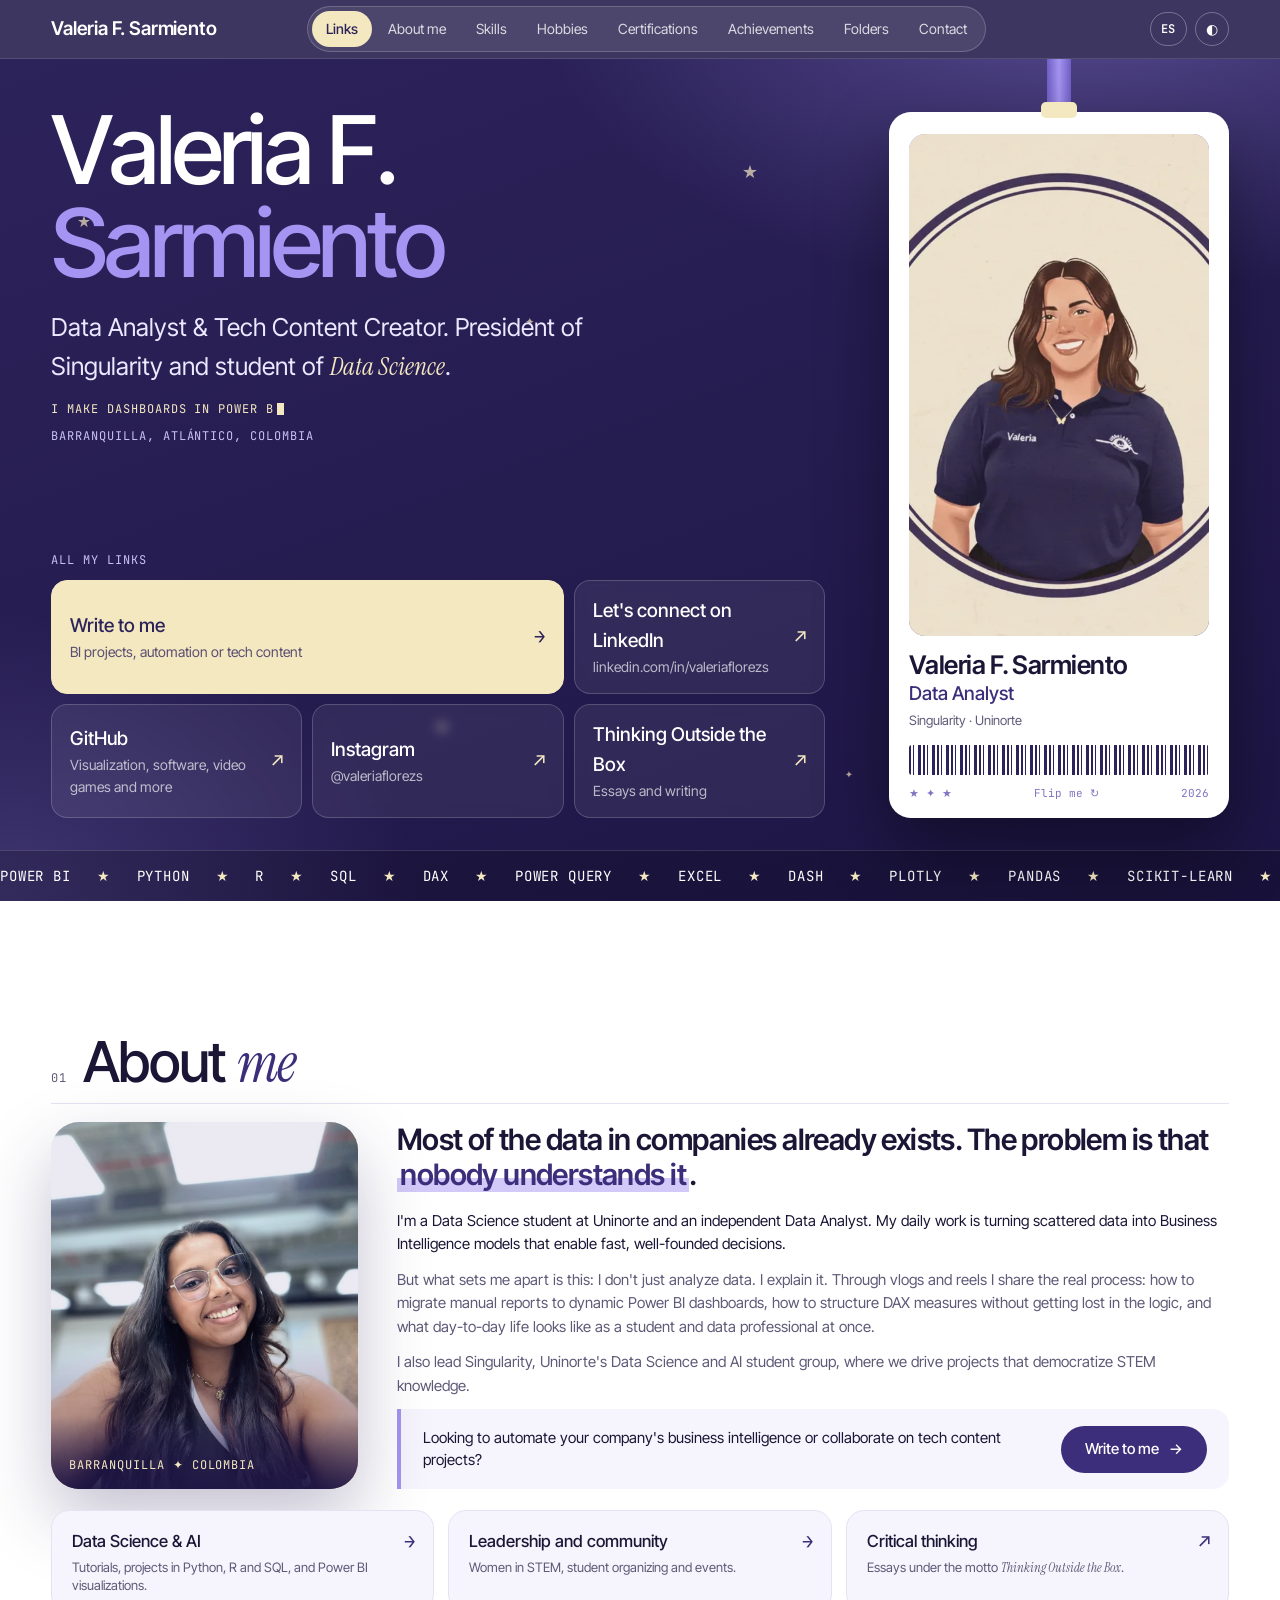
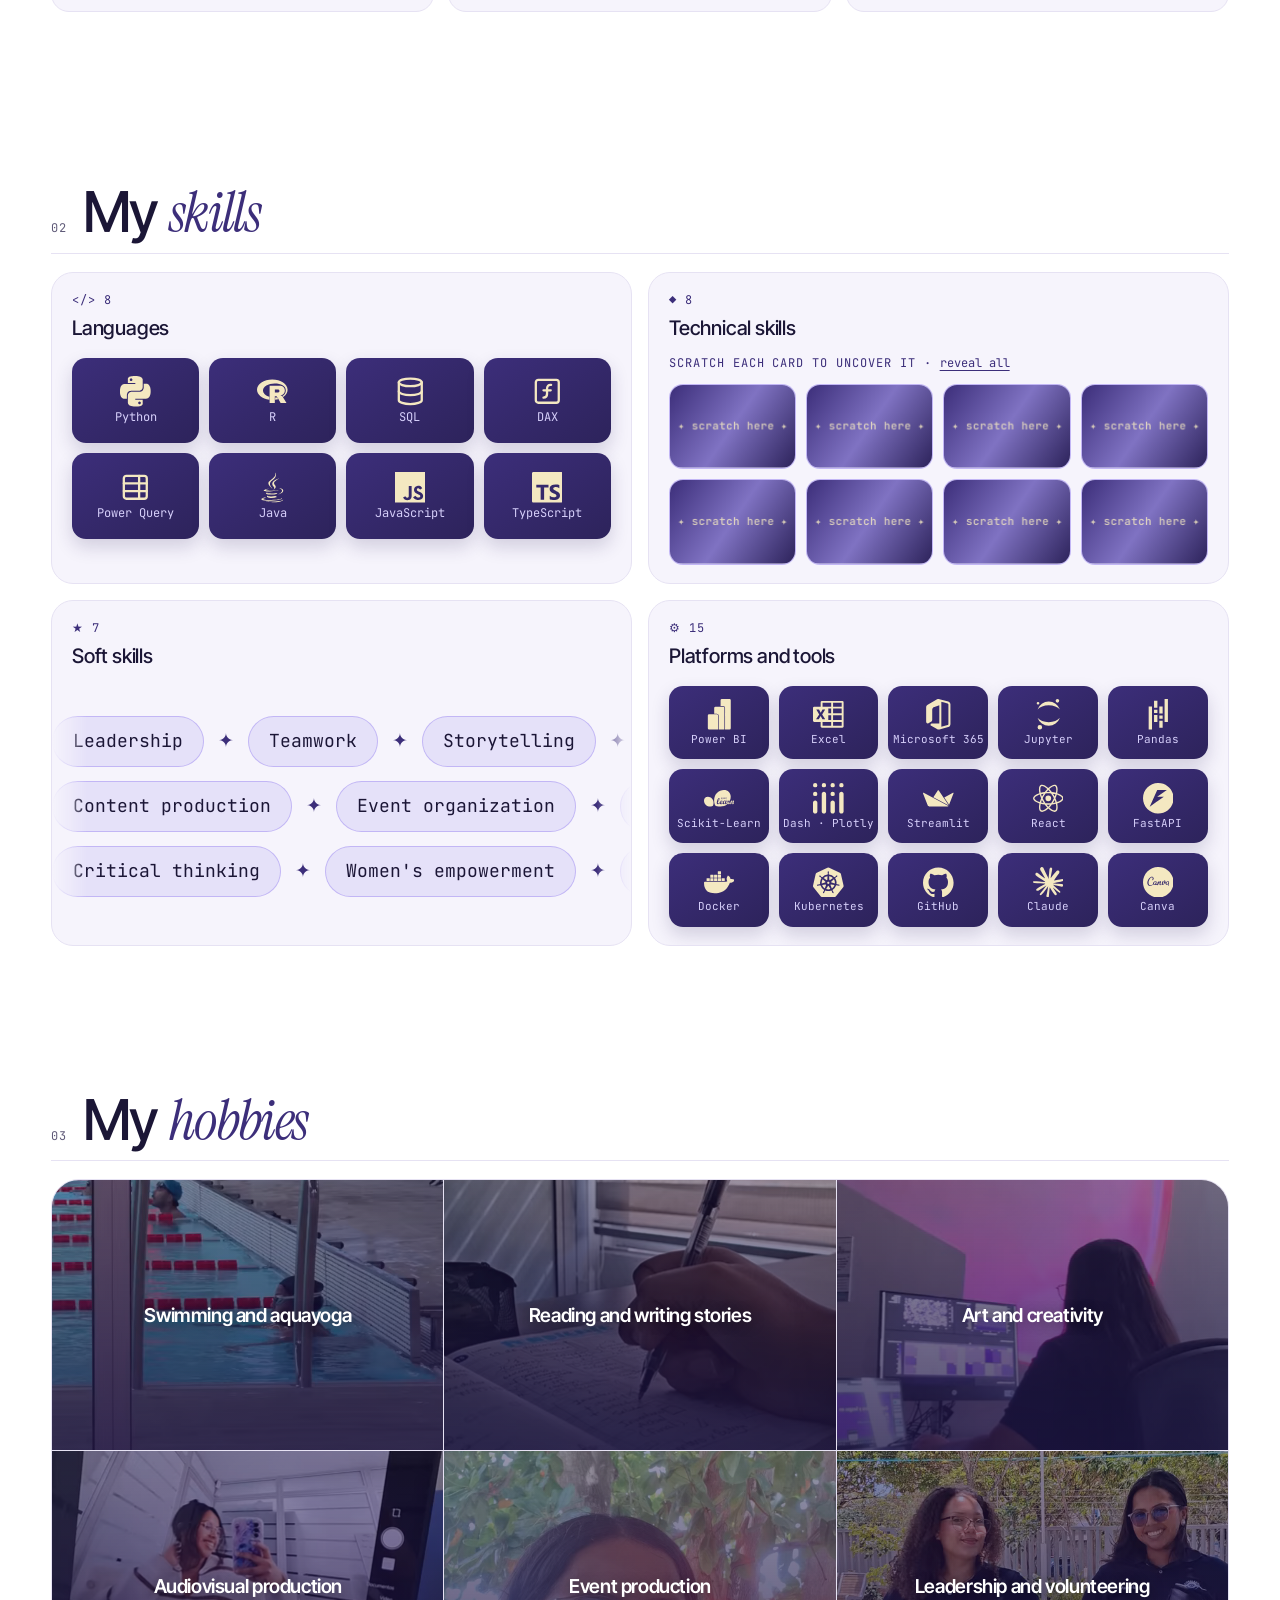
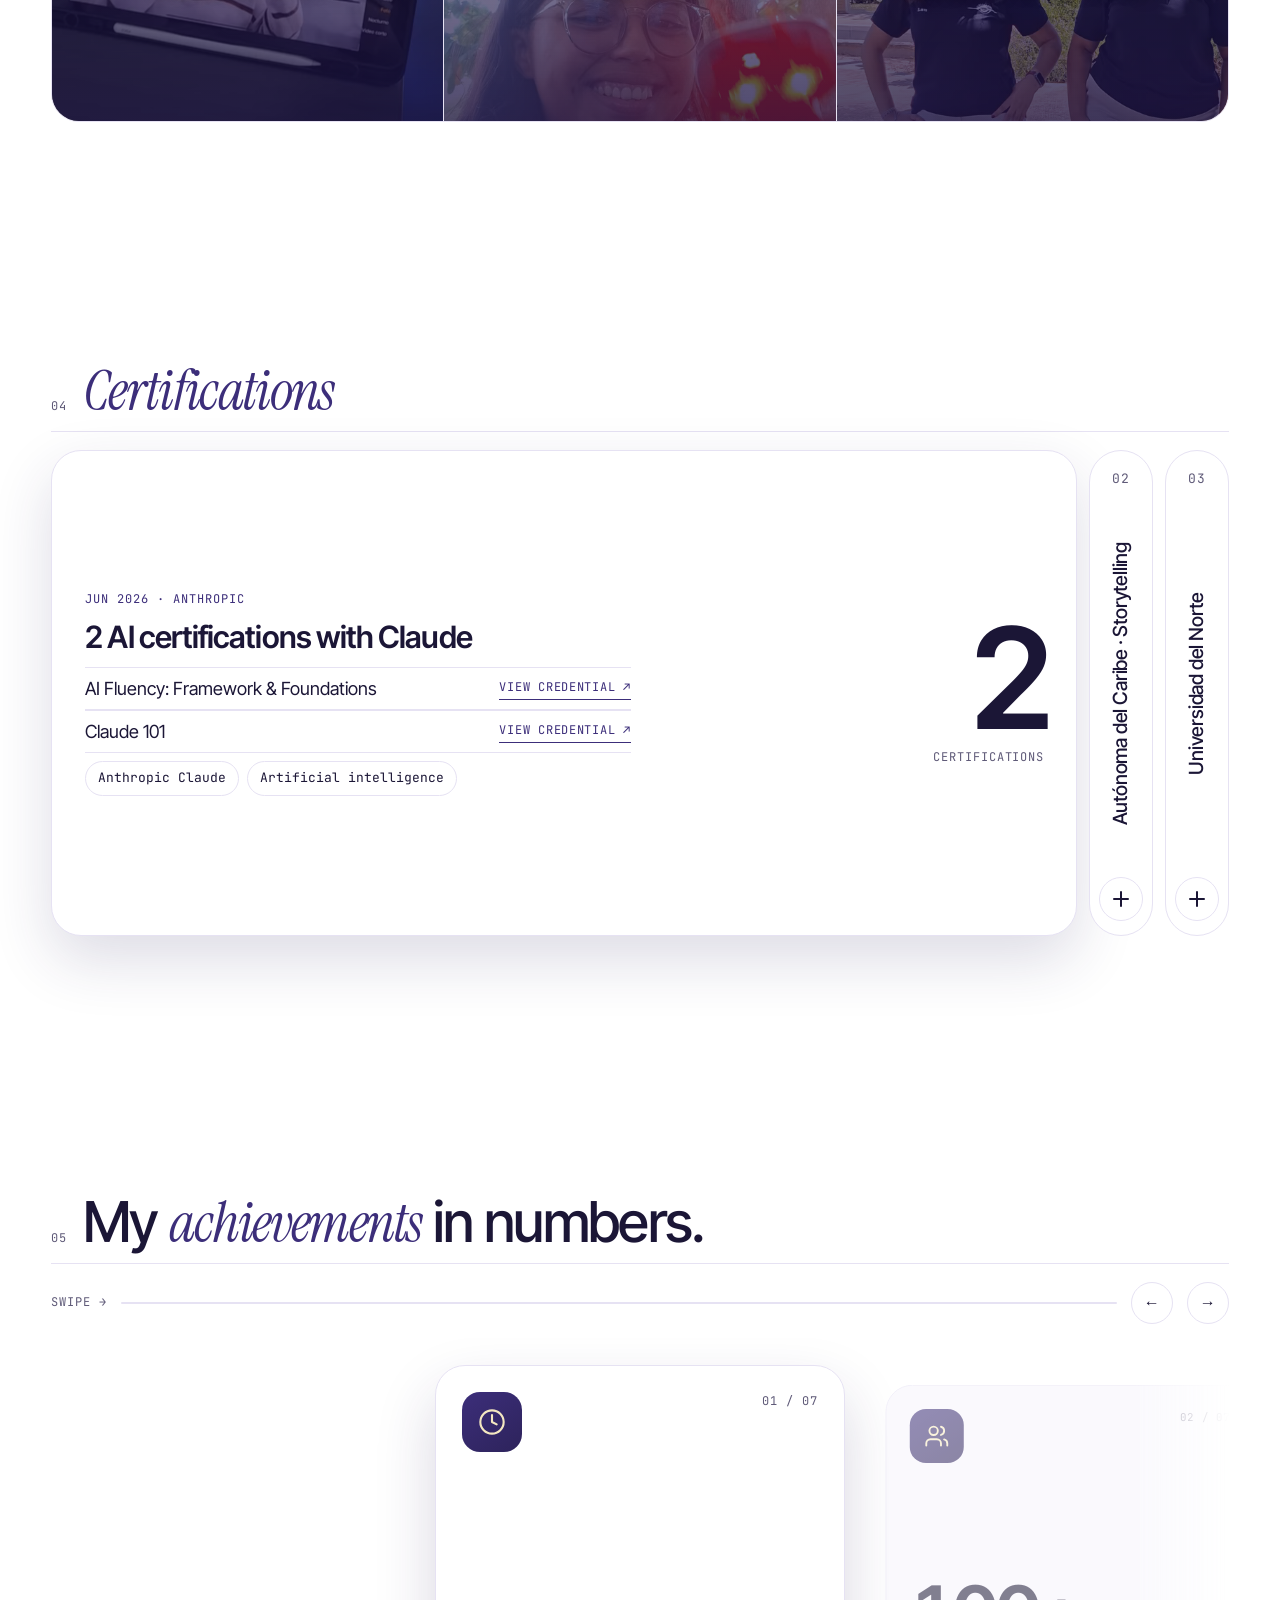
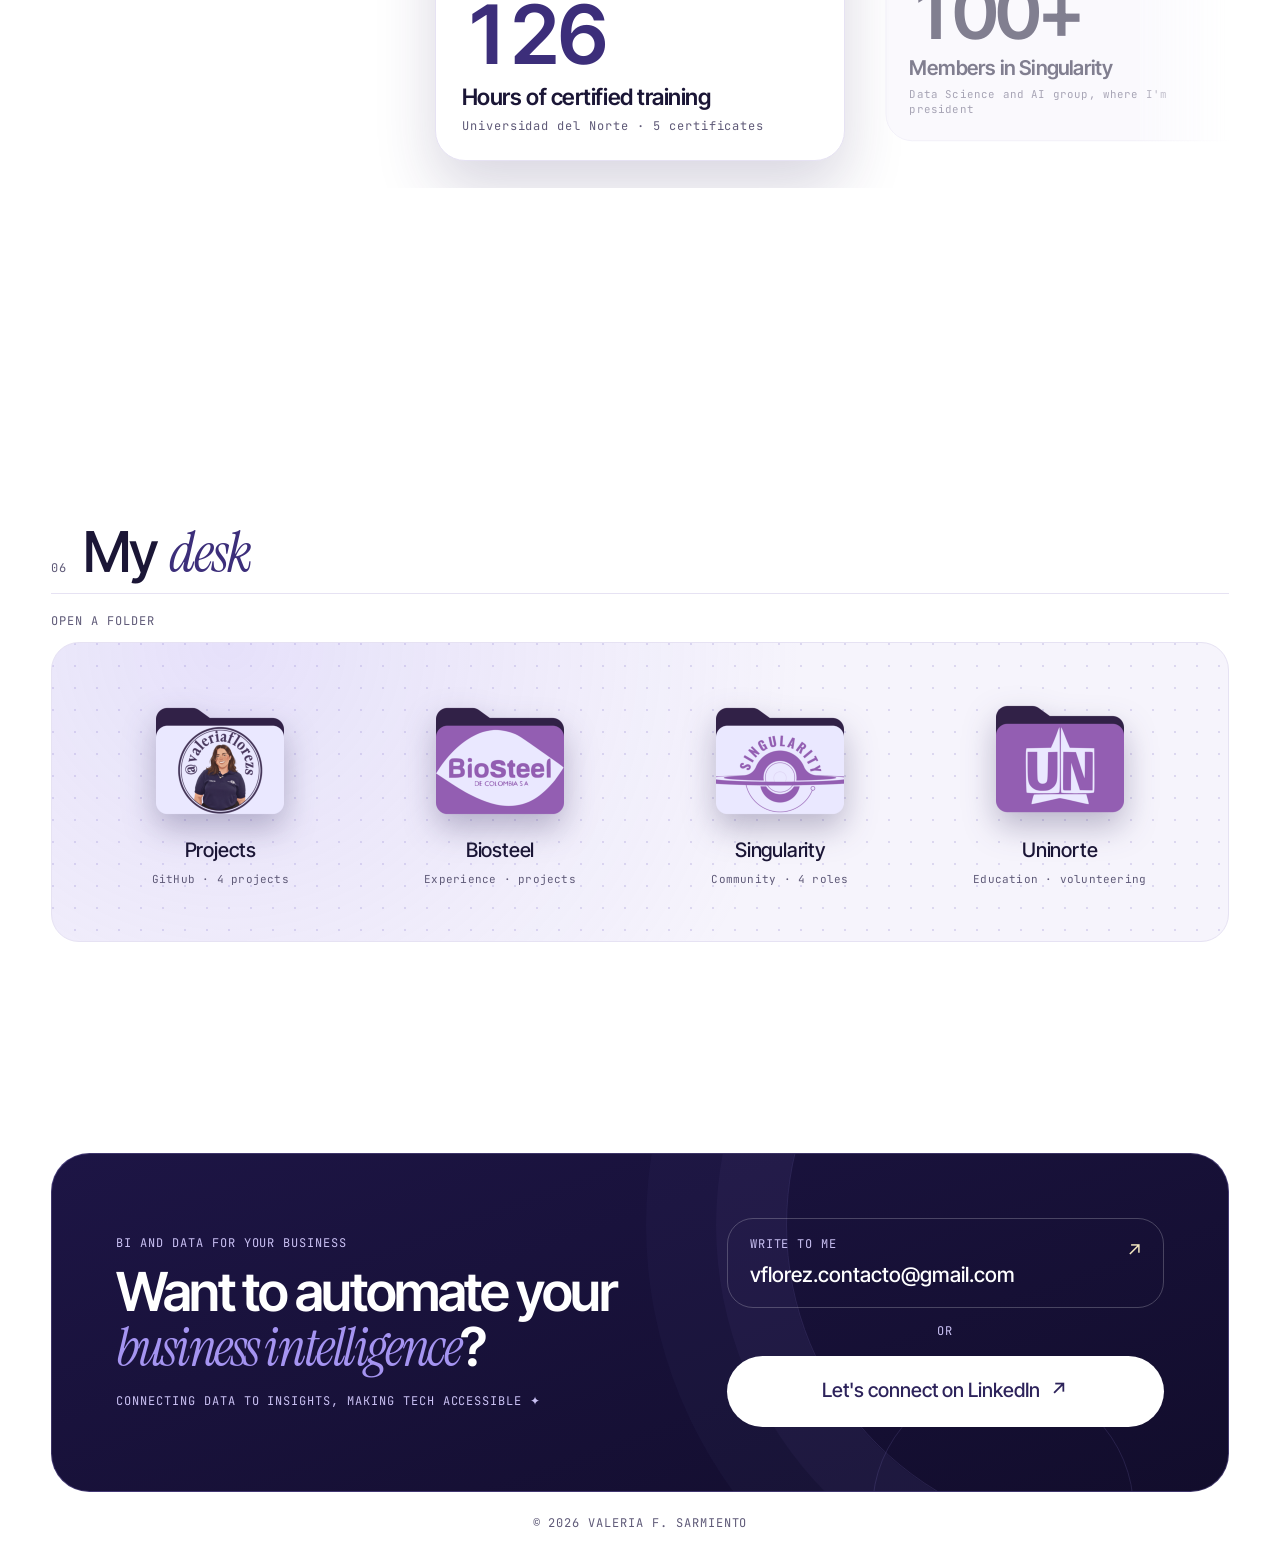
==== index.html @ a7414f8f "Logros en números: nuevas cifras (126 h, 100+ miembros, 27 meses, 4 áreas, 28 repos, 112 configuraci" ====
<!doctype html>
<html lang="es">
<head>
<meta charset="utf-8">
<meta name="viewport" content="width=device-width, initial-scale=1, viewport-fit=cover">
<title>Valeria F. Sarmiento — Data Analyst</title>
<meta name="description" content="Data Analyst y creadora de contenido tech. Power BI, Python, R, SQL. Presidenta de Singularity, estudiante de Ciencia de Datos en Uninorte.">
<meta name="theme-color" content="#2D235B">
<link rel="icon" type="image/png" href="assets/favicon.png">
<meta property="og:title" content="Valeria F. Sarmiento — Data Analyst">
<meta property="og:description" content="Convierto datos dispersos en modelos de Business Intelligence y los explico. Todos mis enlaces en un solo lugar.">
<meta property="og:type" content="website">
<link rel="preconnect" href="https://fonts.googleapis.com">
<link rel="preconnect" href="https://fonts.gstatic.com" crossorigin>
<link href="https://fonts.googleapis.com/css2?family=Inter+Tight:wght@400;500;600&family=Instrument+Serif:ital@0;1&family=JetBrains+Mono:wght@400&display=swap" rel="stylesheet">
<link rel="stylesheet" href="styles.css?v=26">
</head>
<body>

<header class="nav">
  <div class="wrap">
    <a class="brand" href="#top">Valeria F. Sarmiento</a>
    <ul>
      <li><a href="#top">Enlaces</a></li>
      <li><a href="#sobre-mi">Sobre mí</a></li>
      <li><a href="#skills">Skills</a></li>
      <li><a href="#hobbies">Hobbies</a></li>
      <li><a href="#trayectoria">Certificaciones</a></li>
      <li><a href="#logros">Logros</a></li>
      <li><a href="#escritorio">Carpetas</a></li>
      <li><a href="#contacto">Contacto</a></li>
    </ul>
    <button id="lang" class="theme-btn lang-btn" type="button" aria-label="Switch to English">EN</button>
    <button id="theme" class="theme-btn" aria-label="Cambiar tema">◐</button>
  </div>
</header>

<main id="top">

  <div class="banner">
    <div class="stars" aria-hidden="true">
      <span style="left:6%;top:18%;--s:14px;--t:3.2s">★</span>
      <span style="left:22%;top:8%;--s:10px;--t:4s;animation-delay:.6s">✦</span>
      <span style="left:41%;top:30%;--s:12px;--t:3.6s;animation-delay:1.2s">✦</span>
      <span style="left:58%;top:12%;--s:16px;--t:4.4s;animation-delay:.3s">★</span>
      <span style="left:72%;top:46%;--s:10px;--t:3s;animation-delay:1.8s">✦</span>
      <span style="left:88%;top:20%;--s:12px;--t:3.8s;animation-delay:.9s">★</span>
      <span style="left:12%;top:62%;--s:11px;--t:4.2s;animation-delay:1.5s">✦</span>
      <span style="left:34%;top:78%;--s:14px;--t:3.4s;animation-delay:2.1s">★</span>
      <span style="left:66%;top:84%;--s:10px;--t:4.6s;animation-delay:.4s">✦</span>
      <span style="left:93%;top:70%;--s:13px;--t:3.7s;animation-delay:1.1s">✦</span>
    </div>

    <div class="wrap">
      <div class="top">

        <div class="hero">
          <h1>Valeria F.<br><span class="ghost">Sarmiento</span></h1>
          <p class="role">Data Analyst &amp; Tech Content Creator. Presidenta de Singularity y estudiante de <em>Ciencia de Datos</em>.</p>
          <p class="typer mono" aria-label="Hago dashboards en Power BI, modelos en DAX y análisis en Python y R">Hago <span id="typer" aria-hidden="true"></span><span class="caret" aria-hidden="true"></span></p>
          <p class="where mono">Barranquilla, Atlántico, Colombia</p>
        </div>

        <!-- Reemplazo de Linktree: agrega o quita enlaces aquí -->
        <div class="hub" id="enlaces">
          <p class="mono">Todos mis enlaces</p>
          <div class="hub-list">
            <a class="hub-link primary" href="mailto:vflorez.contacto@gmail.com">
              <div><strong>Escríbeme</strong><span class="sub">Proyectos de BI, automatización o contenido tech</span></div><span class="arrow">→</span>
            </a>
            <a class="hub-link" href="https://www.linkedin.com/in/valeriaflorezs" target="_blank" rel="noopener">
              <div><strong>Conéctemos en LinkedIn</strong><span class="sub">linkedin.com/in/valeriaflorezs</span></div><span class="arrow">↗</span>
            </a>
            <a class="hub-link" href="https://github.com/valeriaflorezs" target="_blank" rel="noopener">
              <div><strong>GitHub</strong><span class="sub">Visualización, software, videojuegos y más</span></div><span class="arrow">↗</span>
            </a>
            <a class="hub-link" href="https://www.instagram.com/valeriaflorezs" target="_blank" rel="noopener">
              <div><strong>Instagram</strong><span class="sub">@valeriaflorezs</span></div><span class="arrow">↗</span>
            </a>
            <a class="hub-link" href="https://outsidethebox25.wordpress.com" target="_blank" rel="noopener">
              <div><strong>Thinking Outside the Box</strong><span class="sub">Ensayos y escritos</span></div><span class="arrow">↗</span>
            </a>
          </div>
        </div>

        <!-- Tarjeta colgante: al pasar el cursor (o tocarla) se voltea y muestra tu frase. Avatar en assets/avatar.webp. -->
        <div class="lanyard">
          <div class="strap"></div>
          <div class="clip"></div>
          <div class="idcard" tabindex="0">
            <div class="flip-in">
              <div class="face front" aria-hidden="true">
                <div class="photo"><span>VS</span><img src="assets/avatar.webp" alt="" onerror="this.remove()"></div>
                <p class="id-name">Valeria F. Sarmiento</p>
                <p class="id-role">Data Analyst</p>
                <p class="id-org">Singularity · Uninorte</p>
                <div class="barcode"></div>
                <p class="id-foot"><span>★ ✦ ★</span><span class="flip-hint">Voltéame ↻</span><span>2026</span></p>
              </div>
              <div class="face back">
                <span class="q-mark" aria-hidden="true">✦</span>
                <blockquote>
                  <p class="q-main" data-q="main">Estar ocupada no es una obligación, es una <em>elección</em>:</p>
                  <p class="q-sub" data-q="sub">el mundo se mueve tan rápido que quedarse quieta se siente como <em>retroceder</em>.</p>
                </blockquote>
                <p class="q-by mono">— Valeria F. Sarmiento</p>
              </div>
            </div>
          </div>
        </div>

      </div>
    </div>

    <div class="marquee" aria-hidden="true">
      <div class="track">
        <span><i>Power BI</i>★<i>Python</i>★<i>R</i>★<i>SQL</i>★<i>DAX</i>★<i>Power Query</i>★<i>Excel</i>★<i>Dash</i>★<i>Plotly</i>★<i>Pandas</i>★<i>Scikit-Learn</i>★<i>FastAPI</i>★<i>Docker</i>★<i>Kubernetes</i>★</span>
        <span><i>Power BI</i>★<i>Python</i>★<i>R</i>★<i>SQL</i>★<i>DAX</i>★<i>Power Query</i>★<i>Excel</i>★<i>Dash</i>★<i>Plotly</i>★<i>Pandas</i>★<i>Scikit-Learn</i>★<i>FastAPI</i>★<i>Docker</i>★<i>Kubernetes</i>★</span>
      </div>
    </div>
  </div>

  <div class="wrap">

    <section id="sobre-mi" class="about">
      <div class="sec-head"><span class="mono">01</span><h2>Sobre <em>mí</em></h2></div>
      <div class="about-wrap">
        <figure class="about-photo">
          <img src="assets/valeria.webp" alt="Valeria F. Sarmiento sonriendo" width="900" height="1200" loading="lazy">
          <figcaption class="mono">Barranquilla ✦ Colombia</figcaption>
        </figure>
        <div class="about-text">
          <p class="lead">La mayoría de los datos en las empresas existen. El problema es que <mark class="hl">nadie los entiende</mark>.</p>
          <div class="about-body">
            <p>Soy estudiante de Ciencia de Datos en Uninorte y Data Analyst independiente. Mi trabajo diario es convertir datos dispersos en modelos de Business Intelligence que permiten tomar decisiones rápidas y fundamentadas.</p>
            <p>Pero lo que me diferencia es esto: no solo analizo datos. Los explico. A través de vlogs y reels comparto el proceso real: cómo migrar reportes manuales a dashboards dinámicos en Power BI, cómo estructurar medidas en DAX sin perderte en la lógica y cómo se ve el día a día siendo estudiante y profesional de datos a la vez.</p>
            <p>También lidero Singularity, el grupo estudiantil de Ciencia de Datos e IA de Uninorte, donde impulsamos proyectos que democratizan el conocimiento en STEM.</p>
          </div>
          <p class="about-cta"><span>¿Buscas automatizar la inteligencia de negocios de tu empresa o colaborar en proyectos de contenido tech?</span> <a class="btn-pill" href="mailto:vflorez.contacto@gmail.com">Escríbeme <span aria-hidden="true">→</span></a></p>
        </div>
        <div class="pillars">
          <a class="pillar" href="#skills"><span class="arrow" aria-hidden="true">→</span><h3>Data Science &amp; IA</h3><p>Tutoriales, proyectos en Python, R y SQL, y visualizaciones en Power BI.</p></a>
          <a class="pillar" href="#singularity"><span class="arrow" aria-hidden="true">→</span><h3>Liderazgo y comunidad</h3><p>Women in STEM, organización estudiantil y eventos.</p></a>
          <a class="pillar" href="https://outsidethebox25.wordpress.com" target="_blank" rel="noopener"><span class="arrow" aria-hidden="true">↗</span><h3>Pensamiento crítico</h3><p>Ensayos bajo el lema <em>Thinking Outside the Box</em>.</p></a>
        </div>
      </div>
    </section>

    <section id="skills">
      <div class="sec-head"><span class="mono">02</span><h2>Mis <em>skills</em></h2></div>
      <div class="skills-board">
        <div class="skill-card tilt">
          <p class="mono">&lt;/&gt; 8</p>
          <h3>Lenguajes</h3>
          <div class="tiles big"><span class="tile"><svg class="fill" viewBox="0 0 24 24" aria-hidden="true" focusable="false"><path d="M14.25.18l.9.2.73.26.59.3.45.32.34.34.25.34.16.33.1.3.04.26.02.2-.01.13V8.5l-.05.63-.13.55-.21.46-.26.38-.3.31-.33.25-.35.19-.35.14-.33.1-.3.07-.26.04-.21.02H8.77l-.69.05-.59.14-.5.22-.41.27-.33.32-.27.35-.2.36-.15.37-.1.35-.07.32-.04.27-.02.21v3.06H3.17l-.21-.03-.28-.07-.32-.12-.35-.18-.36-.26-.36-.36-.35-.46-.32-.59-.28-.73-.21-.88-.14-1.05-.05-1.23.06-1.22.16-1.04.24-.87.32-.71.36-.57.4-.44.42-.33.42-.24.4-.16.36-.1.32-.05.24-.01h.16l.06.01h8.16v-.83H6.18l-.01-2.75-.02-.37.05-.34.11-.31.17-.28.25-.26.31-.23.38-.2.44-.18.51-.15.58-.12.64-.1.71-.06.77-.04.84-.02 1.27.05zm-6.3 1.98l-.23.33-.08.41.08.41.23.34.33.22.41.09.41-.09.33-.22.23-.34.08-.41-.08-.41-.23-.33-.33-.22-.41-.09-.41.09zm13.09 3.95l.28.06.32.12.35.18.36.27.36.35.35.47.32.59.28.73.21.88.14 1.04.05 1.23-.06 1.23-.16 1.04-.24.86-.32.71-.36.57-.4.45-.42.33-.42.24-.4.16-.36.09-.32.05-.24.02-.16-.01h-8.22v.82h5.84l.01 2.76.02.36-.05.34-.11.31-.17.29-.25.25-.31.24-.38.2-.44.17-.51.15-.58.13-.64.09-.71.07-.77.04-.84.01-1.27-.04-1.07-.14-.9-.2-.73-.25-.59-.3-.45-.33-.34-.34-.25-.34-.16-.33-.1-.3-.04-.25-.02-.2.01-.13v-5.34l.05-.64.13-.54.21-.46.26-.38.3-.32.33-.24.35-.2.35-.14.33-.1.3-.06.26-.04.21-.02.13-.01h5.84l.69-.05.59-.14.5-.21.41-.28.33-.32.27-.35.2-.36.15-.36.1-.35.07-.32.04-.28.02-.21V6.07h2.09l.14.01zm-6.47 14.25l-.23.33-.08.41.08.41.23.33.33.23.41.08.41-.08.33-.23.23-.33.08-.41-.08-.41-.23-.33-.33-.23-.41-.08-.41.08z"/></svg><small>Python</small></span><span class="tile"><svg class="fill" viewBox="0 0 24 24" aria-hidden="true" focusable="false"><path d="M12 2.746c-6.627 0-12 3.599-12 8.037 0 3.897 4.144 7.144 9.64 7.88V16.26c-2.924-.915-4.925-2.755-4.925-4.877 0-3.035 4.084-5.494 9.12-5.494 5.038 0 8.757 1.683 8.757 5.494 0 1.976-.999 3.379-2.662 4.272.09.066.174.128.258.216.169.149.25.363.372.544 2.128-1.45 3.44-3.437 3.44-5.631 0-4.44-5.373-8.038-12-8.038zm-2.111 4.99v13.516l4.093-.002-.002-5.291h1.1c.225 0 .321.066.549.25.272.22.715.982.715.982l2.164 4.063 4.627-.002-2.864-4.826s-.086-.193-.265-.383a2.22 2.22 0 00-.582-.416c-.422-.214-1.149-.434-1.149-.434s3.578-.264 3.578-3.826c0-3.562-3.744-3.63-3.744-3.63zm4.127 2.93l2.478.002s1.149-.062 1.149 1.127c0 1.165-1.149 1.17-1.149 1.17h-2.478zm1.754 6.119c-.494.049-1.012.079-1.54.088v1.807a16.622 16.622 0 002.37-.473l-.471-.891s-.108-.183-.248-.394c-.039-.054-.08-.098-.111-.137z"/></svg><small>R</small></span><span class="tile"><svg class="line" viewBox="0 0 24 24" aria-hidden="true" focusable="false"><ellipse cx="12" cy="5" rx="9" ry="3" /> <path d="M3 5V19A9 3 0 0 0 21 19V5" /> <path d="M3 12A9 3 0 0 0 21 12" /></svg><small>SQL</small></span><span class="tile"><svg class="line" viewBox="0 0 24 24" aria-hidden="true" focusable="false"><rect width="18" height="18" x="3" y="3" rx="2" ry="2" /> <path d="M9 17c2 0 2.8-1 2.8-2.8V10c0-2 1-3.3 3.2-3" /> <path d="M9 11.2h5.7" /></svg><small>DAX</small></span><span class="tile"><svg class="line" viewBox="0 0 24 24" aria-hidden="true" focusable="false"><path d="M15 3v18" /> <rect width="18" height="18" x="3" y="3" rx="2" /> <path d="M21 9H3" /> <path d="M21 15H3" /></svg><small>Power Query</small></span><span class="tile"><svg class="fill" viewBox="0 0 128 128" aria-hidden="true" focusable="false"><path d="M47.617 98.12c-19.192 5.362 11.677 16.439 36.115 5.969-4.003-1.556-6.874-3.351-6.874-3.351-10.897 2.06-15.952 2.222-25.844 1.092-8.164-.935-3.397-3.71-3.397-3.71zm33.189-10.46c-14.444 2.779-22.787 2.69-33.354 1.6-8.171-.845-2.822-4.805-2.822-4.805-21.137 7.016 11.767 14.977 41.309 6.336-3.14-1.106-5.133-3.131-5.133-3.131zm11.319-60.575c.001 0-42.731 10.669-22.323 34.187 6.024 6.935-1.58 13.17-1.58 13.17s15.289-7.891 8.269-17.777c-6.559-9.215-11.587-13.793 15.634-29.58zm9.998 81.144s3.529 2.91-3.888 5.159c-14.102 4.272-58.706 5.56-71.095.171-4.45-1.938 3.899-4.625 6.526-5.192 2.739-.593 4.303-.485 4.303-.485-4.952-3.487-32.013 6.85-13.742 9.815 49.821 8.076 90.817-3.637 77.896-9.468zM85 77.896c2.395-1.634 5.703-3.053 5.703-3.053s-9.424 1.685-18.813 2.474c-11.494.964-23.823 1.154-30.012.326-14.652-1.959 8.033-7.348 8.033-7.348s-8.812-.596-19.644 4.644C17.455 81.134 61.958 83.958 85 77.896zm5.609 15.145c-.108.29-.468.616-.468.616 31.273-8.221 19.775-28.979 4.822-23.725-1.312.464-2 1.543-2 1.543s.829-.334 2.678-.72c7.559-1.575 18.389 10.119-5.032 22.286zM64.181 70.069c-4.614-10.429-20.26-19.553.007-35.559C89.459 14.563 76.492 1.587 76.492 1.587c5.23 20.608-18.451 26.833-26.999 39.667-5.821 8.745 2.857 18.142 14.688 28.815zm27.274 51.748c-19.187 3.612-42.854 3.191-56.887.874 0 0 2.874 2.38 17.646 3.331 22.476 1.437 57-.8 57.816-11.436.001 0-1.57 4.032-18.575 7.231z"/></svg><small>Java</small></span><span class="tile"><svg class="fill" viewBox="0 0 24 24" aria-hidden="true" focusable="false"><path d="M0 0h24v24H0V0zm22.034 18.276c-.175-1.095-.888-2.015-3.003-2.873-.736-.345-1.554-.585-1.797-1.14-.091-.33-.105-.51-.046-.705.15-.646.915-.84 1.515-.66.39.12.75.42.976.9 1.034-.676 1.034-.676 1.755-1.125-.27-.42-.404-.601-.586-.78-.63-.705-1.469-1.065-2.834-1.034l-.705.089c-.676.165-1.32.525-1.71 1.005-1.14 1.291-.811 3.541.569 4.471 1.365 1.02 3.361 1.244 3.616 2.205.24 1.17-.87 1.545-1.966 1.41-.811-.18-1.26-.586-1.755-1.336l-1.83 1.051c.21.48.45.689.81 1.109 1.74 1.756 6.09 1.666 6.871-1.004.029-.09.24-.705.074-1.65l.046.067zm-8.983-7.245h-2.248c0 1.938-.009 3.864-.009 5.805 0 1.232.063 2.363-.138 2.711-.33.689-1.18.601-1.566.48-.396-.196-.597-.466-.83-.855-.063-.105-.11-.196-.127-.196l-1.825 1.125c.305.63.75 1.172 1.324 1.517.855.51 2.004.675 3.207.405.783-.226 1.458-.691 1.811-1.411.51-.93.402-2.07.397-3.346.012-2.054 0-4.109 0-6.179l.004-.056z"/></svg><small>JavaScript</small></span><span class="tile"><svg class="fill" viewBox="0 0 24 24" aria-hidden="true" focusable="false"><path d="M1.125 0C.502 0 0 .502 0 1.125v21.75C0 23.498.502 24 1.125 24h21.75c.623 0 1.125-.502 1.125-1.125V1.125C24 .502 23.498 0 22.875 0zm17.363 9.75c.612 0 1.154.037 1.627.111a6.38 6.38 0 0 1 1.306.34v2.458a3.95 3.95 0 0 0-.643-.361 5.093 5.093 0 0 0-.717-.26 5.453 5.453 0 0 0-1.426-.2c-.3 0-.573.028-.819.086a2.1 2.1 0 0 0-.623.242c-.17.104-.3.229-.393.374a.888.888 0 0 0-.14.49c0 .196.053.373.156.529.104.156.252.304.443.444s.423.276.696.41c.273.135.582.274.926.416.47.197.892.407 1.266.628.374.222.695.473.963.753.268.279.472.598.614.957.142.359.214.776.214 1.253 0 .657-.125 1.21-.373 1.656a3.033 3.033 0 0 1-1.012 1.085 4.38 4.38 0 0 1-1.487.596c-.566.12-1.163.18-1.79.18a9.916 9.916 0 0 1-1.84-.164 5.544 5.544 0 0 1-1.512-.493v-2.63a5.033 5.033 0 0 0 3.237 1.2c.333 0 .624-.03.872-.09.249-.06.456-.144.623-.25.166-.108.29-.234.373-.38a1.023 1.023 0 0 0-.074-1.089 2.12 2.12 0 0 0-.537-.5 5.597 5.597 0 0 0-.807-.444 27.72 27.72 0 0 0-1.007-.436c-.918-.383-1.602-.852-2.053-1.405-.45-.553-.676-1.222-.676-2.005 0-.614.123-1.141.369-1.582.246-.441.58-.804 1.004-1.089a4.494 4.494 0 0 1 1.47-.629 7.536 7.536 0 0 1 1.77-.201zm-15.113.188h9.563v2.166H9.506v9.646H6.789v-9.646H3.375z"/></svg><small>TypeScript</small></span></div>
        </div>
        <div class="skill-card tilt">
          <p class="mono">◆ 8</p>
          <h3>Skills técnicas</h3>
          <p class="scratch-hint mono">Raspa cada tarjeta para descubrirla · <button type="button" class="scratch-all">revelar todas</button></p>
          <div class="scratch-grid"><button type="button" class="scratch" title="Raspa para descubrir"><span>Análisis de datos</span></button><button type="button" class="scratch" title="Raspa para descubrir"><span>Business Intelligence</span></button><button type="button" class="scratch" title="Raspa para descubrir"><span>Visualización de datos</span></button><button type="button" class="scratch" title="Raspa para descubrir"><span>Modelado</span></button><button type="button" class="scratch" title="Raspa para descubrir"><span>ETL</span></button><button type="button" class="scratch" title="Raspa para descubrir"><span>Machine Learning</span></button><button type="button" class="scratch" title="Raspa para descubrir"><span>Inteligencia artificial</span></button><button type="button" class="scratch" title="Raspa para descubrir"><span>Estadística</span></button></div>
        </div>
        <div class="skill-card tilt">
          <p class="mono">★ 7</p>
          <h3>Habilidades blandas</h3>
          <div class="drifts"><div class="drift "><div class="drift-track"><div class="drift-set"><span class="chip soft">Liderazgo</span><i>✦</i><span class="chip soft">Trabajo en equipo</span><i>✦</i><span class="chip soft">Storytelling</span><i>✦</i><span class="chip soft">Producción de contenido</span><i>✦</i><span class="chip soft">Organización de eventos</span><i>✦</i><span class="chip soft">Pensamiento crítico</span><i>✦</i><span class="chip soft">Empoderamiento de la mujer</span><i>✦</i></div><div class="drift-set" aria-hidden="true"><span class="chip soft">Liderazgo</span><i>✦</i><span class="chip soft">Trabajo en equipo</span><i>✦</i><span class="chip soft">Storytelling</span><i>✦</i><span class="chip soft">Producción de contenido</span><i>✦</i><span class="chip soft">Organización de eventos</span><i>✦</i><span class="chip soft">Pensamiento crítico</span><i>✦</i><span class="chip soft">Empoderamiento de la mujer</span><i>✦</i></div></div></div><div class="drift rev"><div class="drift-track"><div class="drift-set"><span class="chip soft">Producción de contenido</span><i>✦</i><span class="chip soft">Organización de eventos</span><i>✦</i><span class="chip soft">Pensamiento crítico</span><i>✦</i><span class="chip soft">Empoderamiento de la mujer</span><i>✦</i><span class="chip soft">Liderazgo</span><i>✦</i><span class="chip soft">Trabajo en equipo</span><i>✦</i><span class="chip soft">Storytelling</span><i>✦</i></div><div class="drift-set" aria-hidden="true"><span class="chip soft">Producción de contenido</span><i>✦</i><span class="chip soft">Organización de eventos</span><i>✦</i><span class="chip soft">Pensamiento crítico</span><i>✦</i><span class="chip soft">Empoderamiento de la mujer</span><i>✦</i><span class="chip soft">Liderazgo</span><i>✦</i><span class="chip soft">Trabajo en equipo</span><i>✦</i><span class="chip soft">Storytelling</span><i>✦</i></div></div></div><div class="drift "><div class="drift-track"><div class="drift-set"><span class="chip soft">Pensamiento crítico</span><i>✦</i><span class="chip soft">Empoderamiento de la mujer</span><i>✦</i><span class="chip soft">Liderazgo</span><i>✦</i><span class="chip soft">Trabajo en equipo</span><i>✦</i><span class="chip soft">Storytelling</span><i>✦</i><span class="chip soft">Producción de contenido</span><i>✦</i><span class="chip soft">Organización de eventos</span><i>✦</i></div><div class="drift-set" aria-hidden="true"><span class="chip soft">Pensamiento crítico</span><i>✦</i><span class="chip soft">Empoderamiento de la mujer</span><i>✦</i><span class="chip soft">Liderazgo</span><i>✦</i><span class="chip soft">Trabajo en equipo</span><i>✦</i><span class="chip soft">Storytelling</span><i>✦</i><span class="chip soft">Producción de contenido</span><i>✦</i><span class="chip soft">Organización de eventos</span><i>✦</i></div></div></div></div>
        </div>
        <div class="skill-card tilt">
          <p class="mono">⚙ 15</p>
          <h3>Plataformas y herramientas</h3>
          <div class="tiles big five"><span class="tile"><svg class="fill" viewBox="0 0 24 24" aria-hidden="true" focusable="false"><path d="M10 12a1 1 0 0 1 1 1v11H4a1 1 0 0 1-1-1V13a1 1 0 0 1 1-1h6Zm-2-.5V7a1 1 0 0 1 1-1h6a1 1 0 0 1 1 1v17h-4.5V13a1.5 1.5 0 0 0-1.5-1.5H8Zm5-6V1a1 1 0 0 1 1-1h6a1 1 0 0 1 1 1v22a1 1 0 0 1-1 1h-3.5V7A1.5 1.5 0 0 0 15 5.5h-2Z"/></svg><small>Power BI</small></span><span class="tile"><svg class="fill" viewBox="0 0 24 24" aria-hidden="true" focusable="false"><path d="M23 1.5q.41 0 .7.3.3.29.3.7v19q0 .41-.3.7-.29.3-.7.3H7q-.41 0-.7-.3-.3-.29-.3-.7V18H1q-.41 0-.7-.3-.3-.29-.3-.7V7q0-.41.3-.7Q.58 6 1 6h5V2.5q0-.41.3-.7.29-.3.7-.3zM6 13.28l1.42 2.66h2.14l-2.38-3.87 2.34-3.8H7.46l-1.3 2.4-.05.08-.04.09-.64-1.28-.66-1.29H2.59l2.27 3.82-2.48 3.85h2.16zM14.25 21v-3H7.5v3zm0-4.5v-3.75H12v3.75zm0-5.25V7.5H12v3.75zm0-5.25V3H7.5v3zm8.25 15v-3h-6.75v3zm0-4.5v-3.75h-6.75v3.75zm0-5.25V7.5h-6.75v3.75zm0-5.25V3h-6.75v3Z"/></svg><small>Excel</small></span><span class="tile"><svg class="fill" viewBox="0 0 24 24" aria-hidden="true" focusable="false"><path d="M21.53 4.306v15.363q0 .807-.472 1.433-.472.627-1.253.85l-6.888 1.974q-.136.037-.29.055-.156.019-.293.019-.396 0-.72-.105-.321-.106-.656-.292l-4.505-2.544q-.248-.137-.391-.366-.143-.23-.143-.515 0-.434.304-.738.304-.305.739-.305h5.831V4.964l-4.38 1.563q-.533.187-.856.658-.322.472-.322 1.03v8.078q0 .496-.248.912-.25.416-.683.651l-2.072 1.13q-.286.148-.571.148-.497 0-.844-.347-.348-.347-.348-.844V6.563q0-.62.33-1.19.328-.571.874-.881L11.07.285q.248-.136.534-.21.285-.075.57-.075.211 0 .38.031.166.031.364.093l6.888 1.899q.384.11.7.329.317.217.547.52.23.305.353.67.125.367.125.764zm-1.588 15.363V4.306q0-.273-.16-.478-.163-.204-.423-.28l-3.388-.93q-.397-.111-.794-.23-.397-.117-.794-.216v19.68l4.976-1.427q.26-.074.422-.28.161-.204.161-.477z"/></svg><small>Microsoft 365</small></span><span class="tile"><svg class="fill" viewBox="0 0 24 24" aria-hidden="true" focusable="false"><path d="M7.157 22.201A1.784 1.799 0 0 1 5.374 24a1.784 1.799 0 0 1-1.784-1.799 1.784 1.799 0 0 1 1.784-1.799 1.784 1.799 0 0 1 1.783 1.799zM20.582 1.427a1.415 1.427 0 0 1-1.415 1.428 1.415 1.427 0 0 1-1.416-1.428A1.415 1.427 0 0 1 19.167 0a1.415 1.427 0 0 1 1.415 1.427zM4.992 3.336A1.047 1.056 0 0 1 3.946 4.39a1.047 1.056 0 0 1-1.047-1.055A1.047 1.056 0 0 1 3.946 2.28a1.047 1.056 0 0 1 1.046 1.056zm7.336 1.517c3.769 0 7.06 1.38 8.768 3.424a9.363 9.363 0 0 0-3.393-4.547 9.238 9.238 0 0 0-5.377-1.728A9.238 9.238 0 0 0 6.95 3.73a9.363 9.363 0 0 0-3.394 4.547c1.713-2.04 5.004-3.424 8.772-3.424zm.001 13.295c-3.768 0-7.06-1.381-8.768-3.425a9.363 9.363 0 0 0 3.394 4.547A9.238 9.238 0 0 0 12.33 21a9.238 9.238 0 0 0 5.377-1.729 9.363 9.363 0 0 0 3.393-4.547c-1.712 2.044-5.003 3.425-8.772 3.425Z"/></svg><small>Jupyter</small></span><span class="tile"><svg class="fill" viewBox="0 0 24 24" aria-hidden="true" focusable="false"><path d="M16.922 0h2.623v18.104h-2.623zm-4.126 12.94h2.623v2.57h-2.623zm0-7.037h2.623v5.446h-2.623zm0 11.197h2.623v5.446h-2.623zM4.456 5.896h2.622V24H4.455zm4.213 2.559h2.623v2.57H8.67zm0 4.151h2.623v5.447H8.67zm0-11.187h2.623v5.446H8.67Z"/></svg><small>Pandas</small></span><span class="tile"><svg class="fill" viewBox="0 0 24 24" aria-hidden="true" focusable="false"><path d="M15.601 5.53c-1.91.035-3.981.91-5.63 2.56-2.93 2.93-2.083 8.53-1.088 9.525.805.804 6.595 1.843 9.526-1.088a9.74 9.74 0 0 0 .584-.643c.043-.292.205-.66.489-1.106a1.848 1.848 0 0 1-.537.176c-.144.265-.37.55-.676.855-.354.335-.607.554-.76.656a.795.795 0 0 1-.437.152c-.35 0-.514-.308-.494-.924-.22.316-.425.549-.612.7a.914.914 0 0 1-.578.224c-.194 0-.36-.09-.496-.273a1.03 1.03 0 0 1-.193-.507 4.016 4.016 0 0 1-.726.583c-.224.132-.47.197-.74.197-.3 0-.543-.096-.727-.288a.978.978 0 0 1-.257-.524v.004c-.3.276-.564.48-.79.611a1.295 1.295 0 0 1-.649.197.693.693 0 0 1-.571-.275c-.145-.183-.218-.43-.218-.739 0-.464.101-1.02.302-1.67.201-.65.445-1.25.733-1.797l.842-.312a.21.21 0 0 1 .06-.013c.063 0 .116.047.157.14.04.095.061.221.061.38 0 .451-.104.888-.312 1.31-.207.422-.532.873-.974 1.352-.018.23-.027.388-.027.474 0 .193.036.345.106.458.071.113.165.169.282.169a.71.71 0 0 0 .382-.13c.132-.084.333-.26.602-.523.028-.418.187-.798.482-1.142.324-.38.685-.569 1.08-.569.206 0 .37.054.494.16a.524.524 0 0 1 .186.417c0 .458-.486.829-1.459 1.114.088.43.32.646.693.646a.807.807 0 0 0 .417-.117c.129-.076.321-.243.575-.497.032-.252.118-.495.259-.728.182-.3.416-.544.701-.73.285-.185.537-.278.756-.278.276 0 .47.127.58.381l.677-.374h.186l-.292.971c-.15.488-.226.823-.226 1.004 0 .19.067.285.202.285.086 0 .181-.045.285-.137.104-.092.25-.232.437-.42v.001c.143-.155.274-.32.392-.494-.19-.084-.285-.21-.285-.375 0-.17.058-.352.174-.545.116-.194.275-.29.479-.29.172 0 .258.088.258.265 0 .139-.05.338-.149.596.367-.04.687-.32.961-.842l.228-.01c1.059-2.438.828-5.075-.83-6.732-1.019-1.02-2.408-1.5-3.895-1.471zm4.725 8.203a8.938 8.938 0 0 1-1.333 2.151 1.09 1.09 0 0 0-.012.147c0 .168.047.309.14.423.092.113.206.17.34.17.296 0 .714-.264 1.254-.787-.001.04-.003.08-.003.121 0 .146.012.368.036.666l.733-.172c0-.2.003-.357.01-.474.01-.157.033-.33.066-.517.02-.11.07-.216.152-.315l.186-.216a5.276 5.276 0 0 1 .378-.397c.062-.055.116-.099.162-.13a.26.26 0 0 1 .123-.046c.055 0 .083.035.083.106 0 .07-.052.236-.156.497-.194.486-.292.848-.292 1.084 0 .175.046.314.136.418a.45.45 0 0 0 .358.155c.365 0 .803-.269 1.313-.808v-.381c-.361.426-.623.64-.784.64-.109 0-.163-.067-.163-.2 0-.1.065-.316.195-.65.19-.486.285-.836.285-1.048a.464.464 0 0 0-.112-.319.36.36 0 0 0-.282-.127c-.165 0-.354.077-.567.233-.213.156-.5.436-.863.84.053-.262.165-.622.335-1.08l-.809.156a6.54 6.54 0 0 0-.399 1.074c-.04.156-.07.316-.092.48a7.447 7.447 0 0 1-.49.45.38.38 0 0 1-.229.08.208.208 0 0 1-.174-.082.352.352 0 0 1-.064-.222c0-.1.019-.214.056-.343.038-.13.12-.373.249-.731l.308-.849zm-17.21-2.927c-.863-.016-1.67.263-2.261.854-1.352 1.352-1.07 3.827.631 5.527 1.7 1.701 4.95 1.21 5.527.632.467-.466 1.07-3.827-.631-5.527-.957-.957-2.158-1.465-3.267-1.486zm12.285.358h.166v.21H15.4zm.427 0h.166v.865l.46-.455h.195l-.364.362.428.684h-.198l-.357-.575-.164.166v.41h-.166zm1.016 0h.166v.21h-.166zm.481.122h.166v.288h.172v.135h-.172v.717c0 .037.006.062.02.075.012.013.037.02.074.02a.23.23 0 0 0 .078-.01v.141a.802.802 0 0 1-.136.014.23.23 0 0 1-.15-.043.15.15 0 0 1-.052-.123v-.79h-.141v-.136h.141zm-3.562.258c.081 0 .15.012.207.038.057.024.1.061.13.11s.045.106.045.173h-.176c-.006-.111-.075-.167-.208-.167a.285.285 0 0 0-.164.041.134.134 0 0 0-.06.117c0 .035.015.065.045.088.03.024.08.044.15.06l.16.039a.47.47 0 0 1 .224.105c.047.046.07.108.07.186a.3.3 0 0 1-.052.175.327.327 0 0 1-.152.116.585.585 0 0 1-.226.041c-.136 0-.24-.03-.309-.088-.069-.059-.105-.149-.109-.269h.176c.004.037.01.065.017.084a.166.166 0 0 0 .034.054c.044.043.112.065.204.065a.31.31 0 0 0 .177-.045.139.139 0 0 0 .067-.119.116.116 0 0 0-.038-.09.287.287 0 0 0-.124-.055l-.156-.038a1.248 1.248 0 0 1-.159-.05.359.359 0 0 1-.098-.061.22.22 0 0 1-.058-.083.32.32 0 0 1-.016-.108c0-.096.036-.174.109-.232a.45.45 0 0 1 .29-.087zm1.035 0a.46.46 0 0 1 .202.043.351.351 0 0 1 .187.212.577.577 0 0 1 .023.126h-.168a.256.256 0 0 0-.078-.168.242.242 0 0 0-.17-.06.248.248 0 0 0-.155.05.306.306 0 0 0-.1.144.662.662 0 0 0-.034.224.58.58 0 0 0 .035.214.299.299 0 0 0 .101.135.261.261 0 0 0 .157.048c.142 0 .227-.084.256-.252h.167a.519.519 0 0 1-.065.22.35.35 0 0 1-.146.138.464.464 0 0 1-.216.048.448.448 0 0 1-.246-.066.441.441 0 0 1-.161-.192.703.703 0 0 1-.057-.293c0-.085.01-.163.032-.233a.522.522 0 0 1 .095-.182.403.403 0 0 1 .15-.117.453.453 0 0 1 .191-.04zm.603.03h.166v1.046H15.4zm1.443 0h.166v1.046h-.166zm-5.05.618c-.08 0-.2.204-.356.611-.155.407-.308.977-.459 1.71.281-.312.509-.662.683-1.05.175-.387.262-.72.262-.999a.455.455 0 0 0-.036-.197c-.025-.05-.056-.075-.093-.075zm4.662 1.797c-.221 0-.431.188-.629.563-.197.376-.296.722-.296 1.038 0 .12.029.216.088.29a.273.273 0 0 0 .223.111c.221 0 .43-.188.625-.565.196-.377.294-.725.294-1.043a.457.457 0 0 0-.083-.29.269.269 0 0 0-.222-.104zm-2.848.007c-.146 0-.285.11-.417.333-.133.222-.2.51-.2.866.566-.159.849-.452.849-.881 0-.212-.077-.318-.232-.318Z"/></svg><small>Scikit-Learn</small></span><span class="tile"><svg class="fill" viewBox="0 0 24 24" aria-hidden="true" focusable="false"><path d="M1.713.002A1.713 1.713 0 0 0 0 1.715a1.713 1.713 0 0 0 1.713 1.713 1.713 1.713 0 0 0 1.714-1.713A1.713 1.713 0 0 0 1.713.002Zm6.861 0a1.713 1.713 0 0 0-1.713 1.713 1.713 1.713 0 0 0 1.713 1.713 1.713 1.713 0 0 0 1.713-1.713A1.713 1.713 0 0 0 8.574.002Zm6.857 0a1.713 1.713 0 0 0-1.714 1.713 1.713 1.713 0 0 0 1.714 1.713 1.713 1.713 0 0 0 1.713-1.713A1.713 1.713 0 0 0 15.431.002zm6.856 0a1.713 1.713 0 0 0-1.713 1.713 1.713 1.713 0 0 0 1.713 1.713A1.713 1.713 0 0 0 24 1.715 1.713 1.713 0 0 0 22.287.002ZM1.713 6.859A1.713 1.713 0 0 0 0 8.572a1.713 1.713 0 0 0 1.713 1.713 1.713 1.713 0 0 0 1.714-1.713A1.713 1.713 0 0 0 1.713 6.86Zm6.861 0c-.948 0-1.713.765-1.713 1.713v13.713c0 .947.765 1.713 1.713 1.713.948 0 1.713-.766 1.713-1.713V8.572c0-.948-.765-1.713-1.713-1.713zm6.857 0a1.713 1.713 0 0 0-1.714 1.713 1.713 1.713 0 0 0 1.714 1.713 1.713 1.713 0 0 0 1.713-1.713 1.713 1.713 0 0 0-1.713-1.713zm6.856 0c-.947 0-1.713.765-1.713 1.713v13.713c0 .947.766 1.713 1.713 1.713.948 0 1.713-.766 1.713-1.713V8.572c0-.948-.765-1.713-1.713-1.713zM1.713 13.715C.766 13.715 0 14.48 0 15.428v6.857c0 .947.766 1.713 1.713 1.713.948 0 1.714-.766 1.714-1.713v-6.857c0-.948-.766-1.713-1.714-1.713zm13.718 0c-.948 0-1.714.765-1.714 1.713v6.857c0 .947.766 1.713 1.714 1.713.947 0 1.713-.766 1.713-1.713v-6.857c0-.948-.766-1.713-1.713-1.713z"/></svg><small>Dash · Plotly</small></span><span class="tile"><svg class="fill" viewBox="0 0 24 24" aria-hidden="true" focusable="false"><path d="M16.673 11.32l6.862-3.618c.233-.136.554.12.442.387L20.463 17.1zm-8.556-.229l3.473-5.187c.203-.328.578-.316.793-.028l7.886 11.75zm-3.375 7.25c-.28 0-.835-.284-.993-.716l-3.72-9.46c-.118-.331.139-.614.48-.464l19.474 10.306c-.149.147-.453.337-.72.334z"/></svg><small>Streamlit</small></span><span class="tile"><svg class="fill" viewBox="0 0 24 24" aria-hidden="true" focusable="false"><path d="M14.23 12.004a2.236 2.236 0 0 1-2.235 2.236 2.236 2.236 0 0 1-2.236-2.236 2.236 2.236 0 0 1 2.235-2.236 2.236 2.236 0 0 1 2.236 2.236zm2.648-10.69c-1.346 0-3.107.96-4.888 2.622-1.78-1.653-3.542-2.602-4.887-2.602-.41 0-.783.093-1.106.278-1.375.793-1.683 3.264-.973 6.365C1.98 8.917 0 10.42 0 12.004c0 1.59 1.99 3.097 5.043 4.03-.704 3.113-.39 5.588.988 6.38.32.187.69.275 1.102.275 1.345 0 3.107-.96 4.888-2.624 1.78 1.654 3.542 2.603 4.887 2.603.41 0 .783-.09 1.106-.275 1.374-.792 1.683-3.263.973-6.365C22.02 15.096 24 13.59 24 12.004c0-1.59-1.99-3.097-5.043-4.032.704-3.11.39-5.587-.988-6.38-.318-.184-.688-.277-1.092-.278zm-.005 1.09v.006c.225 0 .406.044.558.127.666.382.955 1.835.73 3.704-.054.46-.142.945-.25 1.44-.96-.236-2.006-.417-3.107-.534-.66-.905-1.345-1.727-2.035-2.447 1.592-1.48 3.087-2.292 4.105-2.295zm-9.77.02c1.012 0 2.514.808 4.11 2.28-.686.72-1.37 1.537-2.02 2.442-1.107.117-2.154.298-3.113.538-.112-.49-.195-.964-.254-1.42-.23-1.868.054-3.32.714-3.707.19-.09.4-.127.563-.132zm4.882 3.05c.455.468.91.992 1.36 1.564-.44-.02-.89-.034-1.345-.034-.46 0-.915.01-1.36.034.44-.572.895-1.096 1.345-1.565zM12 8.1c.74 0 1.477.034 2.202.093.406.582.802 1.203 1.183 1.86.372.64.71 1.29 1.018 1.946-.308.655-.646 1.31-1.013 1.95-.38.66-.773 1.288-1.18 1.87-.728.063-1.466.098-2.21.098-.74 0-1.477-.035-2.202-.093-.406-.582-.802-1.204-1.183-1.86-.372-.64-.71-1.29-1.018-1.946.303-.657.646-1.313 1.013-1.954.38-.66.773-1.286 1.18-1.868.728-.064 1.466-.098 2.21-.098zm-3.635.254c-.24.377-.48.763-.704 1.16-.225.39-.435.782-.635 1.174-.265-.656-.49-1.31-.676-1.947.64-.15 1.315-.283 2.015-.386zm7.26 0c.695.103 1.365.23 2.006.387-.18.632-.405 1.282-.66 1.933-.2-.39-.41-.783-.64-1.174-.225-.392-.465-.774-.705-1.146zm3.063.675c.484.15.944.317 1.375.498 1.732.74 2.852 1.708 2.852 2.476-.005.768-1.125 1.74-2.857 2.475-.42.18-.88.342-1.355.493-.28-.958-.646-1.956-1.1-2.98.45-1.017.81-2.01 1.085-2.964zm-13.395.004c.278.96.645 1.957 1.1 2.98-.45 1.017-.812 2.01-1.086 2.964-.484-.15-.944-.318-1.37-.5-1.732-.737-2.852-1.706-2.852-2.474 0-.768 1.12-1.742 2.852-2.476.42-.18.88-.342 1.356-.494zm11.678 4.28c.265.657.49 1.312.676 1.948-.64.157-1.316.29-2.016.39.24-.375.48-.762.705-1.158.225-.39.435-.788.636-1.18zm-9.945.02c.2.392.41.783.64 1.175.23.39.465.772.705 1.143-.695-.102-1.365-.23-2.006-.386.18-.63.406-1.282.66-1.933zM17.92 16.32c.112.493.2.968.254 1.423.23 1.868-.054 3.32-.714 3.708-.147.09-.338.128-.563.128-1.012 0-2.514-.807-4.11-2.28.686-.72 1.37-1.536 2.02-2.44 1.107-.118 2.154-.3 3.113-.54zm-11.83.01c.96.234 2.006.415 3.107.532.66.905 1.345 1.727 2.035 2.446-1.595 1.483-3.092 2.295-4.11 2.295-.22-.005-.406-.05-.553-.132-.666-.38-.955-1.834-.73-3.703.054-.46.142-.944.25-1.438zm4.56.64c.44.02.89.034 1.345.034.46 0 .915-.01 1.36-.034-.44.572-.895 1.095-1.345 1.565-.455-.47-.91-.993-1.36-1.565z"/></svg><small>React</small></span><span class="tile"><svg class="fill" viewBox="0 0 24 24" aria-hidden="true" focusable="false"><path d="M12 .0387C5.3729.0384.0003 5.3931 0 11.9988c-.001 6.6066 5.372 11.9628 12 11.9625 6.628.0003 12.001-5.3559 12-11.9625-.0003-6.6057-5.3729-11.9604-12-11.96m-.829 5.4153h7.55l-7.5805 5.3284h5.1828L5.279 18.5436q2.9466-6.5444 5.892-13.0896"/></svg><small>FastAPI</small></span><span class="tile"><svg class="fill" viewBox="0 0 24 24" aria-hidden="true" focusable="false"><path d="M13.983 11.078h2.119a.186.186 0 00.186-.185V9.006a.186.186 0 00-.186-.186h-2.119a.185.185 0 00-.185.185v1.888c0 .102.083.185.185.185m-2.954-5.43h2.118a.186.186 0 00.186-.186V3.574a.186.186 0 00-.186-.185h-2.118a.185.185 0 00-.185.185v1.888c0 .102.082.185.185.185m0 2.716h2.118a.187.187 0 00.186-.186V6.29a.186.186 0 00-.186-.185h-2.118a.185.185 0 00-.185.185v1.887c0 .102.082.185.185.186m-2.93 0h2.12a.186.186 0 00.184-.186V6.29a.185.185 0 00-.185-.185H8.1a.185.185 0 00-.185.185v1.887c0 .102.083.185.185.186m-2.964 0h2.119a.186.186 0 00.185-.186V6.29a.185.185 0 00-.185-.185H5.136a.186.186 0 00-.186.185v1.887c0 .102.084.185.186.186m5.893 2.715h2.118a.186.186 0 00.186-.185V9.006a.186.186 0 00-.186-.186h-2.118a.185.185 0 00-.185.185v1.888c0 .102.082.185.185.185m-2.93 0h2.12a.185.185 0 00.184-.185V9.006a.185.185 0 00-.184-.186h-2.12a.185.185 0 00-.184.185v1.888c0 .102.083.185.185.185m-2.964 0h2.119a.185.185 0 00.185-.185V9.006a.185.185 0 00-.184-.186h-2.12a.186.186 0 00-.186.186v1.887c0 .102.084.185.186.185m-2.92 0h2.12a.185.185 0 00.184-.185V9.006a.185.185 0 00-.184-.186h-2.12a.185.185 0 00-.184.185v1.888c0 .102.082.185.185.185M23.763 9.89c-.065-.051-.672-.51-1.954-.51-.338.001-.676.03-1.01.087-.248-1.7-1.653-2.53-1.716-2.566l-.344-.199-.226.327c-.284.438-.49.922-.612 1.43-.23.97-.09 1.882.403 2.661-.595.332-1.55.413-1.744.42H.751a.751.751 0 00-.75.748 11.376 11.376 0 00.692 4.062c.545 1.428 1.355 2.48 2.41 3.124 1.18.723 3.1 1.137 5.275 1.137.983.003 1.963-.086 2.93-.266a12.248 12.248 0 003.823-1.389c.98-.567 1.86-1.288 2.61-2.136 1.252-1.418 1.998-2.997 2.553-4.4h.221c1.372 0 2.215-.549 2.68-1.009.309-.293.55-.65.707-1.046l.098-.288Z"/></svg><small>Docker</small></span><span class="tile"><svg class="fill" viewBox="0 0 24 24" aria-hidden="true" focusable="false"><path d="M10.204 14.35l.007.01-.999 2.413a5.171 5.171 0 0 1-2.075-2.597l2.578-.437.004.005a.44.44 0 0 1 .484.606zm-.833-2.129a.44.44 0 0 0 .173-.756l.002-.011L7.585 9.7a5.143 5.143 0 0 0-.73 3.255l2.514-.725.002-.009zm1.145-1.98a.44.44 0 0 0 .699-.337l.01-.005.15-2.62a5.144 5.144 0 0 0-3.01 1.442l2.147 1.523.004-.002zm.76 2.75l.723.349.722-.347.18-.78-.5-.623h-.804l-.5.623.179.779zm1.5-3.095a.44.44 0 0 0 .7.336l.008.003 2.134-1.513a5.188 5.188 0 0 0-2.992-1.442l.148 2.615.002.001zm10.876 5.97l-5.773 7.181a1.6 1.6 0 0 1-1.248.594l-9.261.003a1.6 1.6 0 0 1-1.247-.596l-5.776-7.18a1.583 1.583 0 0 1-.307-1.34L2.1 5.573c.108-.47.425-.864.863-1.073L11.305.513a1.606 1.606 0 0 1 1.385 0l8.345 3.985c.438.209.755.604.863 1.073l2.062 8.955c.108.47-.005.963-.308 1.34zm-3.289-2.057c-.042-.01-.103-.026-.145-.034-.174-.033-.315-.025-.479-.038-.35-.037-.638-.067-.895-.148-.105-.04-.18-.165-.216-.216l-.201-.059a6.45 6.45 0 0 0-.105-2.332 6.465 6.465 0 0 0-.936-2.163c.052-.047.15-.133.177-.159.008-.09.001-.183.094-.282.197-.185.444-.338.743-.522.142-.084.273-.137.415-.242.032-.024.076-.062.11-.089.24-.191.295-.52.123-.736-.172-.216-.506-.236-.745-.045-.034.027-.08.062-.111.088-.134.116-.217.23-.33.35-.246.25-.45.458-.673.609-.097.056-.239.037-.303.033l-.19.135a6.545 6.545 0 0 0-4.146-2.003l-.012-.223c-.065-.062-.143-.115-.163-.25-.022-.268.015-.557.057-.905.023-.163.061-.298.068-.475.001-.04-.001-.099-.001-.142 0-.306-.224-.555-.5-.555-.275 0-.499.249-.499.555l.001.014c0 .041-.002.092 0 .128.006.177.044.312.067.475.042.348.078.637.056.906a.545.545 0 0 1-.162.258l-.012.211a6.424 6.424 0 0 0-4.166 2.003 8.373 8.373 0 0 1-.18-.128c-.09.012-.18.04-.297-.029-.223-.15-.427-.358-.673-.608-.113-.12-.195-.234-.329-.349-.03-.026-.077-.062-.111-.088a.594.594 0 0 0-.348-.132.481.481 0 0 0-.398.176c-.172.216-.117.546.123.737l.007.005.104.083c.142.105.272.159.414.242.299.185.546.338.743.522.076.082.09.226.1.288l.16.143a6.462 6.462 0 0 0-1.02 4.506l-.208.06c-.055.072-.133.184-.215.217-.257.081-.546.11-.895.147-.164.014-.305.006-.48.039-.037.007-.09.02-.133.03l-.004.002-.007.002c-.295.071-.484.342-.423.608.061.267.349.429.645.365l.007-.001.01-.003.129-.029c.17-.046.294-.113.448-.172.33-.118.604-.217.87-.256.112-.009.23.069.288.101l.217-.037a6.5 6.5 0 0 0 2.88 3.596l-.09.218c.033.084.069.199.044.282-.097.252-.263.517-.452.813-.091.136-.185.242-.268.399-.02.037-.045.095-.064.134-.128.275-.034.591.213.71.248.12.556-.007.69-.282v-.002c.02-.039.046-.09.062-.127.07-.162.094-.301.144-.458.132-.332.205-.68.387-.897.05-.06.13-.082.215-.105l.113-.205a6.453 6.453 0 0 0 4.609.012l.106.192c.086.028.18.042.256.155.136.232.229.507.342.84.05.156.074.295.145.457.016.037.043.09.062.129.133.276.442.402.69.282.247-.118.341-.435.213-.71-.02-.039-.045-.096-.065-.134-.083-.156-.177-.261-.268-.398-.19-.296-.346-.541-.443-.793-.04-.13.007-.21.038-.294-.018-.022-.059-.144-.083-.202a6.499 6.499 0 0 0 2.88-3.622c.064.01.176.03.213.038.075-.05.144-.114.28-.104.266.039.54.138.87.256.154.06.277.128.448.173.036.01.088.019.13.028l.009.003.007.001c.297.064.584-.098.645-.365.06-.266-.128-.537-.423-.608zM16.4 9.701l-1.95 1.746v.005a.44.44 0 0 0 .173.757l.003.01 2.526.728a5.199 5.199 0 0 0-.108-1.674A5.208 5.208 0 0 0 16.4 9.7zm-4.013 5.325a.437.437 0 0 0-.404-.232.44.44 0 0 0-.372.233h-.002l-1.268 2.292a5.164 5.164 0 0 0 3.326.003l-1.27-2.296h-.01zm1.888-1.293a.44.44 0 0 0-.27.036.44.44 0 0 0-.214.572l-.003.004 1.01 2.438a5.15 5.15 0 0 0 2.081-2.615l-2.6-.44-.004.005z"/></svg><small>Kubernetes</small></span><span class="tile"><svg class="fill" viewBox="0 0 24 24" aria-hidden="true" focusable="false"><path d="M12 .297c-6.63 0-12 5.373-12 12 0 5.303 3.438 9.8 8.205 11.385.6.113.82-.258.82-.577 0-.285-.01-1.04-.015-2.04-3.338.724-4.042-1.61-4.042-1.61C4.422 18.07 3.633 17.7 3.633 17.7c-1.087-.744.084-.729.084-.729 1.205.084 1.838 1.236 1.838 1.236 1.07 1.835 2.809 1.305 3.495.998.108-.776.417-1.305.76-1.605-2.665-.3-5.466-1.332-5.466-5.93 0-1.31.465-2.38 1.235-3.22-.135-.303-.54-1.523.105-3.176 0 0 1.005-.322 3.3 1.23.96-.267 1.98-.399 3-.405 1.02.006 2.04.138 3 .405 2.28-1.552 3.285-1.23 3.285-1.23.645 1.653.24 2.873.12 3.176.765.84 1.23 1.91 1.23 3.22 0 4.61-2.805 5.625-5.475 5.92.42.36.81 1.096.81 2.22 0 1.606-.015 2.896-.015 3.286 0 .315.21.69.825.57C20.565 22.092 24 17.592 24 12.297c0-6.627-5.373-12-12-12"/></svg><small>GitHub</small></span><span class="tile"><svg class="fill" viewBox="0 0 24 24" aria-hidden="true" focusable="false"><path d="m4.7144 15.9555 4.7174-2.6471.079-.2307-.079-.1275h-.2307l-.7893-.0486-2.6956-.0729-2.3375-.0971-2.2646-.1214-.5707-.1215-.5343-.7042.0546-.3522.4797-.3218.686.0608 1.5179.1032 2.2767.1578 1.6514.0972 2.4468.255h.3886l.0546-.1579-.1336-.0971-.1032-.0972L6.973 9.8356l-2.55-1.6879-1.3356-.9714-.7225-.4918-.3643-.4614-.1578-1.0078.6557-.7225.8803.0607.2246.0607.8925.686 1.9064 1.4754 2.4893 1.8336.3643.3035.1457-.1032.0182-.0728-.164-.2733-1.3539-2.4467-1.445-2.4893-.6435-1.032-.17-.6194c-.0607-.255-.1032-.4674-.1032-.7285L6.287.1335 6.6997 0l.9957.1336.419.3642.6192 1.4147 1.0018 2.2282 1.5543 3.0296.4553.8985.2429.8318.091.255h.1579v-.1457l.1275-1.706.2368-2.0947.2307-2.6957.0789-.7589.3764-.9107.7468-.4918.5828.2793.4797.686-.0668.4433-.2853 1.8517-.5586 2.9021-.3643 1.9429h.2125l.2429-.2429.9835-1.3053 1.6514-2.0643.7286-.8196.85-.9046.5464-.4311h1.0321l.759 1.1293-.34 1.1657-1.0625 1.3478-.8804 1.1414-1.2628 1.7-.7893 1.36.0729.1093.1882-.0183 2.8535-.607 1.5421-.2794 1.8396-.3157.8318.3886.091.3946-.3278.8075-1.967.4857-2.3072.4614-3.4364.8136-.0425.0304.0486.0607 1.5482.1457.6618.0364h1.621l3.0175.2247.7892.522.4736.6376-.079.4857-1.2142.6193-1.6393-.3886-3.825-.9107-1.3113-.3279h-.1822v.1093l1.0929 1.0686 2.0035 1.8092 2.5075 2.3314.1275.5768-.3218.4554-.34-.0486-2.2039-1.6575-.85-.7468-1.9246-1.621h-.1275v.17l.4432.6496 2.3436 3.5214.1214 1.0807-.17.3521-.6071.2125-.6679-.1214-1.3721-1.9246L14.38 17.959l-1.1414-1.9428-.1397.079-.674 7.2552-.3156.3703-.7286.2793-.6071-.4614-.3218-.7468.3218-1.4753.3886-1.9246.3157-1.53.2853-1.9004.17-.6314-.0121-.0425-.1397.0182-1.4328 1.9672-2.1796 2.9446-1.7243 1.8456-.4128.164-.7164-.3704.0667-.6618.4008-.5889 2.386-3.0357 1.4389-1.882.929-1.0868-.0062-.1579h-.0546l-6.3385 4.1164-1.1293.1457-.4857-.4554.0608-.7467.2307-.2429 1.9064-1.3114Z"/></svg><small>Claude</small></span><span class="tile"><svg class="fill" viewBox="0 0 24 24" aria-hidden="true" focusable="false"><path d="M12 0C5.373 0 0 5.373 0 12s5.373 12 12 12 12-5.373 12-12S18.627 0 12 0zM6.962 7.68c.754 0 1.337.549 1.405 1.2.069.583-.171 1.097-.822 1.406-.343.171-.48.172-.549.069-.034-.069 0-.137.069-.206.617-.514.617-.926.548-1.508-.034-.378-.308-.618-.583-.618-1.2 0-2.914 2.674-2.674 4.629.103.754.549 1.646 1.509 1.646.308 0 .65-.103.96-.24.5-.264.799-.47 1.097-.8-.073-.885.704-2.046 1.851-2.046.515 0 .926.205.96.583.068.514-.377.582-.514.582s-.378-.034-.378-.17c-.034-.138.309-.07.275-.378-.035-.206-.24-.274-.446-.274-.72 0-1.131.994-1.029 1.611.035.275.172.549.447.549.205 0 .514-.31.617-.755.068-.308.343-.514.583-.514.102 0 .17.034.205.171v.138c-.034.137-.137.548-.102.651 0 .069.034.171.17.171.092 0 .436-.18.777-.459.117-.59.253-1.298.253-1.357.034-.24.137-.48.617-.48.103 0 .171.034.205.171v.138l-.136.617c.445-.583 1.097-.994 1.508-.994.172 0 .309.102.309.274 0 .103 0 .274-.069.446-.137.377-.309.96-.412 1.474 0 .137.035.274.207.274.171 0 .685-.206 1.096-.754l.007-.004c-.002-.068-.007-.134-.007-.202 0-.411.035-.754.104-.994.068-.274.411-.514.617-.514.103 0 .205.069.205.171 0 .035 0 .103-.034.137-.137.446-.24.857-.24 1.269 0 .24.034.582.102.788 0 .034.035.069.07.069.068 0 .548-.445.89-1.028-.308-.206-.48-.549-.48-.96 0-.72.446-1.097.858-1.097.343 0 .617.24.617.72 0 .308-.103.65-.274.96h.102a.77.77 0 0 0 .584-.24.293.293 0 0 1 .134-.117c.335-.425.83-.74 1.41-.74.48 0 .924.205.959.582.068.515-.378.618-.515.618l-.002-.002c-.138 0-.377-.035-.377-.172 0-.137.309-.068.274-.376-.034-.206-.24-.275-.446-.275-.686 0-1.13.891-1.028 1.611.034.275.171.583.445.583.206 0 .515-.308.652-.754.068-.274.343-.514.583-.514.103 0 .17.034.205.171 0 .069 0 .206-.137.652-.17.308-.171.48-.137.617.034.274.171.48.309.583.034.034.068.102.068.102 0 .069-.034.138-.137.138-.034 0-.068 0-.103-.035-.514-.205-.72-.548-.789-.891-.205.24-.445.377-.72.377-.445 0-.89-.411-.96-.926a1.609 1.609 0 0 1 .075-.649c-.203.13-.422.203-.623.203h-.17c-.447.652-.927 1.098-1.27 1.303a.896.896 0 0 1-.377.104c-.068 0-.171-.035-.205-.104-.095-.152-.156-.392-.193-.667-.481.527-1.145.805-1.453.805-.343 0-.548-.206-.582-.55v-.376c.102-.754.377-1.2.377-1.337a.074.074 0 0 0-.069-.07c-.24 0-1.028.824-1.166 1.373l-.103.445c-.068.309-.377.515-.582.515-.103 0-.172-.035-.206-.172v-.137l.046-.233c-.435.31-.87.508-1.075.508-.308 0-.48-.172-.514-.412-.206.274-.445.412-.754.412-.352 0-.696-.24-.862-.593-.244.275-.523.553-.852.764-.48.309-1.028.549-1.68.549-.582 0-1.097-.309-1.371-.583-.412-.377-.651-.96-.686-1.509-.205-1.68.823-3.84 2.4-4.8.378-.205.755-.343 1.132-.343zm9.77 3.291c-.104 0-.172.172-.172.343 0 .274.137.583.309.755a1.74 1.74 0 0 0 .102-.583c0-.343-.137-.515-.24-.515z"/></svg><small>Canva</small></span></div>
        </div>
      </div>
    </section>

    <section id="hobbies">
      <div class="sec-head"><span class="mono">03</span><h2>Mis <em>hobbies</em></h2></div>
      <div class="hobbies">
        <div class="hobby has-media" style="--n:0"><video class="hobby-media" muted playsinline preload="none" poster="assets/hobbies/natacion.jpg" style="--pos:50% 40%" data-clips="natacion,natacion-2" aria-hidden="true"><source src="assets/hobbies/natacion.webm" type="video/webm"><source src="assets/hobbies/natacion.mp4" type="video/mp4"></video><h3>Natación y aquayoga</h3></div>
        <div class="hobby has-media" style="--n:1"><video class="hobby-media" muted loop playsinline preload="none" poster="assets/hobbies/lectura.jpg" style="--pos:50% 60%" aria-hidden="true"><source src="assets/hobbies/lectura.webm" type="video/webm"><source src="assets/hobbies/lectura.mp4" type="video/mp4"></video><h3>Lectura y escritura de narraciones</h3></div>
        <div class="hobby has-media" style="--n:2"><video class="hobby-media" muted loop playsinline preload="none" poster="assets/hobbies/arte.jpg" style="--pos:50% 62%" aria-hidden="true"><source src="assets/hobbies/arte.webm" type="video/webm"><source src="assets/hobbies/arte.mp4" type="video/mp4"></video><h3>Arte y creatividad</h3></div>
        <div class="hobby has-media" style="--n:3"><video class="hobby-media" muted loop playsinline preload="none" poster="assets/hobbies/audiovisual.jpg" style="--pos:50% 60%" aria-hidden="true"><source src="assets/hobbies/audiovisual.webm" type="video/webm"><source src="assets/hobbies/audiovisual.mp4" type="video/mp4"></video><h3>Producción audiovisual</h3></div>
        <div class="hobby has-media" style="--n:4"><video class="hobby-media" muted playsinline preload="none" poster="assets/hobbies/eventos.jpg" style="--pos:50% 50%" data-clips="eventos,eventos-2" aria-hidden="true"><source src="assets/hobbies/eventos.webm" type="video/webm"><source src="assets/hobbies/eventos.mp4" type="video/mp4"></video><h3>Producción de eventos</h3></div>
        <div class="hobby has-media" style="--n:5"><video class="hobby-media" muted loop playsinline preload="none" poster="assets/hobbies/liderazgo.jpg" style="--pos:50% 50%" aria-hidden="true"><source src="assets/hobbies/liderazgo.webm" type="video/webm"><source src="assets/hobbies/liderazgo.mp4" type="video/mp4"></video><h3>Liderazgo y voluntariado</h3></div>
      </div>
    </section>

    <section id="trayectoria">
      <div class="sec-head"><span class="mono">04</span><h2><em>Certificaciones</em></h2></div>
      <div class="acc cert-acc">
        <article class="acc-item">
          <button class="acc-head" type="button" aria-expanded="false"><span class="acc-num mono">01</span><span class="acc-title">Anthropic · IA con Claude</span><span class="acc-plus" aria-hidden="true"></span></button>
          <div class="acc-body"><div class="acc-in"><div class="acc-pad cert">
            <div class="cert-text">
              <div class="mono">Jun 2026 · Anthropic</div>
              <h3>2 certificaciones en IA con Claude</h3>
              <ul class="plain cert-list"><li><span>AI Fluency: Framework &amp; Foundations</span><a class="cert-link" href="https://verify.skilljar.com/c/eovg57mksejt" target="_blank" rel="noopener">Ver credencial ↗</a></li><li><span>Claude 101</span><a class="cert-link" href="https://verify.skilljar.com/c/smaz6kkeqwzx" target="_blank" rel="noopener">Ver credencial ↗</a></li></ul>
              <div class="chips"><span class="chip">Anthropic Claude</span><span class="chip">Inteligencia artificial</span></div>
            </div>
            <div class="cert-num"><strong>2</strong><span class="mono">certificaciones</span></div>
          </div></div></div>
        </article>
        <article class="acc-item">
          <button class="acc-head" type="button" aria-expanded="false"><span class="acc-num mono">02</span><span class="acc-title">Autónoma del Caribe · Narrativa</span><span class="acc-plus" aria-hidden="true"></span></button>
          <div class="acc-body"><div class="acc-in"><div class="acc-pad cert">
            <div class="cert-text">
              <div class="mono">Nov 2022 · Universidad Autónoma del Caribe</div>
              <h3>Taller en Producción y Narrativas Audiovisuales</h3>
              <div class="chips"><span class="chip">Producción audiovisual</span><span class="chip">Narrativa</span></div>
            </div>
            <div class="cert-num"><strong>1</strong><span class="mono">taller</span></div>
          </div></div></div>
        </article>
        <article class="acc-item cert-uni">
          <button class="acc-head" type="button" aria-expanded="false"><span class="acc-num mono">03</span><span class="acc-title">Universidad del Norte</span><span class="acc-plus" aria-hidden="true"></span></button>
          <div class="acc-body"><div class="acc-in"><div class="acc-pad cert">
            <div class="cert-text">
              <div class="mono">Universidad del Norte</div>
              <h3>5 certificaciones y 2 voluntariados</h3>
              <p>Análisis de datos con Power BI, Inmersión en Liderazgo, ProducTeam, Cátedra Barranquilla 2026, Mujeres con un Norte y los programas Univoluntarios.</p>
              <button class="folder-link" type="button" data-open="win-uninorte"><img src="assets/icons/uninorte.png" alt="" width="44" height="44">Abrir carpeta Uninorte →</button>
            </div>
            <figure class="cert-photo"><img src="assets/certs/foto-catedra.webp" alt="Valeria con su certificado de la Cátedra Barranquilla 2026" width="900" height="1200" loading="lazy"><div class="cert-num"><strong>5+2</strong><span class="mono">certificaciones y voluntariados</span></div></figure>
          </div></div></div>
        </article>
      </div>
    </section>

    <section id="logros">
      <div class="sec-head"><span class="mono">05</span><h2>Mis <em>logros</em> en números.</h2></div>
      <div class="nums-bar"><span class="mono">Desliza →</span><span class="nums-track" aria-hidden="true"><i class="nums-fill"></i></span><button class="nums-btn prev" type="button" aria-label="Anterior">←</button><button class="nums-btn next" type="button" aria-label="Siguiente">→</button></div>
      <div class="nums" tabindex="0" role="region" aria-label="Logros en números">
      <article class="num-card">
        <div class="nc-top"><span class="nc-ico"><svg class="line" viewBox="0 0 24 24" aria-hidden="true" focusable="false"><circle cx="12" cy="12" r="10"/><polyline points="12 6 12 12 16 14"/></svg></span><span class="nc-idx mono">01 / 07</span></div>
        <div class="nc-bot"><p class="nc-num" data-count="126">126</p><h3>Horas de formación certificada</h3><p class="mono nc-sub">Universidad del Norte · 5 certificados</p></div>
      </article>
      <article class="num-card">
        <div class="nc-top"><span class="nc-ico"><svg class="line" viewBox="0 0 24 24" aria-hidden="true" focusable="false"><path d="M16 21v-2a4 4 0 0 0-4-4H6a4 4 0 0 0-4 4v2"/><circle cx="9" cy="7" r="4"/><path d="M22 21v-2a4 4 0 0 0-3-3.87"/><path d="M16 3.13a4 4 0 0 1 0 7.75"/></svg></span><span class="nc-idx mono">02 / 07</span></div>
        <div class="nc-bot"><p class="nc-num" data-count="100" data-suffix="+">100+</p><h3>Miembros en Singularity</h3><p class="mono nc-sub">Grupo de Ciencia de Datos e IA, donde soy presidenta</p></div>
      </article>
      <article class="num-card">
        <div class="nc-top"><span class="nc-ico"><svg class="line" viewBox="0 0 24 24" aria-hidden="true" focusable="false"><path d="M8 2v4"/><path d="M16 2v4"/><rect width="18" height="18" x="3" y="4" rx="2"/><path d="M3 10h18"/></svg></span><span class="nc-idx mono">03 / 07</span></div>
        <div class="nc-bot"><p class="nc-num" data-since="2024-07">27</p><h3>Meses en Singularity</h3><p class="mono nc-sub">4 roles desde julio de 2024</p></div>
      </article>
      <article class="num-card">
        <div class="nc-top"><span class="nc-ico"><svg class="line" viewBox="0 0 24 24" aria-hidden="true" focusable="false"><rect width="7" height="7" x="3" y="3" rx="1"/><rect width="7" height="7" x="14" y="3" rx="1"/><rect width="7" height="7" x="14" y="14" rx="1"/><rect width="7" height="7" x="3" y="14" rx="1"/></svg></span><span class="nc-idx mono">04 / 07</span></div>
        <div class="nc-bot"><p class="nc-num" data-count="4">4</p><h3>Áreas centralizadas en Power BI</h3><p class="mono nc-sub">Biosteel · Facturación, Contabilidad, Almacén y Compras</p></div>
      </article>
      <article class="num-card">
        <div class="nc-top"><span class="nc-ico"><svg class="line" viewBox="0 0 24 24" aria-hidden="true" focusable="false"><line x1="6" x2="6" y1="3" y2="15"/><circle cx="18" cy="6" r="3"/><circle cx="6" cy="18" r="3"/><path d="M18 9a9 9 0 0 1-9 9"/></svg></span><span class="nc-idx mono">05 / 07</span></div>
        <div class="nc-bot"><p class="nc-num" data-count="28">28</p><h3>Repositorios públicos</h3><p class="mono nc-sub">GitHub · @valeriaflorezs</p></div>
      </article>
      <article class="num-card">
        <div class="nc-top"><span class="nc-ico"><svg class="line" viewBox="0 0 24 24" aria-hidden="true" focusable="false"><path d="M12.83 2.18a2 2 0 0 0-1.66 0L2.6 6.08a1 1 0 0 0 0 1.83l8.58 3.91a2 2 0 0 0 1.66 0l8.58-3.9a1 1 0 0 0 0-1.83Z"/><path d="m22 17.65-9.17 4.16a2 2 0 0 1-1.66 0L2 17.65"/><path d="m22 12.65-9.17 4.16a2 2 0 0 1-1.66 0L2 12.65"/></svg></span><span class="nc-idx mono">06 / 07</span></div>
        <div class="nc-bot"><p class="nc-num" data-count="112">112</p><h3>Configuraciones de modelos evaluadas</h3><p class="mono nc-sub">Predicción de impago · 7 modelos × 4 balanceo × 4 optimización</p></div>
      </article>
      <article class="num-card">
        <div class="nc-top"><span class="nc-ico"><svg class="line" viewBox="0 0 24 24" aria-hidden="true" focusable="false"><path d="M14.7 6.3a1 1 0 0 0 0 1.4l1.6 1.6a1 1 0 0 0 1.4 0l3.77-3.77a6 6 0 0 1-7.94 7.94l-6.91 6.91a2.12 2.12 0 0 1-3-3l6.91-6.91a6 6 0 0 1 7.94-7.94l-3.76 3.76z"/></svg></span><span class="nc-idx mono">07 / 07</span></div>
        <div class="nc-bot"><p class="nc-num" data-count="23">23</p><h3>Herramientas y lenguajes</h3><p class="mono nc-sub">8 lenguajes y 15 plataformas</p></div>
      </article>
      </div>
    </section>

    <section id="escritorio">
      <div class="sec-head"><span class="mono">06</span><h2>Mi <em>escritorio</em></h2></div>
      <p class="hint mono">Abre una carpeta</p>
      <div class="desk">
        <div class="folders">
        <button class="folder" type="button" data-open="win-proyectos" style="--n:0"><img src="assets/icons/valeriaflorezs.png" alt="" width="148" height="148"><strong>Proyectos</strong><small class="mono">GitHub · 4 proyectos</small></button>
        <button class="folder" type="button" data-open="win-biosteel" style="--n:1"><img src="assets/icons/biosteel.png" alt="" width="148" height="148"><strong>Biosteel</strong><small class="mono">Experiencia · proyectos</small></button>
        <button class="folder" type="button" data-open="win-singularity" style="--n:2"><img src="assets/icons/singularity.png" alt="" width="148" height="148"><strong>Singularity</strong><small class="mono">Comunidad · 4 roles</small></button>
        <button class="folder" type="button" data-open="win-uninorte" style="--n:3"><img src="assets/icons/uninorte.png" alt="" width="148" height="148"><strong>Uninorte</strong><small class="mono">Educación · voluntariado</small></button>
        </div>
      </div>
    </section>

  </div>
</main>

<dialog class="win" id="win-proyectos" aria-labelledby="t-proyectos">
  <div class="win-bar">
    <span class="win-dots" aria-hidden="true"><i></i><i></i><i></i></span>
    <span class="win-title"><span class="pre">valeriaflorezs / </span>proyectos</span>
    <button class="win-close" type="button" aria-label="Cerrar">✕</button>
  </div>
  <div class="win-body">
    <div class="win-head"><img src="assets/icons/valeriaflorezs.png" alt="" width="72" height="72"><div><h2 id="t-proyectos">Proyectos <em>destacados</em></h2><p class="mono">GitHub · 28 repositorios públicos</p></div></div>
    <div class="acc proj-acc">
        <article class="acc-item proj">
          <button class="acc-head" type="button" aria-expanded="false"><span class="acc-num mono">01</span><span class="acc-title">Default of Credit Card Clients</span><span class="acc-plus" aria-hidden="true"></span></button>
          <div class="acc-body"><div class="acc-in"><div class="acc-pad">
          <div class="viz" aria-hidden="true">
            <svg viewBox="0 0 320 200" role="img">
              <path d="M30 165H300M30 165V25" stroke="#8073C3" stroke-width="1.5" fill="none"/>
              <g fill="#A594F1">
                <circle class="dot" style="--k:1" cx="58" cy="140" r="5"/><circle class="dot" style="--k:2" cx="82" cy="126" r="5"/>
                <circle class="dot" style="--k:3" cx="104" cy="136" r="5"/><circle class="dot" style="--k:4" cx="128" cy="104" r="5"/>
                <circle class="dot" style="--k:5" cx="150" cy="112" r="5"/><circle class="dot" style="--k:6" cx="176" cy="88" r="5"/>
                <circle class="dot" style="--k:7" cx="198" cy="96" r="5"/><circle class="dot" style="--k:8" cx="222" cy="66" r="5"/>
                <circle class="dot" style="--k:9" cx="246" cy="76" r="5"/><circle class="dot" style="--k:10" cx="272" cy="48" r="5" fill="#F4E8C1"/>
              </g>
              <path class="draw" pathLength="1" d="M48 146L282 46" stroke="#F4E8C1" stroke-width="2.5" fill="none" stroke-linecap="round"/>
            </svg>
          </div>
          <div class="proj-body">
            <span class="mono">Machine Learning · UCI</span>
            <h3>Default of Credit Card Clients</h3>
            <p>Pipeline completo para predecir el incumplimiento de pago: ETL, EDA, 112 configuraciones (7 modelos × 4 técnicas de balanceo × 4 métodos de optimización) con validación cruzada anidada e interpretabilidad con SHAP y LIME.</p>
            <div class="chips"><span class="chip">30 000 clientes</span><span class="chip">F1 minoritaria 0.38 → 0.52–0.55</span></div>
            <div class="proj-links"><a href="https://github.com/valeriaflorezs/Credit_Card_Project" target="_blank" rel="noopener">Python ↗</a><a href="https://github.com/valeriaflorezs/Credit_Card_R" target="_blank" rel="noopener">Versión en R ↗</a></div>
          </div>
          </div></div></div>
        </article>
        <article class="acc-item proj">
          <button class="acc-head" type="button" aria-expanded="false"><span class="acc-num mono">02</span><span class="acc-title">Heart Disease MLOps</span><span class="acc-plus" aria-hidden="true"></span></button>
          <div class="acc-body"><div class="acc-in"><div class="acc-pad">
          <div class="viz" aria-hidden="true">
            <svg viewBox="0 0 320 200" role="img">
              <g stroke="#F4E8C1" stroke-width="2" fill="none">
                <path class="flow" d="M56 70H72"/><path class="flow" d="M120 70H136"/><path class="flow" d="M184 70H200"/><path class="flow" d="M248 70H264"/>
              </g>
              <g>
                <rect class="dot" style="--k:1" x="8" y="53" width="48" height="34" rx="6" fill="#3C2E7A" stroke="#A594F1"/>
                <rect class="dot" style="--k:2" x="72" y="53" width="48" height="34" rx="6" fill="#3C2E7A" stroke="#A594F1"/>
                <rect class="dot" style="--k:3" x="136" y="53" width="48" height="34" rx="6" fill="#3C2E7A" stroke="#A594F1"/>
                <rect class="dot" style="--k:4" x="200" y="53" width="48" height="34" rx="6" fill="#3C2E7A" stroke="#A594F1"/>
                <rect class="dot" style="--k:5" x="264" y="53" width="48" height="34" rx="6" fill="#F4E8C1"/>
              </g>
              <g font-family="JetBrains Mono, monospace" font-size="9" text-anchor="middle" fill="#F4E8C1">
                <text x="32" y="74">MODELO</text><text x="96" y="74">API</text><text x="160" y="74">DOCKER</text><text x="224" y="74">K8S</text>
                <text x="288" y="74" fill="#2D235B" font-weight="600">DRIFT</text>
              </g>
              <path class="draw" pathLength="1" d="M20 150H110L124 122L142 176L158 134L170 150H300" stroke="#A594F1" stroke-width="2.5" fill="none" stroke-linecap="round" stroke-linejoin="round"/>
            </svg>
          </div>
          <div class="proj-body">
            <span class="mono">MLOps · Kaggle</span>
            <h3>Heart Disease MLOps</h3>
            <p>Del notebook a producción: predicción de insuficiencia cardíaca con validación segura, API en FastAPI, contenedores Docker, manifiestos de Kubernetes, CI con GitHub Actions y monitoreo de drift con Evidently.</p>
            <div class="chips"><span class="chip">FastAPI</span><span class="chip">Docker</span><span class="chip">Kubernetes</span><span class="chip">Evidently</span></div>
            <div class="proj-links"><a href="https://github.com/valeriaflorezs/heart-disease-mlops" target="_blank" rel="noopener">Repositorio ↗</a></div>
          </div>
          </div></div></div>
        </article>
        <article class="acc-item proj">
          <button class="acc-head" type="button" aria-expanded="false"><span class="acc-num mono">03</span><span class="acc-title">Swipe &amp; Watch</span><span class="acc-plus" aria-hidden="true"></span></button>
          <div class="acc-body"><div class="acc-in"><div class="acc-pad">
          <div class="viz" aria-hidden="true">
            <svg viewBox="0 0 320 200" role="img">
              <g stroke="#A594F1" fill="none" stroke-linecap="round">
                <path class="draw" pathLength="1" d="M82 100L240 38" stroke-width="2"/>
                <path class="draw" pathLength="1" d="M82 100L240 82" stroke-width="5" stroke="#F4E8C1"/>
                <path class="draw" pathLength="1" d="M82 100L240 126" stroke-width="3"/>
                <path class="draw" pathLength="1" d="M82 100L240 168" stroke-width="1.5"/>
              </g>
              <circle class="dot" style="--k:0" cx="60" cy="100" r="24" fill="#F4E8C1"/>
              <g fill="#3C2E7A" stroke="#A594F1">
                <circle class="dot" style="--k:2" cx="240" cy="38" r="12"/><circle class="dot" style="--k:3" cx="240" cy="82" r="12" fill="#F4E8C1"/>
                <circle class="dot" style="--k:4" cx="240" cy="126" r="12"/><circle class="dot" style="--k:5" cx="240" cy="168" r="12"/>
              </g>
              <g font-family="JetBrains Mono, monospace" font-size="10" fill="#F4E8C1">
                <text x="60" y="104" text-anchor="middle" fill="#2D235B" font-weight="600">USER</text>
                <text x="258" y="42">Acción</text><text x="258" y="86">Drama</text><text x="258" y="130">Sci-fi</text><text x="258" y="172">Comedia</text>
              </g>
            </svg>
          </div>
          <div class="proj-body">
            <span class="mono">Grafos + k-NN · Matemáticas Discretas</span>
            <h3>Swipe &amp; Watch</h3>
            <p>Recomendador de películas híbrido y explicable: un grafo bipartito usuario–género aprende tus gustos con cada swipe y k-NN (K = 5) propone títulos nuevos desde la API de TMDB.</p>
            <div class="chips"><span class="chip">Streamlit</span><span class="chip">NetworkX</span><span class="chip">k-NN</span></div>
            <div class="proj-links"><a href="https://swipe-and-watch.streamlit.app/" target="_blank" rel="noopener">Demo en vivo ↗</a><a href="https://github.com/valeriaflorezs/Swipe-Watch" target="_blank" rel="noopener">Repositorio ↗</a></div>
          </div>
          </div></div></div>
        </article>
        <article class="acc-item proj">
          <button class="acc-head" type="button" aria-expanded="false"><span class="acc-num mono">04</span><span class="acc-title">R, estadística y algoritmos</span><span class="acc-plus" aria-hidden="true"></span></button>
          <div class="acc-body"><div class="acc-in"><div class="acc-pad">
          <div class="viz" aria-hidden="true">
            <svg viewBox="0 0 320 200" role="img">
              <rect class="dot" style="--k:0" x="40" y="26" width="240" height="148" rx="12" fill="#3C2E7A" stroke="#A594F1" stroke-width="1.5"/>
              <circle cx="58" cy="44" r="4" fill="#F4E8C1"/><circle cx="72" cy="44" r="4" fill="#A594F1"/><circle cx="86" cy="44" r="4" fill="#8073C3"/>
              <g fill="#A594F1">
                <rect class="dot" style="--k:1" x="58" y="66" width="120" height="8" rx="4"/>
                <rect class="dot" style="--k:2" x="74" y="86" width="150" height="8" rx="4" fill="#F4E8C1"/>
                <rect class="dot" style="--k:3" x="74" y="106" width="96" height="8" rx="4"/>
                <rect class="dot" style="--k:4" x="58" y="126" width="136" height="8" rx="4"/>
                <rect class="dot" style="--k:5" x="58" y="146" width="70" height="8" rx="4" fill="#F4E8C1"/>
              </g>
            </svg>
          </div>
          <div class="proj-body">
            <span class="mono">Más proyectos</span>
            <h3>R, estadística y algoritmos</h3>
            <p>Modelado estadístico con R Markdown, riesgo crediticio (Give Me Some Credit), visualización de datos, teoría de grafos y estructuras de datos en Python y Java.</p>
            <div class="chips"><span class="chip">R</span><span class="chip">Python</span><span class="chip">Java</span></div>
            <div class="proj-links"><a href="https://github.com/valeriaflorezs?tab=repositories" target="_blank" rel="noopener">Ver los 28 repositorios ↗</a></div>
          </div>
          </div></div></div>
        </article>
    </div>
  </div>
</dialog>

<dialog class="win" id="win-biosteel" aria-labelledby="t-biosteel">
  <div class="win-bar">
    <span class="win-dots" aria-hidden="true"><i></i><i></i><i></i></span>
    <span class="win-title"><span class="pre">valeriaflorezs / </span>biosteel</span>
    <button class="win-close" type="button" aria-label="Cerrar">✕</button>
  </div>
  <div class="win-body">
    <div class="win-head"><img src="assets/icons/biosteel.png" alt="" width="72" height="72"><div><h2 id="t-biosteel">Biosteel <em>de Colombia</em></h2><p class="mono">Experiencia y proyectos · Barranquilla</p></div><video class="head-clip" muted loop playsinline preload="none" poster="assets/hobbies/biosteel.jpg" aria-hidden="true"><source src="assets/hobbies/biosteel.webm" type="video/webm"><source src="assets/hobbies/biosteel.mp4" type="video/mp4"></video></div>
    <ol class="tl">
        <li class="tilt">
          <div class="mono">Feb 2026 — Presente</div>
          <h3>Analista de datos</h3>
          <div class="org">Biosteel de Colombia SA · Barranquilla</div>
          <ul>
            <li>Lideré la migración de los reportes operativos y comerciales desde procesos manuales en Excel hacia modelos dinámicos de BI en Power BI.</li>
            <li>Diseñé modelos de datos con DAX y M (Power Query) para consolidar fuentes dispersas en reportes únicos y automáticos.</li>
            <li>Implementé transformaciones limpias que redujeron el tiempo de preparación de informes del equipo comercial.</li>
            <li>Trabajé con Python y R para análisis exploratorio y validación de fuentes antes de cargarlas al modelo.</li>
          </ul>
          <div class="chips tech"><span class="chip">Power BI</span><span class="chip">DAX</span><span class="chip">Power Query</span><span class="chip">Python</span><span class="chip">R</span><span class="chip">Excel</span></div>
        </li>
        <li class="tilt">
          <div class="mono">Dic 2025 — Ene 2026</div>
          <h3>Auxiliar administrativo</h3>
          <div class="org">Biosteel de Colombia SA · Barranquilla</div>
          <p>Rol temporal enfocado en la transición digital y la infraestructura de datos. Apoyé la centralización de información de Facturación, Contabilidad, Almacén y Compras, migré reportes históricos de Excel a modelos dinámicos en Power BI y traduje las métricas manuales de cada líder en dashboards automatizados.</p>
        </li>
    </ol>
    <div class="acc proj-acc">
        <article class="acc-item proj">
          <button class="acc-head" type="button" aria-expanded="false"><span class="acc-num mono">01</span><span class="acc-title">Biosteel Learning Hub</span><span class="acc-plus" aria-hidden="true"></span></button>
          <div class="acc-body"><div class="acc-in"><div class="acc-pad">
          <div class="viz" aria-hidden="true">
            <svg viewBox="0 0 320 200" role="img">
              <g>
                <rect class="dot" style="--k:1" x="22" y="48" width="84" height="96" rx="10" fill="#3C2E7A" stroke="#A594F1"/>
                <rect class="dot" style="--k:2" x="118" y="48" width="84" height="96" rx="10" fill="#3C2E7A" stroke="#A594F1"/>
                <rect class="dot" style="--k:3" x="214" y="48" width="84" height="96" rx="10" fill="#F4E8C1"/>
              </g>
              <g>
                <path class="dot" style="--k:4" d="M56 80l22 14-22 14z" fill="#F4E8C1"/>
                <path class="dot" style="--k:5" d="M152 80l22 14-22 14z" fill="#F4E8C1"/>
                <path class="dot" style="--k:6" d="M248 80l22 14-22 14z" fill="#2D235B"/>
              </g>
              <g stroke-linecap="round" stroke-width="4" fill="none">
                <path class="draw" pathLength="1" d="M34 128H94" stroke="#A594F1"/>
                <path class="draw" pathLength="1" d="M130 128H190" stroke="#A594F1"/>
                <path class="draw" pathLength="1" d="M226 128H286" stroke="#8073C3"/>
              </g>
            </svg>
          </div>
          <div class="proj-body">
            <span class="mono">Portal · React</span>
            <h3>Biosteel Learning Hub</h3>
            <p>Portal de aprendizaje interactivo para Biosteel: centraliza recursos educativos, videos y guías de capacitación en una interfaz moderna y rápida.</p>
            <div class="chips"><span class="chip">React</span><span class="chip">Vite</span><span class="chip">Tailwind CSS</span></div>
            <div class="proj-links"><a href="https://valeriaflorezs.github.io/BiosteelLearning_BI/" target="_blank" rel="noopener">Sitio ↗</a><a href="https://github.com/valeriaflorezs/BiosteelLearning_BI" target="_blank" rel="noopener">Repositorio ↗</a></div>
          </div>
          </div></div></div>
        </article>
        <article class="acc-item proj">
          <button class="acc-head" type="button" aria-expanded="false"><span class="acc-num mono">02</span><span class="acc-title">Dominando Claude</span><span class="acc-plus" aria-hidden="true"></span></button>
          <div class="acc-body"><div class="acc-in"><div class="acc-pad">
          <div class="viz" aria-hidden="true">
            <svg viewBox="0 0 320 200" role="img">
              <g>
                <rect class="dot" style="--k:1" x="24" y="30" width="170" height="40" rx="14" fill="#3C2E7A" stroke="#A594F1"/>
                <rect class="dot" style="--k:3" x="126" y="84" width="170" height="40" rx="14" fill="#F4E8C1"/>
                <rect class="dot" style="--k:5" x="24" y="138" width="130" height="34" rx="14" fill="#3C2E7A" stroke="#A594F1"/>
              </g>
              <g fill="#A594F1" opacity=".9">
                <circle class="dot" style="--k:2" cx="46" cy="50" r="4"/><circle class="dot" style="--k:2" cx="62" cy="50" r="4"/><circle class="dot" style="--k:2" cx="78" cy="50" r="4"/>
              </g>
              <g fill="#2D235B">
                <rect class="dot" style="--k:4" x="146" y="100" width="110" height="7" rx="3.5"/>
                <rect class="dot" style="--k:4" x="146" y="112" width="70" height="7" rx="3.5"/>
              </g>
              <path class="dot" style="--k:6" d="M286 40l4 10 10 4-10 4-4 10-4-10-10-4 10-4z" fill="#F4E8C1"/>
            </svg>
          </div>
          <div class="proj-body">
            <span class="mono">Guía · IA en el trabajo</span>
            <h3>Dominando Claude</h3>
            <p>Guía web de Biosteel de Colombia para aprender a usar Claude en el trabajo diario.</p>
            <div class="chips"><span class="chip">Claude</span><span class="chip">Capacitación</span><span class="chip">IA</span></div>
            <div class="proj-links"><a href="https://valeriaflorezs.github.io/guia-claude-biosteel/" target="_blank" rel="noopener">Sitio ↗</a><a href="https://github.com/valeriaflorezs/guia-claude-biosteel" target="_blank" rel="noopener">Repositorio ↗</a></div>
          </div>
          </div></div></div>
        </article>
        <article class="acc-item proj">
          <button class="acc-head" type="button" aria-expanded="false"><span class="acc-num mono">03</span><span class="acc-title">Del Excel manual a Power BI</span><span class="acc-plus" aria-hidden="true"></span></button>
          <div class="acc-body"><div class="acc-in"><div class="acc-pad">
          <div class="viz" aria-hidden="true">
            <svg viewBox="0 0 320 200" role="img">
              <g fill="none" stroke="#A594F1" stroke-width="1.5" opacity=".8">
                <rect x="20" y="40" width="104" height="116" rx="6"/>
                <path d="M20 66H124M20 92H124M20 118H124M20 144H124M54 40V156M89 40V156"/>
              </g>
              <path class="flow" d="M136 98H178" stroke="#F4E8C1" stroke-width="2.5" fill="none" stroke-linecap="round"/>
              <path d="M170 90l10 8-10 8" stroke="#F4E8C1" stroke-width="2.5" fill="none" stroke-linecap="round" stroke-linejoin="round"/>
              <g fill="#A594F1">
                <rect class="bar" style="--k:1" x="196" y="118" width="20" height="38" rx="3"/>
                <rect class="bar" style="--k:2" x="224" y="92" width="20" height="64" rx="3"/>
                <rect class="bar" style="--k:3" x="252" y="108" width="20" height="48" rx="3"/>
                <rect class="bar" style="--k:4" x="280" y="62" width="20" height="94" rx="3" fill="#F4E8C1"/>
              </g>
              <path d="M190 156H306" stroke="#8073C3" stroke-width="1.5"/>
            </svg>
          </div>
          <div class="proj-body">
            <span class="mono">Ilustración · Biosteel</span>
            <h3>Del Excel manual a Power BI</h3>
            <p>Migración de reportes operativos y comerciales desde Excel a modelos dinámicos y automáticos en Power BI.</p>
            <div class="chips"><span class="chip">Excel</span><span class="chip">Power BI</span></div>
          </div>
          </div></div></div>
        </article>
        <article class="acc-item proj">
          <button class="acc-head" type="button" aria-expanded="false"><span class="acc-num mono">04</span><span class="acc-title">Modelos de datos con DAX y M</span><span class="acc-plus" aria-hidden="true"></span></button>
          <div class="acc-body"><div class="acc-in"><div class="acc-pad">
          <div class="viz" aria-hidden="true">
            <svg viewBox="0 0 320 200" role="img">
              <g stroke="#A594F1" stroke-width="1.8" fill="none">
                <path class="flow" d="M90 42L130 84"/><path class="flow" d="M230 42L190 84"/>
                <path class="flow" d="M90 158L130 116"/><path class="flow" d="M230 158L190 116"/>
              </g>
              <g>
                <rect class="dot" style="--k:1" x="30" y="25" width="62" height="34" rx="6" fill="#3C2E7A" stroke="#A594F1"/>
                <rect class="dot" style="--k:2" x="228" y="25" width="62" height="34" rx="6" fill="#3C2E7A" stroke="#A594F1"/>
                <rect class="dot" style="--k:3" x="30" y="141" width="62" height="34" rx="6" fill="#3C2E7A" stroke="#A594F1"/>
                <rect class="dot" style="--k:4" x="228" y="141" width="62" height="34" rx="6" fill="#3C2E7A" stroke="#A594F1"/>
                <rect class="dot" style="--k:0" x="125" y="76" width="70" height="48" rx="8" fill="#F4E8C1"/>
              </g>
              <g font-family="JetBrains Mono, monospace" font-size="11" text-anchor="middle">
                <text x="61" y="46" fill="#F4E8C1">DIM</text><text x="259" y="46" fill="#F4E8C1">DIM</text>
                <text x="61" y="162" fill="#F4E8C1">DIM</text><text x="259" y="162" fill="#F4E8C1">DIM</text>
                <text x="160" y="104" fill="#2D235B" font-weight="600">HECHOS</text>
              </g>
            </svg>
          </div>
          <div class="proj-body">
            <span class="mono">Ilustración · Modelado</span>
            <h3>Modelos de datos con DAX y M</h3>
            <p>Fuentes dispersas consolidadas en un solo modelo, con medidas claras y transformaciones limpias que automatizan los reportes.</p>
            <div class="chips"><span class="chip">DAX</span><span class="chip">Power Query</span><span class="chip">Power BI</span></div>
          </div>
          </div></div></div>
        </article>
    </div>
  </div>
</dialog>

<dialog class="win" id="win-singularity" aria-labelledby="t-singularity">
  <div class="win-bar">
    <span class="win-dots" aria-hidden="true"><i></i><i></i><i></i></span>
    <span class="win-title"><span class="pre">valeriaflorezs / </span>singularity</span>
    <button class="win-close" type="button" aria-label="Cerrar">✕</button>
  </div>
  <div class="win-body">
    <div class="win-head"><img src="assets/icons/singularity.png" alt="" width="72" height="72"><div><h2 id="t-singularity">Sing<em>ularity</em></h2><p class="mono">Grupo de Ciencia de Datos e IA · Uninorte</p></div></div>
    <div class="sing-hero">
      <figure class="win-photo"><img src="assets/singularity.webp" alt="Valeria con el polo de Singularity" loading="lazy"><figcaption class="mono">Singularity ★ 2026</figcaption></figure>
      <div>
        <p class="lead">Lidero el grupo estudiantil de Ciencia de Datos e IA de Uninorte, donde impulsamos proyectos que democratizan el conocimiento en STEM.</p>
        <div class="orbit" aria-hidden="true">
          <div class="ring">
            <div class="node n1"><span>Talleres</span></div>
            <div class="node n2"><span>Newsletter</span></div>
            <div class="node n3"><span>Vlogs &amp; reels</span></div>
            <div class="node n4"><span>Eventos</span></div>
          </div>
          <div class="core"><span>Singu<br>larity ★</span></div>
        </div>
      </div>
    </div>
    <ol class="tline">
      <li class="tl-item up" style="--c:#A594F1;--n:0">
        <div class="tl-card"><div class="tl-head mono">Jul 2024 — Dic 2024</div><div class="tl-body"><h3>Productora de contenido audiovisual</h3><div class="org">Singularity · Equipo de prensa</div><p>Creación y edición de videos, imágenes y flyers para las redes sociales del grupo.</p></div></div>
        <div class="tl-chev"><span class="tl-clock" aria-hidden="true"></span></div>
      </li>
      <li class="tl-item down" style="--c:#8073C3;--n:1">
        <div class="tl-card"><div class="tl-head mono">Ene 2025 — Jun 2025</div><div class="tl-body"><h3>Directora del Newsletter</h3><div class="org">Revista de Ciencia de Datos de Singularity</div><p>Planificación, creación, edición y publicación de contenido de alta calidad sobre ciencia de datos, gestión del equipo editorial y promoción de la revista.</p></div></div>
        <div class="tl-chev"><span class="tl-clock" aria-hidden="true"></span></div>
      </li>
      <li class="tl-item up" style="--c:#3C2E7A;--n:2">
        <div class="tl-card"><div class="tl-head mono">Jun 2025 — Jun 2026</div><div class="tl-body"><h3>Vicepresidenta</h3><div class="org">Singularity</div><p>Coordiné iniciativas y eventos para fomentar el aprendizaje y la colaboración en el grupo de Data Science.</p></div></div>
        <div class="tl-chev"><span class="tl-clock" aria-hidden="true"></span></div>
      </li>
      <li class="tl-item down" style="--c:#2D235B;--n:3">
        <div class="tl-card"><div class="tl-head mono">Jun 2026 — Presente</div><div class="tl-body"><h3>Presidenta</h3><div class="org">Singularity · Grupo de Ciencia de Datos e IA, Uninorte</div><p>Dirección estratégica del grupo estudiantil (periodo 2026-2). Coordiné eventos de divulgación técnica y talleres de Python, R y Power BI, supervisé la estrategia de contenido (vlogs, reels y newsletters) y gestioné equipos multidisciplinarios y la articulación con áreas directivas de la universidad.</p></div></div>
        <div class="tl-chev"><span class="tl-clock" aria-hidden="true"></span></div>
      </li>
    </ol>
  </div>
</dialog>

<dialog class="win" id="win-uninorte" aria-labelledby="t-uninorte">
  <div class="win-bar">
    <span class="win-dots" aria-hidden="true"><i></i><i></i><i></i></span>
    <span class="win-title"><span class="pre">valeriaflorezs / </span>uninorte</span>
    <button class="win-close" type="button" aria-label="Cerrar">✕</button>
  </div>
  <div class="win-body">
    <div class="win-head"><img src="assets/icons/uninorte.png" alt="" width="72" height="72"><div><h2 id="t-uninorte">Universidad <em>del Norte</em></h2><p class="mono">Educación, certificaciones y voluntariado</p></div></div>
    <div class="reel" aria-label="Momentos del Data Challenge">
      <video muted loop playsinline preload="none" poster="assets/hobbies/reel-1.jpg" aria-hidden="true"><source src="assets/hobbies/reel-1.webm" type="video/webm"><source src="assets/hobbies/reel-1.mp4" type="video/mp4"></video>
      <video muted loop playsinline preload="none" poster="assets/hobbies/reel-2.jpg" aria-hidden="true"><source src="assets/hobbies/reel-2.webm" type="video/webm"><source src="assets/hobbies/reel-2.mp4" type="video/mp4"></video>
    </div>
    <ul class="plain">
      <li><strong>Grado en Ciencia de Datos</strong><br><span style="color:var(--muted)">Universidad del Norte · 2024 — 2027</span></li>
      <li><strong>Singularity</strong><br><span style="color:var(--muted)">Presidenta del grupo estudiantil de Ciencia de Datos e IA (periodo 2026-2)</span></li>
    </ul>
    <h3 class="mono sub-title">Certificaciones</h3>
    <div class="pile" role="group" aria-label="Certificados de la Universidad del Norte">
      <button class="sheet" type="button" style="--i:0"><img src="assets/certs/catedra.webp" alt="Certificado: Cátedra Barranquilla 2026" width="1430" height="934" loading="lazy"><span class="sheet-cap">Cátedra Barranquilla 2026</span><span class="sheet-meta">72 horas · Jul 2026</span></button>
      <button class="sheet" type="button" style="--i:1"><img src="assets/certs/mujeres.webp" alt="Certificado: Mujeres con un Norte" width="1430" height="934" loading="lazy"><span class="sheet-cap">Mujeres con un Norte</span><span class="sheet-meta">6 horas · Sep 2026</span></button>
      <button class="sheet" type="button" style="--i:2"><img src="assets/certs/powerbi.webp" alt="Certificado: Análisis de datos con Power BI" width="1430" height="934" loading="lazy"><span class="sheet-cap">Análisis de datos con Power BI</span><span class="sheet-meta">12 horas · Jul 2024</span></button>
      <button class="sheet" type="button" style="--i:3"><img src="assets/certs/liderazgo.webp" alt="Certificado: Inmersión en Liderazgo" width="1430" height="934" loading="lazy"><span class="sheet-cap">Inmersión en Liderazgo</span><span class="sheet-meta">10 horas · Oct 2025</span></button>
      <button class="sheet" type="button" style="--i:4"><img src="assets/certs/producteam.webp" alt="Certificado: ProducTeam: Producción de eventos" width="1430" height="934" loading="lazy"><span class="sheet-cap">ProducTeam: Producción de eventos</span><span class="sheet-meta">26 horas · Nov 2025</span></button>
    </div>
    <p class="pile-hint mono">Pasa el cursor o toca la pila · toca una hoja para verla completa</p>
    <h3 class="mono sub-title">Voluntariado · Univoluntarios</h3>
    <ol class="tl">
    <li class="tilt">
      <div class="mono">Jun 2026 · 1 mes · Infancia</div>
      <h3>Univoluntario | Programa Yo Leo</h3>
      <div class="org">Corporación Luis Eduardo Nieto Arteta (CLENA)</div>
      <p>Cátedra Barranquilla y del Caribe, programa univoluntarios, Biblioteca Infantil Piloto. Univoluntaria por un día en el proyecto YoLeo con la actividad «Detectives de Historias».</p>
    </li>
    <li class="tilt">
      <div class="mono">Ene 2024 — Dic 2024 · Infancia</div>
      <h3>Univoluntario | Fundación Academia Neva Lallemand</h3>
      <div class="org">Colegio Distrital Los Rosales · Barranquilla</div>
      <p>Voluntariado de apoyo educativo: dicté clases de dibujo a niños entre 8 y 14 años, asistí a las profesoras en la organización de las clases y fomenté el desarrollo artístico de los estudiantes.</p>
    </li>
  </ol>
  </div>
</dialog>

<footer id="contacto">
  <div class="wrap">
    <div class="cta-card">
      <div class="cta-copy">
        <p class="mono">BI y datos para tu negocio</p>
        <h2 class="cta-line">¿Quieres automatizar tu <em>inteligencia de negocios</em>?</h2>
        <p class="mono">Connecting data to insights, making tech accessible ✦</p>
      </div>
      <div class="cta-actions">
        <a class="cta-mail" href="mailto:vflorez.contacto@gmail.com"><span class="mono">Escríbeme</span><strong>vflorez.contacto@gmail.com</strong><span class="arrow" aria-hidden="true">↗</span></a>
        <span class="cta-or mono">o</span>
        <a class="cta-btn" href="https://www.linkedin.com/in/valeriaflorezs" target="_blank" rel="noopener">Conéctemos en LinkedIn <span aria-hidden="true">↗</span></a>
      </div>
    </div>
    <p class="mono copy">© 2026 Valeria F. Sarmiento</p>
  </div>
</footer>

<dialog class="lightbox" id="cert-view" aria-label="Certificado">
  <button class="lb-close" type="button" aria-label="Cerrar">✕</button>
  <img alt="" width="1430" height="934">
  <p class="lb-cap mono"></p>
</dialog>

<script src="i18n.js?v=26"></script>
<script src="script.js?v=26"></script>
</body>
</html>
---- styles.css ----
/* ============ Marca: morado ============
   Primario   #2D235B / #3C2E7A  (fondos, tarjetas principales)
   Secundario #8073C3 / #A594F1  (botones, acentos, iconos)
   Acento     #FFFFFF / #F4E8C1  (tipografía y destellos)          */
:root {
  --deep: #2D235B;
  --primary: #3C2E7A;
  --violet: #8073C3;
  --lav: #A594F1;
  --gold: #F4E8C1;

  --bg: #ffffff;
  --fg: #1b1636;
  --muted: #5f5a78;
  --line: #e6e2f3;
  --soft: #f6f4fc;
  --accent: var(--primary);

  --sans: "Inter Tight", system-ui, sans-serif;
  --serif: "Instrument Serif", Georgia, serif;
  --mono: "JetBrains Mono", ui-monospace, monospace;
  --gutter: clamp(16px, 4vw, 64px);
}
@media (prefers-color-scheme: dark) {
  :root:not([data-theme="light"]) {
    --bg: #0f0b24; --fg: #f3f0ff; --muted: #a9a3c7; --line: #2a2350; --soft: #17123a; --accent: var(--lav);
  }
}
:root[data-theme="dark"] {
  --bg: #0f0b24; --fg: #f3f0ff; --muted: #a9a3c7; --line: #2a2350; --soft: #17123a; --accent: var(--lav);
}

* { box-sizing: border-box; margin: 0; padding: 0; }
html { scroll-behavior: smooth; }
body {
  overflow-x: clip;
  background: var(--bg); color: var(--fg);
  font-family: var(--sans); font-size: clamp(16px, .35vw + 14.5px, 20px); line-height: 1.6;
  -webkit-font-smoothing: antialiased;
}
a { color: inherit; text-decoration: none; }
em { font-family: var(--serif); font-style: italic; font-weight: 400; }
:focus-visible { outline: 2px solid var(--lav); outline-offset: 3px; }
.wrap { width: 100%; max-width: 1560px; margin: 0 auto; padding-inline: max(var(--gutter), env(safe-area-inset-left)) max(var(--gutter), env(safe-area-inset-right)); }
.mono { font-family: var(--mono); font-size: 12px; letter-spacing: .08em; text-transform: uppercase; color: var(--muted); }
.inline-link { color: var(--accent); border-bottom: 1px solid currentColor; }

/* ---------- nav ---------- */
.nav {
  position: sticky; top: 0; z-index: 20; color: #fff;
  background: rgba(35, 27, 75, .88); backdrop-filter: blur(10px);
  border-bottom: 1px solid rgba(255,255,255,.12);
}
.nav .wrap { display: flex; align-items: center; justify-content: space-between; height: 58px; gap: 16px; }
.nav .brand { font-weight: 600; letter-spacing: -.01em; white-space: nowrap; }
.nav ul { display: flex; flex: 1 1 auto; min-width: 0; justify-content: center; gap: 22px; list-style: none; overflow-x: auto; scrollbar-width: none; }
@media (max-width: 900px) { .nav ul { justify-content: flex-start; } }
.nav ul a { font-size: 14px; color: rgba(255,255,255,.72); white-space: nowrap; transition: color .2s; }
.nav ul a:hover { color: var(--gold); }
.theme-btn { background: none; border: 1px solid rgba(255,255,255,.3); color: #fff; border-radius: 999px; width: 34px; height: 34px; cursor: pointer; font-size: 14px; flex: none; }
.progress { position: absolute; left: 0; bottom: -1px; height: 2px; width: 100%; background: var(--gold); transform: scaleX(0); transform-origin: 0 50%; }

/* ---------- banner (héroe) ---------- */
.banner {
  position: relative; overflow: hidden; color: #fff;
  background:
    radial-gradient(900px 520px at 85% -10%, rgba(165,148,241,.38), transparent 62%),
    radial-gradient(700px 480px at 0% 100%, rgba(128,115,195,.30), transparent 60%),
    linear-gradient(160deg, var(--deep) 0%, #1d1545 100%);
}
.banner .mono { color: #c9c0f3; }
.stars span { position: absolute; color: var(--gold); font-size: var(--s, 12px); opacity: .7; animation: twinkle var(--t, 3.5s) ease-in-out infinite; pointer-events: none; }
@keyframes twinkle { 0%, 100% { opacity: .15; transform: scale(.8) rotate(0); } 50% { opacity: .95; transform: scale(1.25) rotate(20deg); } }

.top { position: relative; display: grid; gap: 24px 48px; grid-template-columns: minmax(0, 1fr); grid-template-areas: "hero" "hub" "card"; padding-bottom: 56px; }
.hero { grid-area: hero; padding-top: clamp(40px, 8vh, 96px); }
.hero h1 { font-size: clamp(44px, 9.5vw, 168px); line-height: .98; letter-spacing: -.04em; font-weight: 500; }
.hero h1 .ghost { color: var(--lav); }
.hero .role { margin-top: 20px; max-width: 34ch; font-size: clamp(18px, 1.2vw + 12px, 30px); color: #ece8ff; }
.hero .role em { color: var(--gold); }
.typer { margin-top: 14px; min-height: 1.6em; color: var(--gold) !important; }
.typer .caret { display: inline-block; width: 7px; height: 1em; margin-left: 3px; background: var(--gold); vertical-align: -2px; animation: blink 1s steps(1) infinite; }
@keyframes blink { 50% { opacity: 0; } }
.hero .where { margin-top: 8px; }

/* enlaces (reemplazo de Linktree) */
.hub { grid-area: hub; }
.hub-list { display: grid; gap: 10px; margin-top: 14px; }
.hub-link {
  display: flex; align-items: center; justify-content: space-between; gap: 16px;
  min-height: 60px; padding: 16px 20px; border-radius: 16px;
  background: rgba(255,255,255,.07); border: 1px solid rgba(255,255,255,.18); color: #fff;
  backdrop-filter: blur(6px);
  transition: background .2s, border-color .2s, box-shadow .2s;
}
.hub-link:hover { background: rgba(255,255,255,.15); border-color: var(--gold); box-shadow: 0 10px 30px rgba(0,0,0,.25); }
.hub-link strong { display: block; font-weight: 500; }
.hub-link .sub { display: block; font-size: 14px; color: rgba(255,255,255,.68); }
.hub-link .arrow { font-family: var(--mono); flex: none; color: var(--gold); transition: transform .25s; }
.hub-link:hover .arrow { transform: translate(3px, -3px); }
.hub-link.primary { background: var(--gold); border-color: var(--gold); color: var(--deep); }
.hub-link.primary .sub { color: rgba(45,35,91,.78); }
.hub-link.primary .arrow { color: var(--deep); }
.hub-link.primary:hover { background: #fff; }

/* tarjeta de identificación colgante */
.lanyard { grid-area: card; justify-self: center; display: flex; flex-direction: column; align-items: center; transform-origin: 50% 0; animation: swing 5s ease-in-out infinite alternate; }
.strap { width: 24px; height: clamp(40px, 9vh, 110px); background: linear-gradient(90deg, #6f5fc4, #a594f1 50%, #6f5fc4); border-radius: 0 0 2px 2px; }
.clip { width: 36px; height: 16px; background: var(--gold); border-radius: 5px; margin-top: -2px; position: relative; z-index: 1; }
.idcard { position: relative; width: min(78vw, 300px); margin-top: -6px; perspective: 1400px; outline: none; cursor: pointer; }
.flip-in { position: relative; display: grid; height: 100%; transform-style: preserve-3d; transition: transform .8s cubic-bezier(.3,.9,.3,1); }
.face { grid-area: 1 / 1; position: relative; overflow: hidden; display: flex; flex-direction: column; padding: 22px 20px 16px; border-radius: 22px; backface-visibility: hidden; -webkit-backface-visibility: hidden; box-shadow: 0 30px 70px rgba(0,0,0,.4); }
.face.front { background: #fff; color: var(--fg); box-shadow: 0 30px 70px rgba(0,0,0,.4), 0 0 0 1px rgba(255,255,255,.4) inset; }
.face.back { transform: rotateY(180deg); justify-content: center; align-items: center; text-align: center; gap: 14px; color: var(--gold); background: radial-gradient(120% 100% at 50% 0%, #4a3a96, var(--deep)); border: 2px solid var(--lav); }
.face.front::after { content: ""; position: absolute; inset: 0; background: linear-gradient(115deg, transparent 35%, rgba(165,148,241,.22) 50%, transparent 65%); transform: translateX(-120%); animation: sheen 6s ease-in-out infinite; pointer-events: none; }
.idcard:focus-visible .flip-in, .idcard:focus-within .flip-in, .idcard.flipped .flip-in { transform: rotateY(180deg); }
@media (hover: hover) { .idcard:hover .flip-in { transform: rotateY(180deg); } }
.q-mark { font-size: 24px; color: var(--lav); }
.face.back blockquote { font-family: var(--serif); font-style: italic; }
.q-main { font-size: clamp(26px, 2.1vw + 8px, 40px); line-height: 1.1; letter-spacing: -.01em; }
.q-sub { margin-top: 14px; font-size: clamp(18px, 1.2vw + 8px, 26px); line-height: 1.25; color: #d6cffa; }
.face.back em { color: #fff; text-decoration: underline; text-decoration-color: var(--lav); text-decoration-thickness: .06em; text-underline-offset: .18em; }
.q-by { color: var(--lav) !important; font-size: 12px; letter-spacing: .08em; }
.flip-hint { color: var(--violet); }
@keyframes sheen { 0%, 55% { transform: translateX(-120%); } 85%, 100% { transform: translateX(120%); } }
@keyframes swing { from { transform: rotate(-4.5deg); } to { transform: rotate(4.5deg); } }
.photo { position: relative; width: 100%; aspect-ratio: 1; max-height: 210px; border-radius: 16px; overflow: hidden; background: linear-gradient(145deg, var(--lav), var(--primary)); display: grid; place-items: center; }
.photo span { font-size: 64px; font-weight: 600; letter-spacing: -.04em; color: var(--gold); }
.photo img { position: absolute; inset: 0; width: 100%; height: 100%; object-fit: cover; }
.id-name { margin-top: 14px; font-size: 22px; font-weight: 600; letter-spacing: -.02em; line-height: 1.15; }
.id-role { color: var(--primary); font-weight: 500; }
.id-org { font-size: 13px; color: var(--muted); }
.barcode { height: 30px; margin-top: 14px; border-radius: 3px; background: repeating-linear-gradient(90deg, var(--deep) 0 2px, transparent 2px 4px, var(--deep) 4px 5px, transparent 5px 9px, var(--deep) 9px 12px, transparent 12px 14px); }
.id-foot { display: flex; justify-content: space-between; margin-top: 10px; font-family: var(--mono); font-size: 11px; color: var(--violet); }

/* cinta de herramientas */
.marquee { overflow: hidden; border-top: 1px solid rgba(255,255,255,.14); background: rgba(0,0,0,.18); padding: 14px 0; }
.track { display: flex; width: max-content; animation: marq 36s linear infinite; }
.track:hover { animation-play-state: paused; }
.track > span { display: flex; align-items: center; gap: 26px; padding-right: 26px; font-family: var(--mono); font-size: 14px; letter-spacing: .06em; text-transform: uppercase; color: var(--gold); white-space: nowrap; }
.track i { font-style: normal; color: #fff; }
@keyframes marq { to { transform: translateX(-50%); } }

/* ---------- secciones ---------- */
section { padding: clamp(64px, 9vh, 120px) 0 8px; scroll-margin-top: 70px; }
.sec-head { display: flex; align-items: baseline; gap: 16px; margin-bottom: 28px; padding-bottom: 14px; border-bottom: 1px solid var(--line); }
.sec-head h2 { font-size: clamp(28px, 4.2vw, 56px); font-weight: 500; letter-spacing: -.03em; line-height: 1.05; }
.sec-head em { color: var(--accent); }
.about p { max-width: 68ch; margin-bottom: 16px; }
.about .lead, .orbit-wrap .lead { font-size: clamp(20px, 2.2vw, 30px); line-height: 1.3; letter-spacing: -.01em; margin-bottom: 20px; }
.hint { margin-bottom: 14px; }

.chips { display: flex; flex-wrap: wrap; gap: 8px; margin-top: 8px; }
.chip { font-family: var(--mono); font-size: 13px; padding: 6px 12px; border: 1px solid var(--line); border-radius: 999px; transition: background .2s, color .2s; }
.chip:hover { background: var(--primary); color: #fff; border-color: var(--primary); }

/* proyectos */
.proj-grid { display: grid; gap: 20px; grid-template-columns: repeat(auto-fit, minmax(min(100%, 300px), 1fr)); }
.proj { position: relative; overflow: hidden; border: 1px solid var(--line); border-radius: 22px; background: var(--bg); will-change: transform; }
.viz { background: radial-gradient(circle at 80% 0%, rgba(165,148,241,.35), transparent 60%), linear-gradient(145deg, var(--primary), var(--deep)); aspect-ratio: 16 / 10; display: grid; place-items: center; padding: 14px; }
.viz svg { width: 100%; height: 100%; }
.proj-body { padding: 18px 20px 22px; }
.proj-body .mono { display: block; line-height: 1.4; }
.proj-body h3 { margin: 6px 0 6px; font-size: 1.2em; font-weight: 500; letter-spacing: -.01em; }
.proj-body p { color: var(--muted); font-size: .88em; line-height: 1.5; }
.proj-body .chips { margin-top: 12px; }
.proj-links { display: flex; flex-wrap: wrap; gap: 8px 18px; margin-top: 14px; }
.proj-links a { font-family: var(--mono); font-size: 12px; letter-spacing: .06em; text-transform: uppercase; color: var(--accent); border-bottom: 1px solid currentColor; padding: 4px 0; position: relative; z-index: 1; }
.proj-links a:hover { color: var(--fg); }
.pillars { display: grid; gap: 14px; margin-top: 28px; grid-template-columns: repeat(auto-fit, minmax(min(100%, 220px), 1fr)); }
.pillar { padding: 20px; border: 1px solid var(--line); border-radius: 18px; background: var(--soft); }
.pillar h3 { margin: 6px 0; font-size: 1.1em; font-weight: 500; }
.pillar p { margin: 0; font-size: .93em; color: var(--muted); }
.pillar .mono { color: var(--accent); }
.cta { flex: 1 1 100%; margin-bottom: 28px; }
.cta-line { font-size: clamp(30px, 6vw, 72px); font-weight: 500; letter-spacing: -.04em; line-height: 1.02; }
.cta-line em { color: var(--gold); }

/* comunidad: órbita */
.orbit-wrap { display: grid; gap: 40px; align-items: center; }
@media (min-width: 860px) { .orbit-wrap { grid-template-columns: 1.1fr 1fr; } }
.orbit { position: relative; width: min(100%, 420px); aspect-ratio: 1; margin: 0 auto; }
.ring { position: absolute; inset: 14%; border-radius: 50%; border: 1.5px dashed var(--violet); animation: spin 36s linear infinite; }
.node { position: absolute; width: 30%; aspect-ratio: 1; transform: translate(-50%, -50%); border-radius: 50%; background: var(--deep); color: var(--gold); display: grid; place-items: center; text-align: center; box-shadow: 0 10px 24px rgba(45,35,91,.35); }
.node span { display: block; font-size: clamp(10px, 1.1vw, 13px); font-weight: 500; line-height: 1.15; animation: spin 36s linear infinite reverse; }
.n1 { left: 50%; top: 0; } .n2 { left: 100%; top: 50%; } .n3 { left: 50%; top: 100%; } .n4 { left: 0; top: 50%; }
.core { position: absolute; inset: 33%; border-radius: 50%; display: grid; place-items: center; text-align: center; font-weight: 600; font-size: clamp(14px, 1.6vw, 20px); line-height: 1.1; color: #fff; background: radial-gradient(circle at 30% 30%, var(--lav), var(--primary)); box-shadow: 0 0 0 10px rgba(165,148,241,.18), 0 0 60px rgba(128,115,195,.5); animation: breathe 4s ease-in-out infinite; }
.core span { color: var(--gold); }
@keyframes spin { to { transform: rotate(360deg); } }
@keyframes breathe { 50% { transform: scale(1.06); } }

.plain { list-style: none; }
.plain li { padding: 10px 0; border-bottom: 1px solid var(--line); }

/* experiencia: tarjetas */
.tl { list-style: none; display: grid; gap: 18px; grid-template-columns: repeat(auto-fill, minmax(min(100%, 380px), 1fr)); }
.tl > li { position: relative; overflow: hidden; padding: 24px 24px 22px; border: 1px solid var(--line); border-left: 4px solid var(--violet); border-radius: 18px; background: var(--soft); will-change: transform; transition: border-color .25s; }
.tl > li:hover { border-left-color: var(--accent); }
.tl h3 { margin-top: 8px; font-size: 1.2em; font-weight: 500; letter-spacing: -.01em; }
.tl .org { color: var(--muted); font-size: .93em; }
.tl p { margin-top: 10px; font-size: .95em; }
.tl ul { margin: 10px 0 0 18px; font-size: .95em; }
.tl ul li { padding: 0 0 4px; }
.tl .tech { margin-top: 12px; }
.tl .mono { color: var(--accent); }

/* brillo que sigue al cursor (tarjetas con .tilt) */
.tilt::after { content: ""; position: absolute; inset: 0; pointer-events: none; opacity: 0; transition: opacity .3s; background: radial-gradient(320px circle at var(--mx, 50%) var(--my, 50%), rgba(165,148,241,.28), transparent 60%); }
.tilt:hover::after { opacity: 1; }

.cols { display: grid; gap: 40px; }
@media (min-width: 720px) { .cols { grid-template-columns: 1fr 1fr; } }

footer { margin-top: clamp(72px, 12vh, 140px); color: #fff; background: linear-gradient(160deg, var(--deep), #1d1545); padding: 40px 0 max(48px, env(safe-area-inset-bottom)); }
footer .mono { color: #c9c0f3; }
footer .wrap { display: flex; flex-wrap: wrap; justify-content: space-between; align-items: end; gap: 12px; }
.contact-mail { display: inline-block; font-size: clamp(22px, 4.5vw, 44px); letter-spacing: -.03em; color: var(--gold); border-bottom: 1px solid var(--gold); word-break: break-word; }

/* ---------- links.html ---------- */
.bio-page { position: relative; overflow: hidden; min-height: 100dvh; display: flex; flex-direction: column; align-items: center; padding: max(56px, env(safe-area-inset-top)) 16px max(40px, env(safe-area-inset-bottom)); color: #fff;
  background: radial-gradient(800px 480px at 80% -10%, rgba(165,148,241,.4), transparent 62%), radial-gradient(600px 400px at 0% 100%, rgba(128,115,195,.3), transparent 60%), linear-gradient(160deg, var(--deep), #1d1545); }
.bio-page .card { position: relative; width: 100%; max-width: clamp(320px, 90vw, 640px); text-align: center; }
.avatar { position: relative; width: clamp(96px, 14vw, 140px); height: clamp(96px, 14vw, 140px); margin: 0 auto 16px; border-radius: 50%; overflow: hidden; display: grid; place-items: center; background: linear-gradient(145deg, var(--lav), var(--primary)); border: 3px solid var(--gold); box-shadow: 0 0 0 8px rgba(244,232,193,.12), 0 20px 50px rgba(0,0,0,.35); }
.avatar span { font-size: clamp(34px, 5vw, 48px); font-weight: 600; letter-spacing: -.04em; color: var(--gold); }
.avatar img { position: absolute; inset: 0; width: 100%; height: 100%; object-fit: cover; }
.bio-page h1 { font-size: clamp(26px, 4vw, 36px); font-weight: 500; letter-spacing: -.02em; }
.bio-page .tagline { color: #d6cffa; margin: 6px 0 28px; }
.bio-page .hub-list { text-align: left; }
.bio-page .more { margin-top: 28px; color: #c9c0f3; }
@media (min-width: 900px) {
  .bio-page .card { max-width: 760px; }
  .bio-page .hub-list { grid-template-columns: repeat(2, 1fr); }
  .bio-page .hub-link.primary { grid-column: 1 / -1; }
}

/* ---------- responsive ---------- */
@media (min-width: 640px) {
  .hub-list { grid-template-columns: repeat(2, 1fr); }
  .hub-link.primary { grid-column: 1 / -1; }
}
@media (min-width: 1000px) {
  .top { grid-template-columns: minmax(0, 1fr) 340px; grid-template-areas: "hero card" "hub card"; grid-template-rows: auto 1fr; align-items: start; }
  .lanyard { align-self: start; }
}
@media (min-width: 1600px) {
  .chip { font-size: 15px; padding: 8px 16px; }
}
@media (max-width: 420px) {
  .brand { display: none; }
  .nav ul { gap: 14px; }
  .chip { font-size: 12px; }
}
@media (pointer: coarse) {
  .theme-btn { width: 44px; height: 44px; }
  .nav ul a { padding: 10px 2px; display: inline-block; }
}

/* ---------- animaciones de entrada (solo con JS) ---------- */
@media (prefers-reduced-motion: no-preference) {
  .js .hero h1 .ch { display: inline-block; opacity: 0; transform: translateY(.5em) rotate(4deg); animation: letter .7s cubic-bezier(.2,.8,.2,1) forwards; animation-delay: calc(var(--i) * 45ms); }
  @keyframes letter { to { opacity: 1; transform: none; } }
  .js .hero .role, .js .hero .where, .js .typer { opacity: 0; animation: rise .8s ease forwards; }
  .js .hero .role { animation-delay: .7s; } .js .typer { animation-delay: .9s; } .js .hero .where { animation-delay: 1.05s; }
  @keyframes rise { from { opacity: 0; transform: translateY(14px); } to { opacity: 1; transform: none; } }
  .js .lanyard { animation: drop 1.2s cubic-bezier(.2,.9,.3,1.2) both, swing 5s ease-in-out 1.2s infinite alternate; }
  @keyframes drop { from { transform: translateY(-120%) rotate(-8deg); opacity: 0; } to { transform: none; opacity: 1; } }

  .js .reveal { opacity: 0; transform: translateY(24px); transition: opacity .7s ease, transform .7s cubic-bezier(.2,.8,.2,1); transition-delay: calc(var(--d, 0) * 70ms); }
  .js .reveal.in { opacity: 1; transform: none; }
  .js .chip.reveal, .js .tile.reveal { transform: scale(.88); }
  .js .chip.reveal.in, .js .tile.reveal.in { transform: none; }

  .hero h1 .ghost { transition: color .4s; }
  .hero h1:hover .ghost { color: var(--gold); }

  /* ilustraciones de proyectos */
  .js .viz .bar { transform: scaleY(0); transform-box: fill-box; transform-origin: 50% 100%; transition: transform .9s cubic-bezier(.2,.8,.2,1); transition-delay: calc(var(--k, 0) * 120ms + .2s); }
  .js .viz .dot { transform: scale(0); transform-box: fill-box; transform-origin: center; transition: transform .5s cubic-bezier(.3,1.6,.5,1); transition-delay: calc(var(--k, 0) * 80ms + .2s); }
  .js .viz .fade { opacity: 0; transition: opacity 1s ease .8s; }
  .js .in .viz .fade { opacity: 1; }
  .js .viz .draw { stroke-dasharray: 1; stroke-dashoffset: 1; transition: stroke-dashoffset 1.4s ease 1s; }
  .js .in .viz .bar, .js .in .viz .dot { transform: none; }
  .js .in .viz .draw { stroke-dashoffset: 0; }
  .flow { stroke-dasharray: 5 7; animation: flow 1s linear infinite; }
  @keyframes flow { to { stroke-dashoffset: -12; } }
}

@media (prefers-reduced-motion: reduce) {
  html { scroll-behavior: auto; }
  * { transition: none !important; }
  .lanyard, .face.front::after, .stars span, .ring, .node span, .core, .typer .caret { animation: none !important; }
  .stars span { opacity: .5; }
  .track { animation: none; flex-wrap: wrap; width: auto; }
  .track > span:nth-child(2) { display: none; }
  .track > span { flex-wrap: wrap; white-space: normal; padding: 0 var(--gutter); }
}

/* ---------- sobre mí con foto ---------- */
.about-wrap { display: grid; gap: 32px; align-items: start; }
@media (min-width: 860px) { .about-wrap { grid-template-columns: minmax(0, 1.5fr) minmax(220px, 1fr); gap: clamp(32px, 4vw, 64px); } }
.about-photo { position: relative; margin: 0; border-radius: 28px; overflow: hidden; box-shadow: 0 30px 70px rgba(45,35,91,.28); transform: rotate(1.5deg); max-width: 440px; justify-self: center; }
.about-photo img { display: block; width: 100%; height: auto; aspect-ratio: 3 / 4; object-fit: cover; object-position: 50% 30%; }
.about-photo figcaption { position: absolute; left: 0; right: 0; bottom: 0; padding: 40px 18px 14px; color: var(--gold); background: linear-gradient(to top, rgba(29,21,69,.85), transparent); }
@media (min-width: 860px) { .about-photo { position: sticky; top: 90px; } }

/* ---------- escritorio: carpetas ---------- */
.desk { padding: clamp(20px, 3vw, 40px); border: 1px solid var(--line); border-radius: 28px;
  background: radial-gradient(circle at 15% 0%, rgba(165,148,241,.2), transparent 55%), radial-gradient(circle at 1px 1px, color-mix(in srgb, var(--violet) 22%, transparent) 1px, transparent 1.5px) 0 0 / 22px 22px, var(--soft); }
.folders { display: grid; gap: clamp(8px, 1.6vw, 24px); grid-template-columns: repeat(auto-fit, minmax(min(100%, 150px), 1fr)); }
.folder { display: flex; flex-direction: column; align-items: center; gap: 4px; padding: 16px 8px 14px; border: 0; border-radius: 22px; background: none; color: inherit; font: inherit; text-align: center; cursor: pointer; transition: background .25s; }
.folder:hover, .folder:focus-visible { background: color-mix(in srgb, var(--lav) 16%, transparent); }
.folder img { width: clamp(104px, 10vw, 148px); height: auto; filter: drop-shadow(0 14px 16px rgba(45,35,91,.3)); transition: transform .4s cubic-bezier(.3,1.5,.5,1); }
.folder:hover img, .folder:focus-visible img { transform: translateY(-8px) rotate(-3deg) scale(1.07); animation: none; }
.folder strong { margin-top: 6px; font-weight: 500; font-size: 1.05em; letter-spacing: -.01em; }
.folder small { text-transform: none; letter-spacing: .02em; font-size: 11px; }

/* ---------- ventanas ---------- */
.modal-open { overflow: hidden; }
.win { padding: 0; border: 0; margin: auto; width: min(1120px, calc(100vw - 24px)); max-width: none; max-height: min(90dvh, 920px); border-radius: 22px; background: var(--bg); color: var(--fg); box-shadow: 0 40px 120px rgba(20,10,60,.55); overflow: hidden; }
.win[open] { display: flex; flex-direction: column; }
.win::backdrop { background: rgba(20,12,55,.62); backdrop-filter: blur(6px); }
.win-bar { flex: none; display: flex; align-items: center; gap: 14px; padding: 12px 16px; color: #fff; background: linear-gradient(160deg, var(--deep), #1d1545); }
.win-dots { display: flex; gap: 6px; }
.win-dots i { width: 11px; height: 11px; border-radius: 50%; background: var(--gold); }
.win-dots i:nth-child(2) { background: var(--lav); } .win-dots i:nth-child(3) { background: var(--violet); }
.win-title { flex: 1; min-width: 0; font-family: var(--mono); font-size: 12px; letter-spacing: .08em; text-transform: uppercase; color: #d6cffa; white-space: nowrap; overflow: hidden; text-overflow: ellipsis; }
.win-close { flex: none; width: 34px; height: 34px; border-radius: 50%; border: 1px solid rgba(255,255,255,.3); background: none; color: #fff; font-size: 14px; cursor: pointer; transition: background .2s; }
.win-close:hover { background: rgba(255,255,255,.15); }
.win-body { overflow: auto; overscroll-behavior: contain; padding: clamp(18px, 3vw, 40px); }
.win-body > * + * { margin-top: clamp(24px, 3vw, 36px); }
.win-head { display: flex; align-items: center; gap: 16px; }
.win-head img { width: 72px; height: 72px; flex: none; filter: drop-shadow(0 8px 10px rgba(45,35,91,.3)); }
.win-head h2 { font-size: clamp(26px, 4vw, 44px); font-weight: 500; letter-spacing: -.03em; line-height: 1.05; }
.win-head h2 em { color: var(--accent); }
.win .lead { font-size: clamp(18px, 1.8vw, 24px); line-height: 1.35; letter-spacing: -.01em; }
.sing-hero { display: grid; gap: 28px; align-items: center; }
@media (min-width: 760px) { .sing-hero { grid-template-columns: minmax(180px, 280px) minmax(0, 1fr); } }
.win-photo { position: relative; margin: 0; border-radius: 22px; overflow: hidden; box-shadow: 0 20px 50px rgba(45,35,91,.3); max-width: 320px; }
.win-photo img { display: block; width: 100%; height: auto; aspect-ratio: 4 / 5; object-fit: cover; object-position: 50% 25%; }
.win-photo figcaption { position: absolute; inset: auto 0 0; padding: 36px 14px 12px; color: var(--gold); background: linear-gradient(to top, rgba(29,21,69,.85), transparent); }
.sing-hero .orbit { width: min(100%, 260px); margin-top: 20px; }
.win .tl { grid-template-columns: repeat(auto-fit, minmax(min(100%, 320px), 1fr)); }

@media (prefers-reduced-motion: no-preference) {
  .folder img { animation: bob 5s ease-in-out infinite alternate; animation-delay: calc(var(--n, 0) * .6s); }
  @keyframes bob { to { transform: translateY(-6px); } }
  .win[open] { animation: winpop .45s cubic-bezier(.2,.9,.3,1.1); }
  .win[open]::backdrop { animation: fadein .35s ease; }
  @keyframes winpop { from { opacity: 0; transform: translateY(28px) scale(.94); } to { opacity: 1; transform: none; } }
  @keyframes fadein { from { opacity: 0; } to { opacity: 1; } }
  .win[open] .win-body > * { animation: rise .6s ease both; }
  .win[open] .win-body > :nth-child(1) { animation-delay: .12s; } .win[open] .win-body > :nth-child(2) { animation-delay: .22s; }
  .win[open] .win-body > :nth-child(3) { animation-delay: .32s; } .win[open] .win-body > :nth-child(4) { animation-delay: .42s; }
}
@media (prefers-reduced-motion: reduce) { .folder img { animation: none; } }

.sing-hero .node span { font-size: 10.5px; }
.about-photo img { aspect-ratio: 4 / 5; object-position: 50% 78%; }
@media (max-width: 520px) { .win-title .pre { display: none; } }


.sub-title { margin: 28px 0 14px; }
section > .sub-title:first-of-type { margin-top: 0; }
section > .tl.cards { grid-template-columns: repeat(auto-fit, minmax(min(100%, 270px), 1fr)); }
.tl .chips { margin-top: 12px; }
.tl .chip { white-space: normal; }
.folder-link { display: inline-flex; align-items: center; gap: 10px; margin-top: 14px; padding: 6px 16px 6px 6px; border: 1px solid var(--line); border-radius: 999px; background: var(--bg); color: var(--fg); font: inherit; font-size: .9em; cursor: pointer; position: relative; z-index: 1; transition: border-color .2s, background .2s; }
.folder-link:hover { border-color: var(--accent); background: color-mix(in srgb, var(--lav) 14%, var(--bg)); }
.folder-link img { width: 34px; height: 34px; }
.cert-uni { border-left-color: var(--accent); }
.cert-uni p { max-width: 70ch; }

/* ---------- skills por categorías ---------- */
.skills-board { display: grid; gap: 14px; grid-template-columns: minmax(0, 1fr); }
@media (min-width: 900px) { .skills-board { grid-template-columns: repeat(2, minmax(0, 1fr)); gap: 18px; } }
.skill-card { position: relative; overflow: hidden; padding: 20px; border: 1px solid var(--line); border-radius: 22px; background: var(--soft); will-change: transform; }
.skill-card .mono { color: var(--accent); }
.skill-card h3 { margin: 4px 0 14px; font-size: 1.15em; font-weight: 500; letter-spacing: -.01em; }
.skill-card .chips { margin-top: 0; }
.tiles { display: grid; gap: 8px; grid-template-columns: repeat(auto-fill, minmax(78px, 1fr)); }
.tile { display: flex; flex-direction: column; align-items: center; justify-content: center; gap: 3px; min-height: 74px; padding: 8px 4px; border-radius: 14px; text-align: center; color: #fff; background: linear-gradient(145deg, var(--primary), var(--deep)); box-shadow: 0 8px 18px rgba(45,35,91,.18); transition: transform .3s cubic-bezier(.3,1.5,.5,1); }
.tile:hover { transform: translateY(-4px) rotate(-2deg); }
.tile svg { width: 28px; height: 28px; flex: none; color: var(--gold); transition: color .25s, transform .3s; }
.tile svg.fill { fill: currentColor; }
.tile svg.line { fill: none; stroke: currentColor; stroke-width: 1.8; stroke-linecap: round; stroke-linejoin: round; }
.tile:hover svg { color: #fff; transform: scale(1.15); }
.tile small { font-family: var(--mono); font-size: 10px; line-height: 1.2; color: #d6cffa; }
.chip.soft { background: color-mix(in srgb, var(--lav) 20%, transparent); border-color: color-mix(in srgb, var(--lav) 55%, transparent); }
@media (max-width: 520px) {
  .skill-card { padding: 16px; border-radius: 18px; }
  .tiles { gap: 6px; grid-template-columns: repeat(auto-fill, minmax(62px, 1fr)); }
  .tile { min-height: 62px; border-radius: 12px; }
  .tile svg { width: 24px; height: 24px; }
  .tile small { font-size: 9px; }
}

/* ---------- hobbies ---------- */

@media (prefers-reduced-motion: no-preference) {
}

/* ---------- skills técnicas: raspa y gana ---------- */
.skill-card.wide { grid-column: 1 / -1; }
.scratch-hint { margin: -6px 0 12px; font-size: 12px; color: var(--muted); }
.scratch-all { font: inherit; color: var(--accent); background: none; border: 0; padding: 0; cursor: pointer; text-decoration: underline; text-underline-offset: 3px; }
.scratch-grid { display: grid; gap: 10px; grid-template-columns: repeat(auto-fill, minmax(min(100%, 150px), 1fr)); }
.scratch { position: relative; overflow: hidden; display: grid; place-items: center; min-height: 64px; padding: 8px 10px; border: 1px solid color-mix(in srgb, var(--lav) 55%, transparent); border-radius: 14px; background: color-mix(in srgb, var(--lav) 20%, transparent); color: var(--fg); font: 500 14px/1.2 var(--sans); text-align: center; cursor: crosshair; }
.scratch canvas { position: absolute; inset: 0; width: 100%; height: 100%; touch-action: pan-y; transition: opacity .5s; }
.scratch.done canvas { opacity: 0; pointer-events: none; }
.scratch.done span { animation: pop .5s cubic-bezier(.3,1.5,.5,1); }
@keyframes pop { from { transform: scale(.85); } to { transform: none; } }
.scratch:focus-visible, .scratch-all:focus-visible { outline: 2px solid var(--lav); outline-offset: 2px; }

/* ---------- habilidades blandas: cintas que se deslizan ---------- */
.drifts { display: grid; gap: 12px; margin-inline: calc(var(--pad, 20px) * -1); }
.drift { overflow: hidden; mask-image: linear-gradient(90deg, transparent, #000 6%, #000 94%, transparent); -webkit-mask-image: linear-gradient(90deg, transparent, #000 6%, #000 94%, transparent); }
.drift-track { display: flex; width: max-content; animation: drift 38s linear infinite; }
.drift.rev .drift-track { animation-direction: reverse; animation-duration: 46s; }
.drift:hover .drift-track { animation-play-state: paused; }
.drift-set { display: flex; align-items: center; flex: none; }
.drift-set .chip { font-size: clamp(15px, 1.6vw, 20px); padding: 10px 22px; white-space: nowrap; }
.drift-set i { font-style: normal; color: var(--accent); padding: 0 14px; }
@keyframes drift { to { transform: translateX(-50%); } }
@media (max-width: 520px) { .drifts { --pad: 16px; } }
@media (prefers-reduced-motion: reduce) {
  .drift { mask-image: none; -webkit-mask-image: none; }
  .drift-track { animation: none; width: auto; }
  .drift-set + .drift-set { display: none; }
  .drift-set { flex-wrap: wrap; gap: 8px; }
  .drift-set i { display: none; }
  .drifts { margin-inline: 0; }
  .drift + .drift { display: none; }
}
.cert-list { margin: 8px 0 4px; }
.cert-list li { padding: 2px 0; }

/* ---------- selector de idioma ---------- */
.lang-btn { width: auto; min-width: 34px; padding: 0 10px; font: 600 12px/1 var(--mono); letter-spacing: .04em; }
.lang-btn:hover, .theme-btn:hover { background: rgba(255,255,255,.14); }
.nav .lang-btn { margin-left: auto; margin-right: -8px; }
.lang-fab { position: fixed; top: 14px; right: 14px; z-index: 30; height: 34px; }
@media (pointer: coarse) { .lang-btn { height: 44px; min-width: 44px; } }

/* =====================================================
   Proporciones: títulos arriba, primera pantalla completa
   ===================================================== */
.sec-head { margin-bottom: clamp(20px, 3vw, 36px); }
.sec-head h2 { font-size: clamp(30px, 4.4vw, 64px); }

/* --- primera pantalla --- */
.banner { display: flex; flex-direction: column; }
.banner > .wrap { flex: 1 1 auto; display: flex; }
.banner .top { flex: 1 1 auto; }
@media (min-width: 1000px) {
  .banner { min-height: calc(100svh - 58px); }
  .top { grid-template-columns: minmax(0, 1fr) clamp(340px, 26vw, 460px); grid-template-areas: "hero card" "hub card"; grid-template-rows: auto 1fr; align-items: stretch; padding-bottom: clamp(20px, 3.5vh, 40px); gap: clamp(12px, 2vh, 24px) clamp(32px, 5vw, 80px); }
  .hero { padding-top: clamp(20px, 5vh, 64px); }
  .hero h1 { font-size: clamp(44px, min(7.4vw, 14vh), 150px); }
  .hero .role { margin-top: clamp(10px, 2vh, 20px); max-width: 44ch; font-size: clamp(17px, min(1.3vw + 8px, 3vh), 28px); }
  .typer { margin-top: clamp(6px, 1.4vh, 14px); }
  .hub { align-self: end; }
  .hub-list { grid-template-columns: repeat(3, minmax(0, 1fr)); gap: 10px; margin-top: 10px; }
  .hub-link { min-height: 0; padding: clamp(10px, 1.6vh, 16px) 18px; }
  .hub-link.primary { grid-column: span 2; }
  .lanyard { align-self: stretch; }
  .idcard { flex: 1 1 auto; width: 100%; }
  .face.front .photo { flex: 1 1 auto; aspect-ratio: auto; max-height: none; min-height: 140px; }
  .face.front .photo img { object-position: 50% 20%; }
  .face.front .id-name { font-size: clamp(20px, 2vw, 28px); }
  .strap { height: clamp(24px, 5vh, 60px); }
}
@media (min-width: 1000px) and (max-height: 820px) { .hero .where, .hub-link .sub { display: none; } }
@media (min-width: 1000px) and (max-height: 700px) { .hub > .mono { display: none; } }

/* --- sobre mí --- */
.about-wrap { display: grid; gap: clamp(24px, 3vw, 48px); align-items: start; }
@media (min-width: 900px) { .about-wrap { grid-template-columns: clamp(240px, 22vw, 340px) minmax(0, 1fr); } }
.about-photo { max-width: 340px; width: 100%; transform: rotate(-2deg); position: static; }
.about-photo img { aspect-ratio: 4 / 5; }
.about-text .lead { max-width: 26em; margin-bottom: clamp(18px, 2.4vw, 32px); font-size: clamp(24px, 3vw, 46px); line-height: 1.12; letter-spacing: -.025em; color: var(--accent); }
.about-cols { columns: 1; column-gap: clamp(28px, 4vw, 64px); }
@media (min-width: 1100px) { .about-cols { columns: 2; } }
.about-cols p { max-width: none; break-inside: avoid; font-size: clamp(15px, .4vw + 13px, 18px); color: var(--muted); }
.about-cols p:first-child { color: var(--fg); }
.about-text .about-cta { max-width: none; margin: clamp(8px, 1vw, 16px) 0 0; padding: 16px 20px; border-left: 4px solid var(--lav); border-radius: 0 16px 16px 0; background: var(--soft); font-size: clamp(16px, .5vw + 14px, 20px); }
.about-text .pillars { margin-top: clamp(20px, 2.4vw, 32px); grid-template-columns: repeat(auto-fit, minmax(min(100%, 200px), 1fr)); }

/* --- skills: cuadrícula 2×2 --- */
@media (min-width: 900px) {
  .skills-board { align-items: stretch; }
  .tiles.big { grid-template-columns: repeat(4, 1fr); gap: 10px; }
  .tiles.big .tile { min-height: 104px; }
  .tiles.big .tile svg { width: 34px; height: 34px; }
  .tiles.big .tile small { font-size: 12px; }
  .tiles.five { grid-template-columns: repeat(5, 1fr); }
  .tiles.five .tile { min-height: 92px; }
  .tiles.five .tile svg { width: 30px; height: 30px; }
  .tiles.five .tile small { font-size: 11px; }
  .scratch-grid { grid-template-columns: repeat(4, minmax(0, 1fr)); }
  .scratch { min-height: 104px; font-size: 14px; }
  .skill-card:has(.drifts) { display: flex; flex-direction: column; }
  .drifts { margin-block: auto; gap: 14px; }
}
.drifts { margin-inline: calc(var(--pad, 20px) * -1); }
.drift-set .chip { font-size: clamp(14px, 1.1vw + 6px, 18px); padding: 10px 20px; }
.skill-card:has(.drifts) .mono + h3 { margin-bottom: 18px; }

/* --- hobbies: un solo bloque --- */
.hobbies { display: grid; grid-template-columns: repeat(2, minmax(0, 1fr)); gap: 1px; overflow: hidden; border: 1px solid var(--line); border-radius: 28px; background: var(--line); }
@media (min-width: 900px) { .hobbies { grid-template-columns: repeat(3, minmax(0, 1fr)); } }
.hobby { display: flex; align-items: center; gap: clamp(12px, 1.6vw, 22px); padding: clamp(16px, 2.2vw, 30px); background: var(--soft); transition: background .3s; }
.hobby:hover { background: color-mix(in srgb, var(--lav) 16%, var(--soft)); }
.hobby .ico { flex: none; display: grid; place-items: center; width: clamp(64px, 6vw, 92px); aspect-ratio: 1; border-radius: 26px; background: linear-gradient(145deg, var(--primary), var(--deep)); color: var(--gold); box-shadow: 0 12px 26px rgba(45,35,91,.3); transition: transform .4s cubic-bezier(.3,1.5,.5,1); }
.hobby:hover .ico { transform: rotate(-5deg) scale(1.06); }
.hobby .ico svg { width: 78%; height: 78%; fill: none; stroke: currentColor; stroke-width: 2.4; stroke-linecap: round; stroke-linejoin: round; overflow: hidden; }
.hobby h3 { font-size: clamp(15px, .6vw + 12px, 20px); font-weight: 500; letter-spacing: -.01em; line-height: 1.2; }
@media (max-width: 520px) { .hobby { flex-direction: column; align-items: flex-start; padding: 16px; } .hobbies { border-radius: 20px; } }

/* --- certificaciones: tres columnas iguales --- */
section > .tl.cards { grid-template-columns: repeat(auto-fit, minmax(min(100%, 300px), 1fr)); }
section > .tl.cards > li { display: flex; flex-direction: column; }
.cert-uni .folder-link { margin-top: auto; align-self: flex-start; }
.cert-list { margin: 10px 0 4px; }

/* --- sobre mí: foto + una columna de texto, pilares como accesos --- */
.about-wrap { grid-template-columns: minmax(0, 1fr); align-items: stretch; }
@media (min-width: 860px) { .about-wrap { grid-template-columns: clamp(240px, 24vw, 380px) minmax(0, 1fr); } }
.about-photo { position: relative; top: auto; transform: none; max-width: 340px; width: 100%; justify-self: center; }
.about-photo::after { content: ""; position: absolute; inset: 0; pointer-events: none; background: linear-gradient(to top, rgba(45,35,91,.55), transparent 45%), rgba(60,46,122,.1); }
.about-photo figcaption { z-index: 1; }
@media (min-width: 860px) { .about-photo { max-width: none; justify-self: stretch; min-height: 420px; } .about-photo img { position: absolute; inset: 0; height: 100%; aspect-ratio: auto; } }
.about-text { display: flex; flex-direction: column; justify-content: center; }
.about-text .lead { max-width: 30em; margin-bottom: clamp(16px, 2vw, 26px); font-size: clamp(22px, 2.2vw, 34px); font-weight: 600; line-height: 1.2; letter-spacing: -.02em; color: var(--fg); }
.hl { color: var(--accent); background: linear-gradient(transparent 62%, color-mix(in srgb, var(--lav) 50%, transparent) 62%); padding: 0 .12em; }
.about-body { max-width: 62ch; }
.about-body p { max-width: none; margin-bottom: 14px; font-size: clamp(16px, .35vw + 14px, 18px); line-height: 1.6; color: var(--muted); }
.about-body p:first-child { color: var(--fg); }
.about-text .about-cta { display: flex; flex-wrap: wrap; align-items: center; gap: 14px 20px; max-width: 62ch; margin-top: clamp(8px, 1.4vw, 18px); padding: 18px 22px; border-left: 4px solid var(--lav); border-radius: 0 16px 16px 0; background: var(--soft); font-size: clamp(16px, .4vw + 14px, 19px); line-height: 1.45; }
.about-cta > span:first-child { flex: 1 1 280px; }
.btn-pill { display: inline-flex; align-items: center; gap: 10px; padding: 12px 24px; border-radius: 999px; background: var(--primary); color: #fff; font-weight: 500; transition: transform .25s, box-shadow .25s, background .25s; }
.btn-pill:hover { background: var(--deep); transform: translateY(-2px); box-shadow: 0 10px 24px rgba(45,35,91,.35); }
.btn-pill span { transition: transform .25s; }
.btn-pill:hover span { transform: translateX(4px); }
:root[data-theme="dark"] .btn-pill, :root:not([data-theme="light"]) .btn-pill { }
@media (prefers-color-scheme: dark) { :root:not([data-theme="light"]) .btn-pill { background: var(--lav); color: var(--deep); } }
:root[data-theme="dark"] .btn-pill { background: var(--lav); color: var(--deep); }
.about-wrap > .pillars { grid-column: 1 / -1; margin-top: 0; }
a.pillar { position: relative; display: block; transition: transform .3s cubic-bezier(.3,1.4,.5,1), box-shadow .3s, border-color .3s; }
a.pillar:hover, a.pillar:focus-visible { transform: translateY(-4px); box-shadow: 0 16px 34px rgba(45,35,91,.18); border-color: var(--lav); outline: none; }
a.pillar .arrow { position: absolute; top: 16px; right: 18px; font-family: var(--mono); color: var(--accent); transition: transform .25s; }
a.pillar:hover .arrow { transform: translate(3px, -3px); }
a.pillar h3 { margin-top: 0; padding-right: 28px; }

/* --- sobre mí en PC: una sola pantalla y texto a todo el ancho --- */
@media (min-width: 1000px) {
  #sobre-mi { display: flex; flex-direction: column; justify-content: center; min-height: calc(100svh - 58px); padding-block: clamp(16px, 3.5vh, 44px); scroll-margin-top: 58px; }
  #sobre-mi .sec-head { margin-bottom: clamp(10px, 2vh, 24px); padding-bottom: clamp(6px, 1.2vh, 14px); }
  #sobre-mi .sec-head h2 { font-size: clamp(30px, min(4.4vw, 7.2vh), 64px); }
  #sobre-mi .about-wrap { flex: 0 1 auto; gap: clamp(12px, 2.4vh, 28px) clamp(24px, 3vw, 56px); }
  #sobre-mi .about-photo { min-height: 0; }
  #sobre-mi .about-text { justify-content: flex-start; }
  #sobre-mi .about-text .lead { max-width: none; margin-bottom: clamp(8px, 1.8vh, 22px); font-size: clamp(22px, min(2.3vw, 4.4vh), 40px); }
  #sobre-mi .about-body, #sobre-mi .about-text .about-cta { max-width: none; }
  #sobre-mi .about-body p { margin-bottom: clamp(6px, 1.4vh, 14px); font-size: clamp(15px, min(1.15vw, 2.4vh), 22px); line-height: 1.55; }
  #sobre-mi .about-text .about-cta { margin-top: auto; padding: clamp(10px, 1.8vh, 20px) 22px; font-size: clamp(15px, min(1.1vw, 2.3vh), 21px); }
  #sobre-mi .btn-pill { padding: clamp(8px, 1.4vh, 13px) 24px; }
  #sobre-mi a.pillar { padding: clamp(10px, 1.8vh, 20px) 20px; }
  #sobre-mi a.pillar h3 { font-size: clamp(16px, min(1.3vw, 2.6vh), 22px); margin: 0 0 4px; }
  #sobre-mi a.pillar p { font-size: clamp(13px, min(1vw, 2.1vh), 17px); line-height: 1.4; }
}
@media (min-width: 1000px) and (max-height: 760px) { #sobre-mi a.pillar p { display: none; } }

/* --- PC: cada sección ocupa una pantalla --- */
@media (min-width: 1000px) {
  main > .wrap > section { display: flex; flex-direction: column; justify-content: center; min-height: calc(100svh - 58px); padding-block: clamp(16px, 3.5vh, 44px); scroll-margin-top: 58px; }
  main > .wrap > section > .sec-head { margin-bottom: clamp(10px, 2vh, 24px); padding-bottom: clamp(6px, 1.2vh, 14px); }
  main > .wrap > section > .sec-head h2 { font-size: clamp(30px, min(4.4vw, 7.2vh), 64px); }

  /* skills 2×2 */
  #skills .skills-board { gap: clamp(10px, 1.8vh, 18px); }
  #skills .skill-card { padding: clamp(12px, 2vh, 20px) 20px; }
  #skills .skill-card h3 { margin: 2px 0 clamp(8px, 1.5vh, 14px); font-size: clamp(16px, 2.4vh, 20px); }
  #skills .tiles.big { gap: clamp(6px, 1.2vh, 10px); }
  #skills .tiles.big .tile { min-height: clamp(54px, 9.5vh, 104px); }
  #skills .tiles.five .tile { min-height: clamp(48px, 8.2vh, 92px); }
  #skills .tiles .tile svg { width: clamp(22px, 3.4vh, 34px); height: clamp(22px, 3.4vh, 34px); }
  #skills .scratch-grid { gap: clamp(6px, 1.2vh, 10px); }
  #skills .scratch { min-height: clamp(54px, 9.5vh, 104px); }
  #skills .scratch-hint { margin: -4px 0 clamp(6px, 1.2vh, 12px); }
  #skills .drifts { gap: clamp(8px, 1.6vh, 14px); }
  #skills .drift-set .chip { padding: clamp(6px, 1.2vh, 10px) 20px; }

  /* hobbies: bloque que llena la pantalla */
  #hobbies .hobbies { flex: 0 1 auto; grid-auto-rows: minmax(clamp(120px, 24vh, 260px), auto); }
  #hobbies .hobby .ico { width: clamp(64px, 11vh, 120px); }
  #hobbies .hobby h3 { font-size: clamp(16px, min(1.5vw, 2.8vh), 24px); }

  /* certificaciones */
  #trayectoria .tl.cards { gap: clamp(12px, 2vh, 20px); }
  #trayectoria .tl.cards > li { padding: clamp(14px, 2.6vh, 28px) 24px; }
  #trayectoria .tl.cards h3 { font-size: clamp(17px, min(1.4vw, 2.8vh), 24px); }

  /* escritorio */
  #escritorio .hint { margin-bottom: clamp(6px, 1.2vh, 14px); }
}
@media (min-width: 1000px) and (max-height: 760px) { #skills .scratch-hint { display: none; } }
@media (min-width: 1000px) {
  #hobbies .hobbies { grid-auto-rows: minmax(clamp(120px, 30vh, 320px), auto); }
  #trayectoria .tl.cards > li { min-height: clamp(220px, 44vh, 460px); }
  #trayectoria .tl.cards h3 { margin-top: clamp(8px, 2vh, 20px); }
}
@media (min-width: 1000px) and (max-height: 760px) {
  #skills .tiles.big .tile, #skills .scratch { min-height: 50px; }
  #skills .tiles.five .tile { min-height: 44px; }
  #skills .skill-card { padding-block: 10px; }
}

#top { scroll-margin-top: 58px; }

/* =====================================================
   Acordeón de paneles (proyectos y certificaciones)
   ===================================================== */
.acc { --acc-h: clamp(380px, 54vh, 520px); display: flex; gap: 12px; height: var(--acc-h); }
.acc-item { position: relative; flex: 0 0 clamp(60px, 5vw, 84px); min-width: 0; overflow: hidden; border: 1px solid var(--line); border-radius: 999px; background: var(--bg); transition: flex-basis .65s cubic-bezier(.3,.8,.2,1), border-radius .65s, box-shadow .4s, border-color .3s; }
.acc-item:hover { border-color: var(--lav); }
.acc-item.open { flex: 1 1 0; border-radius: 30px; box-shadow: 0 24px 60px rgba(45,35,91,.16); }
.acc-head { position: absolute; inset: 0; z-index: 2; display: flex; flex-direction: column; align-items: center; justify-content: space-between; padding: 18px 0 14px; background: none; border: 0; color: inherit; font: inherit; cursor: pointer; }
.acc-num { font-size: 13px; color: var(--muted); }
.acc-title { writing-mode: vertical-rl; transform: rotate(180deg); max-height: calc(100% - 140px); overflow: hidden; text-overflow: ellipsis; white-space: nowrap; font-size: clamp(16px, .9vw + 8px, 22px); font-weight: 500; letter-spacing: -.01em; transition: opacity .3s; }
.acc-plus { position: relative; flex: none; width: 44px; height: 44px; border: 1px solid var(--line); border-radius: 50%; background: var(--bg); transition: transform .45s cubic-bezier(.3,1.4,.5,1), background .3s, border-color .3s; }
.acc-plus::before, .acc-plus::after { content: ""; position: absolute; left: 50%; top: 50%; width: 16px; height: 2px; margin: -1px 0 0 -8px; background: var(--fg); border-radius: 2px; transition: background .3s; }
.acc-plus::after { transform: rotate(90deg); }
.acc-head:hover .acc-plus { background: var(--primary); border-color: var(--primary); }
.acc-head:hover .acc-plus::before, .acc-head:hover .acc-plus::after { background: #fff; }
.acc-head:focus-visible .acc-plus { outline: 2px solid var(--lav); outline-offset: 3px; }
.acc-item.open .acc-head { inset: auto; top: 14px; right: 14px; width: 44px; height: 44px; padding: 0; }
.acc-item.open .acc-num, .acc-item.open .acc-title { position: absolute; opacity: 0; pointer-events: none; }
.acc-item.open .acc-plus { transform: rotate(45deg); }
.acc-body { position: absolute; inset: 0; overflow: auto; opacity: 0; visibility: hidden; transition: opacity .3s, visibility 0s .3s; }
.acc-item.open .acc-body { opacity: 1; visibility: visible; transition: opacity .5s .25s, visibility 0s; }
.acc-in { min-height: 100%; }
.acc-pad { min-height: 100%; padding: clamp(20px, 2.6vw, 40px); padding-right: 72px; }
.acc:not(.acc-on) { flex-direction: column; height: auto; }
.acc:not(.acc-on) .acc-item { flex: none; border-radius: 28px; }
.acc:not(.acc-on) .acc-head { display: none; }
.acc:not(.acc-on) .acc-body { position: static; opacity: 1; visibility: visible; }

/* proyectos dentro del acordeón */
.proj-acc .acc-item.proj { border-radius: 999px; }
.proj-acc .acc-item.proj.open { border-radius: 28px; }
.proj-acc .acc-pad { display: grid; gap: clamp(16px, 2vw, 32px); grid-template-columns: minmax(0, 1.15fr) minmax(0, 1fr); align-items: center; }
.proj-acc .viz { order: 2; border-radius: 20px; }
.proj-acc .proj-body { padding: 0; }
.proj-acc .proj-body h3 { font-size: clamp(20px, 1.6vw + 6px, 30px); }
.proj-acc .proj-body p { font-size: clamp(14px, .3vw + 12px, 16px); }
.win .proj-acc { --acc-h: clamp(380px, 52vh, 470px); }

/* certificaciones dentro del acordeón */
.cert-acc .acc-pad { display: grid; gap: 24px; grid-template-columns: minmax(0, 1.4fr) minmax(0, 1fr); align-items: end; }
.cert-text .mono { color: var(--accent); }
.cert-text h3 { margin: 10px 0 14px; font-size: clamp(22px, 2.4vw, 40px); font-weight: 600; letter-spacing: -.03em; line-height: 1.08; }
.cert-text p { max-width: 52ch; margin-bottom: 14px; color: var(--muted); }
.cert-list { margin: 0 0 8px; padding: 0; list-style: none; }
.cert-list li { padding: 6px 0; border-top: 1px solid var(--line); font-size: clamp(15px, .4vw + 13px, 19px); }
.cert-num { display: flex; flex-direction: column; align-items: flex-end; text-align: right; }
.cert-num strong { font-size: clamp(64px, 11vw, 190px); font-weight: 600; letter-spacing: -.06em; line-height: .85; color: var(--fg); }
.cert-num .mono { margin-top: 10px; color: var(--muted); }
.cert-acc .folder-link { margin-top: 6px; }

@media (max-width: 760px) {
  .acc { flex-direction: column; height: auto; gap: 10px; }
  .acc-item, .acc-item.open { flex: none; border-radius: 22px; }
  .acc-head, .acc-item.open .acc-head { position: relative; inset: auto; width: 100%; height: auto; flex-direction: row; justify-content: flex-start; gap: 12px; padding: 14px 16px; text-align: left; }
  .acc-title { flex: 1; writing-mode: horizontal-tb; transform: none; max-height: none; white-space: normal; text-align: left; }
  .acc-item.open .acc-num, .acc-item.open .acc-title { position: static; opacity: 1; pointer-events: auto; }
  .acc-body, .acc-item.open .acc-body { position: static; display: grid; grid-template-rows: 0fr; overflow: hidden; opacity: 1; visibility: hidden; transition: grid-template-rows .45s ease, visibility 0s .45s; }
  .acc-item.open .acc-body { grid-template-rows: 1fr; visibility: visible; transition: grid-template-rows .45s ease, visibility 0s; }
  .acc-in { min-height: 0; overflow: hidden; }
  .acc-pad { padding: 4px 16px 18px; }
  .proj-acc .acc-pad, .cert-acc .acc-pad { grid-template-columns: minmax(0, 1fr); }
  .cert-num { align-items: flex-start; text-align: left; }
  .cert-num strong { font-size: 72px; }
  .proj-acc .viz { order: 0; }
}
@media (prefers-reduced-motion: reduce) { .acc-item, .acc-body, .acc-plus { transition: none !important; } }

/* =====================================================
   Logros en números
   ===================================================== */
.nums-bar { display: flex; align-items: center; gap: 14px; margin-bottom: clamp(6px, 1.6vh, 18px); }
.nums-bar .mono { color: var(--muted); white-space: nowrap; }
.nums-track { flex: 1; height: 2px; background: var(--line); border-radius: 2px; overflow: hidden; }
.nums-fill { display: block; height: 100%; background: var(--fg); transform-origin: left; transform: scaleX(0); }
.nums-btn { flex: none; width: 42px; height: 42px; border: 1px solid var(--line); border-radius: 50%; background: var(--bg); color: var(--fg); font-size: 16px; cursor: pointer; transition: background .25s, color .25s, border-color .25s; }
.nums-btn:hover { background: var(--primary); border-color: var(--primary); color: #fff; }
.nums { --cw: clamp(270px, 32vw, 500px); display: flex; gap: clamp(12px, 1.6vw, 24px); overflow-x: auto; scroll-snap-type: x mandatory; padding: clamp(14px, 3vh, 34px) calc(50% - var(--cw) / 2); scrollbar-width: none; cursor: grab; outline: none; -webkit-mask-image: linear-gradient(90deg, transparent, #000 8%, #000 92%, transparent); mask-image: linear-gradient(90deg, transparent, #000 8%, #000 92%, transparent); }
.nums::-webkit-scrollbar { display: none; }
.nums.drag { cursor: grabbing; scroll-snap-type: none; }
.nums:focus-visible { box-shadow: 0 0 0 2px var(--lav); border-radius: 24px; }
.num-card { flex: 0 0 var(--cw); height: clamp(280px, 44vh, 440px); scroll-snap-align: center; display: flex; flex-direction: column; justify-content: space-between; padding: clamp(18px, 2vw, 28px); border: 1px solid var(--line); border-radius: 30px; background: var(--soft); transform: scale(var(--s, .92)); opacity: var(--o, .75); transition: transform .35s ease, opacity .35s ease, box-shadow .35s, background .35s; user-select: none; }
.num-card.on { background: var(--bg); box-shadow: 0 28px 60px rgba(45,35,91,.18); }
.nc-top { display: flex; justify-content: space-between; align-items: flex-start; }
.nc-ico { display: grid; place-items: center; width: 60px; height: 60px; border-radius: 18px; background: linear-gradient(145deg, var(--primary), var(--deep)); color: var(--gold); }
.nc-ico svg { width: 28px; height: 28px; fill: none; stroke: currentColor; stroke-width: 1.8; stroke-linecap: round; stroke-linejoin: round; }
.nc-idx { color: var(--muted); }
.nc-num { font-size: clamp(52px, 6.4vw, 108px); font-weight: 600; letter-spacing: -.055em; line-height: .95; color: var(--fg); font-variant-numeric: tabular-nums; white-space: nowrap; }
.num-card.on .nc-num { color: var(--accent); }
.nc-bot h3 { margin-top: 10px; font-size: clamp(18px, 1.3vw + 6px, 26px); font-weight: 600; letter-spacing: -.02em; line-height: 1.15; }
.nc-sub { margin-top: 8px; color: var(--muted); line-height: 1.4; text-transform: none; }
@media (prefers-reduced-motion: reduce) { .num-card { transition: none; } .nums { scroll-behavior: auto; } }

/* =====================================================
   Contacto: banda oscura
   ===================================================== */
footer { margin-top: clamp(40px, 7vh, 90px); padding: 0 0 max(32px, env(safe-area-inset-bottom)); background: none; color: #fff; }
footer .wrap { display: block; }
footer .cta-card { position: relative; overflow: hidden; display: grid; gap: 28px clamp(28px, 5vw, 72px); grid-template-columns: minmax(0, 1.25fr) minmax(0, 1fr); align-items: center; padding: clamp(26px, 5vw, 64px); border: 1px solid rgba(165,148,241,.28); border-radius: clamp(26px, 3vw, 44px); background: linear-gradient(160deg, #1d1545, #120d2c); }
footer .cta-card::before, footer .cta-card::after { content: ""; position: absolute; border-radius: 50%; pointer-events: none; border: 1px solid rgba(165,148,241,.14); }
footer .cta-card::before { width: 620px; height: 620px; right: -180px; top: -240px; box-shadow: 0 0 0 70px rgba(165,148,241,.04), 0 0 0 140px rgba(165,148,241,.03); }
footer .cta-card::after { width: 260px; height: 260px; right: 8%; bottom: -150px; }
footer .cta-copy, footer .cta-actions { position: relative; z-index: 1; }
footer .mono { color: #c9c0f3; }
footer .cta-line { margin: 12px 0 16px; font-size: clamp(30px, 4.2vw, 68px); font-weight: 600; letter-spacing: -.045em; line-height: 1.02; }
footer .cta-line em { font-family: var(--serif); font-weight: 400; color: var(--lav); }
footer .cta-actions { display: flex; flex-direction: column; align-items: stretch; gap: 14px; }
.cta-mail { position: relative; display: grid; gap: 4px; padding: 16px 52px 16px 22px; border: 1px solid rgba(255,255,255,.22); border-radius: 26px; transition: background .25s, border-color .25s; }
.cta-mail:hover { background: rgba(255,255,255,.08); border-color: var(--gold); }
.cta-mail strong { font-size: clamp(17px, 1vw + 8px, 22px); font-weight: 500; overflow-wrap: anywhere; }
.cta-mail .arrow { position: absolute; right: 20px; top: 18px; color: var(--gold); transition: transform .25s; }
.cta-mail:hover .arrow { transform: translate(3px, -3px); }
.cta-or { text-align: center; }
.cta-btn { display: flex; align-items: center; justify-content: center; gap: 10px; padding: clamp(16px, 2.2vh, 24px) 24px; border-radius: 999px; background: #fff; color: var(--deep); font-size: clamp(16px, .6vw + 12px, 20px); font-weight: 500; transition: background .25s, transform .25s; }
.cta-btn:hover { background: var(--gold); transform: translateY(-2px); }
footer .copy { margin-top: 22px; text-align: center; color: var(--muted); }
@media (max-width: 860px) { footer .cta-card { grid-template-columns: minmax(0, 1fr); } }

/* =====================================================
   Menú en píldora con sección activa
   ===================================================== */
.nav ul { flex: 0 1 auto; margin-inline: auto; justify-content: flex-start; gap: 2px; padding: 4px; border: 1px solid rgba(255,255,255,.2); border-radius: 999px; background: rgba(255,255,255,.08); }
.nav ul a { display: block; padding: 7px 14px; border-radius: 999px; color: rgba(255,255,255,.8); transition: background .3s, color .3s; }
.nav ul a:hover { color: #fff; background: rgba(255,255,255,.12); }
.nav ul a[aria-current] { background: var(--gold); color: var(--deep); font-weight: 500; }
@media (max-width: 900px) { .nav ul { flex: 1 1 auto; margin-inline: 0; } .nav ul a { padding: 7px 12px; } }
@media (pointer: coarse) { .nav ul a { display: block; padding: 11px 12px; } }
.acc-pad { display: grid; align-content: center; }
.cert-acc .acc-pad { align-items: center; }
@media (max-width: 760px) { .acc-pad { display: block; } .proj-acc .acc-pad, .cert-acc .acc-pad { display: grid; } }
footer { margin-top: 0; }
.acc-in { height: 100%; }
@media (max-width: 760px) { .acc-in { height: auto; } }

/* =====================================================
   Acordeón: animación más limpia (sin saltos)
   ===================================================== */
.acc { container-type: inline-size; --cw: clamp(60px, 5vw, 84px); --gap: 12px; }
.acc-item { flex-basis: var(--cw); border-radius: 40px; }
.acc-item.open { border-radius: 30px; }
.proj-acc .acc-item.proj, .proj-acc .acc-item.proj.open { border-radius: 40px; }
.proj-acc .acc-item.proj.open { border-radius: 30px; }
.acc-head { transition: opacity .25s ease; }
.acc-item.open .acc-head { inset: 0; top: 0; right: auto; width: auto; height: auto; padding: 18px 0 14px; opacity: 0; pointer-events: none; }
.acc-item.open .acc-num, .acc-item.open .acc-title { position: static; opacity: 1; pointer-events: none; }
.acc-item.open .acc-plus { transform: none; }
.acc-body { right: auto; width: calc(100cqw - (var(--n, 3) - 1) * (var(--cw) + var(--gap))); }
.acc-pad { padding-right: clamp(20px, 2.6vw, 40px); }
@media (max-width: 760px) {
  .acc-body, .acc-item.open .acc-body { width: auto; }
  .acc-item.open .acc-head { position: relative; opacity: 1; pointer-events: auto; padding: 14px 16px; }
  .acc-item.open .acc-plus::after { transform: rotate(90deg) scaleX(0); }
  .acc-item.open .acc-plus { transform: none; }
}

/* =====================================================
   Hobbies con foto o video de fondo
   ===================================================== */
.hobby.has-media { position: relative; isolation: isolate; overflow: hidden; color: #fff; }
.hobby-media { position: absolute; inset: 0; z-index: -2; width: 100%; height: 100%; object-fit: cover; object-position: var(--pos, 50% 50%); transform: scale(1.04); transition: transform .8s ease; }
.hobby.has-media::before { content: ""; position: absolute; inset: 0; z-index: -1; background: linear-gradient(100deg, rgba(29,21,69,.86) 0%, rgba(29,21,69,.55) 55%, rgba(29,21,69,.3) 100%); transition: opacity .5s; }
.hobby.has-media:hover { background: none; }
.hobby.has-media:hover .hobby-media { transform: scale(1.1); }
.hobby.has-media:hover::before { opacity: .7; }
.hobby.has-media h3 { color: #fff; text-shadow: 0 2px 14px rgba(0,0,0,.45); }
.hobby.has-media .ico { background: rgba(255,255,255,.14); backdrop-filter: blur(6px); box-shadow: inset 0 0 0 1px rgba(255,255,255,.3), 0 12px 26px rgba(0,0,0,.3); }

/* galería de video en la carpeta Uninorte */
.reel { display: grid; gap: 12px; grid-template-columns: repeat(2, minmax(0, 1fr)); }
.reel video { width: 100%; aspect-ratio: 16 / 9; object-fit: cover; border-radius: 18px; background: var(--deep); }
@media (max-width: 520px) { .reel { grid-template-columns: minmax(0, 1fr); } }
.head-clip { flex: none; margin-left: auto; width: clamp(150px, 22vw, 260px); aspect-ratio: 4 / 3; object-fit: cover; object-position: 50% 50%; border-radius: 20px; box-shadow: 0 14px 30px rgba(45,35,91,.25); background: var(--deep); }

/* hobbies: solo video y texto centrado */
.hobby { justify-content: center; text-align: center; }
.hobby h3 { font-size: clamp(18px, 1.5vw + 8px, 30px); font-weight: 600; letter-spacing: -.02em; }
.hobby.has-media::before { background: linear-gradient(0deg, rgba(29,21,69,.78), rgba(29,21,69,.45)); }
@media (max-width: 520px) { .hobby { flex-direction: column; align-items: center; justify-content: center; text-align: center; min-height: 150px; } }

/* certificados en pila */
.pile { position: relative; width: min(100%, 640px); height: clamp(250px, 36vw, 420px); margin: 8px auto 0; }
.sheet { position: absolute; inset: 0; margin: auto; z-index: calc(var(--i) + 1); width: min(84%, 540px); height: fit-content; aspect-ratio: 1430 / 934; padding: 0; border: 0; border-radius: 8px; overflow: hidden; background: #fff; cursor: pointer; box-shadow: 0 10px 28px rgba(45,35,91,.28), 0 0 0 1px rgba(45,35,91,.08);
  translate: calc(var(--i) * 7px) calc(var(--i) * -6px); rotate: calc((var(--i) - 2) * 1.7deg); transition: translate .65s cubic-bezier(.3,1.15,.4,1), rotate .65s cubic-bezier(.3,1.15,.4,1), scale .3s; }
.sheet img { display: block; width: 100%; height: 100%; object-fit: cover; }
.sheet-cap { position: absolute; left: 0; right: 0; bottom: 0; padding: 22px 12px 8px; text-align: left; color: #fff; font: 500 12px/1.25 var(--sans); background: linear-gradient(transparent, rgba(29,21,69,.9)); opacity: 0; transition: opacity .3s; }
.sheet-meta { display: none; }
.pile:hover .sheet, .pile:focus-within .sheet, .pile.fan .sheet { translate: calc((var(--i) - 2) * 17%) calc((var(--i) - 2) * (var(--i) - 2) * 7px - 6px); rotate: calc((var(--i) - 2) * 6deg); }
.pile:hover .sheet-cap, .pile:focus-within .sheet-cap, .pile.fan .sheet-cap { opacity: 1; }
.pile .sheet:hover, .pile .sheet:focus-visible { z-index: 20; scale: 1.07; outline: none; }
.sheet:focus-visible { box-shadow: 0 0 0 3px var(--lav), 0 14px 32px rgba(45,35,91,.4); }
.pile-hint { text-align: center; color: var(--muted); margin-top: 6px; }
@media (max-width: 520px) { .pile { height: 230px; } .pile:hover .sheet, .pile:focus-within .sheet, .pile.fan .sheet { translate: calc((var(--i) - 2) * 7%) calc((var(--i) - 2) * (var(--i) - 2) * 5px - 4px); rotate: calc((var(--i) - 2) * 3.5deg); } }
@media (prefers-reduced-motion: reduce) { .sheet { transition: none; } }

.lightbox { padding: 0; border: 0; background: transparent; width: min(96vw, 1100px); max-width: none; max-height: 94dvh; overflow: visible; color: #fff; }
.lightbox::backdrop { background: rgba(15,11,36,.82); backdrop-filter: blur(6px); }
.lightbox img { display: block; width: 100%; height: auto; border-radius: 10px; background: #fff; box-shadow: 0 30px 80px rgba(0,0,0,.5); }
.lb-cap { margin-top: 12px; text-align: center; color: #e6e0ff; }
.lb-close { position: absolute; top: -14px; right: -6px; z-index: 2; width: 40px; height: 40px; border: 0; border-radius: 50%; background: #fff; color: var(--deep); font-size: 16px; cursor: pointer; box-shadow: 0 6px 16px rgba(0,0,0,.35); }
.lightbox { margin: auto; }
.pile { margin-bottom: 40px; }

/* singularity: línea de tiempo con flechas y tarjetas arriba y abajo */
.tline { list-style: none; display: grid; grid-template-columns: repeat(4, minmax(0, 1fr)); grid-template-rows: auto 56px auto; margin: 0; padding: 0; }
.tl-item { grid-row: 1 / 4; display: grid; grid-template-rows: subgrid; }
.tl-chev { grid-row: 2; position: relative; display: grid; place-items: center; background: var(--c); clip-path: polygon(0 0, calc(100% - 18px) 0, 100% 50%, calc(100% - 18px) 100%, 0 100%, 18px 50%); }
.tl-item + .tl-item .tl-chev { margin-left: -15px; }
.tl-item:first-child .tl-chev { clip-path: polygon(0 0, calc(100% - 18px) 0, 100% 50%, calc(100% - 18px) 100%, 0 100%); border-radius: 10px 0 0 10px; }
.tl-clock { position: relative; width: 30px; height: 30px; border-radius: 50%; background: var(--gold); box-shadow: 0 2px 6px rgba(0,0,0,.25); }
.tl-clock::before, .tl-clock::after { content: ""; position: absolute; left: 50%; bottom: 50%; width: 2px; background: var(--c); border-radius: 2px; transform-origin: 50% 100%; }
.tl-clock::before { height: 10px; margin-left: -1px; transform: rotate(calc(var(--n) * 55deg + 25deg)); }
.tl-clock::after { height: 7px; margin-left: -1px; transform: rotate(calc(var(--n) * 90deg + 140deg)); }
.tl-card { position: relative; margin-inline: 8px; overflow: visible; border: 1px solid var(--line); border-radius: 14px; background: var(--bg); box-shadow: 0 10px 26px rgba(45,35,91,.1); transition: transform .3s cubic-bezier(.3,1.3,.5,1), box-shadow .3s; }
.tl-card:hover { box-shadow: 0 16px 34px rgba(45,35,91,.18); }
.tl-head { padding: 8px 14px; border-radius: 13px 13px 0 0; background: var(--c); color: #fff; font-size: 11px; }
.tl-body { padding: 12px 14px 14px; }
.tl-body h3 { font-size: 1.02em; font-weight: 600; letter-spacing: -.01em; line-height: 1.2; }
.tl-body .org { margin-top: 3px; color: var(--muted); font-size: .82em; line-height: 1.35; }
.tl-body p { margin-top: 8px; font-size: .86em; line-height: 1.5; }
.tl-card::after { content: ""; position: absolute; left: 50%; width: 0; height: 30px; border-left: 2px dashed var(--c); }
.tl-item.up .tl-card { grid-row: 1; align-self: end; margin-bottom: 30px; }
.tl-item.up .tl-card::after { top: 100%; }
.tl-item.up .tl-card:hover { transform: translateY(-4px); }
.tl-item.down .tl-card { grid-row: 3; align-self: start; margin-top: 30px; }
.tl-item.down .tl-card::after { bottom: 100%; }
.tl-item.down .tl-card:hover { transform: translateY(4px); }
@media (max-width: 860px) {
  .tline { display: block; position: relative; margin-left: 14px; padding-left: 26px; border-left: 3px dashed var(--lav); }
  .tl-item { display: block; position: relative; margin-bottom: 14px; }
  .tl-chev { position: absolute; left: -45px; top: 10px; width: 34px; height: 34px; margin: 0 !important; clip-path: none !important; border-radius: 50% !important; }
  .tl-item .tl-card { margin: 0 !important; }
  .tl-card::after { display: none; }
  .tl-item.up .tl-card:hover, .tl-item.down .tl-card:hover { transform: none; }
  .tl-clock { width: 26px; height: 26px; }
}

/* certificaciones: foto con el certificado de la Cátedra */
.cert-acc .cert-uni .acc-pad { grid-template-columns: minmax(0, 1fr) auto; align-items: center; }
.cert-photo { position: relative; margin: 0; justify-self: end; height: clamp(230px, 38vh, 440px); aspect-ratio: 3 / 4; overflow: hidden; border-radius: 22px; rotate: 2deg; box-shadow: 0 22px 50px rgba(45,35,91,.3); }
.cert-photo img { display: block; width: 100%; height: 100%; object-fit: cover; object-position: 50% 30%; }
.cert-photo .cert-num { position: absolute; left: 10px; top: 10px; align-items: flex-start; text-align: left; padding: 10px 14px; border-radius: 16px; background: rgba(29,21,69,.82); backdrop-filter: blur(6px); }
.cert-photo .cert-num strong { font-size: clamp(34px, 4vw, 56px); color: var(--gold); letter-spacing: -.04em; line-height: .9; }
.cert-photo .cert-num .mono { margin-top: 6px; max-width: 14ch; color: #d6cffa; font-size: 10px; line-height: 1.3; }
@media (max-width: 760px) { .cert-acc .cert-uni .acc-pad { grid-template-columns: minmax(0, 1fr); } .cert-photo { justify-self: center; height: auto; width: min(78%, 300px); rotate: 0deg; } }

.cert-list li { display: flex; flex-wrap: wrap; align-items: center; justify-content: space-between; gap: 4px 14px; }
.cert-link { font-family: var(--mono); font-size: 12px; letter-spacing: .06em; text-transform: uppercase; color: var(--accent); border-bottom: 1px solid currentColor; padding: 2px 0; white-space: nowrap; transition: color .2s; }
.cert-link:hover { color: var(--fg); }
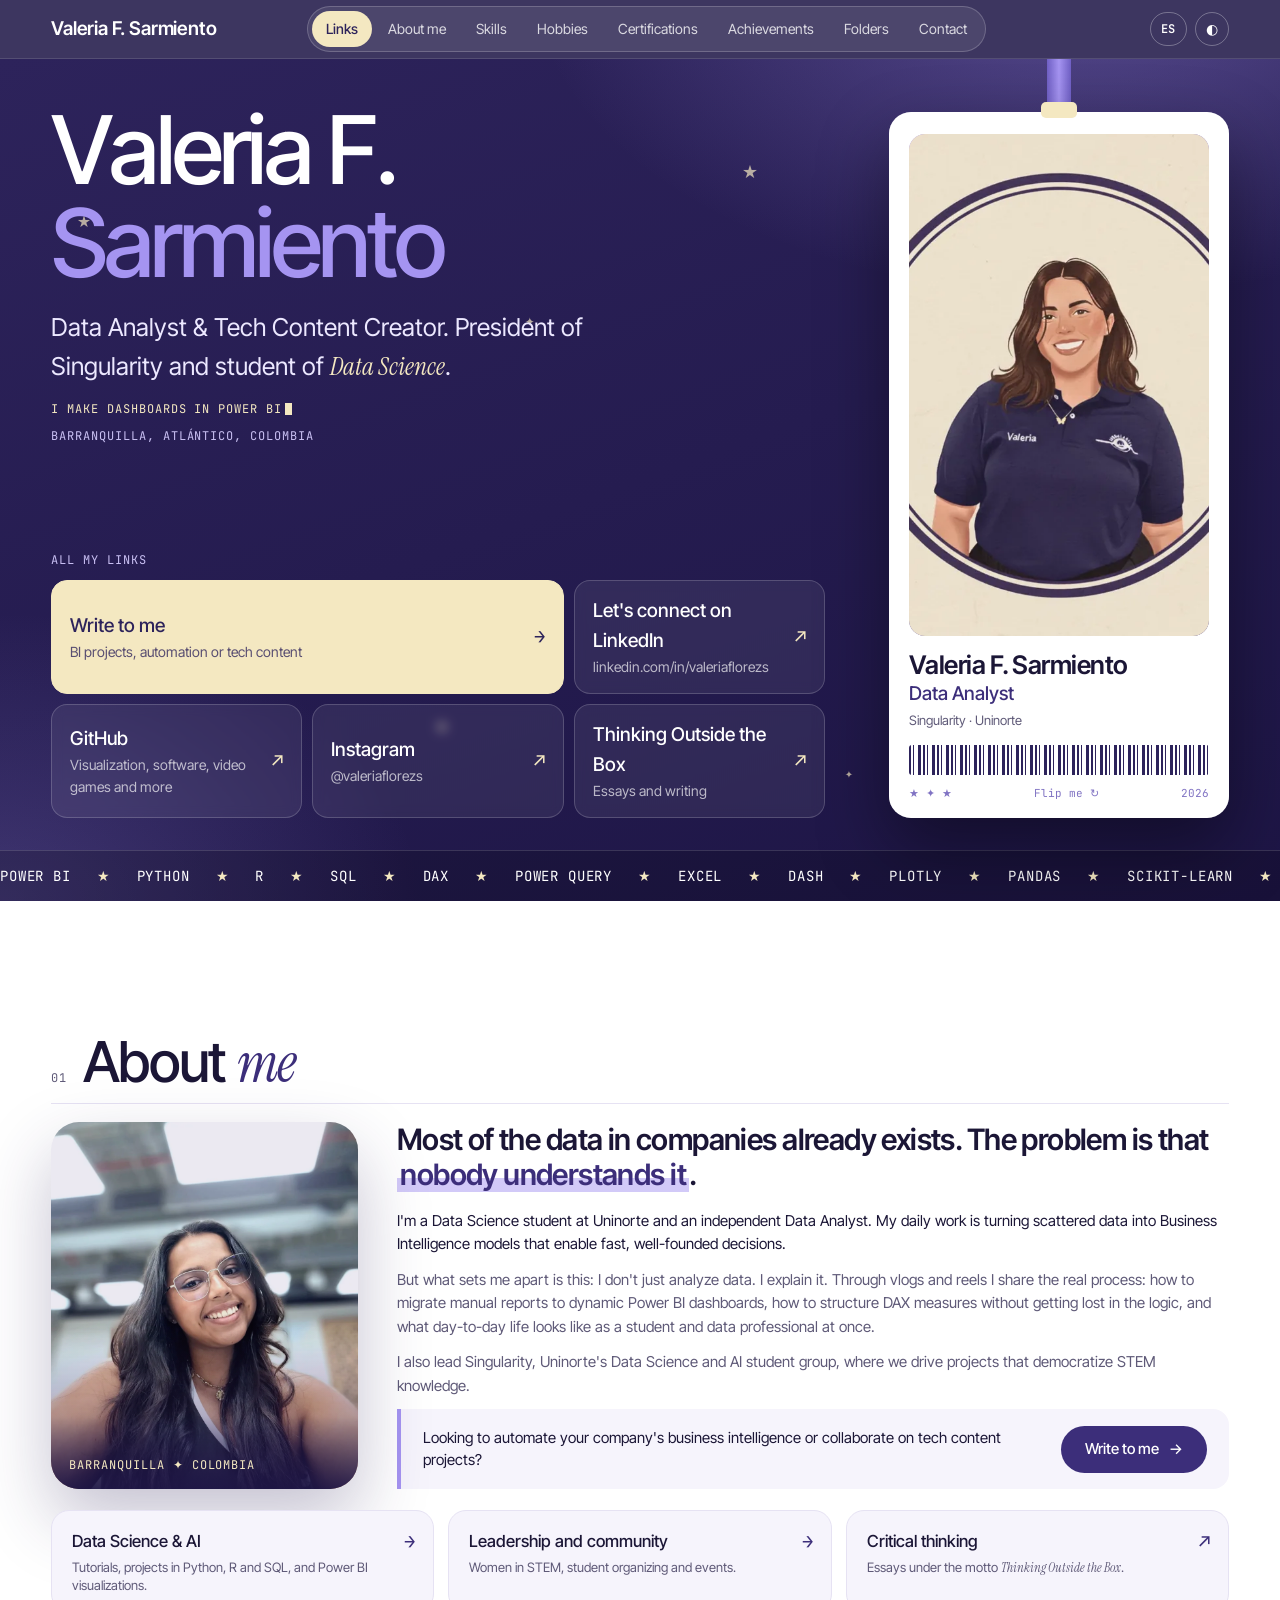
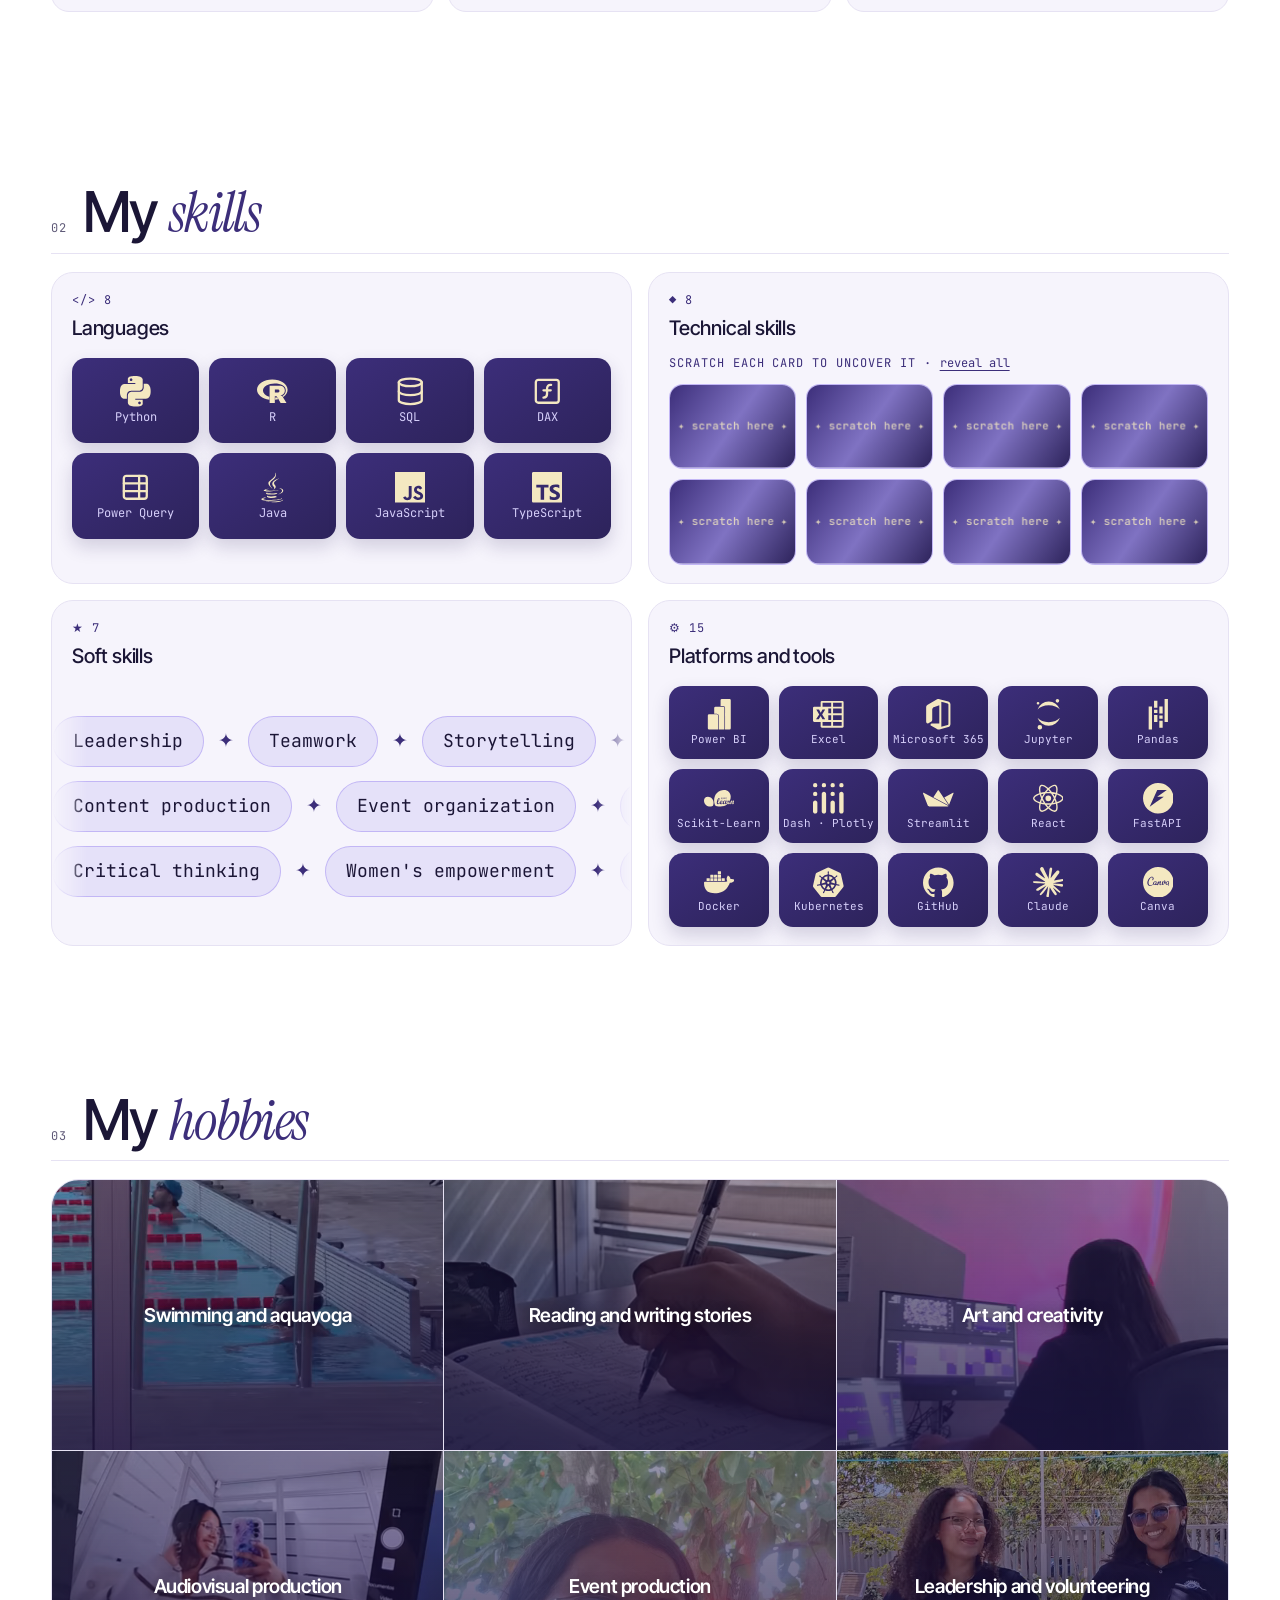
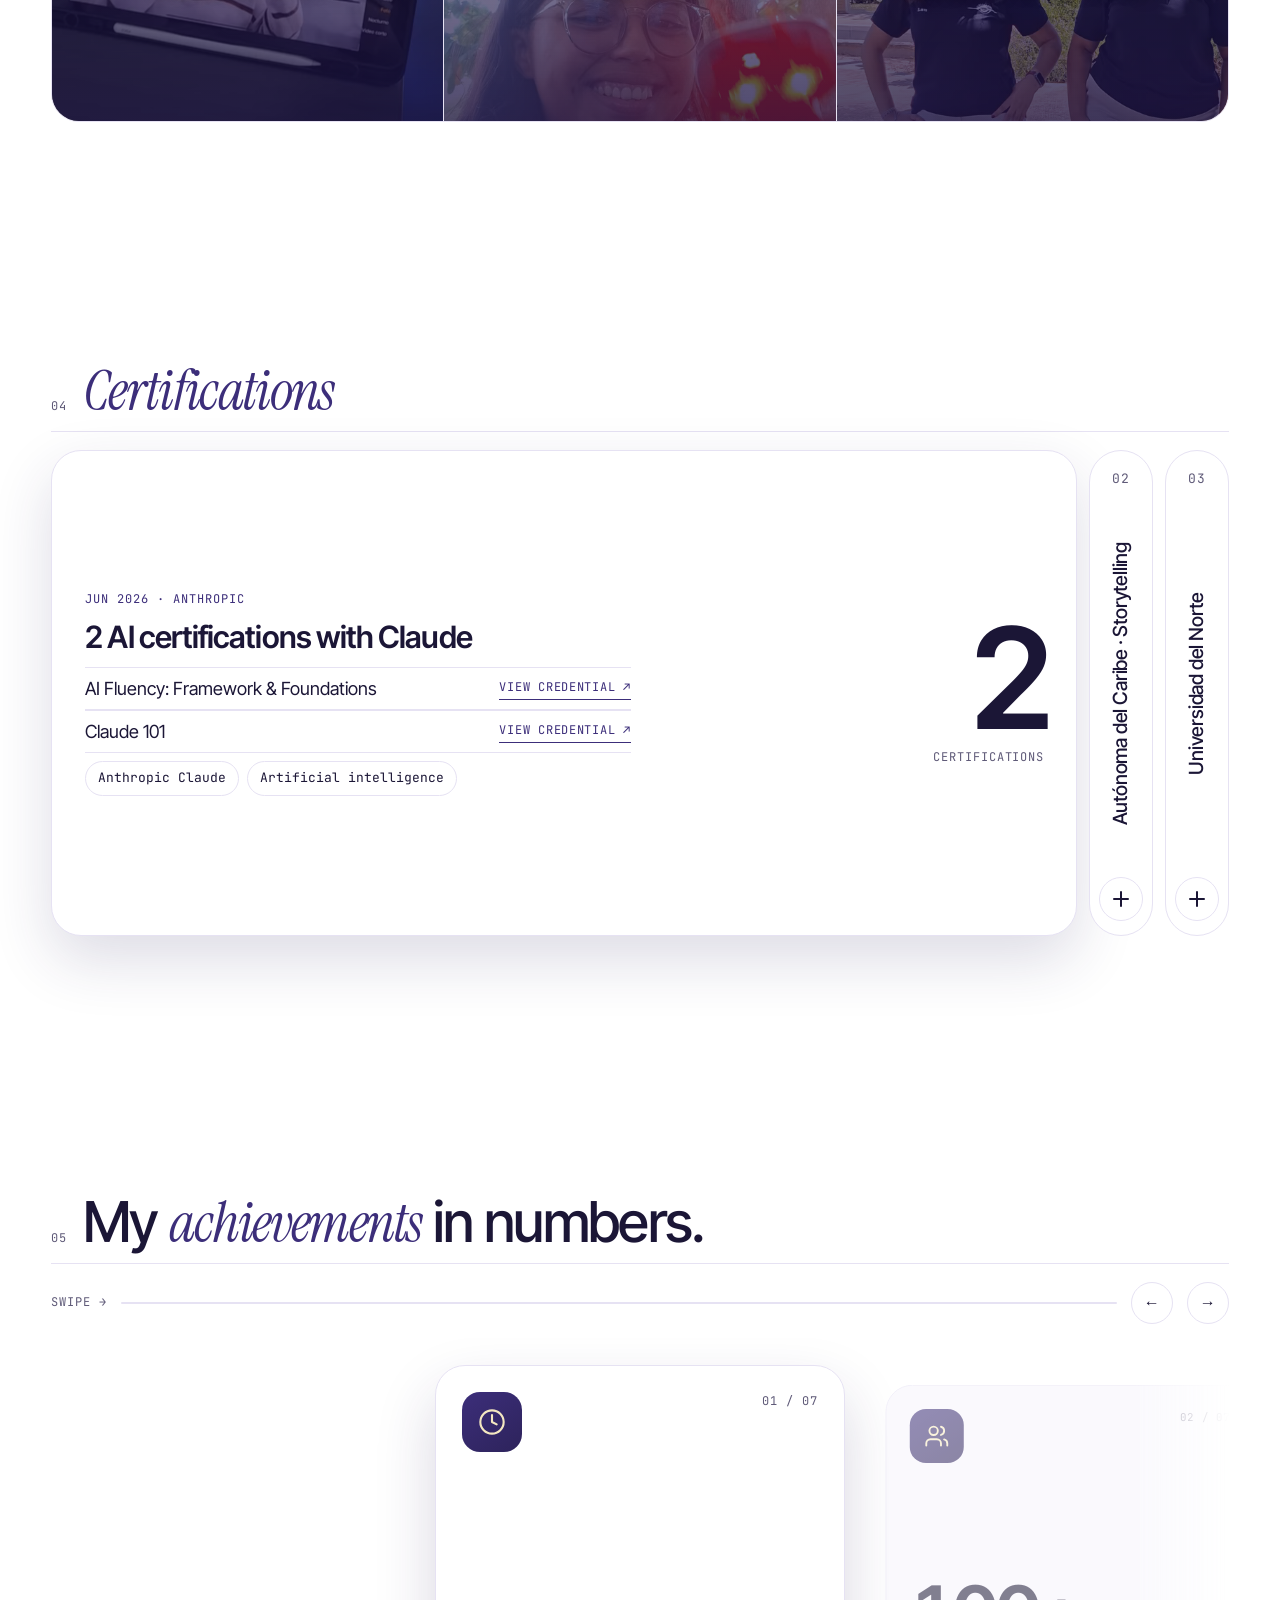
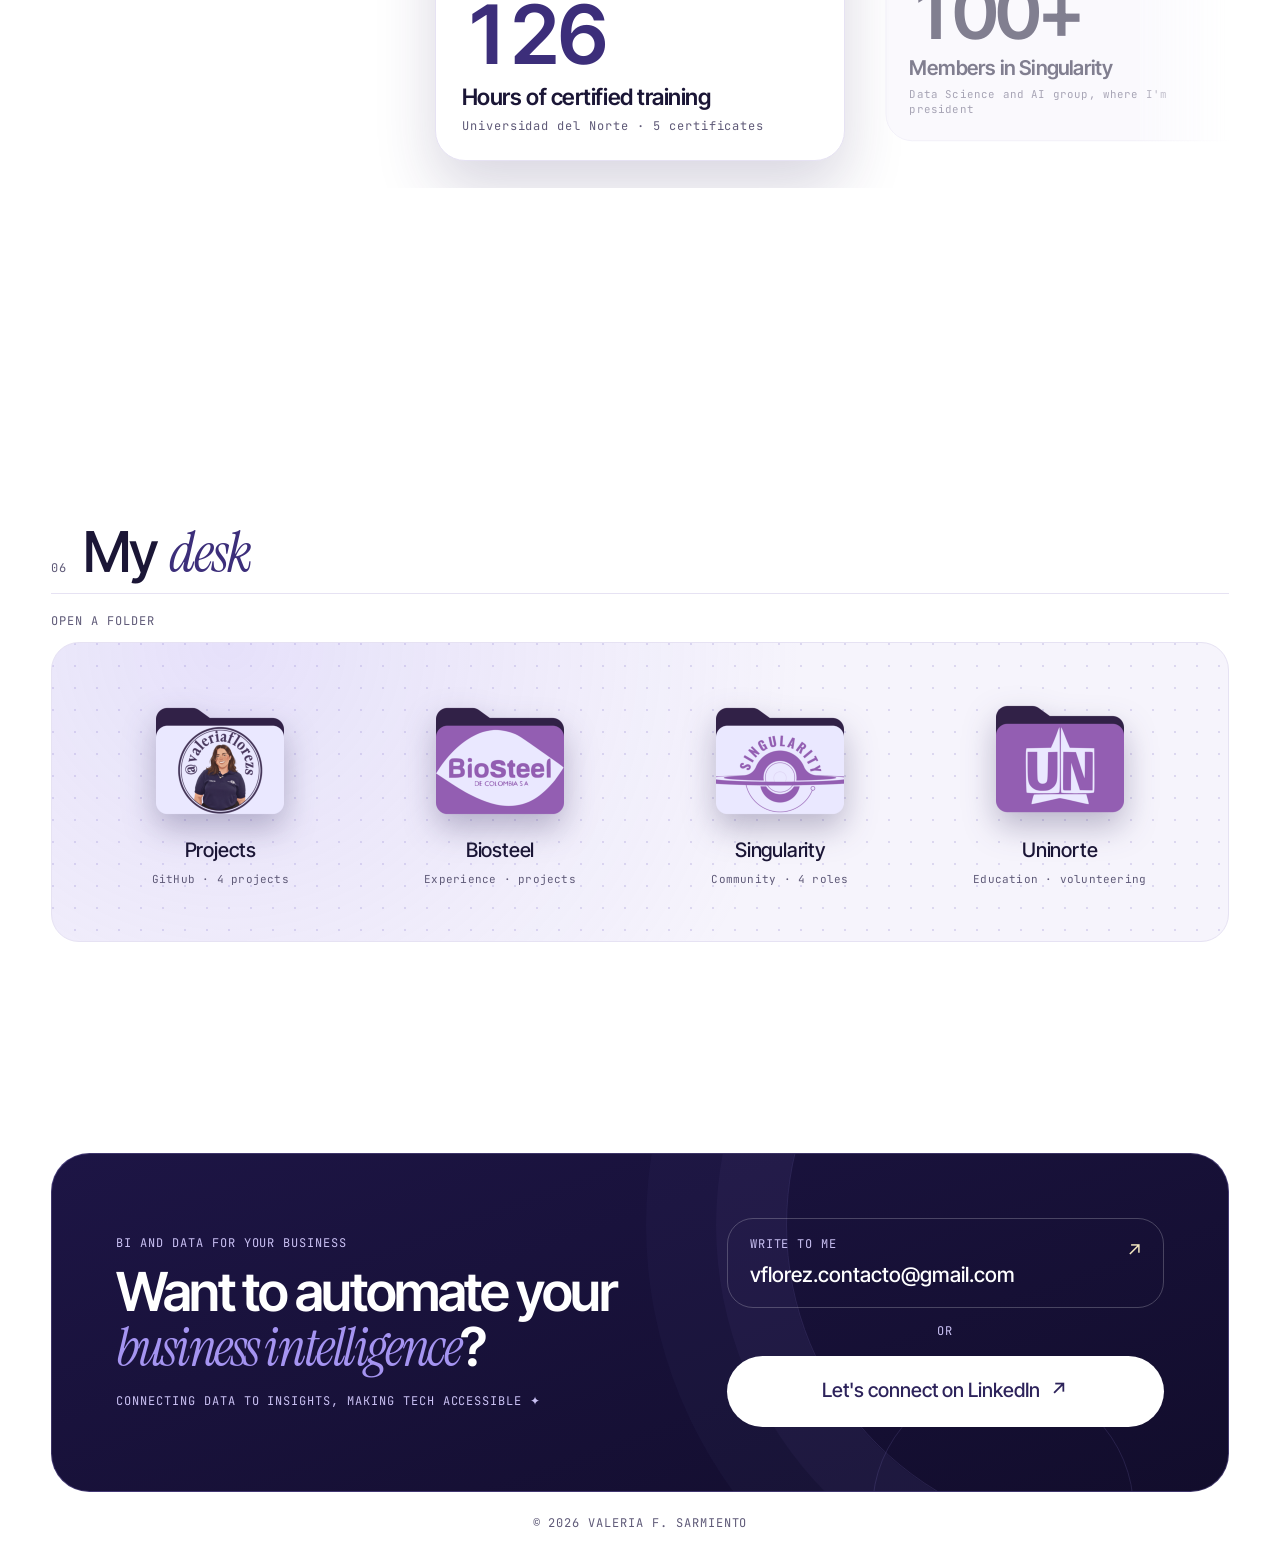
==== commit ece73193: "Certificaciones: el 5+2 sale de la foto para no tapar a Valeria Co-Authored-By: Claude Sonnet 5.5 <n" ====
--- a/index.html
+++ b/index.html
@@ -13,7 +13,7 @@
 <link rel="preconnect" href="https://fonts.googleapis.com">
 <link rel="preconnect" href="https://fonts.gstatic.com" crossorigin>
 <link href="https://fonts.googleapis.com/css2?family=Inter+Tight:wght@400;500;600&family=Instrument+Serif:ital@0;1&family=JetBrains+Mono:wght@400&display=swap" rel="stylesheet">
-<link rel="stylesheet" href="styles.css?v=26">
+<link rel="stylesheet" href="styles.css?v=27">
 </head>
 <body>
 
@@ -220,7 +220,7 @@
               <p>Análisis de datos con Power BI, Inmersión en Liderazgo, ProducTeam, Cátedra Barranquilla 2026, Mujeres con un Norte y los programas Univoluntarios.</p>
               <button class="folder-link" type="button" data-open="win-uninorte"><img src="assets/icons/uninorte.png" alt="" width="44" height="44">Abrir carpeta Uninorte →</button>
             </div>
-            <figure class="cert-photo"><img src="assets/certs/foto-catedra.webp" alt="Valeria con su certificado de la Cátedra Barranquilla 2026" width="900" height="1200" loading="lazy"><div class="cert-num"><strong>5+2</strong><span class="mono">certificaciones y voluntariados</span></div></figure>
+            <div class="cert-num"><strong>5+2</strong><span class="mono">certificaciones y voluntariados</span></div><figure class="cert-photo"><img src="assets/certs/foto-catedra.webp" alt="Valeria con su certificado de la Cátedra Barranquilla 2026" width="900" height="1200" loading="lazy"></figure>
           </div></div></div>
         </article>
       </div>
@@ -665,7 +665,7 @@
   <p class="lb-cap mono"></p>
 </dialog>
 
-<script src="i18n.js?v=26"></script>
-<script src="script.js?v=26"></script>
+<script src="i18n.js?v=27"></script>
+<script src="script.js?v=27"></script>
 </body>
 </html>
--- a/styles.css
+++ b/styles.css
@@ -853,13 +853,12 @@
 }
 
 /* certificaciones: foto con el certificado de la Cátedra */
-.cert-acc .cert-uni .acc-pad { grid-template-columns: minmax(0, 1fr) auto; align-items: center; }
+.cert-acc .cert-uni .acc-pad { grid-template-columns: minmax(0, 1fr) auto auto; align-items: center; gap: clamp(20px, 3vw, 48px); }
+.cert-uni .cert-num strong { font-size: clamp(56px, 7vw, 130px); }
+.cert-uni .cert-num .mono { max-width: 16ch; text-align: right; }
 .cert-photo { position: relative; margin: 0; justify-self: end; height: clamp(230px, 38vh, 440px); aspect-ratio: 3 / 4; overflow: hidden; border-radius: 22px; rotate: 2deg; box-shadow: 0 22px 50px rgba(45,35,91,.3); }
 .cert-photo img { display: block; width: 100%; height: 100%; object-fit: cover; object-position: 50% 30%; }
-.cert-photo .cert-num { position: absolute; left: 10px; top: 10px; align-items: flex-start; text-align: left; padding: 10px 14px; border-radius: 16px; background: rgba(29,21,69,.82); backdrop-filter: blur(6px); }
-.cert-photo .cert-num strong { font-size: clamp(34px, 4vw, 56px); color: var(--gold); letter-spacing: -.04em; line-height: .9; }
-.cert-photo .cert-num .mono { margin-top: 6px; max-width: 14ch; color: #d6cffa; font-size: 10px; line-height: 1.3; }
-@media (max-width: 760px) { .cert-acc .cert-uni .acc-pad { grid-template-columns: minmax(0, 1fr); } .cert-photo { justify-self: center; height: auto; width: min(78%, 300px); rotate: 0deg; } }
+@media (max-width: 760px) { .cert-acc .cert-uni .acc-pad { grid-template-columns: minmax(0, 1fr); } .cert-uni .cert-num .mono { text-align: left; } .cert-photo { justify-self: center; height: auto; width: min(78%, 300px); rotate: 0deg; } }
 
 .cert-list li { display: flex; flex-wrap: wrap; align-items: center; justify-content: space-between; gap: 4px 14px; }
 .cert-link { font-family: var(--mono); font-size: 12px; letter-spacing: .06em; text-transform: uppercase; color: var(--accent); border-bottom: 1px solid currentColor; padding: 2px 0; white-space: nowrap; transition: color .2s; }
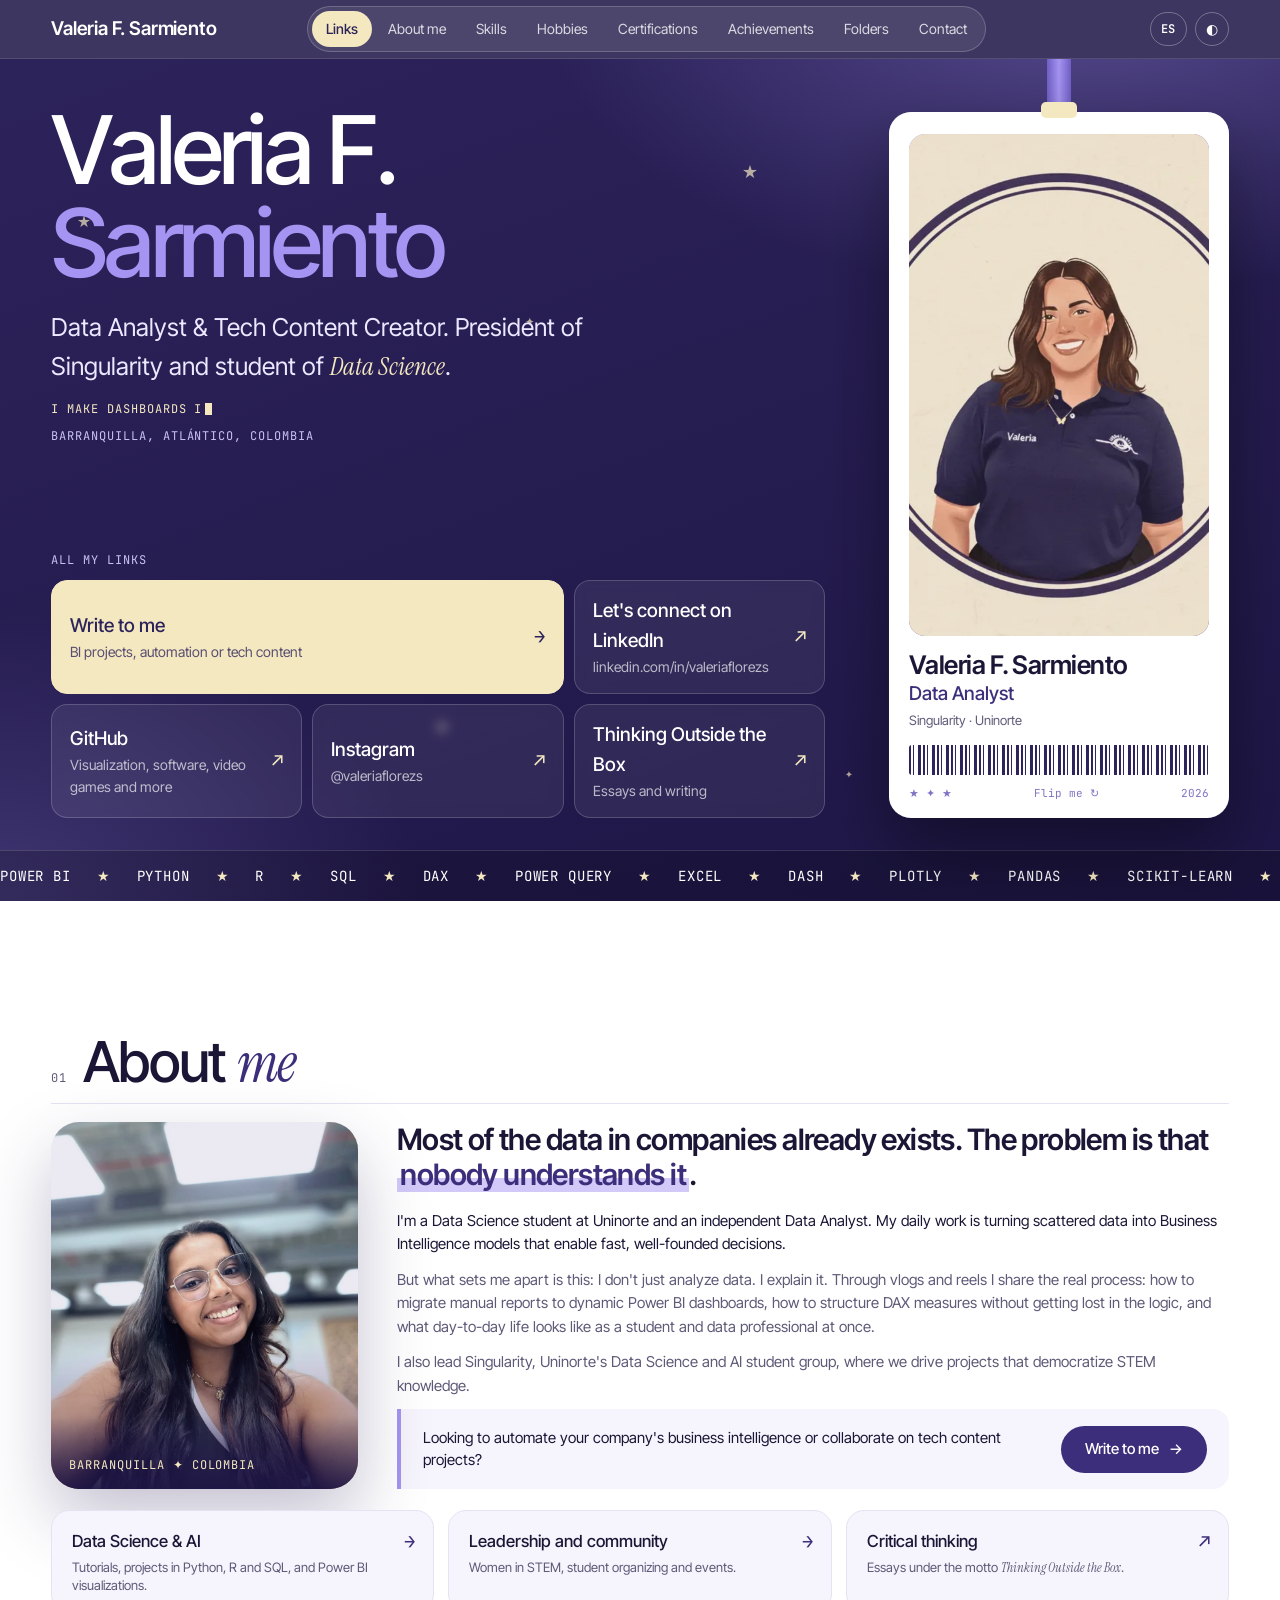
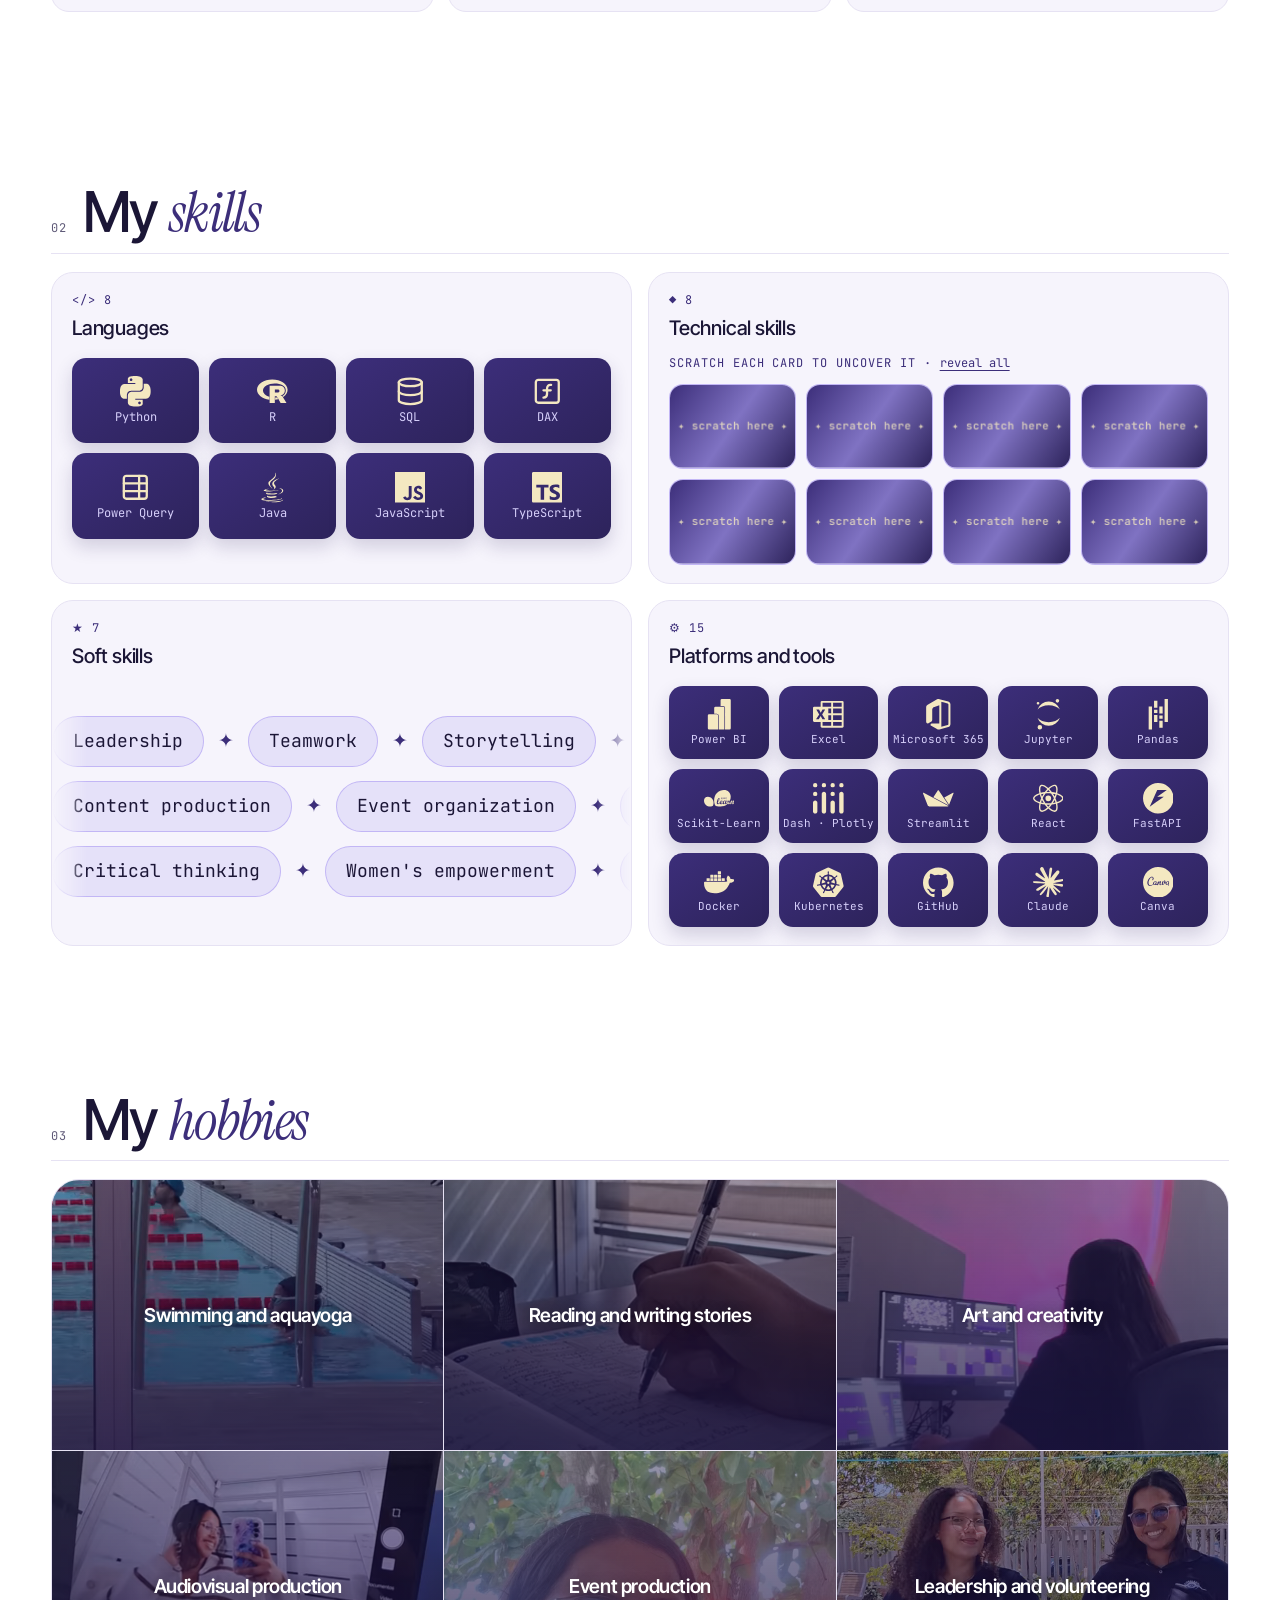
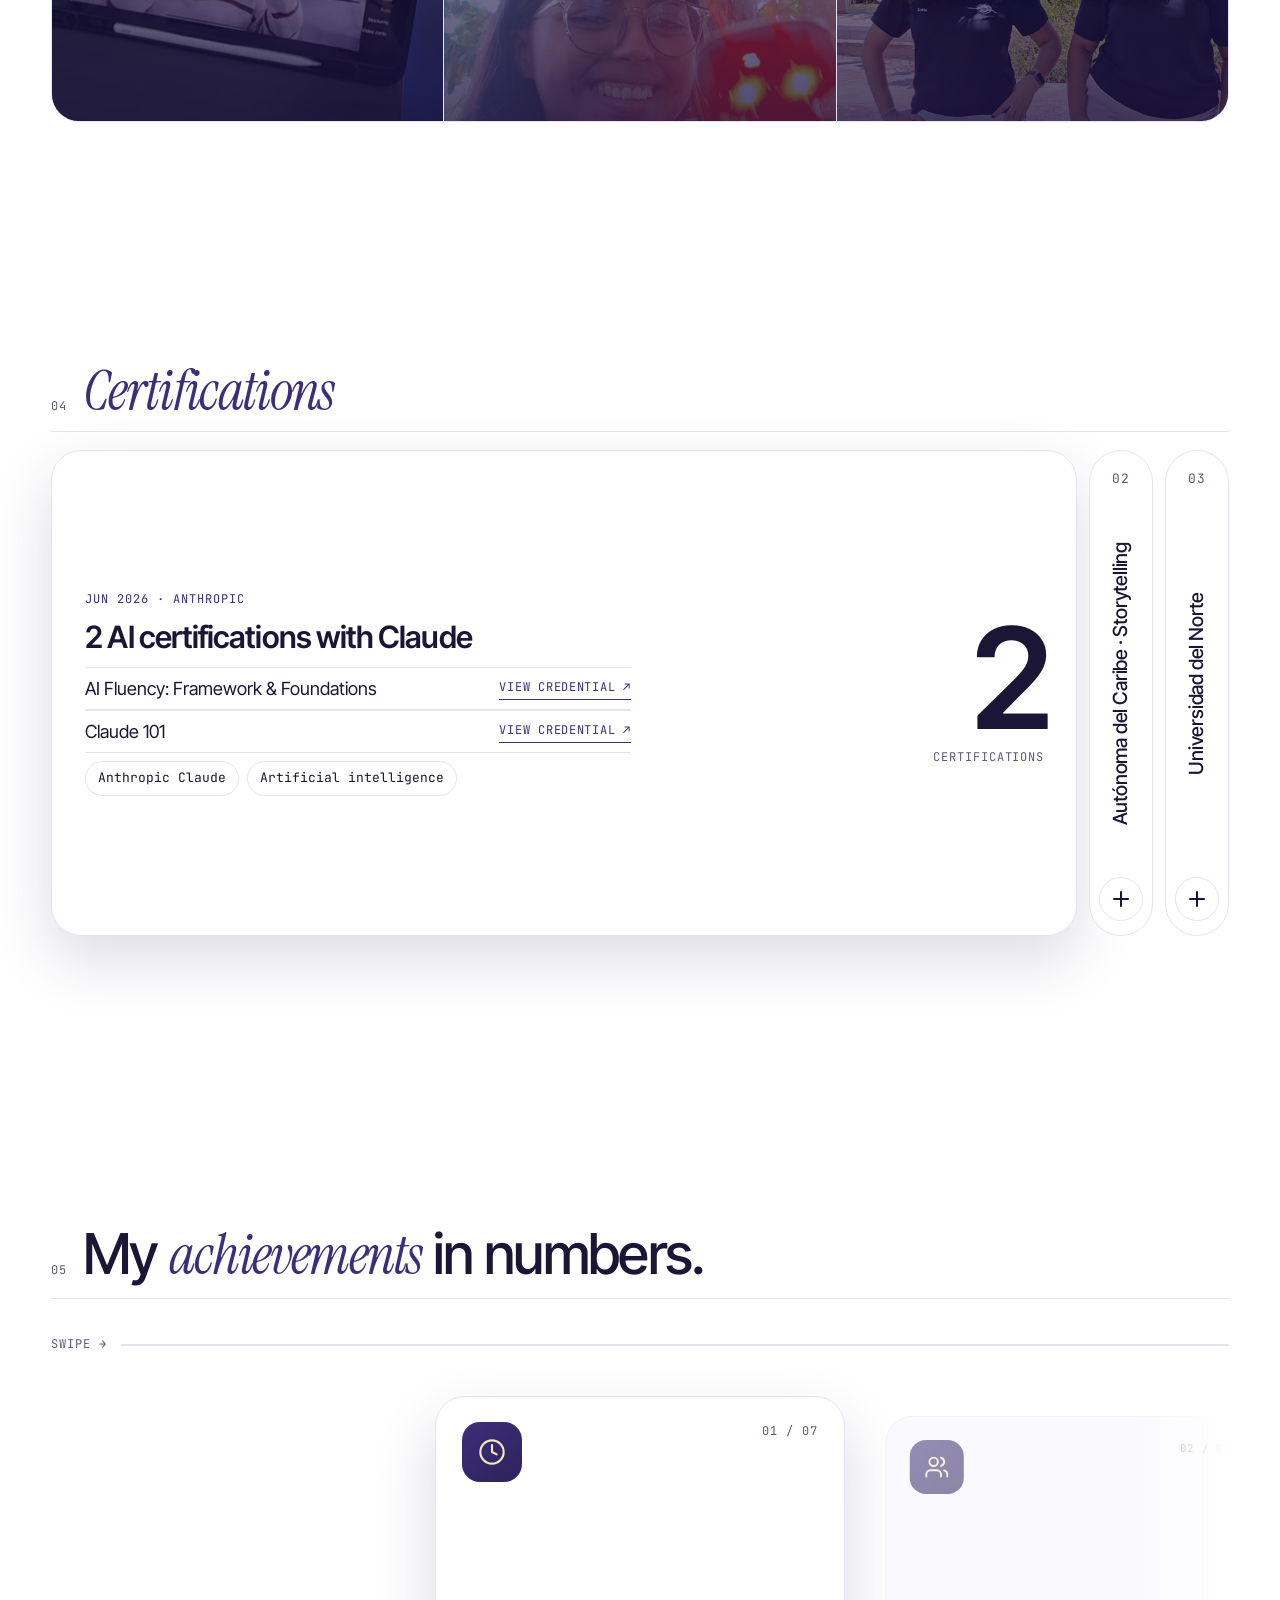
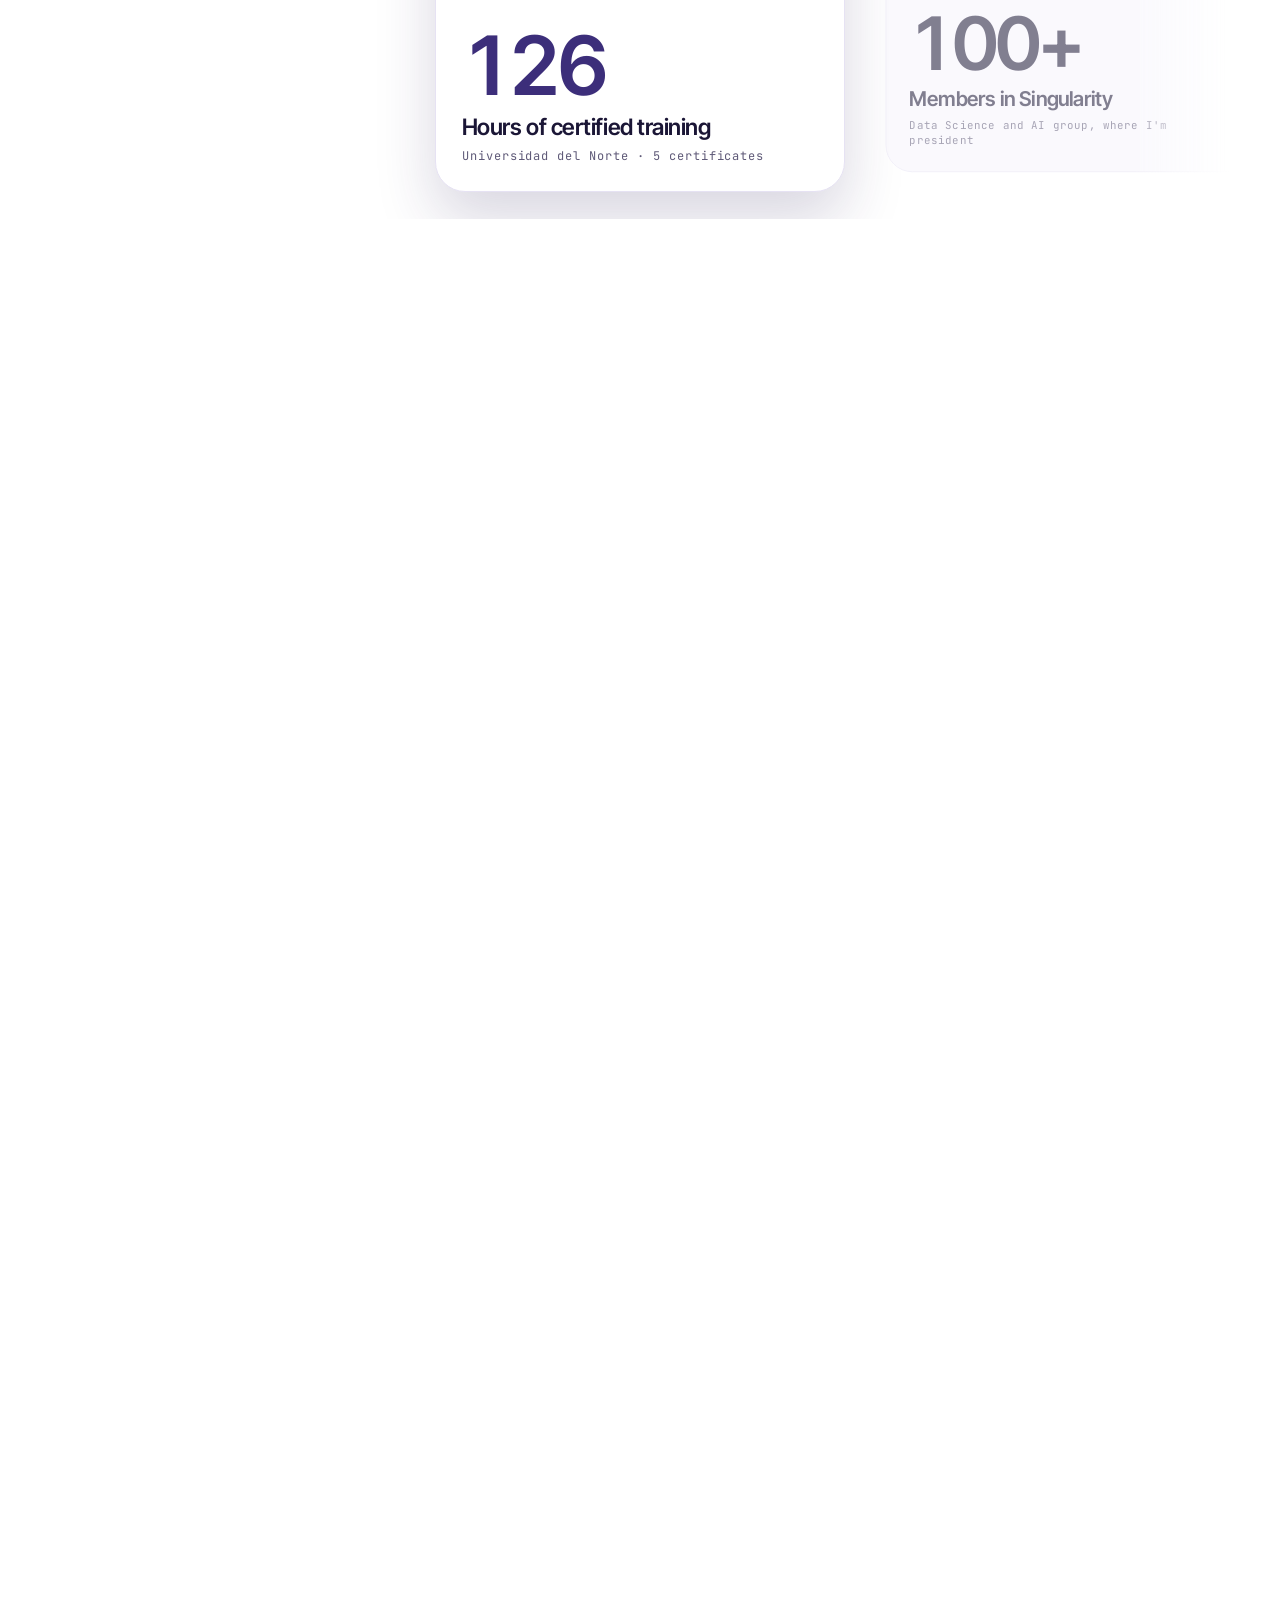
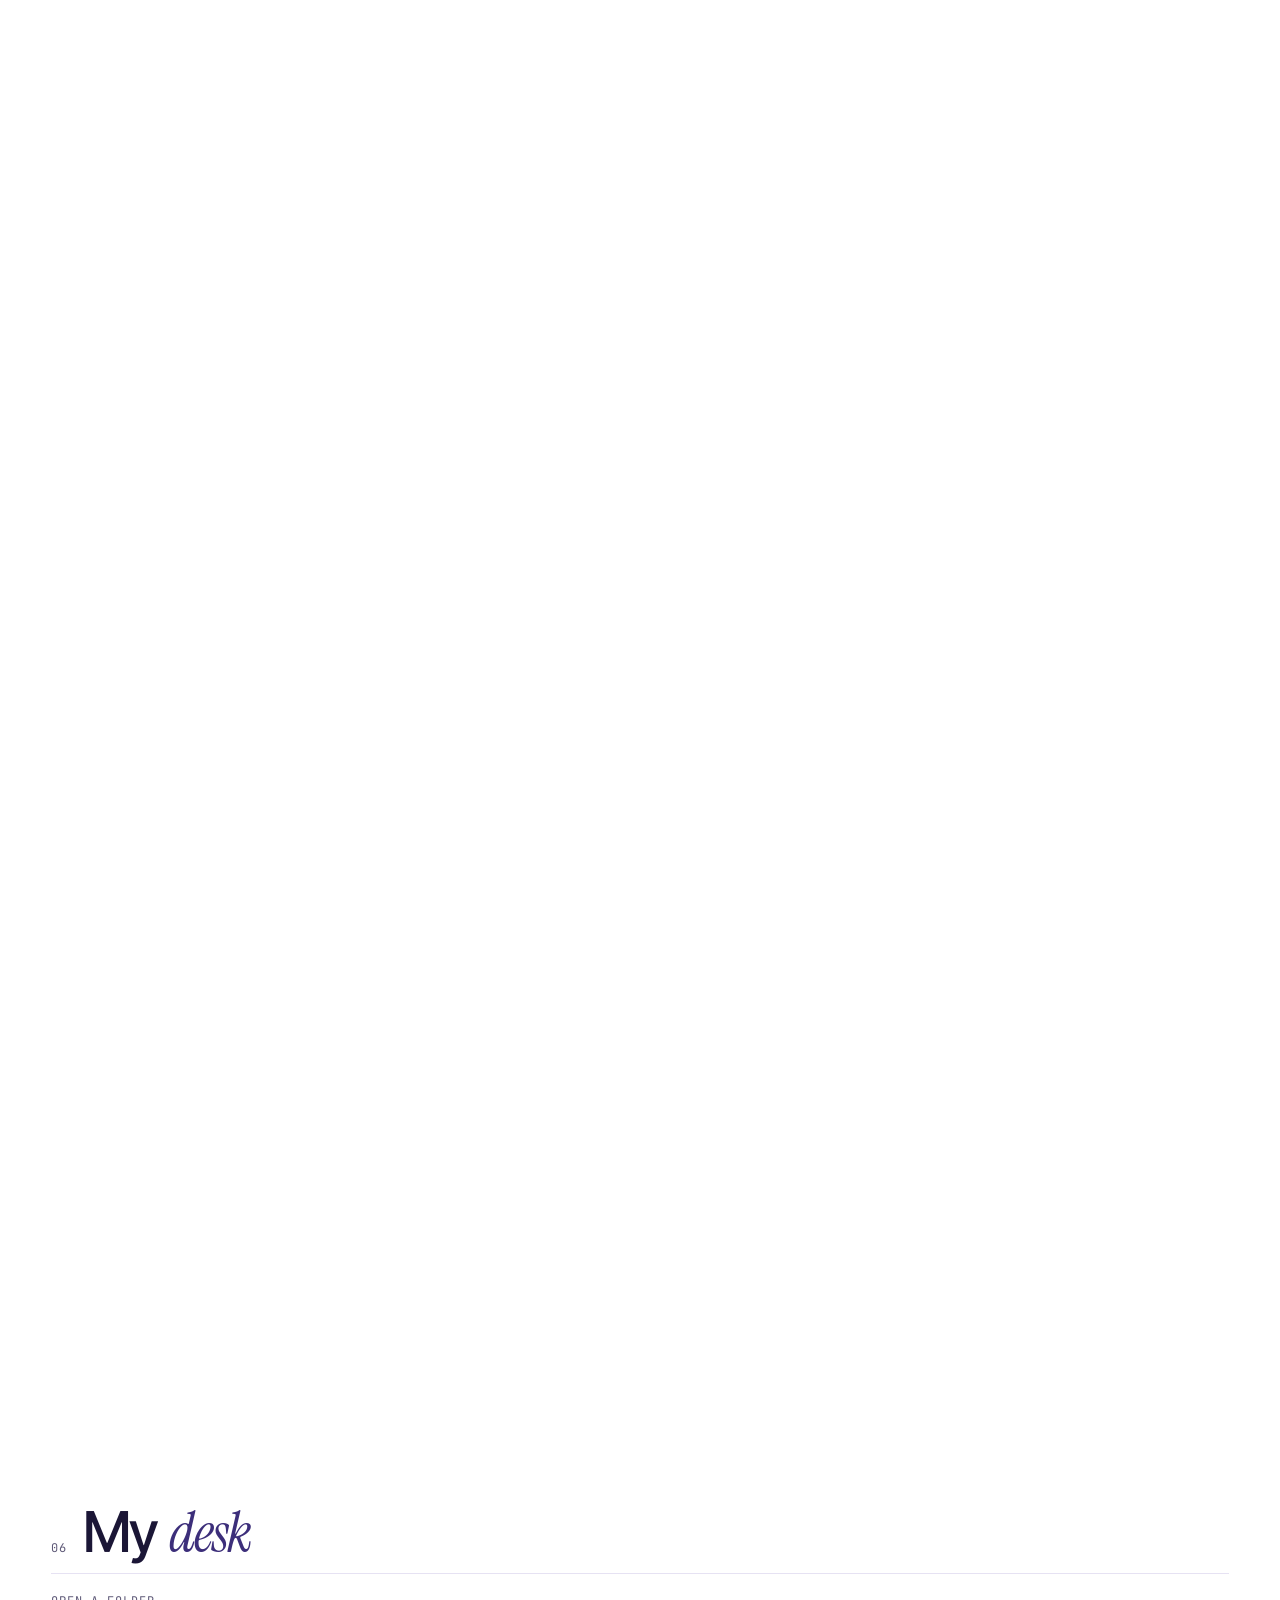
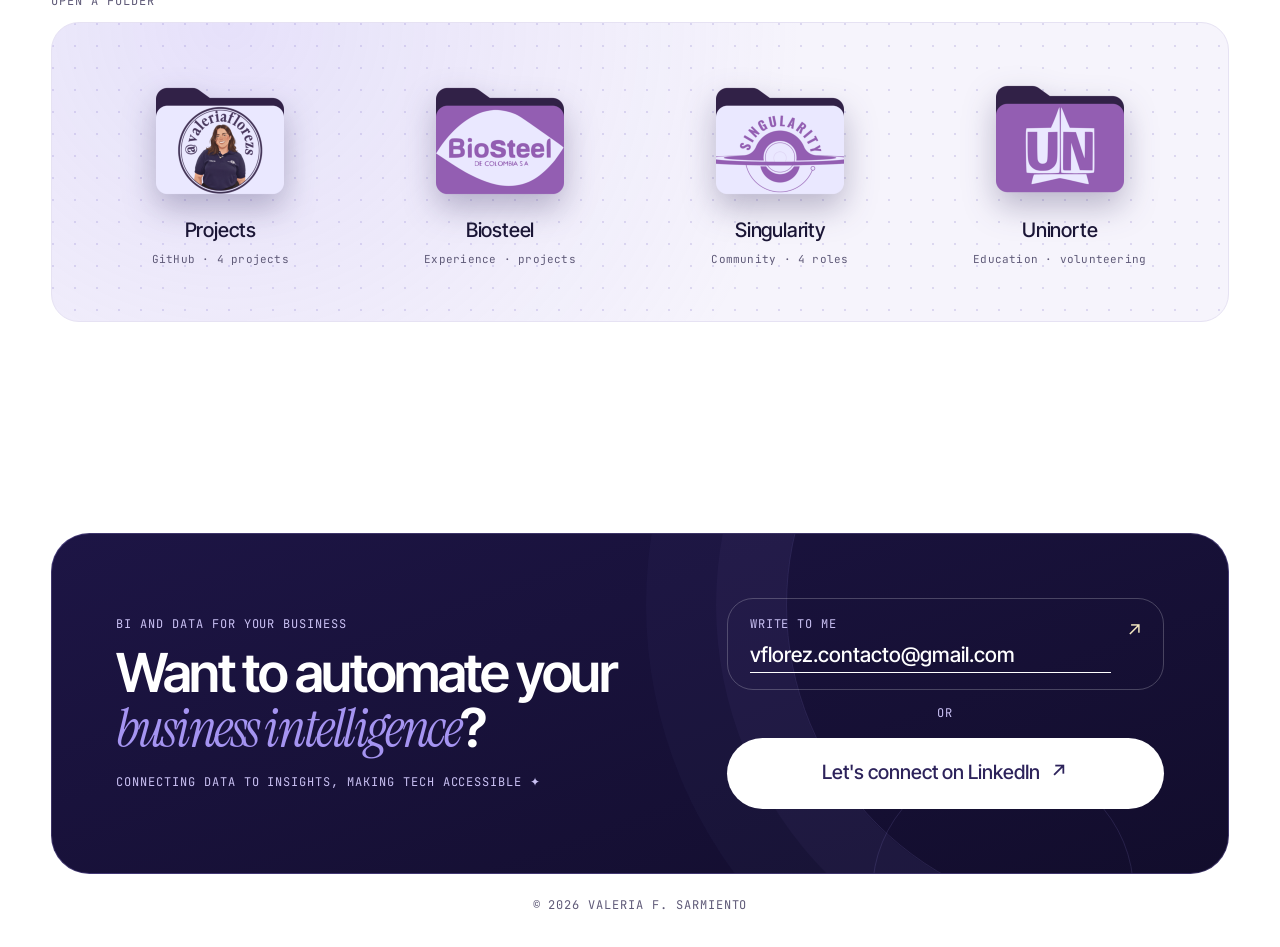
==== commit 7333bb77: "Animaciones al estilo de dataconale.com: Lenis, máscaras, péndulo, menú deslizante y Logros fijado C" ====
--- a/index.html
+++ b/index.html
@@ -13,7 +13,7 @@
 <link rel="preconnect" href="https://fonts.googleapis.com">
 <link rel="preconnect" href="https://fonts.gstatic.com" crossorigin>
 <link href="https://fonts.googleapis.com/css2?family=Inter+Tight:wght@400;500;600&family=Instrument+Serif:ital@0;1&family=JetBrains+Mono:wght@400&display=swap" rel="stylesheet">
-<link rel="stylesheet" href="styles.css?v=27">
+<link rel="stylesheet" href="styles.css?v=28">
 </head>
 <body>
 
@@ -665,7 +665,9 @@
   <p class="lb-cap mono"></p>
 </dialog>
 
-<script src="i18n.js?v=27"></script>
-<script src="script.js?v=27"></script>
+<script src="i18n.js?v=28"></script>
+<script src="assets/lenis.min.js?v=28"></script>
+<script src="script.js?v=28"></script>
+<script src="motion.js?v=28"></script>
 </body>
 </html>
--- a/styles.css
+++ b/styles.css
@@ -697,7 +697,7 @@
 .nums::-webkit-scrollbar { display: none; }
 .nums.drag { cursor: grabbing; scroll-snap-type: none; }
 .nums:focus-visible { box-shadow: 0 0 0 2px var(--lav); border-radius: 24px; }
-.num-card { flex: 0 0 var(--cw); height: clamp(280px, 44vh, 440px); scroll-snap-align: center; display: flex; flex-direction: column; justify-content: space-between; padding: clamp(18px, 2vw, 28px); border: 1px solid var(--line); border-radius: 30px; background: var(--soft); transform: scale(var(--s, .92)); opacity: var(--o, .75); transition: transform .35s ease, opacity .35s ease, box-shadow .35s, background .35s; user-select: none; }
+.num-card { flex: 0 0 var(--cw); height: clamp(280px, 44vh, 440px); scroll-snap-align: center; display: flex; flex-direction: column; justify-content: space-between; padding: clamp(18px, 2vw, 28px); border: 1px solid var(--line); border-radius: 30px; background: var(--soft); transform: scale(var(--s, .92)); opacity: var(--o, .75); transition: transform .8s var(--ease), opacity .6s var(--ease), box-shadow .35s, background .35s; user-select: none; }
 .num-card.on { background: var(--bg); box-shadow: 0 28px 60px rgba(45,35,91,.18); }
 .nc-top { display: flex; justify-content: space-between; align-items: flex-start; }
 .nc-ico { display: grid; place-items: center; width: 60px; height: 60px; border-radius: 18px; background: linear-gradient(145deg, var(--primary), var(--deep)); color: var(--gold); }
@@ -863,3 +863,56 @@
 .cert-list li { display: flex; flex-wrap: wrap; align-items: center; justify-content: space-between; gap: 4px 14px; }
 .cert-link { font-family: var(--mono); font-size: 12px; letter-spacing: .06em; text-transform: uppercase; color: var(--accent); border-bottom: 1px solid currentColor; padding: 2px 0; white-space: nowrap; transition: color .2s; }
 .cert-link:hover { color: var(--fg); }
+
+/* =====================================================
+   Movimiento (referencia dataconale.com): curva expo-out, máscaras, péndulo y Logros fijado
+   ===================================================== */
+:root { --ease: cubic-bezier(.16, 1, .3, 1); }
+html.lenis, html.lenis body { height: auto; }
+.lenis.lenis-smooth { scroll-behavior: auto !important; }
+.lenis.lenis-stopped { overflow: clip; }
+.lenis [data-lenis-prevent] { overscroll-behavior: contain; }
+
+@media (prefers-reduced-motion: no-preference) {
+  /* aparición: sube y se desvela despacio, escalonada */
+  .js .reveal { transition: opacity 1s var(--ease), transform 1s var(--ease); transition-delay: calc(var(--d, 0) * 80ms); }
+  .js .tile.reveal { transform: translateY(14px) scale(.94); }
+  .js .tile.reveal.in { transform: none; }
+
+  /* nombre: las letras suben con el mismo ritmo que el resto */
+  .js .hero h1 .ch { transform: translateY(.9em); animation: letter 1.2s var(--ease) forwards; animation-delay: calc(.2s + var(--i) * 35ms); }
+
+  /* títulos de sección: la línea sube desde una máscara */
+  .rv-mask { display: block; overflow: hidden; padding: .1em .05em .14em; margin: -.1em -.05em -.14em; }
+  .rv-mask > span { display: block; }
+  .js .sec-head.reveal { opacity: 1; transform: none; }
+  .js .sec-head .rv-mask > span { transform: translateY(112%); transition: transform 1.1s var(--ease); transition-delay: .08s; }
+  .js .sec-head.in .rv-mask > span { transform: none; }
+
+  /* tarjeta colgante: la física la mueve el JS; aquí solo entra */
+  .js .lanyard.phys { animation: lan-in 1.1s var(--ease) both; }
+  @keyframes lan-in { from { opacity: 0; translate: 0 -48px; } to { opacity: 1; translate: 0 0; } }
+
+  /* acordeón: mismo ritmo largo en todos los paneles */
+  .acc-item { transition: flex-basis .9s var(--ease), border-radius .9s var(--ease), box-shadow .6s var(--ease), border-color .3s; }
+  .acc-item.open .acc-body { transition: opacity .7s var(--ease) .28s, visibility 0s; }
+
+  /* botones y enlaces con la misma curva */
+  .btn-pill, .cta-btn, .cta-mail { transition-timing-function: var(--ease); transition-duration: .5s; }
+  .cta-mail strong { background: linear-gradient(currentColor, currentColor) 0 100% / 100% 1.5px no-repeat; padding-bottom: 2px; transition: background-size .6s var(--ease); }
+  .cta-mail:hover strong { background-size: 0 1.5px; background-position: 100% 100%; }
+}
+
+/* menú: la píldora dorada se desliza entre secciones */
+.nav ul { position: relative; }
+.nav ul a { position: relative; z-index: 1; }
+.nav-ind { position: absolute; left: 0; top: 0; z-index: 0; border-radius: 999px; background: var(--gold); opacity: 0; pointer-events: none; transition: transform .6s var(--ease), width .6s var(--ease), height .3s, opacity .4s var(--ease); }
+.nav ul.has-ind a[aria-current] { background: transparent; color: var(--deep); font-weight: 500; }
+
+/* Logros fijado: el scroll vertical desplaza las tarjetas */
+@media (min-width: 1000px) {
+  main > .wrap > section#logros.pinned { display: block; min-height: 0; }
+  #logros.pinned .pin { position: sticky; top: 58px; height: calc(100svh - 58px); display: flex; flex-direction: column; justify-content: center; }
+  #logros.pinned .nums { overflow: hidden; scroll-snap-type: none; cursor: default; }
+  #logros.pinned .nums-btn { display: none; }
+}
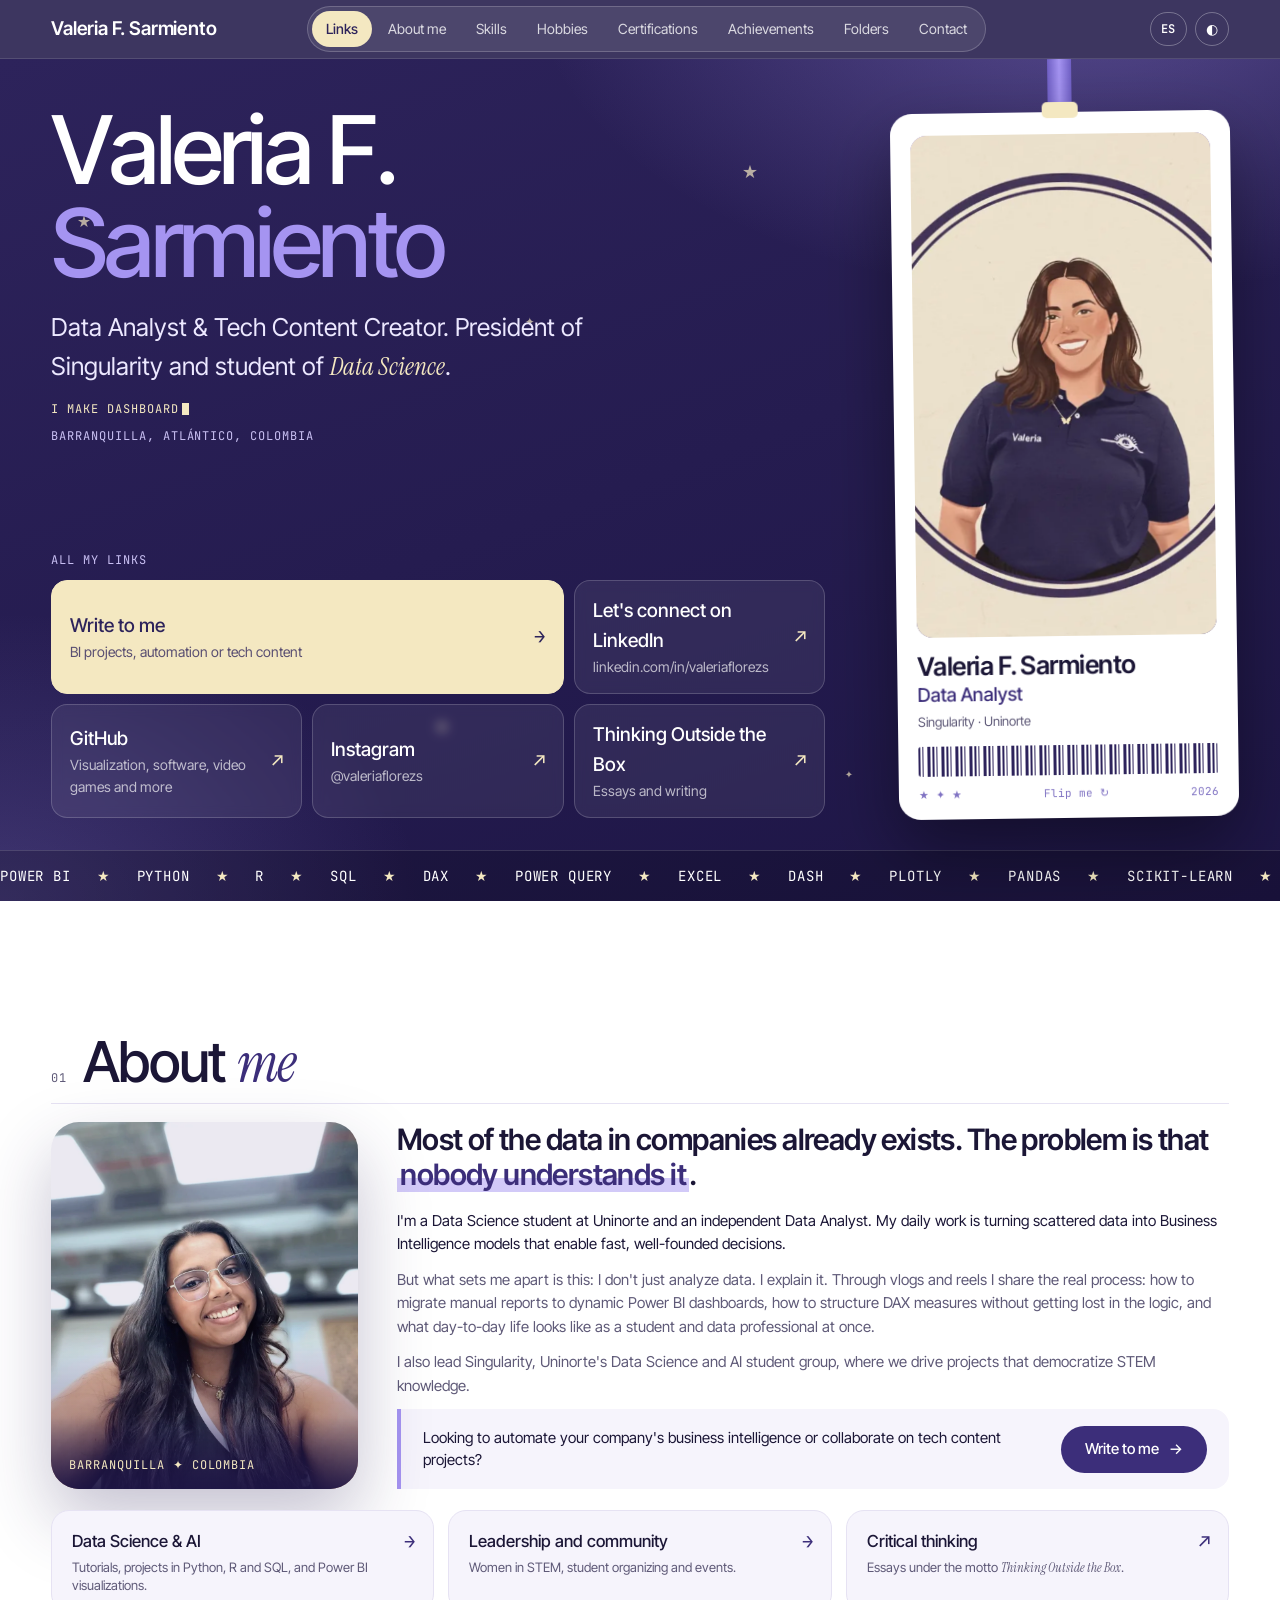
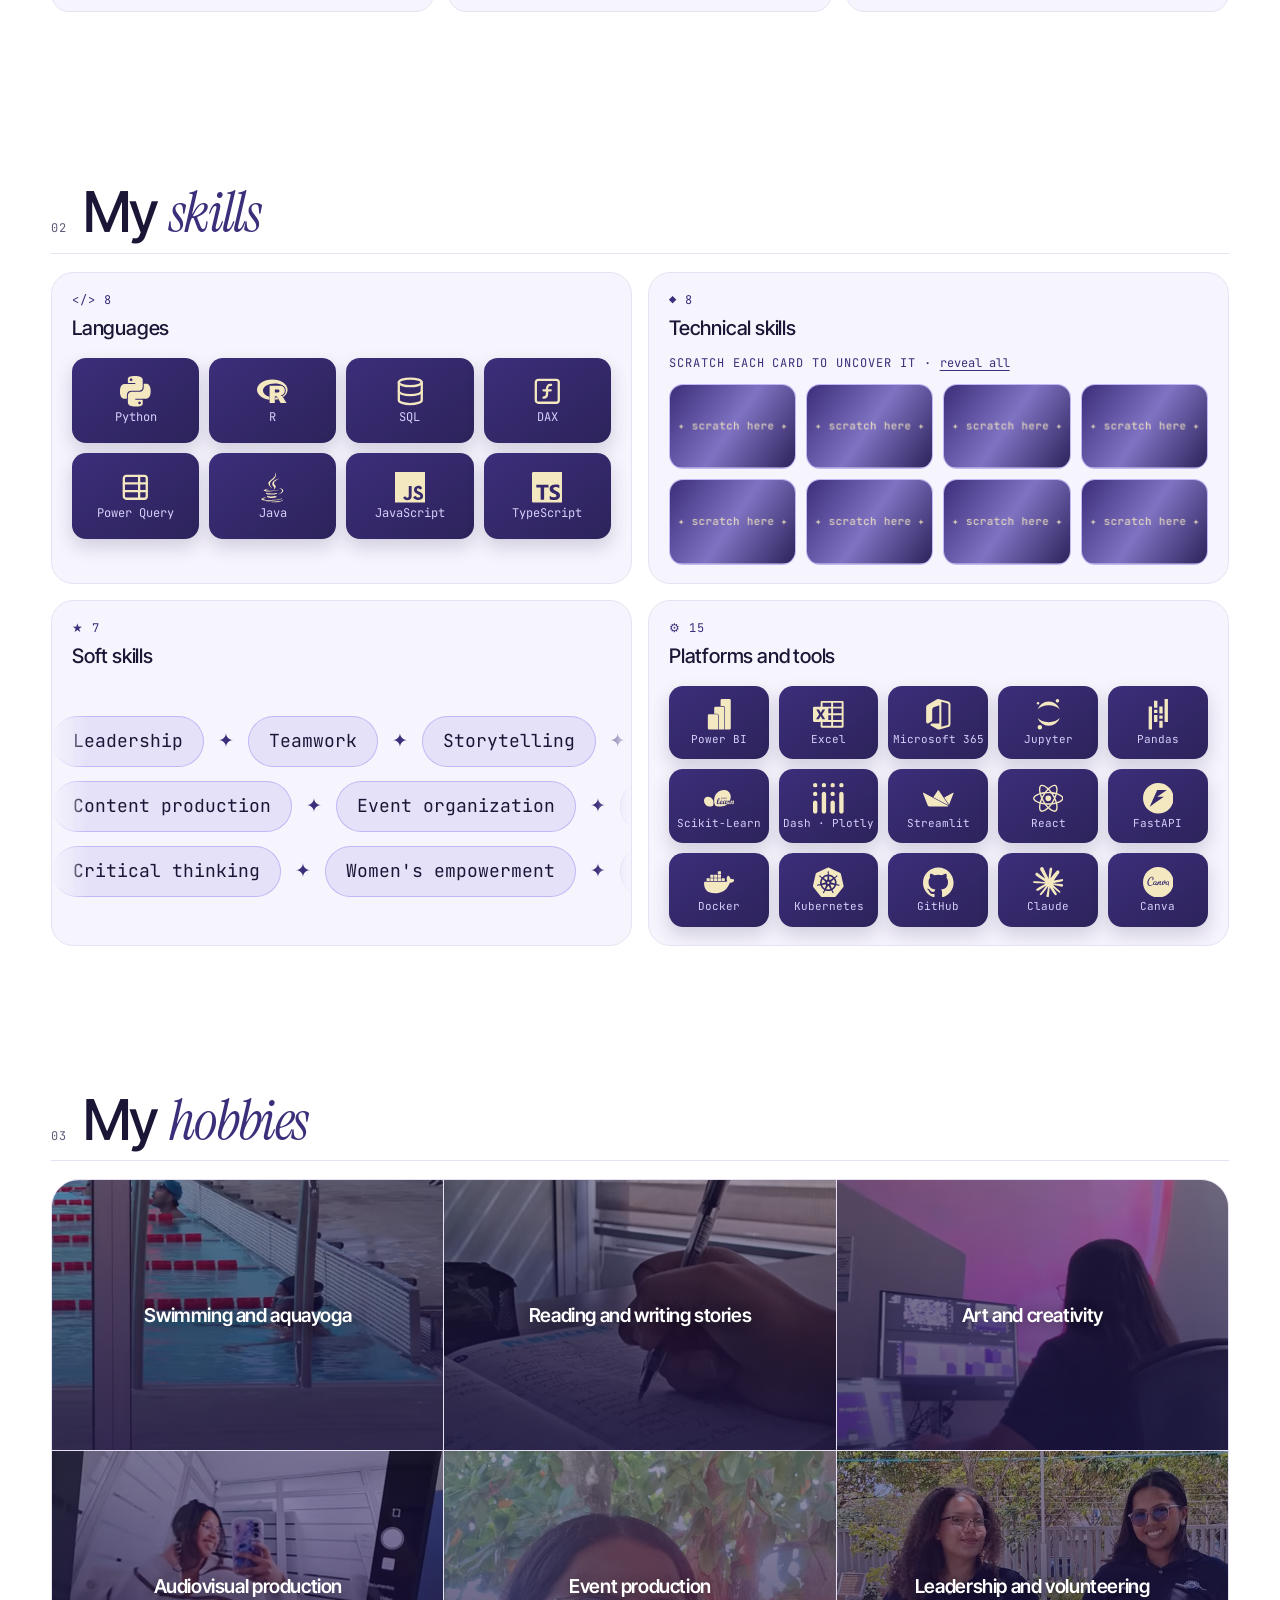
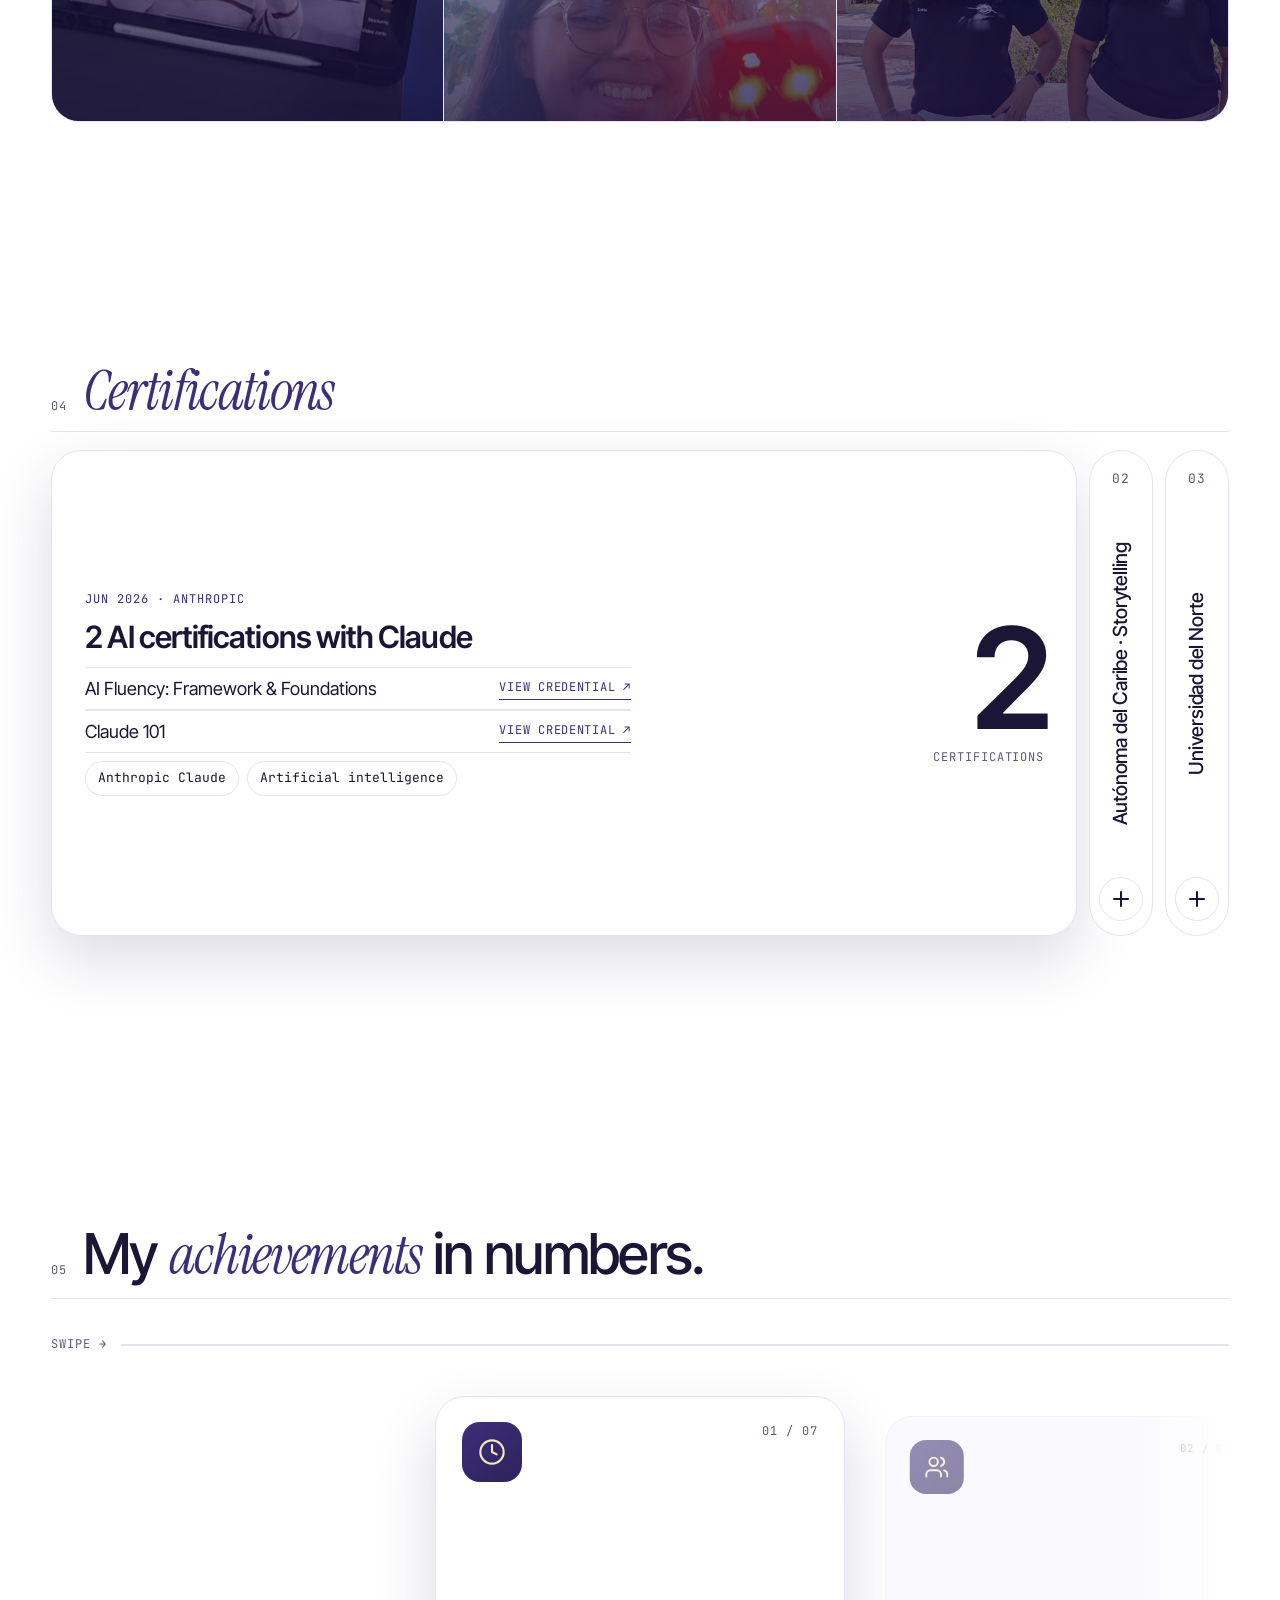
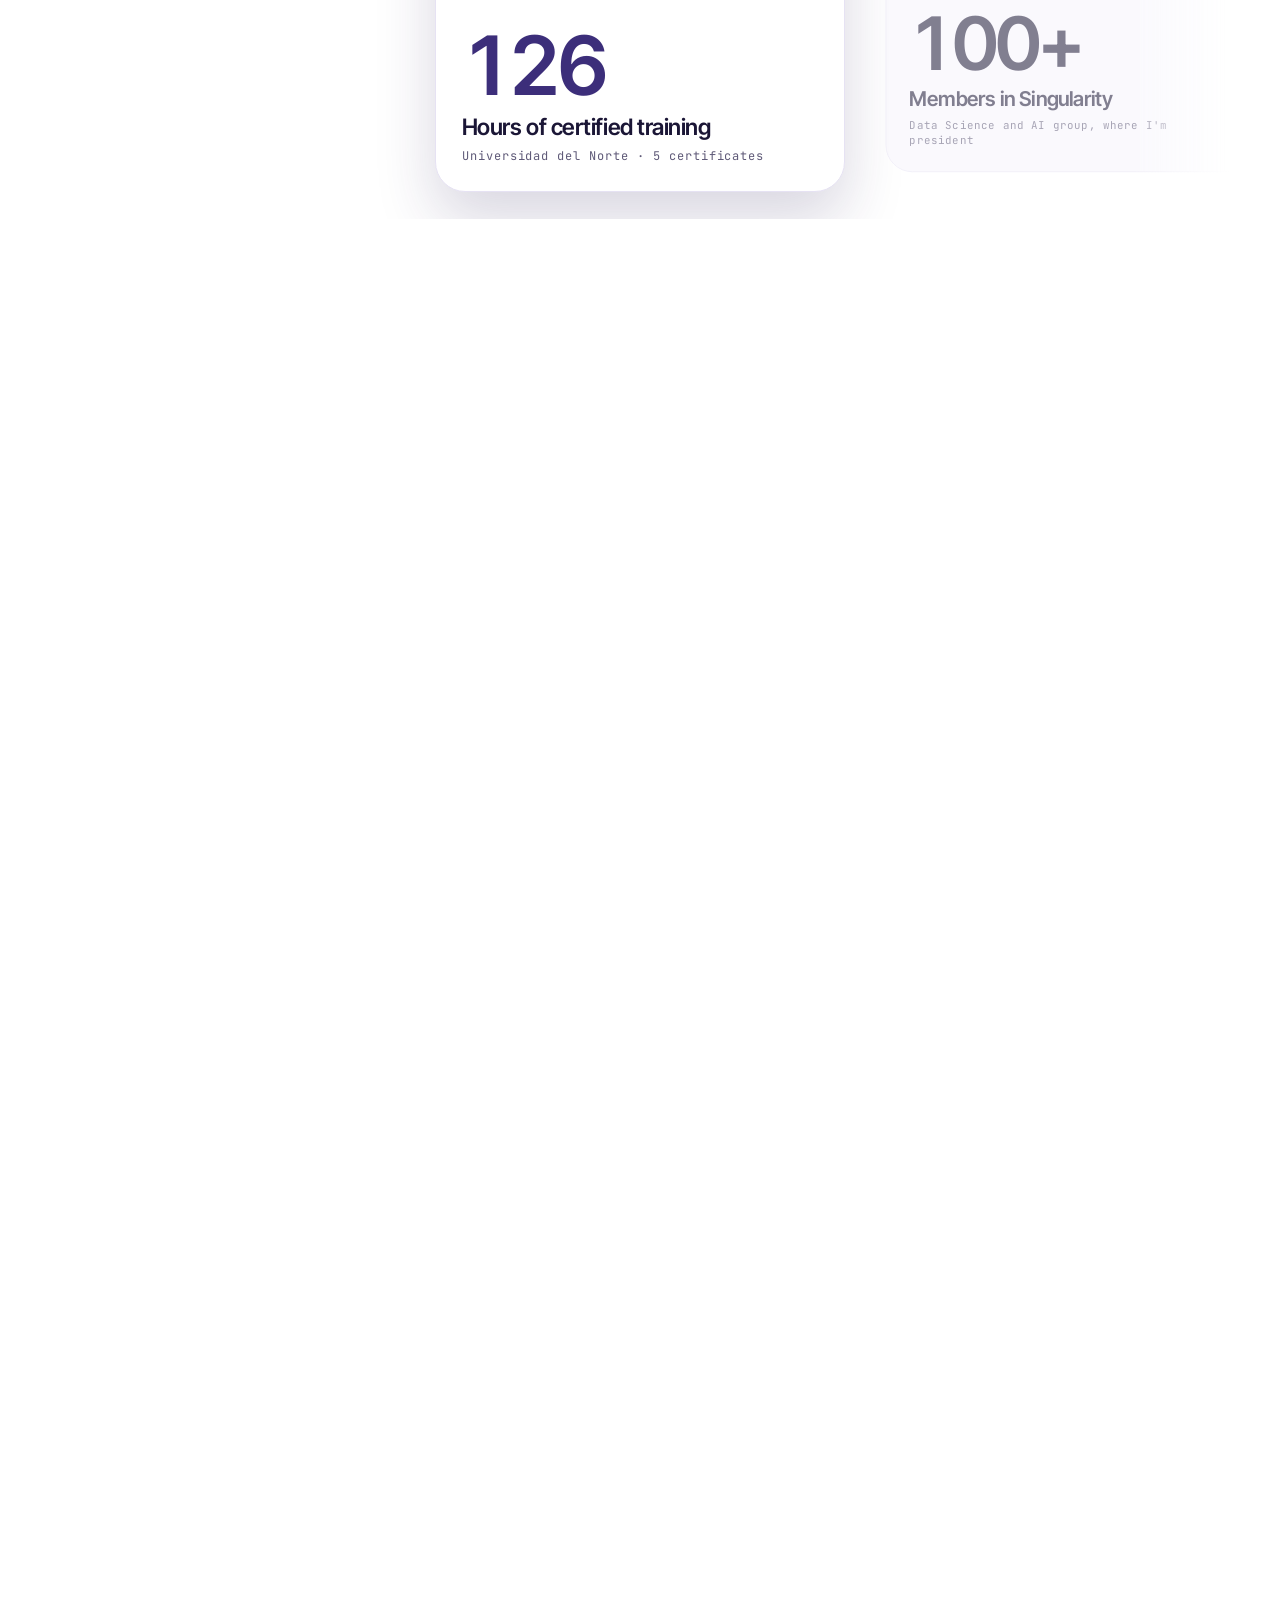
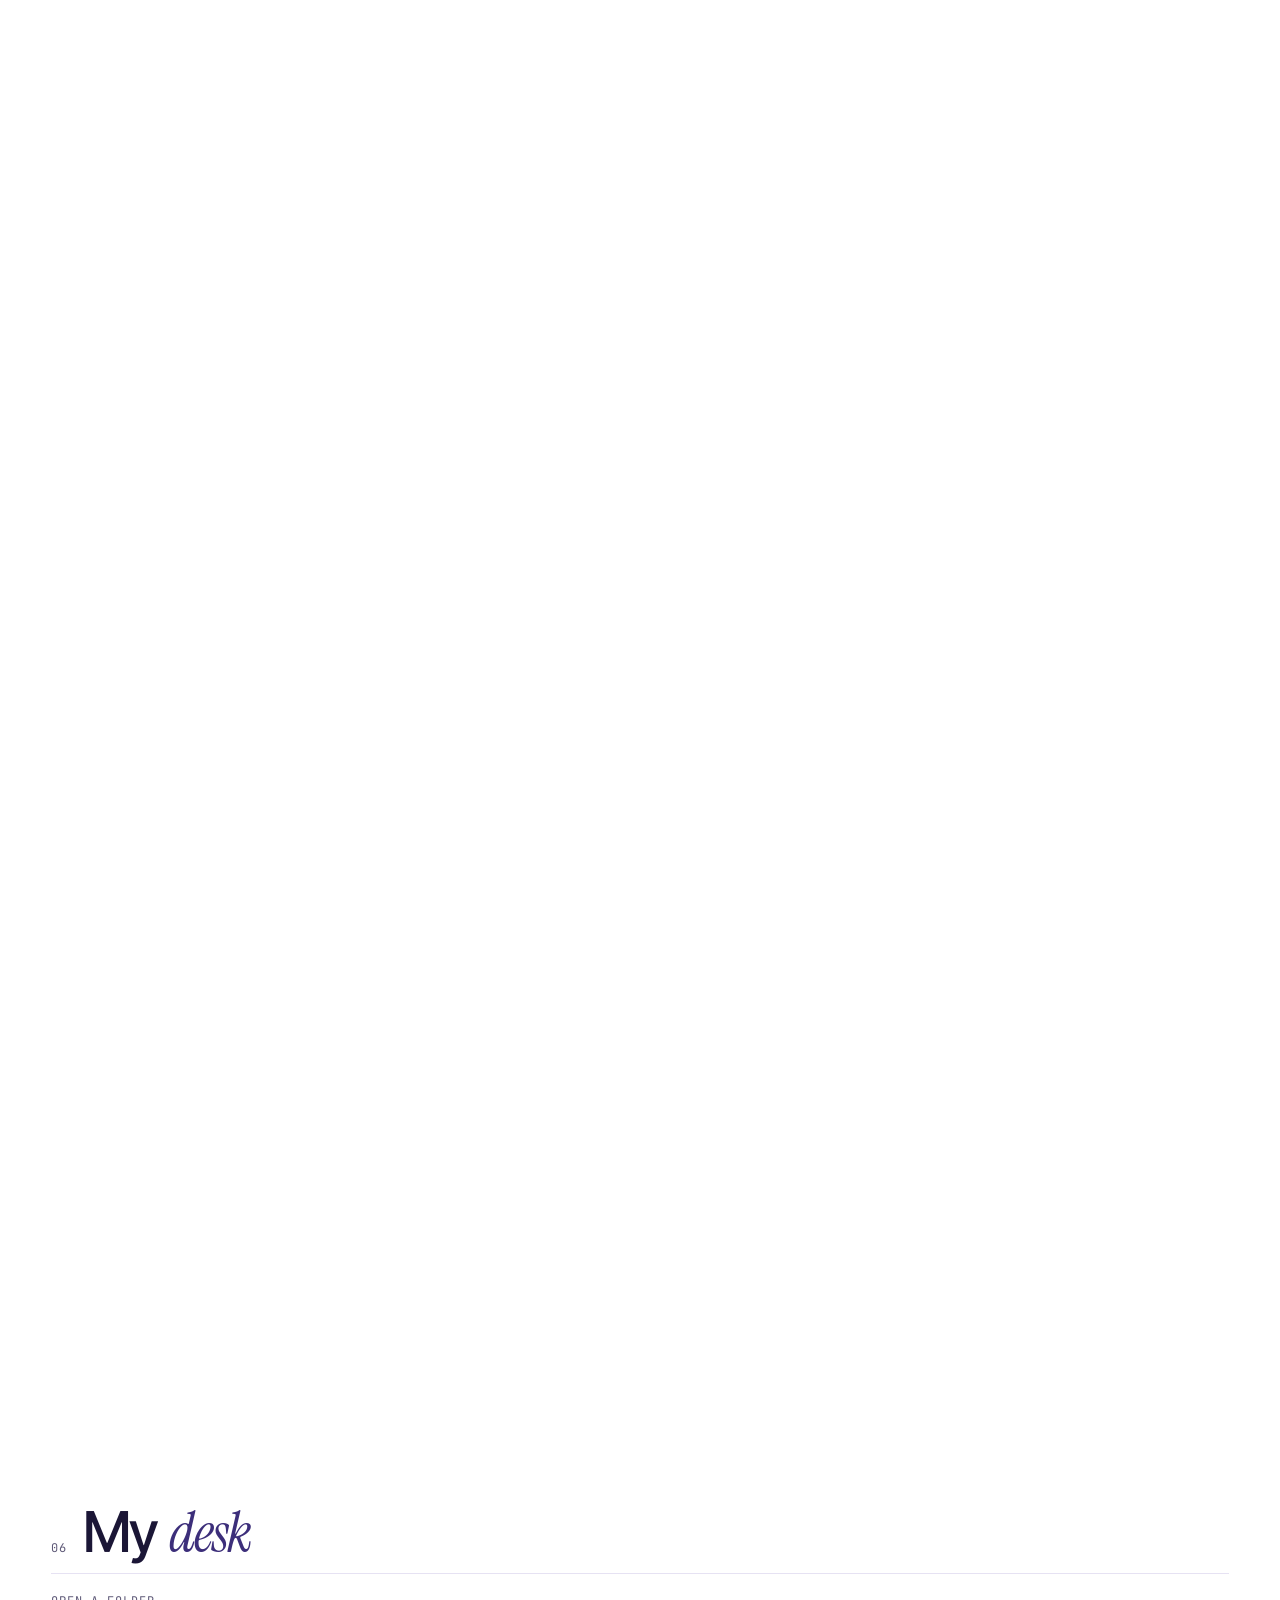
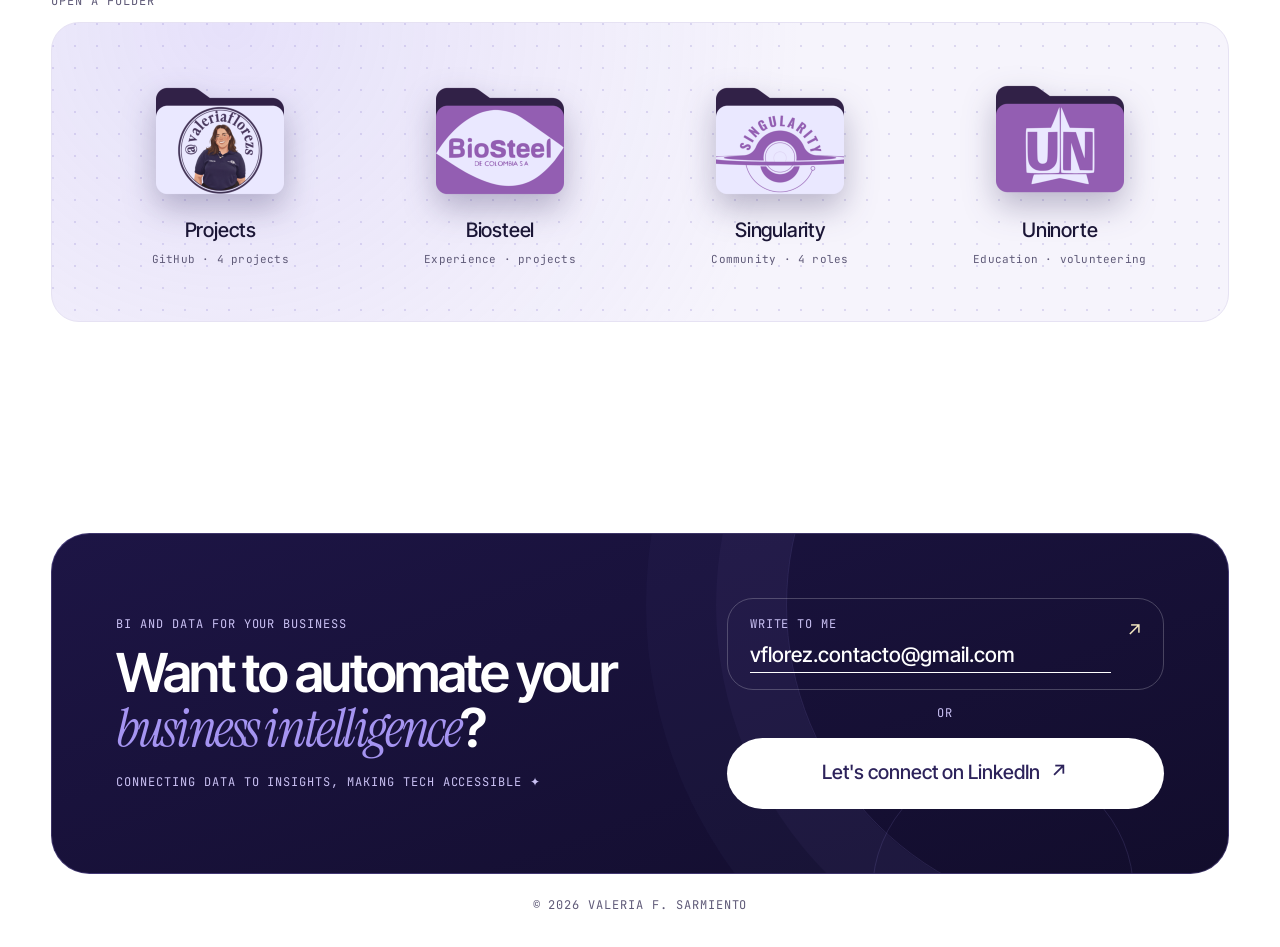
==== commit 054ad51e: "Acordeones: se abren al pasar el mouse, sin hacer clic Co-Authored-By: Claude Sonnet 5.5 <noreply@an" ====
--- a/index.html
+++ b/index.html
@@ -13,7 +13,7 @@
 <link rel="preconnect" href="https://fonts.googleapis.com">
 <link rel="preconnect" href="https://fonts.gstatic.com" crossorigin>
 <link href="https://fonts.googleapis.com/css2?family=Inter+Tight:wght@400;500;600&family=Instrument+Serif:ital@0;1&family=JetBrains+Mono:wght@400&display=swap" rel="stylesheet">
-<link rel="stylesheet" href="styles.css?v=28">
+<link rel="stylesheet" href="styles.css?v=29">
 </head>
 <body>
 
@@ -665,9 +665,9 @@
   <p class="lb-cap mono"></p>
 </dialog>
 
-<script src="i18n.js?v=28"></script>
-<script src="assets/lenis.min.js?v=28"></script>
-<script src="script.js?v=28"></script>
-<script src="motion.js?v=28"></script>
+<script src="i18n.js?v=29"></script>
+<script src="assets/lenis.min.js?v=29"></script>
+<script src="script.js?v=29"></script>
+<script src="motion.js?v=29"></script>
 </body>
 </html>
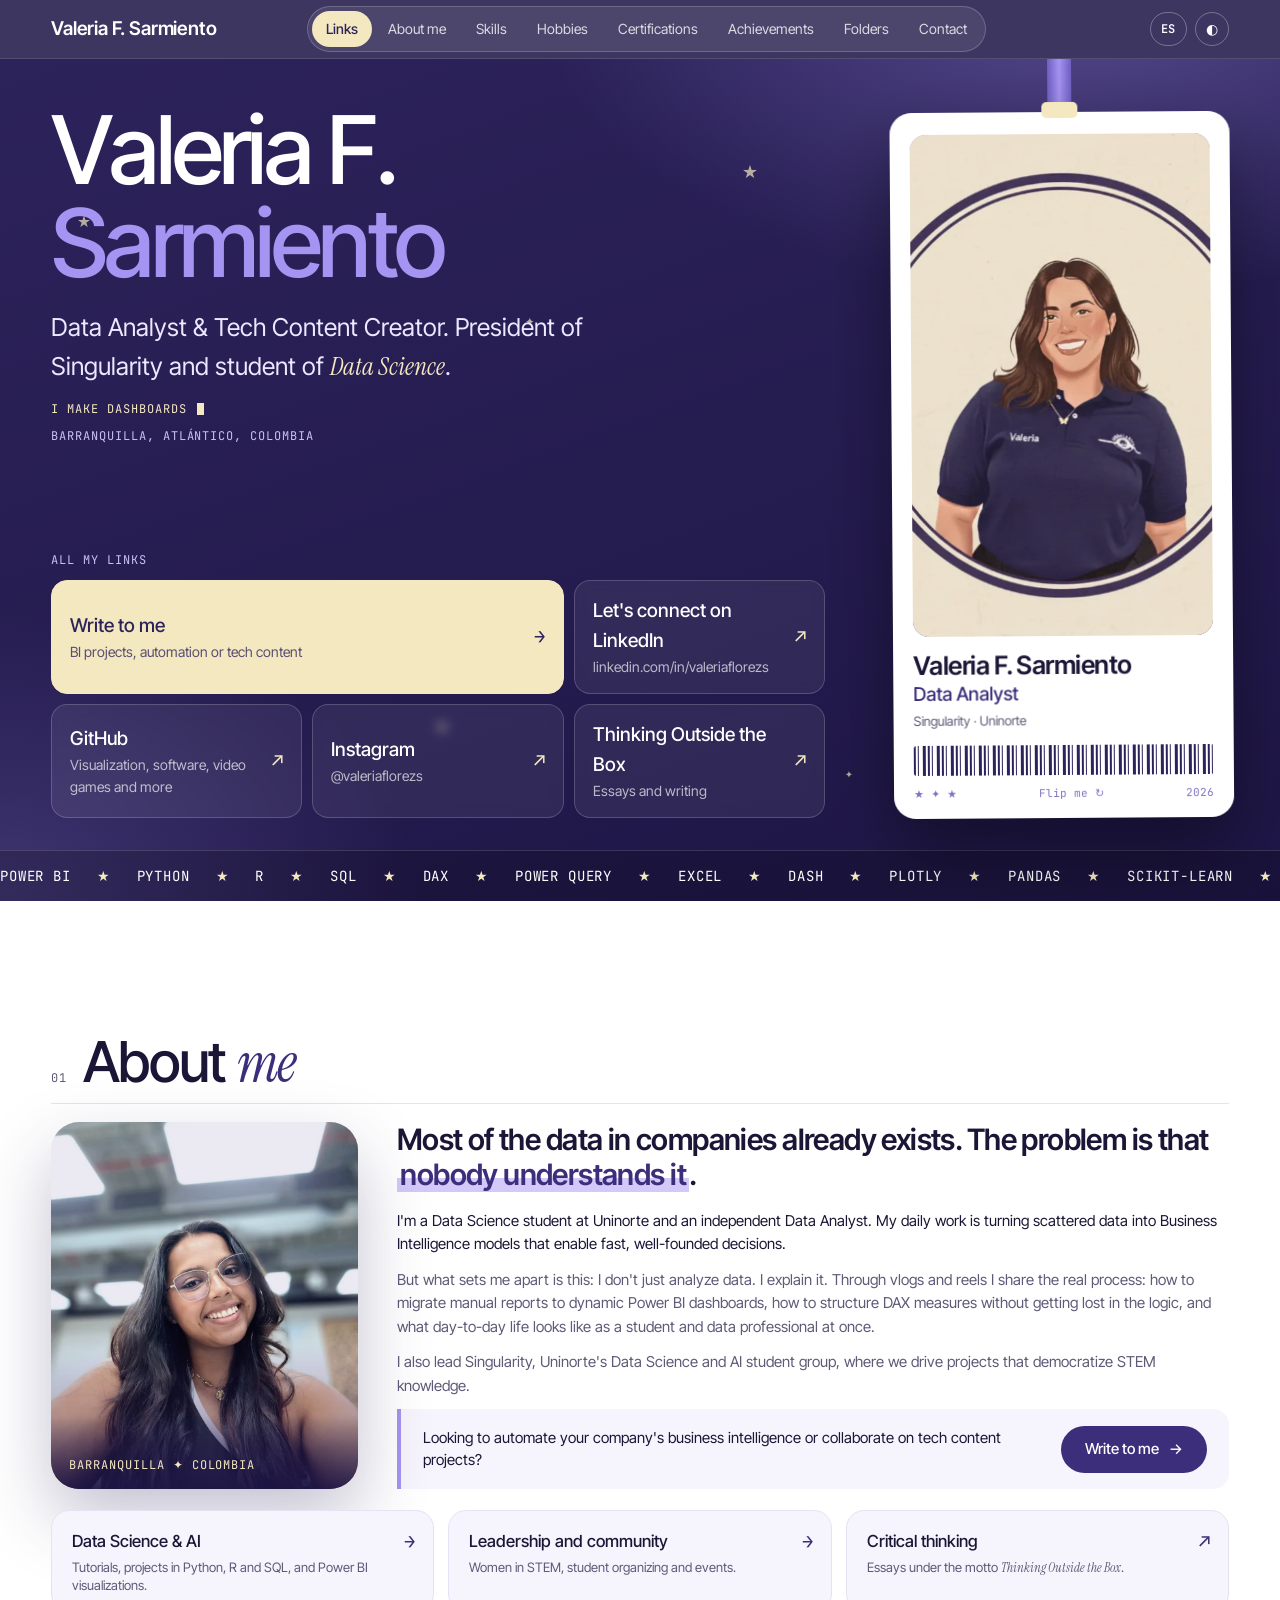
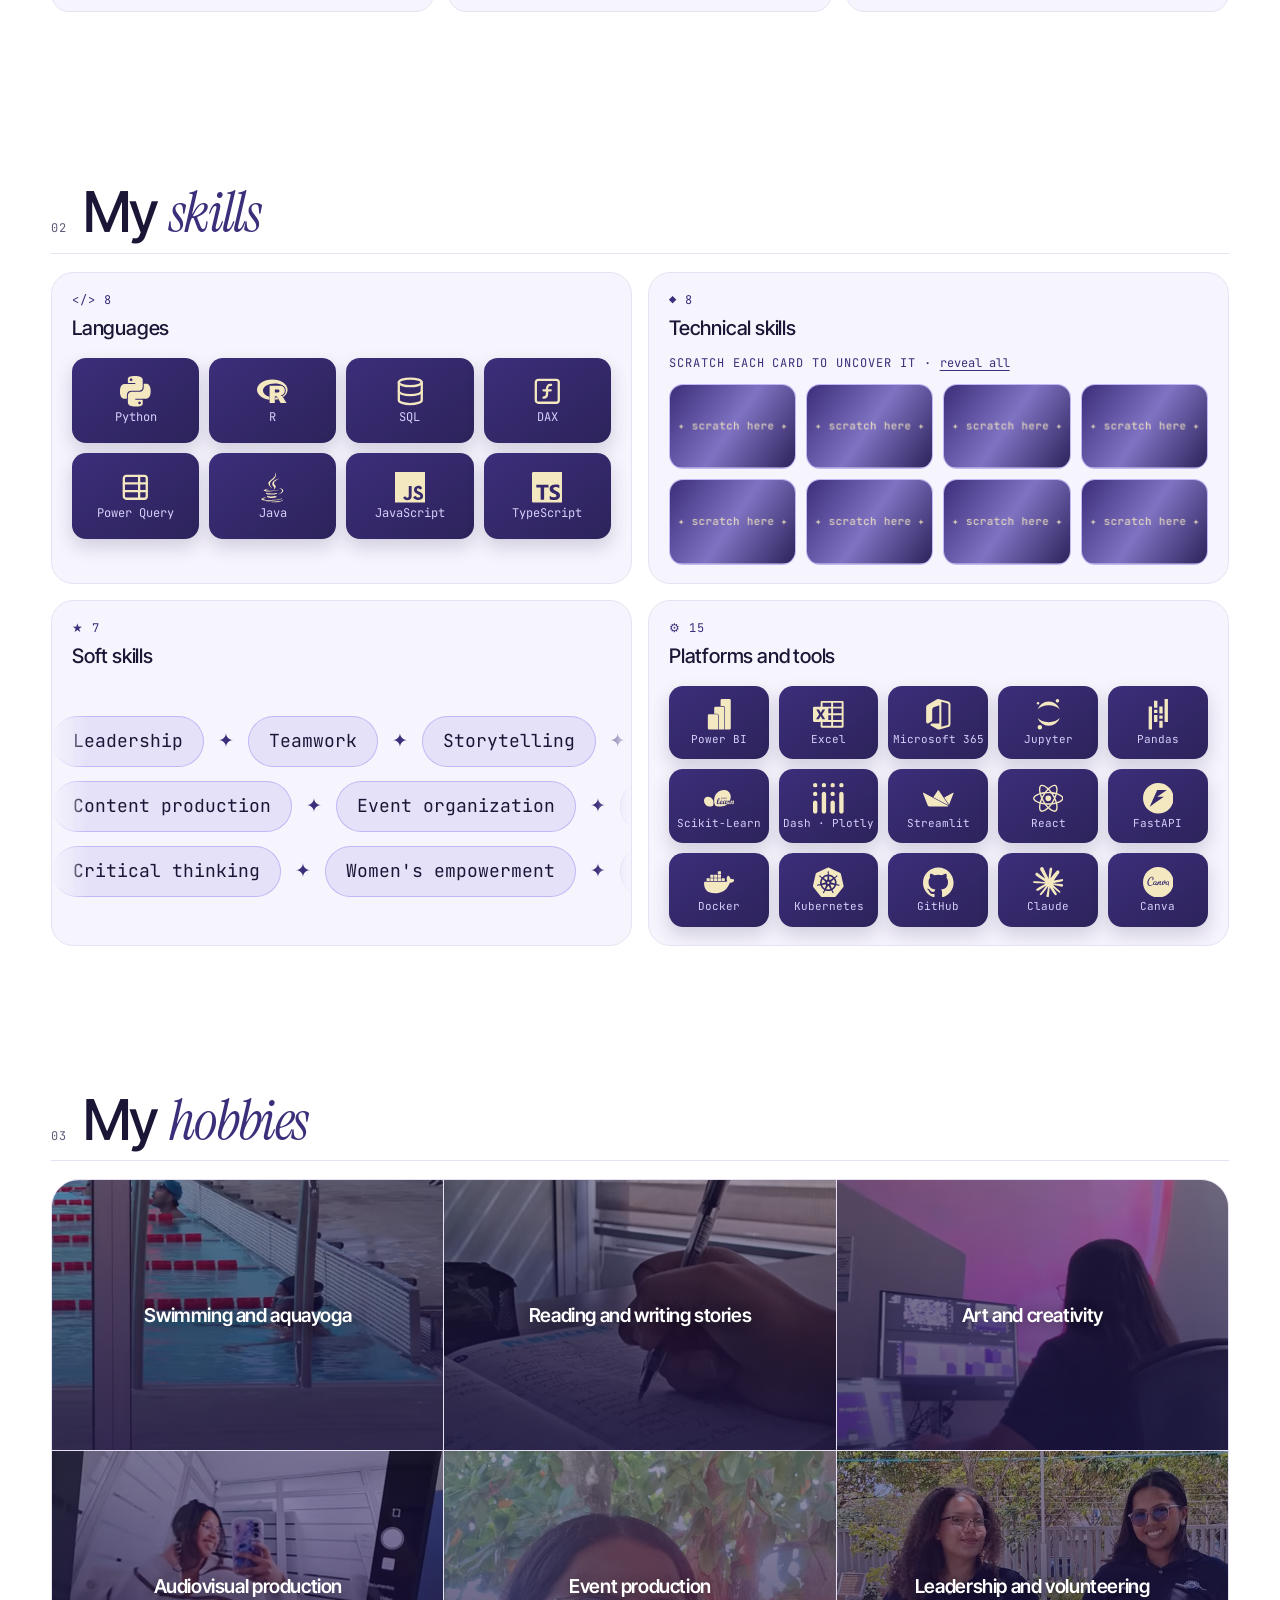
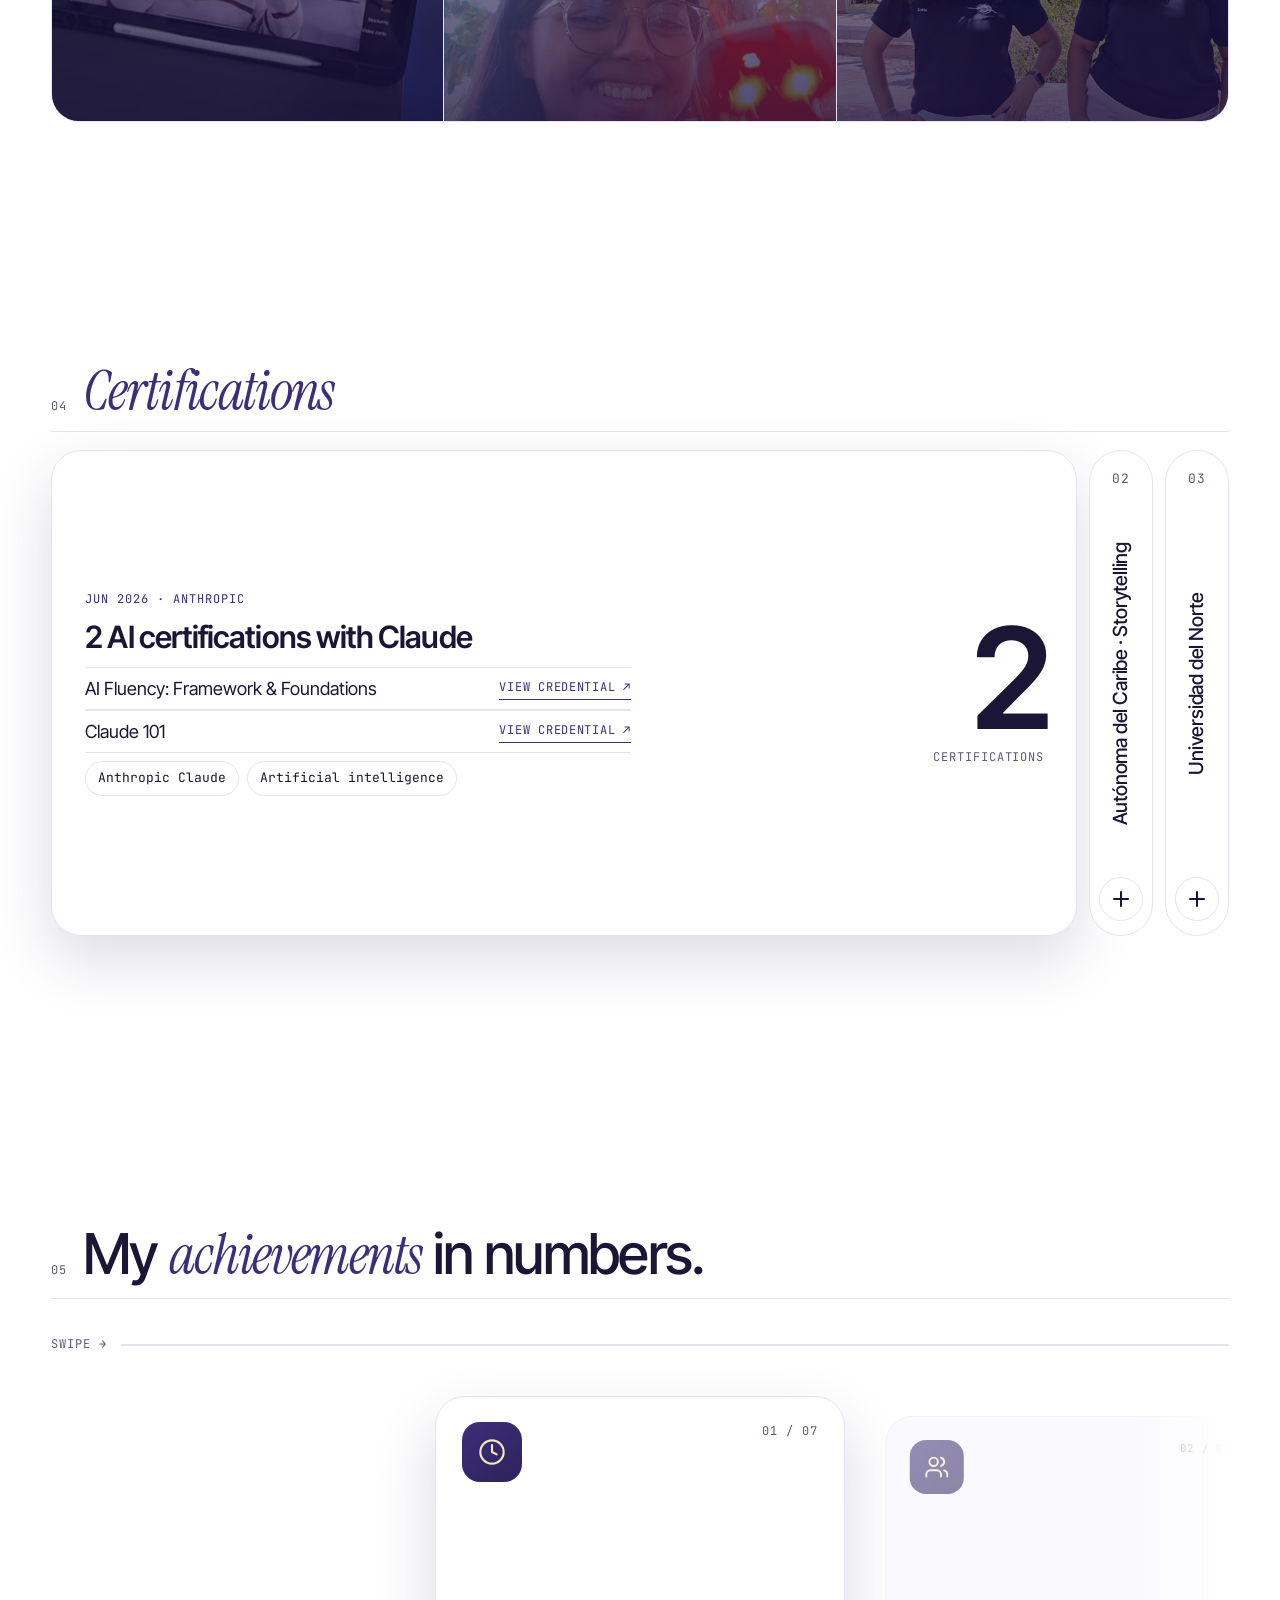
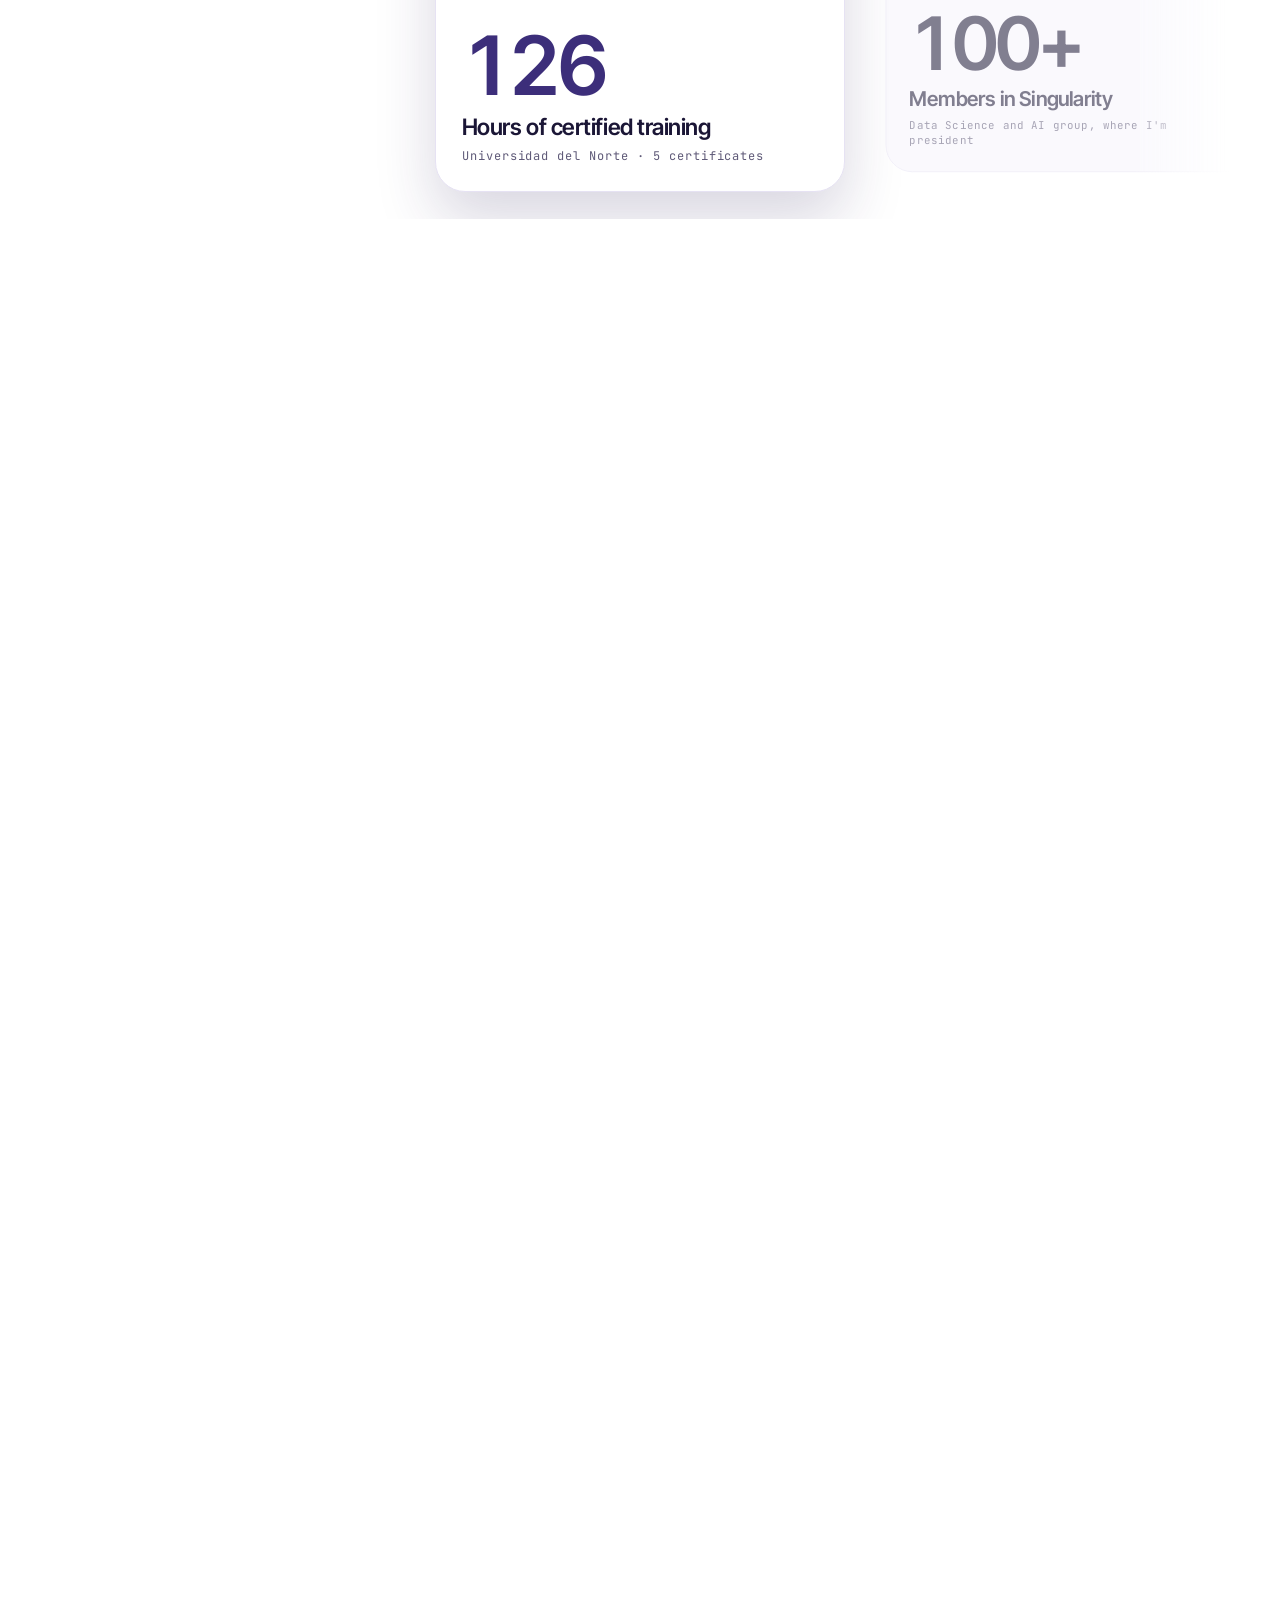
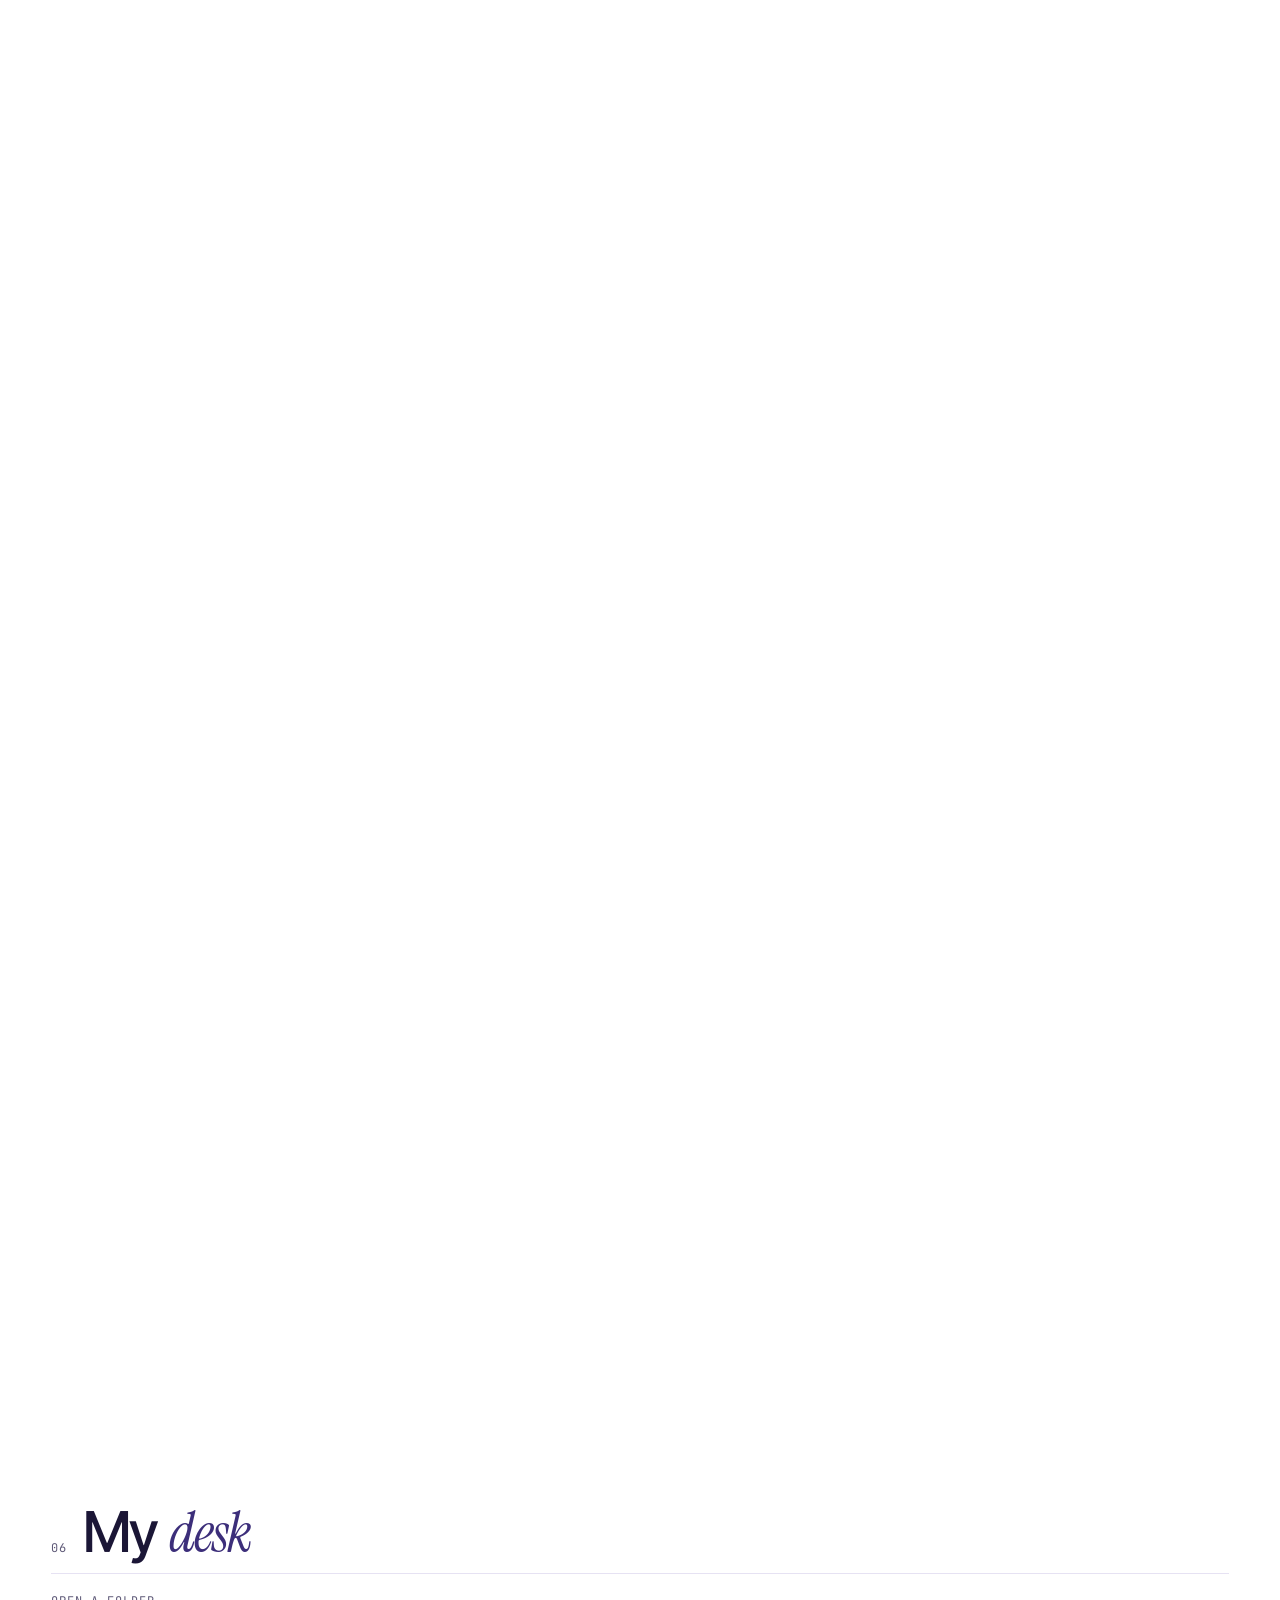
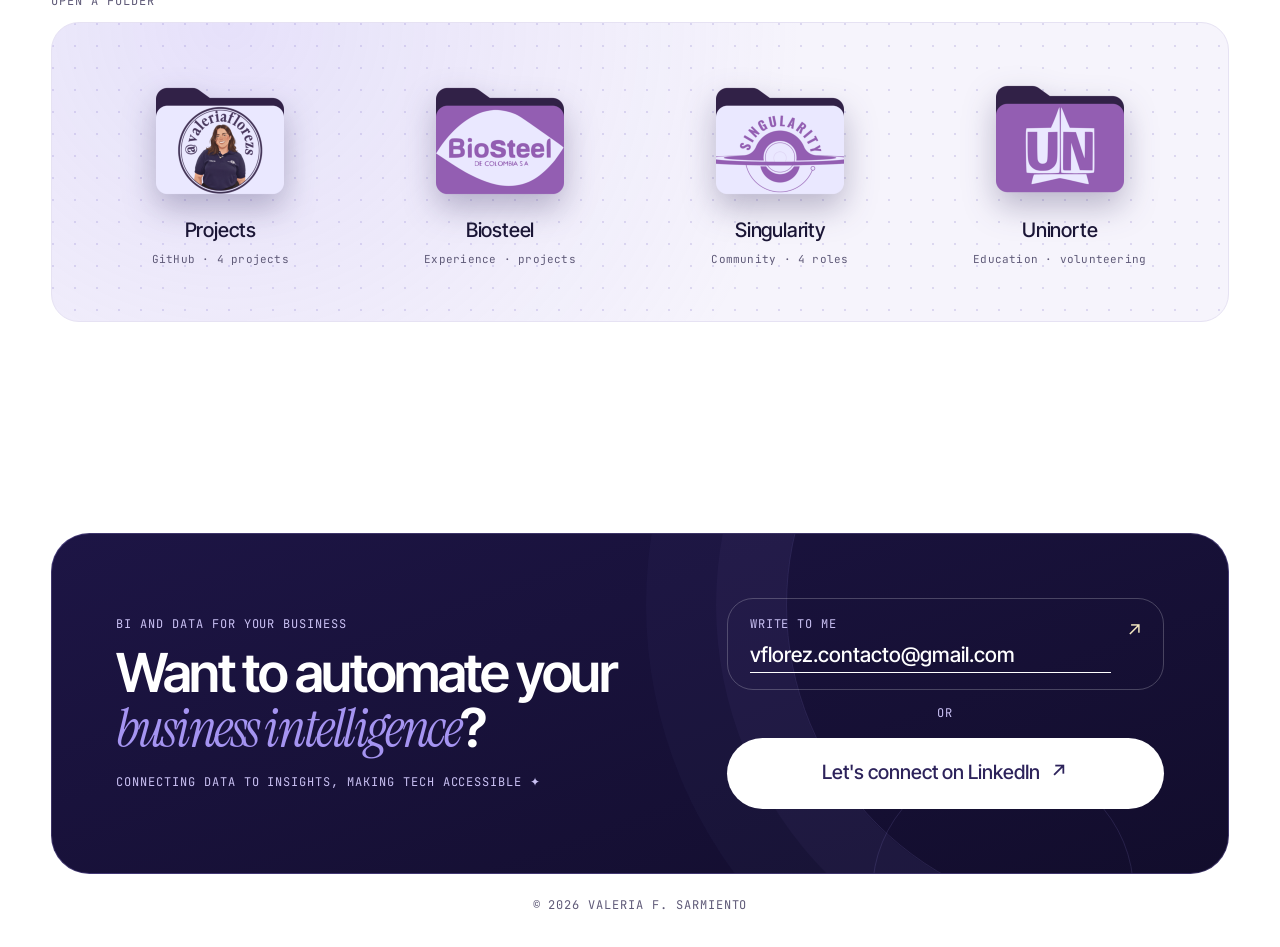
==== commit 7e1aa2e0: "Biosteel: línea de tiempo vertical que se dibuja con el scroll Co-Authored-By: Claude Sonnet 5.5 <no" ====
--- a/index.html
+++ b/index.html
@@ -13,7 +13,7 @@
 <link rel="preconnect" href="https://fonts.googleapis.com">
 <link rel="preconnect" href="https://fonts.gstatic.com" crossorigin>
 <link href="https://fonts.googleapis.com/css2?family=Inter+Tight:wght@400;500;600&family=Instrument+Serif:ital@0;1&family=JetBrains+Mono:wght@400&display=swap" rel="stylesheet">
-<link rel="stylesheet" href="styles.css?v=29">
+<link rel="stylesheet" href="styles.css?v=30">
 </head>
 <body>
 
@@ -410,8 +410,8 @@
   </div>
   <div class="win-body">
     <div class="win-head"><img src="assets/icons/biosteel.png" alt="" width="72" height="72"><div><h2 id="t-biosteel">Biosteel <em>de Colombia</em></h2><p class="mono">Experiencia y proyectos · Barranquilla</p></div><video class="head-clip" muted loop playsinline preload="none" poster="assets/hobbies/biosteel.jpg" aria-hidden="true"><source src="assets/hobbies/biosteel.webm" type="video/webm"><source src="assets/hobbies/biosteel.mp4" type="video/mp4"></video></div>
-    <ol class="tl">
-        <li class="tilt">
+    <ol class="tl vtl">
+        <li>
           <div class="mono">Feb 2026 — Presente</div>
           <h3>Analista de datos</h3>
           <div class="org">Biosteel de Colombia SA · Barranquilla</div>
@@ -423,7 +423,7 @@
           </ul>
           <div class="chips tech"><span class="chip">Power BI</span><span class="chip">DAX</span><span class="chip">Power Query</span><span class="chip">Python</span><span class="chip">R</span><span class="chip">Excel</span></div>
         </li>
-        <li class="tilt">
+        <li>
           <div class="mono">Dic 2025 — Ene 2026</div>
           <h3>Auxiliar administrativo</h3>
           <div class="org">Biosteel de Colombia SA · Barranquilla</div>
@@ -665,9 +665,9 @@
   <p class="lb-cap mono"></p>
 </dialog>
 
-<script src="i18n.js?v=29"></script>
-<script src="assets/lenis.min.js?v=29"></script>
-<script src="script.js?v=29"></script>
-<script src="motion.js?v=29"></script>
+<script src="i18n.js?v=30"></script>
+<script src="assets/lenis.min.js?v=30"></script>
+<script src="script.js?v=30"></script>
+<script src="motion.js?v=30"></script>
 </body>
 </html>
--- a/styles.css
+++ b/styles.css
@@ -916,3 +916,27 @@
   #logros.pinned .nums { overflow: hidden; scroll-snap-type: none; cursor: default; }
   #logros.pinned .nums-btn { display: none; }
 }
+
+/* Línea de tiempo vertical que se dibuja al hacer scroll (Biosteel) */
+.vtl { --yc: 150px; --sx: calc(var(--yc) + 22px); position: relative; display: block; margin-top: 8px; }
+.vtl > li { display: grid; grid-template-columns: var(--yc) 44px minmax(0, 1fr); padding: 0 0 clamp(26px, 4vh, 40px); border: 0; border-radius: 0; background: none; overflow: visible; box-shadow: none; }
+.vtl > li:hover { border: 0; }
+.vtl > li::before { content: ""; grid-column: 2; grid-row: 1; justify-self: center; margin-top: 6px; width: 13px; height: 13px; border-radius: 50%; background: var(--bg); box-shadow: inset 0 0 0 1px var(--muted); position: relative; z-index: 1; }
+.vtl > li > .mono { grid-column: 1; grid-row: 1; text-align: right; padding-top: 2px; line-height: 1.5; }
+.vtl > li > :not(.mono) { grid-column: 3; }
+.vtl::before { content: ""; position: absolute; top: 8px; bottom: 8px; left: var(--sx); width: 1px; background: var(--line); }
+.vtl-fill { position: absolute; top: 8px; bottom: 8px; left: var(--sx); width: 2px; margin-left: -.5px; background: var(--accent); transform: scaleY(0); transform-origin: 50% 0; z-index: 0; will-change: transform; }
+.vtl > li > h3 { margin-top: 0; font-size: clamp(20px, 1.6vw + 6px, 28px); letter-spacing: -.03em; }
+.vtl.vtl-js > li > :not(.mono) { transition: color .7s var(--ease), opacity .7s var(--ease), transform .8s var(--ease); }
+.vtl.vtl-js > li:not(.lit) > :not(.mono) { opacity: .45; transform: translateX(-6px); }
+.vtl.vtl-js > li:not(.lit) > .mono { opacity: .55; }
+.vtl > li > .mono { transition: opacity .7s var(--ease); }
+.vtl > li::before { transition: background-color .5s var(--ease), box-shadow .5s var(--ease), transform .6s var(--ease); }
+.vtl.vtl-js > li.lit::before { background: var(--accent); box-shadow: 0 0 0 5px rgba(128,115,195,.22); transform: scale(1.1); }
+@media (max-width: 759px) {
+  .vtl { --sx: 6px; }
+  .vtl > li { grid-template-columns: 28px minmax(0, 1fr); }
+  .vtl > li::before { grid-column: 1; justify-self: start; }
+  .vtl > li > .mono { grid-column: 2; text-align: left; margin-bottom: 8px; }
+  .vtl > li > :not(.mono) { grid-column: 2; }
+}
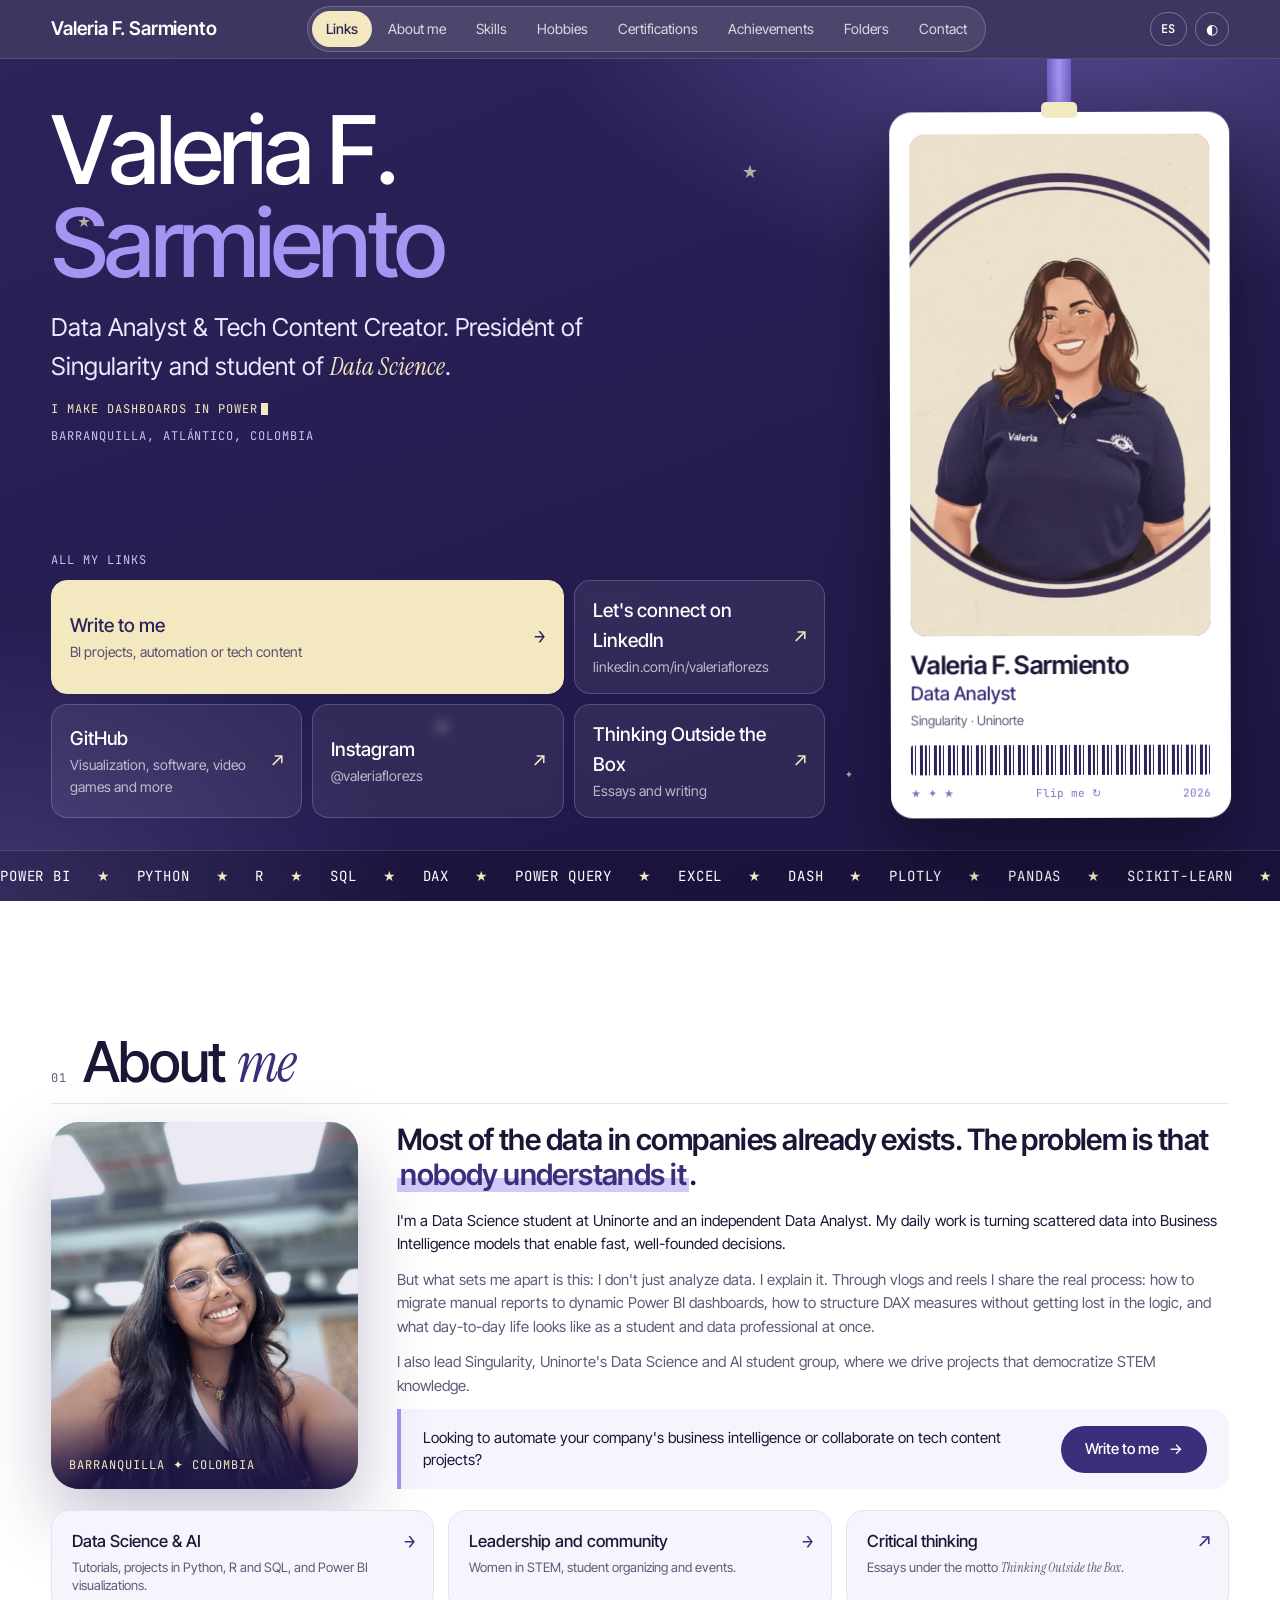
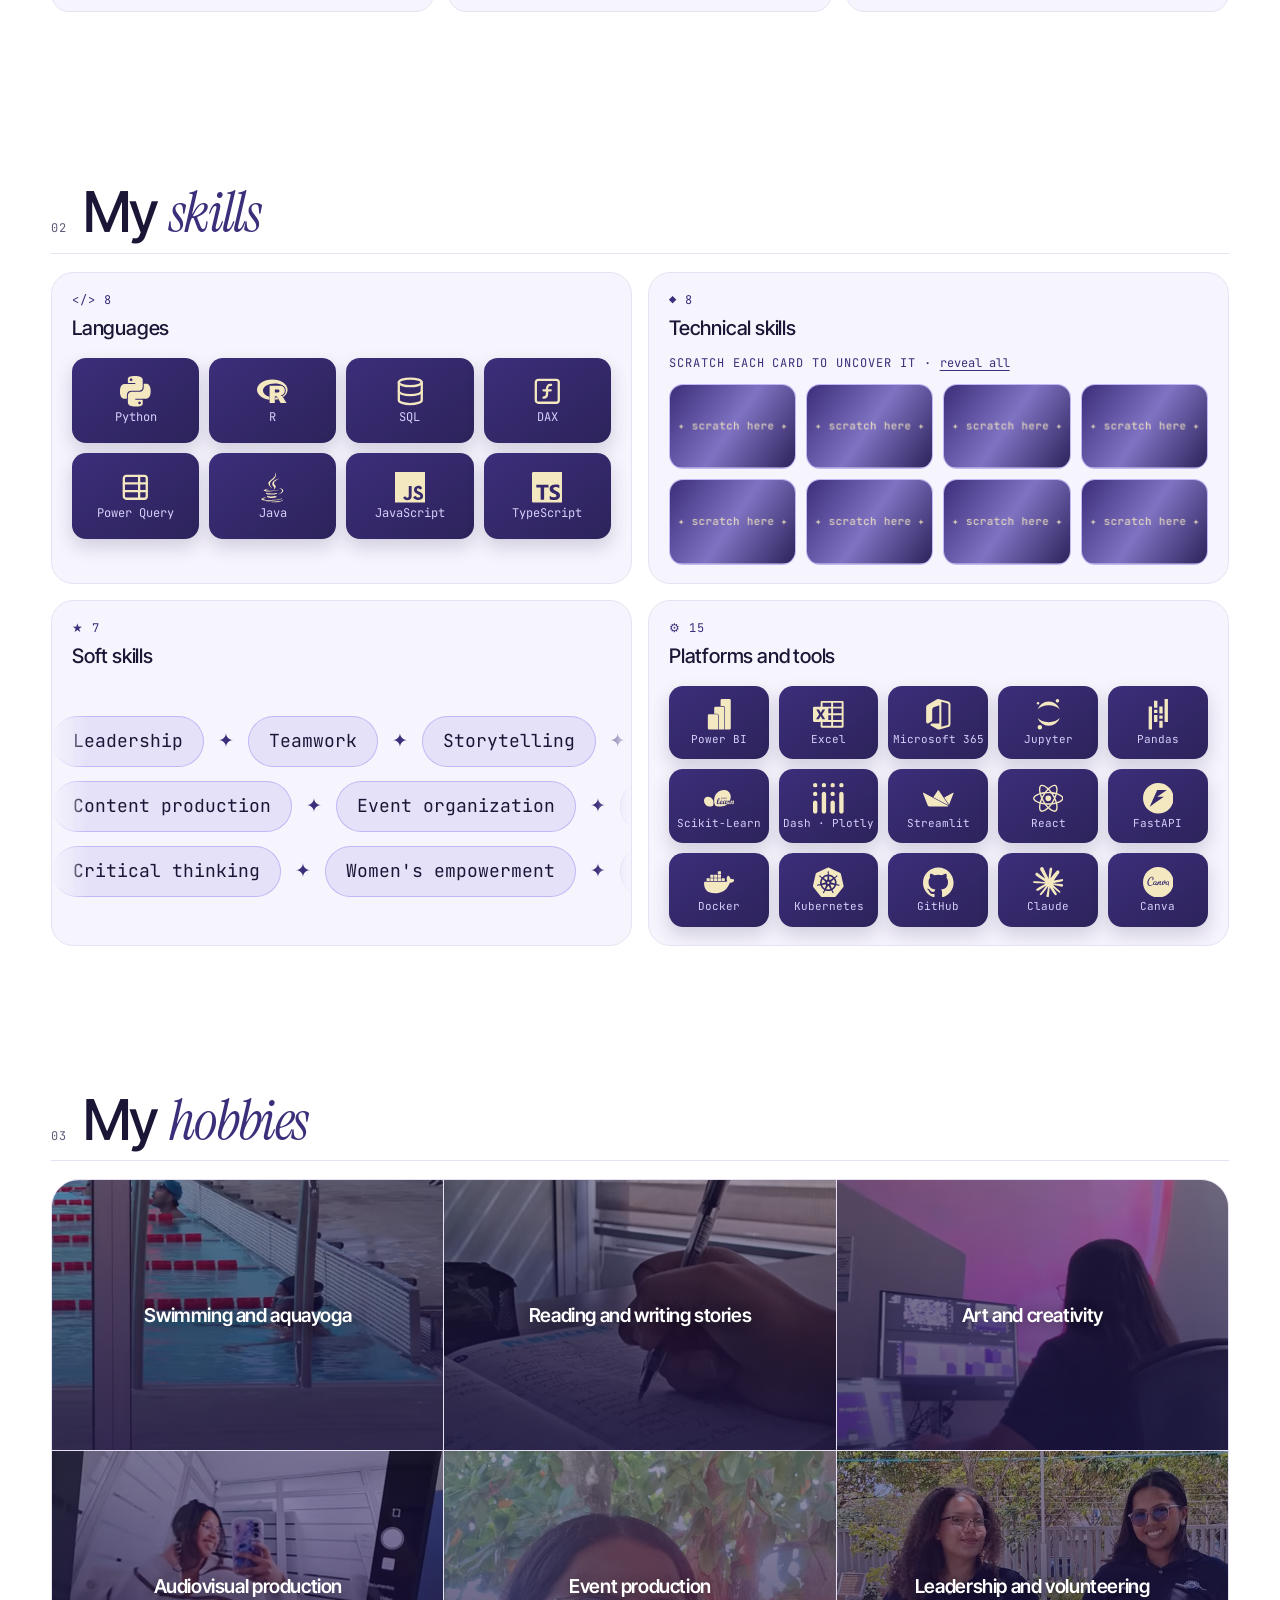
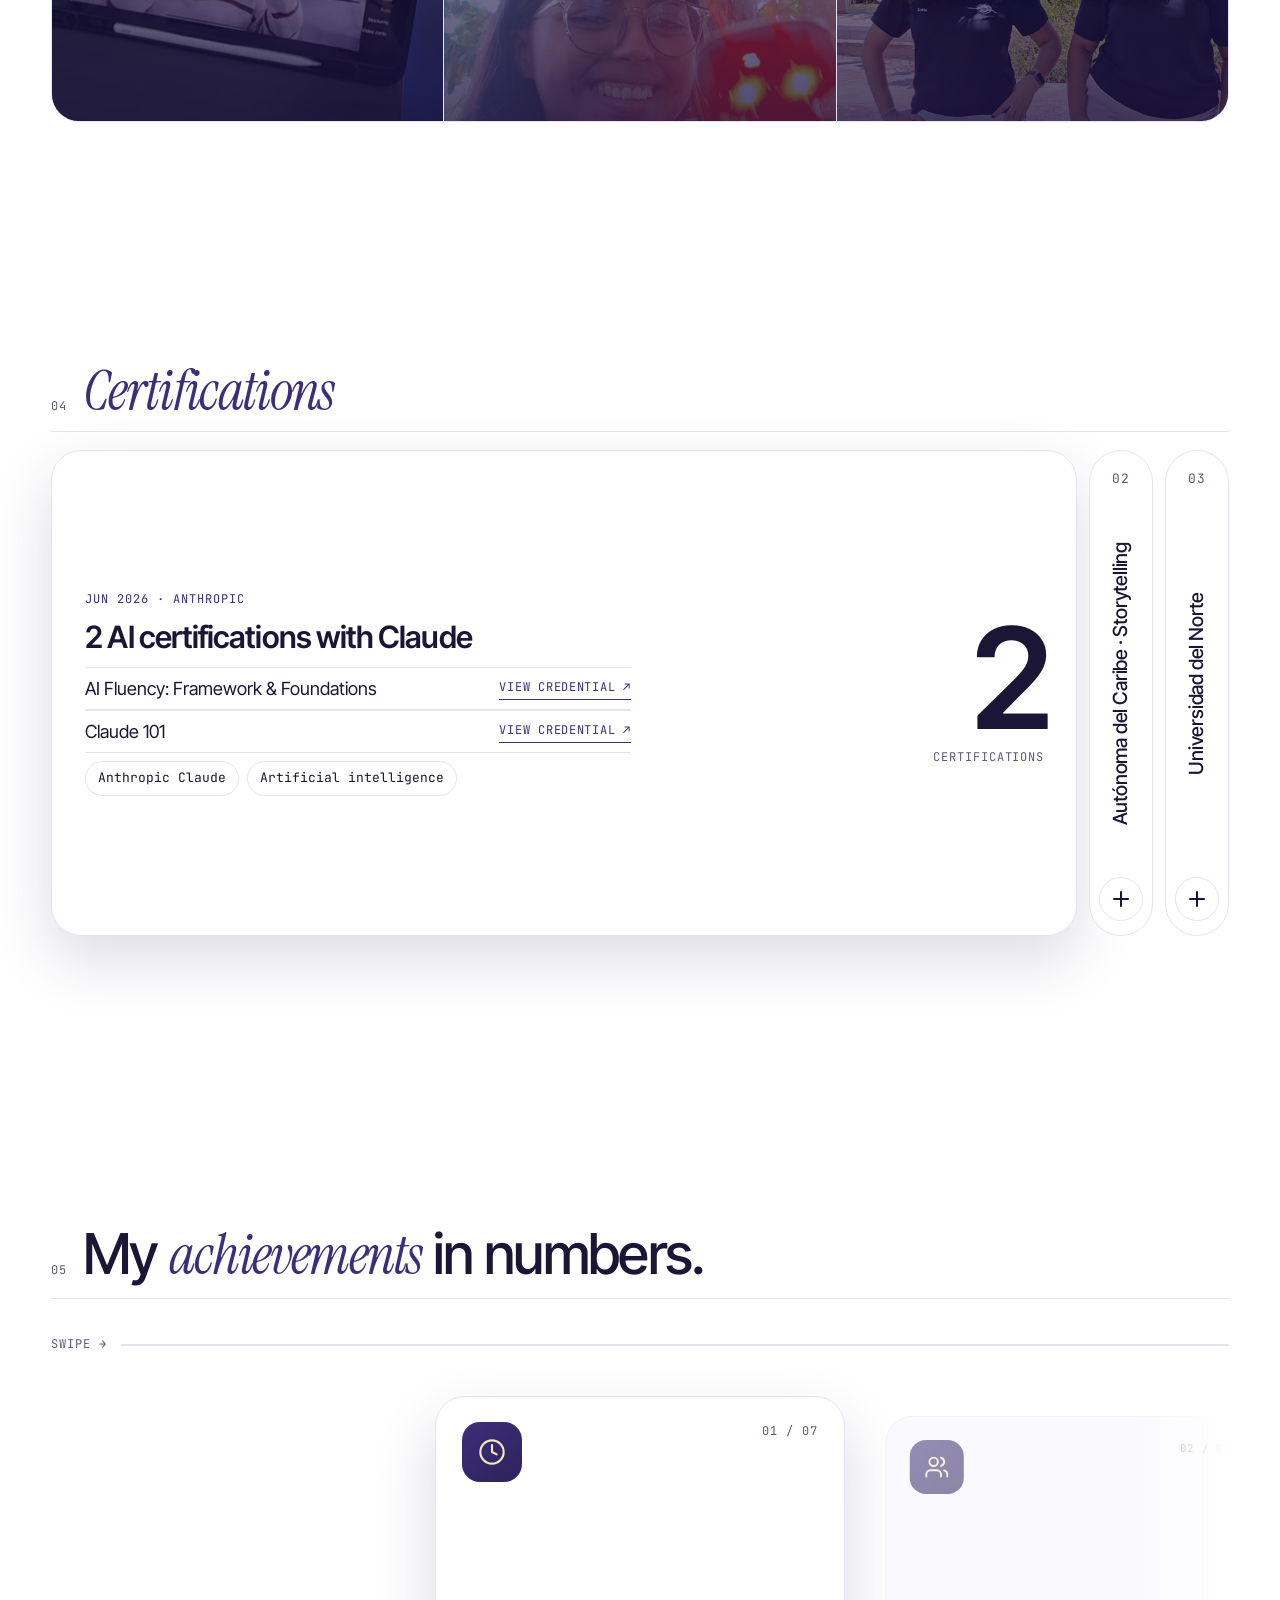
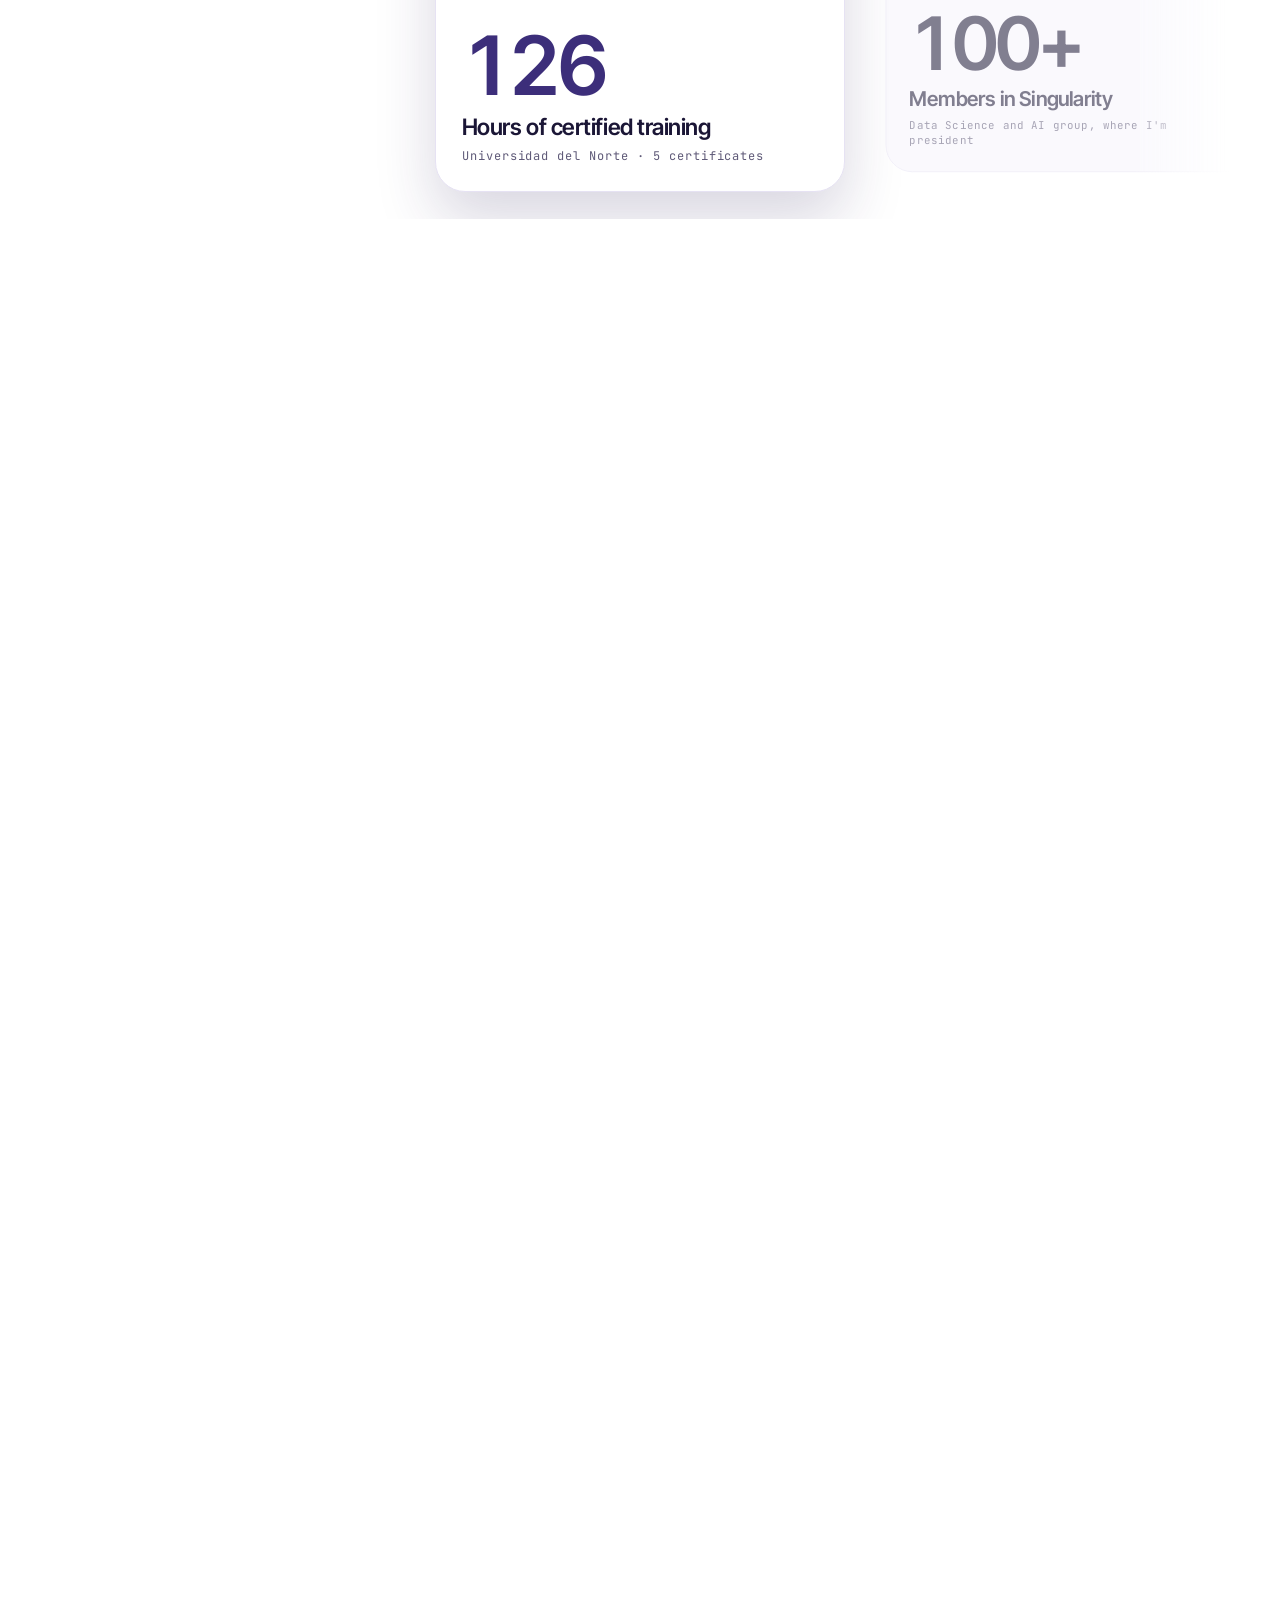
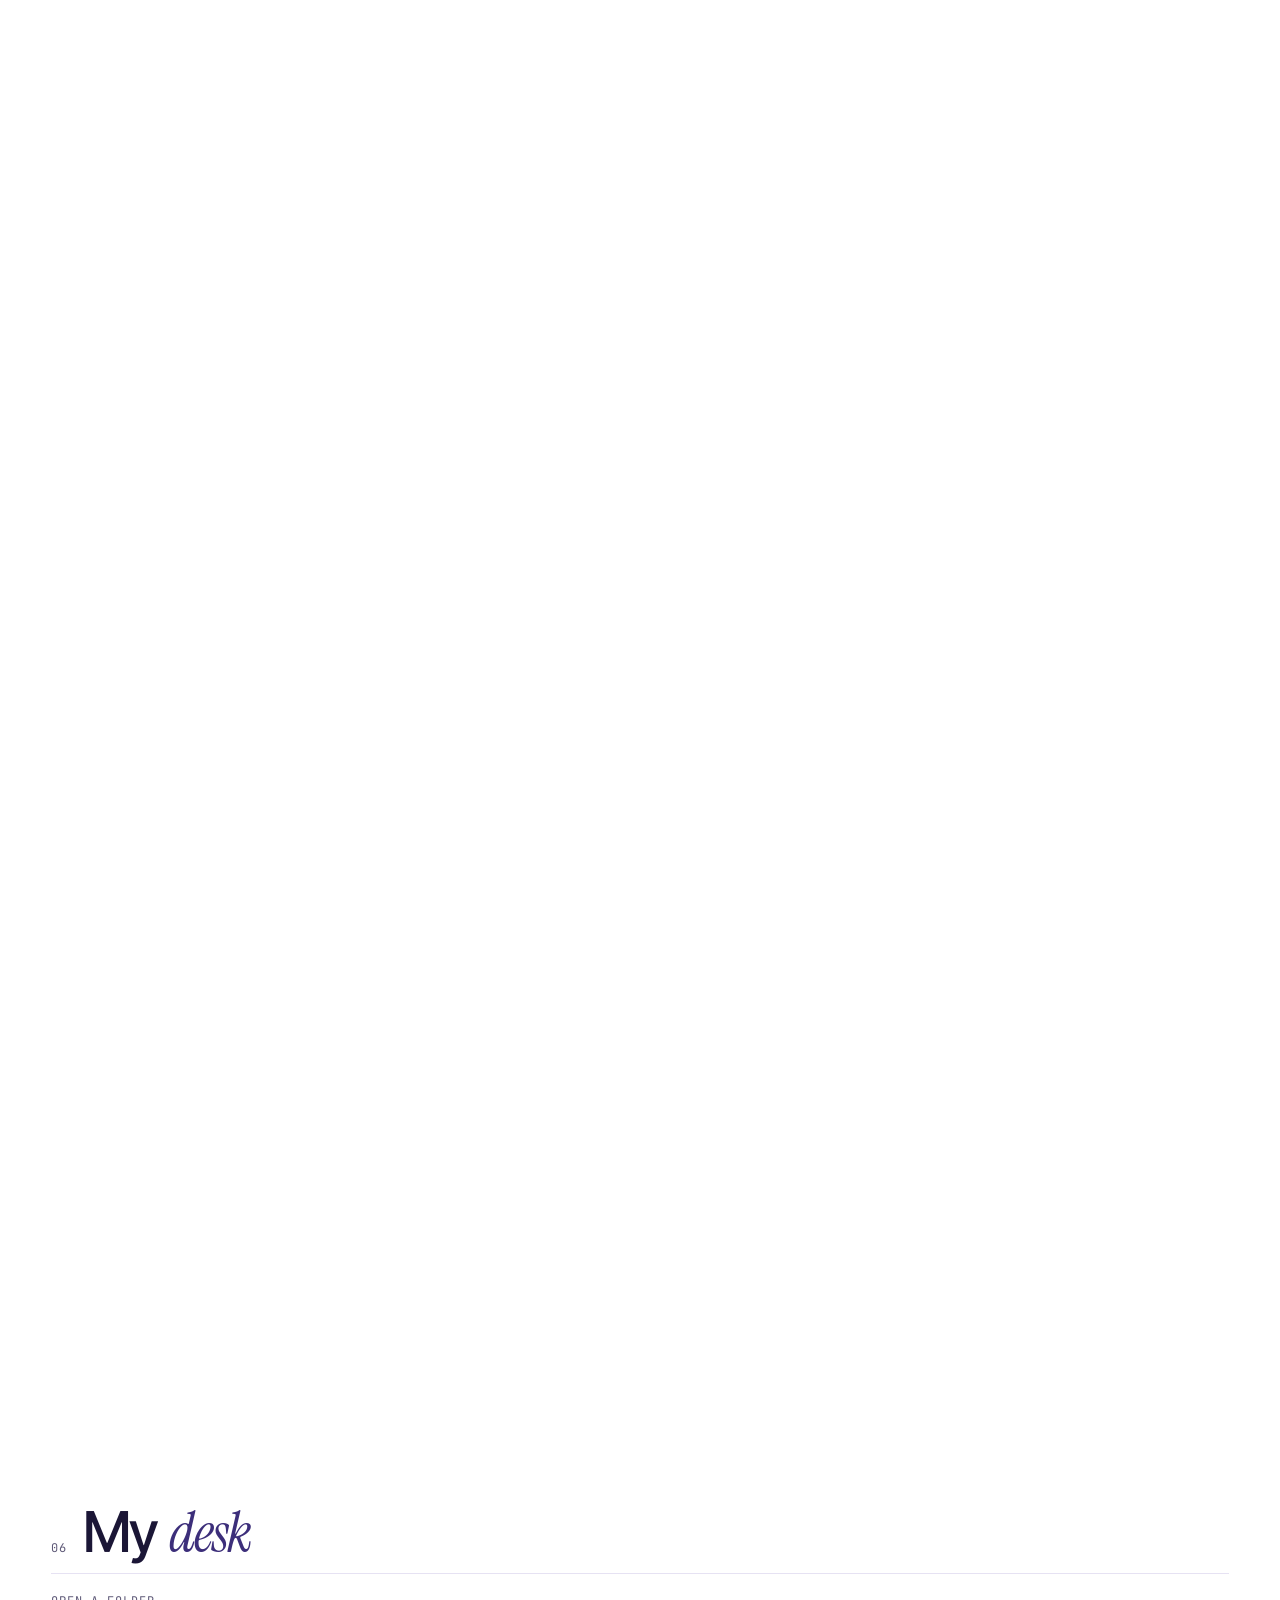
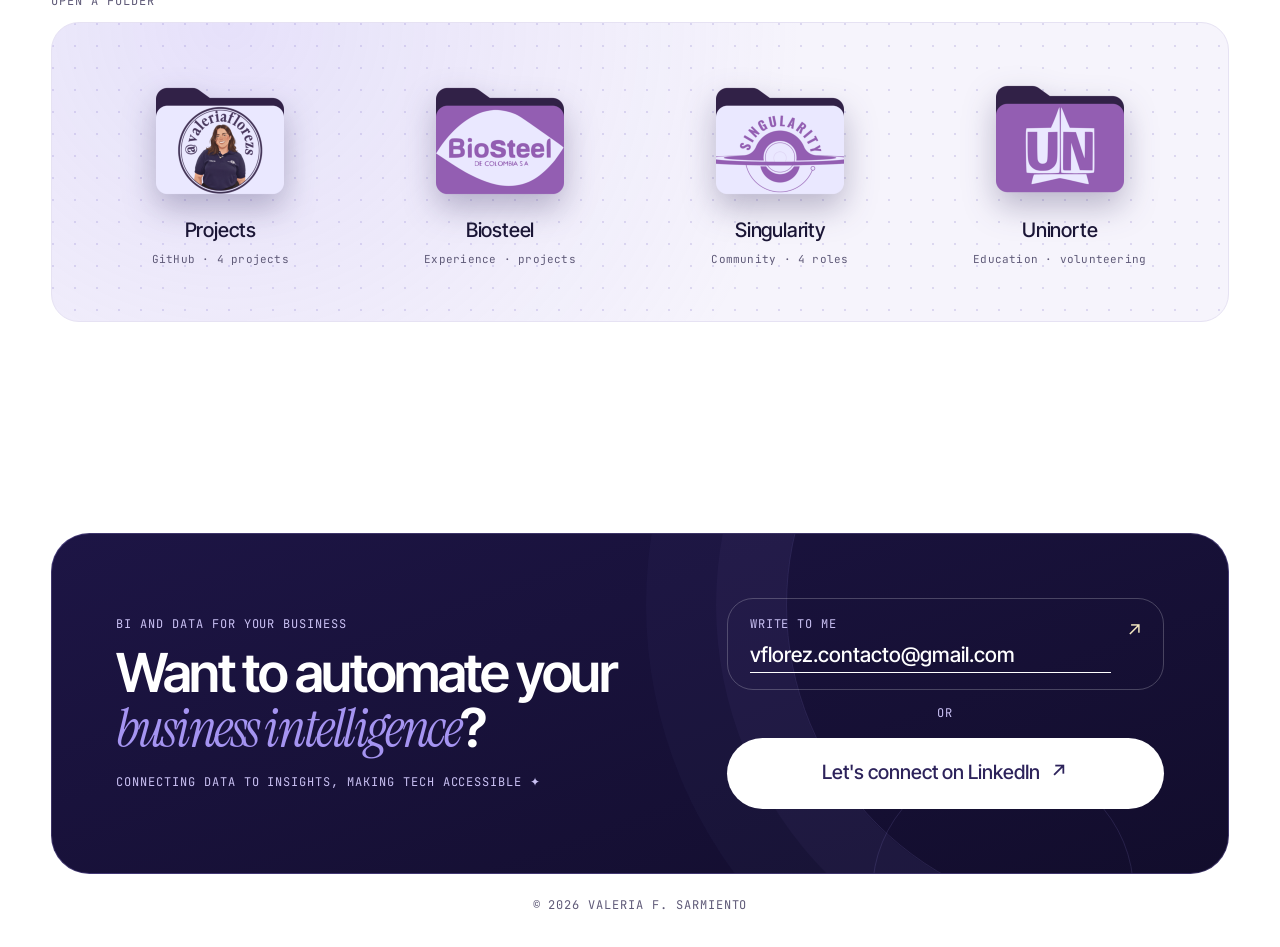
==== commit d7a69da7: "Singularity: la línea de tiempo avanza rol por rol al abrir la carpeta Co-Authored-By: Claude Sonnet" ====
--- a/index.html
+++ b/index.html
@@ -13,7 +13,7 @@
 <link rel="preconnect" href="https://fonts.googleapis.com">
 <link rel="preconnect" href="https://fonts.gstatic.com" crossorigin>
 <link href="https://fonts.googleapis.com/css2?family=Inter+Tight:wght@400;500;600&family=Instrument+Serif:ital@0;1&family=JetBrains+Mono:wght@400&display=swap" rel="stylesheet">
-<link rel="stylesheet" href="styles.css?v=30">
+<link rel="stylesheet" href="styles.css?v=31">
 </head>
 <body>
 
@@ -665,9 +665,9 @@
   <p class="lb-cap mono"></p>
 </dialog>
 
-<script src="i18n.js?v=30"></script>
-<script src="assets/lenis.min.js?v=30"></script>
-<script src="script.js?v=30"></script>
-<script src="motion.js?v=30"></script>
+<script src="i18n.js?v=31"></script>
+<script src="assets/lenis.min.js?v=31"></script>
+<script src="script.js?v=31"></script>
+<script src="motion.js?v=31"></script>
 </body>
 </html>
--- a/styles.css
+++ b/styles.css
@@ -940,3 +940,15 @@
   .vtl > li > .mono { grid-column: 2; text-align: left; margin-bottom: 8px; }
   .vtl > li > :not(.mono) { grid-column: 2; }
 }
+
+/* Singularity: la línea de tiempo avanza rol por rol al abrir la carpeta */
+@property --p { syntax: "<percentage>"; inherits: false; initial-value: 100%; }
+@media (prefers-reduced-motion: no-preference) {
+  .js .tline .tl-chev { --p: 0%; -webkit-mask-image: linear-gradient(90deg, #000 var(--p), transparent calc(var(--p) + 1%)); mask-image: linear-gradient(90deg, #000 var(--p), transparent calc(var(--p) + 1%)); }
+  .js .tline .tl-clock { transform: scale(0); }
+  .js .tline .tl-card { opacity: 0; transform: translateY(26px); }
+  .js .tline .tl-item.down .tl-card { transform: translateY(-26px); }
+  .js .tline.go .tl-chev { --p: 101%; transition: --p .9s var(--ease); transition-delay: calc(var(--n) * .7s); }
+  .js .tline.go .tl-clock { transform: none; transition: transform .7s cubic-bezier(.3,1.5,.5,1); transition-delay: calc(var(--n) * .7s + .55s); }
+  .js .tline.go .tl-card { opacity: 1; transform: none; transition: opacity .8s var(--ease), transform .9s var(--ease), box-shadow .3s; transition-delay: calc(var(--n) * .7s + .45s); }
+}
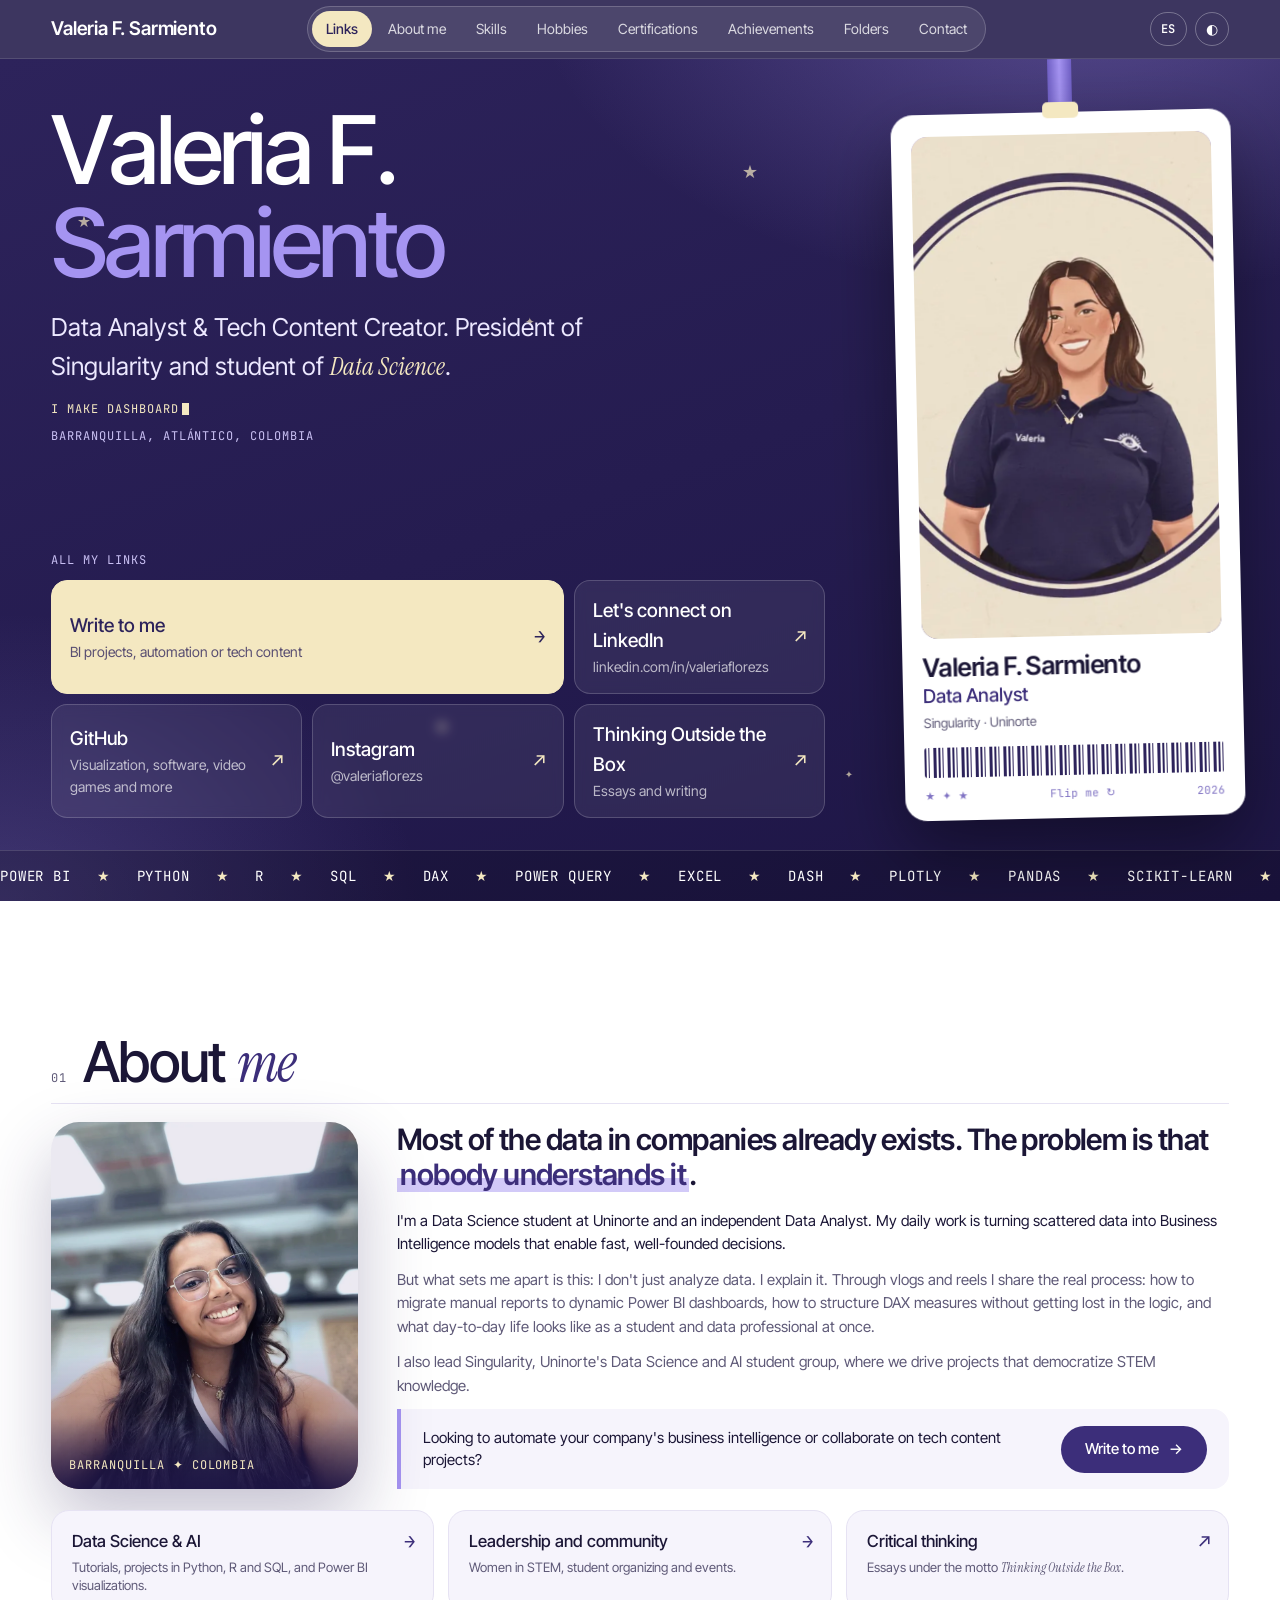
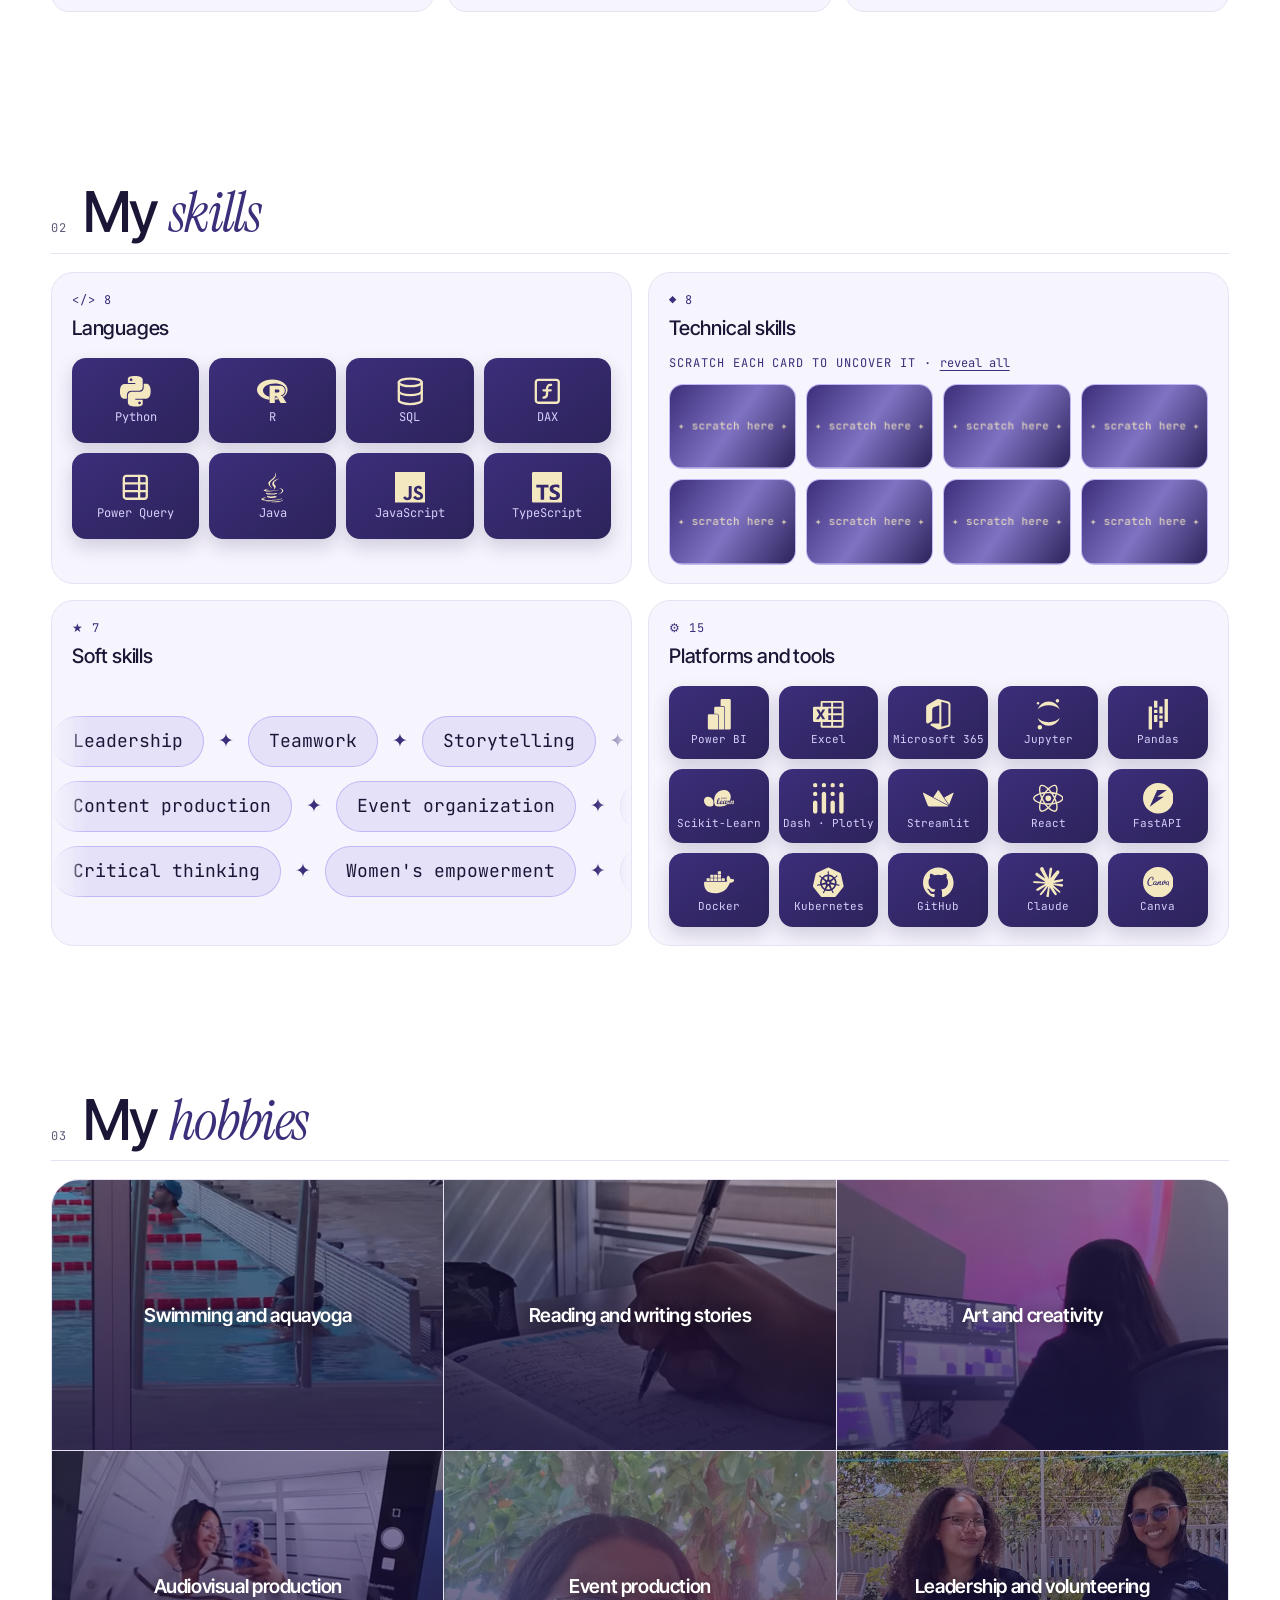
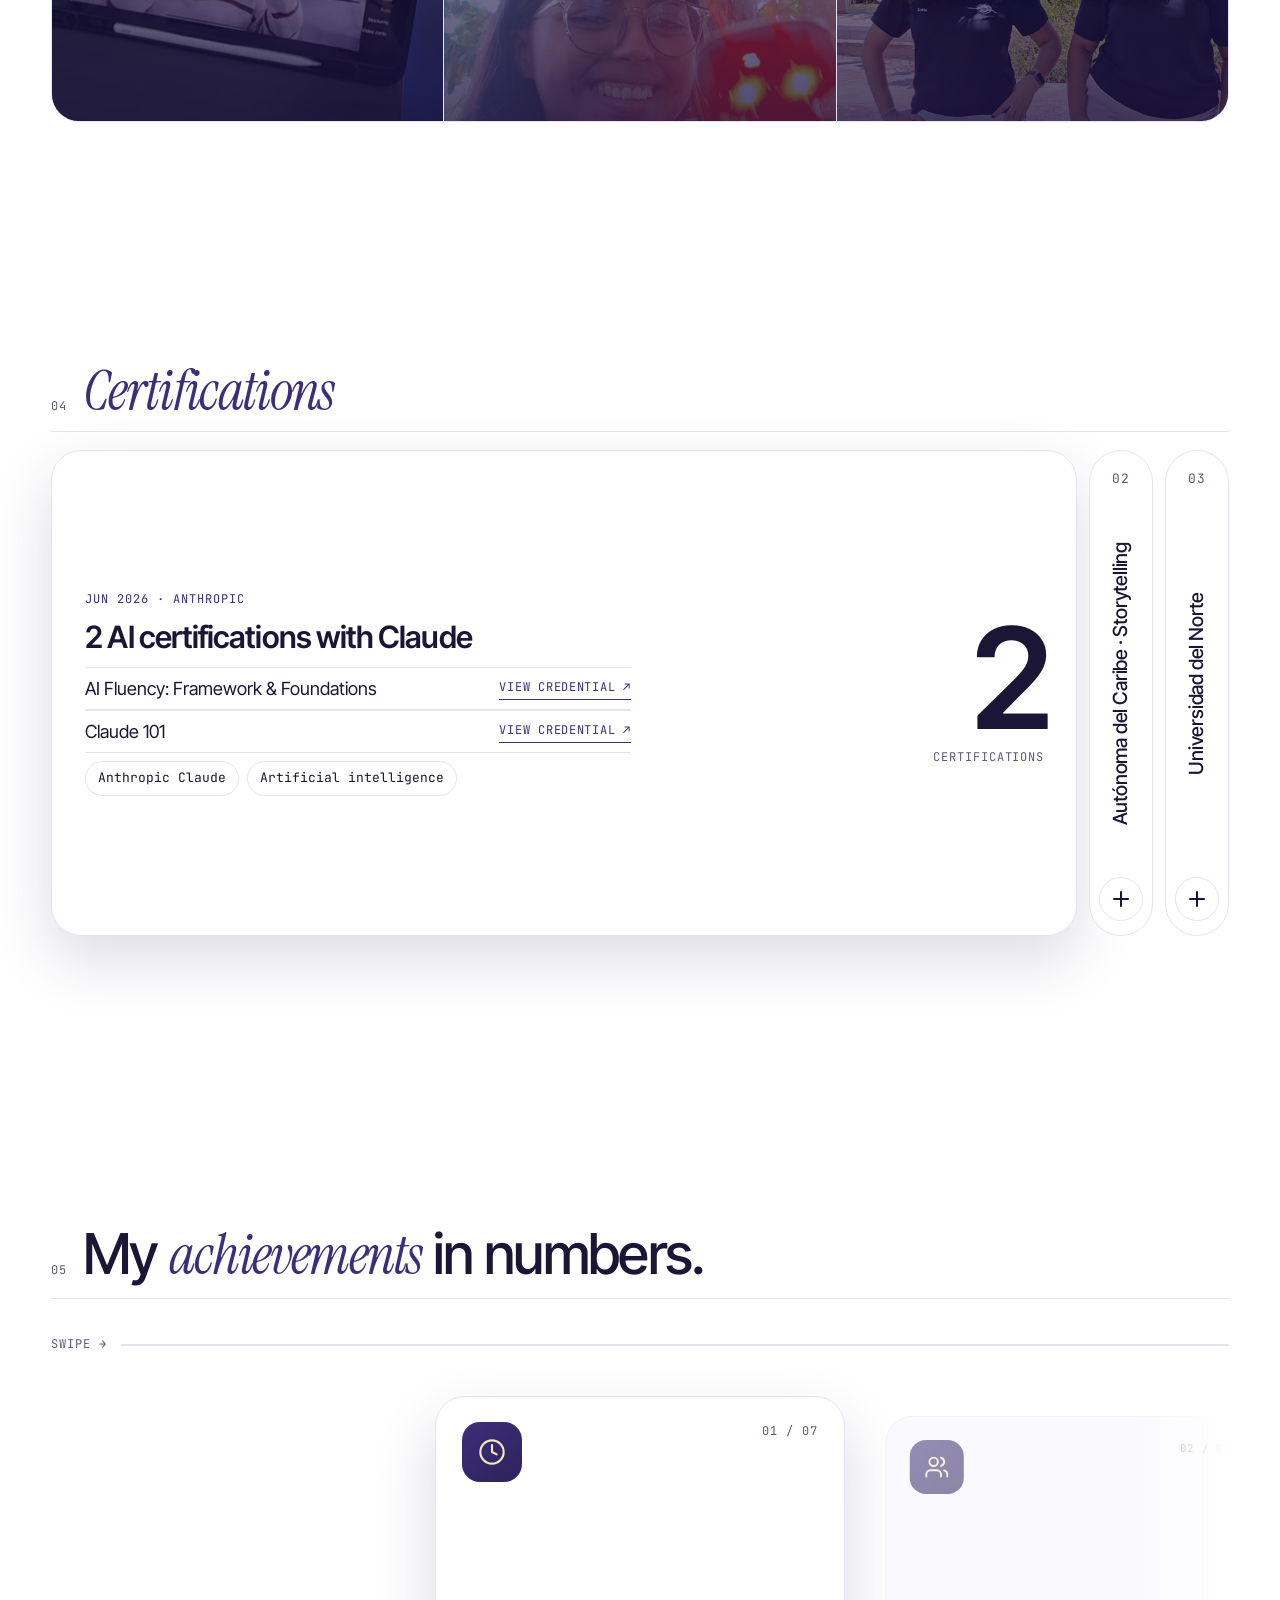
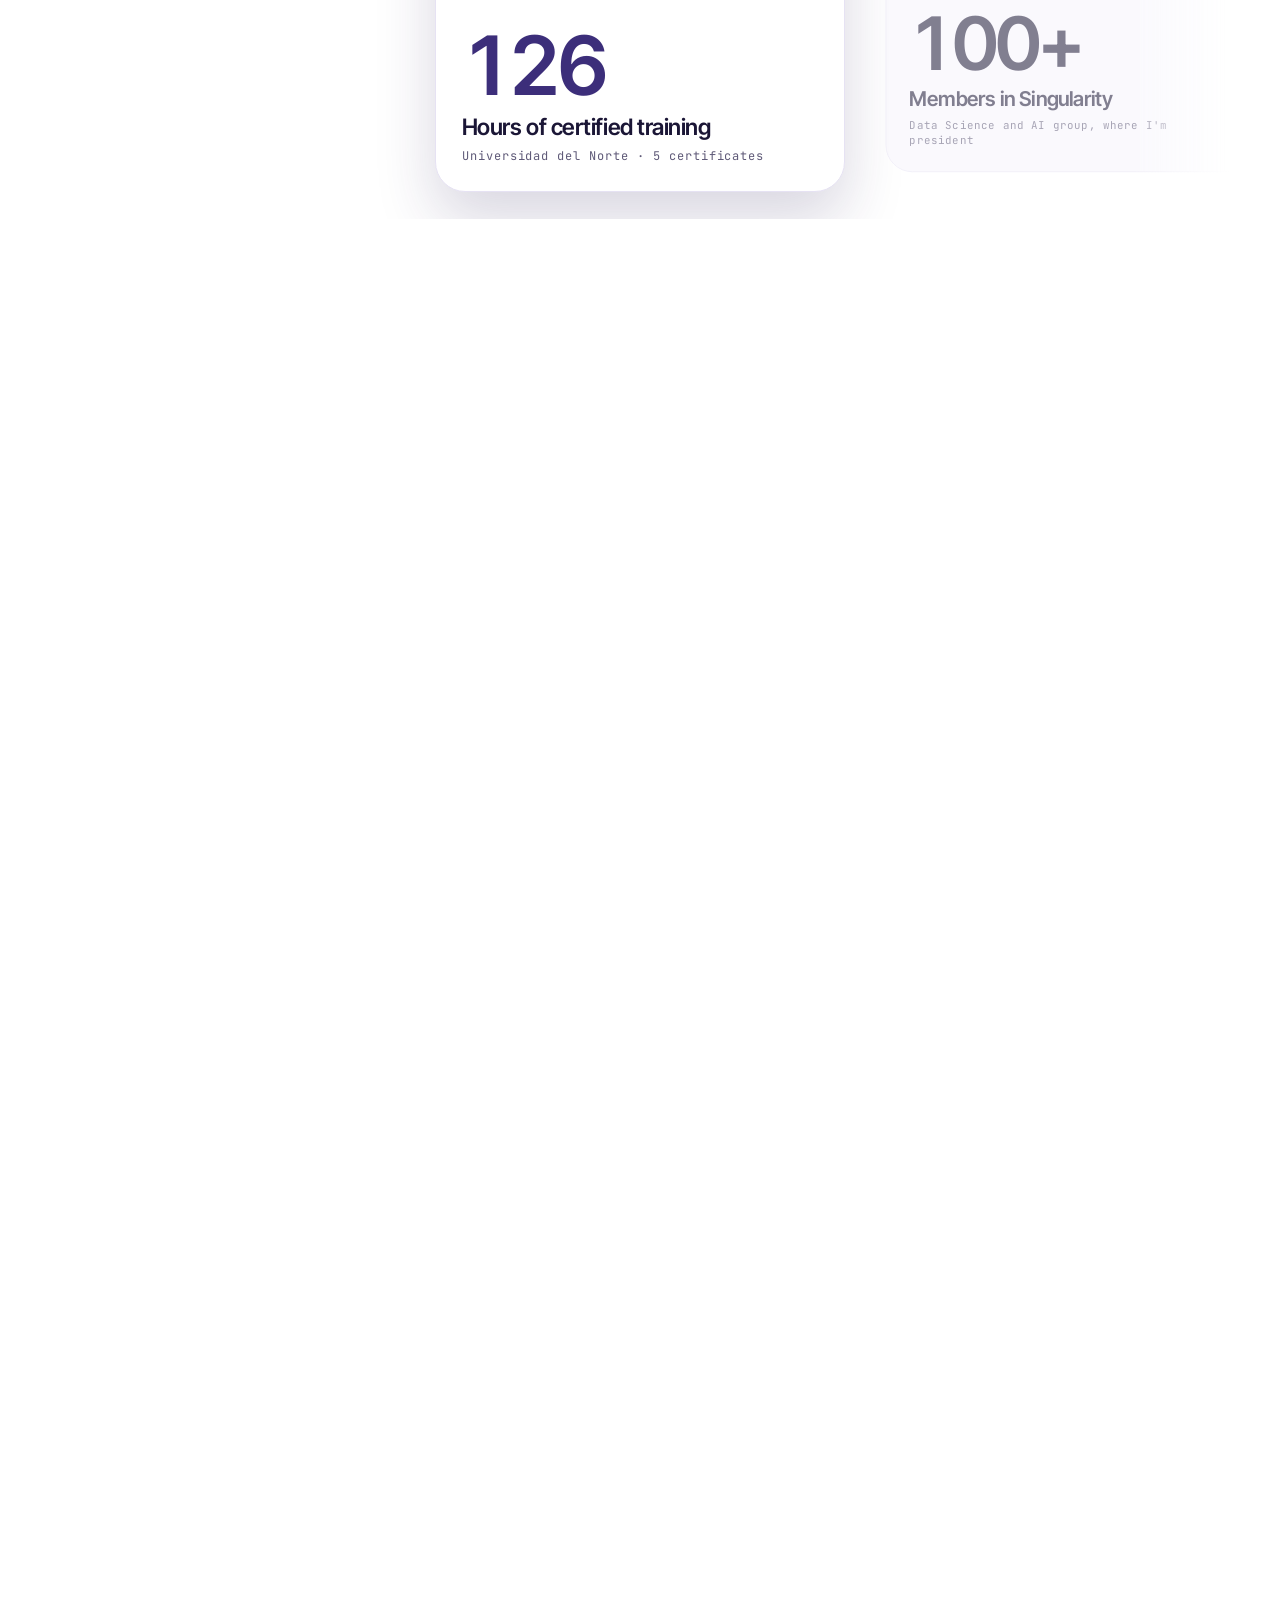
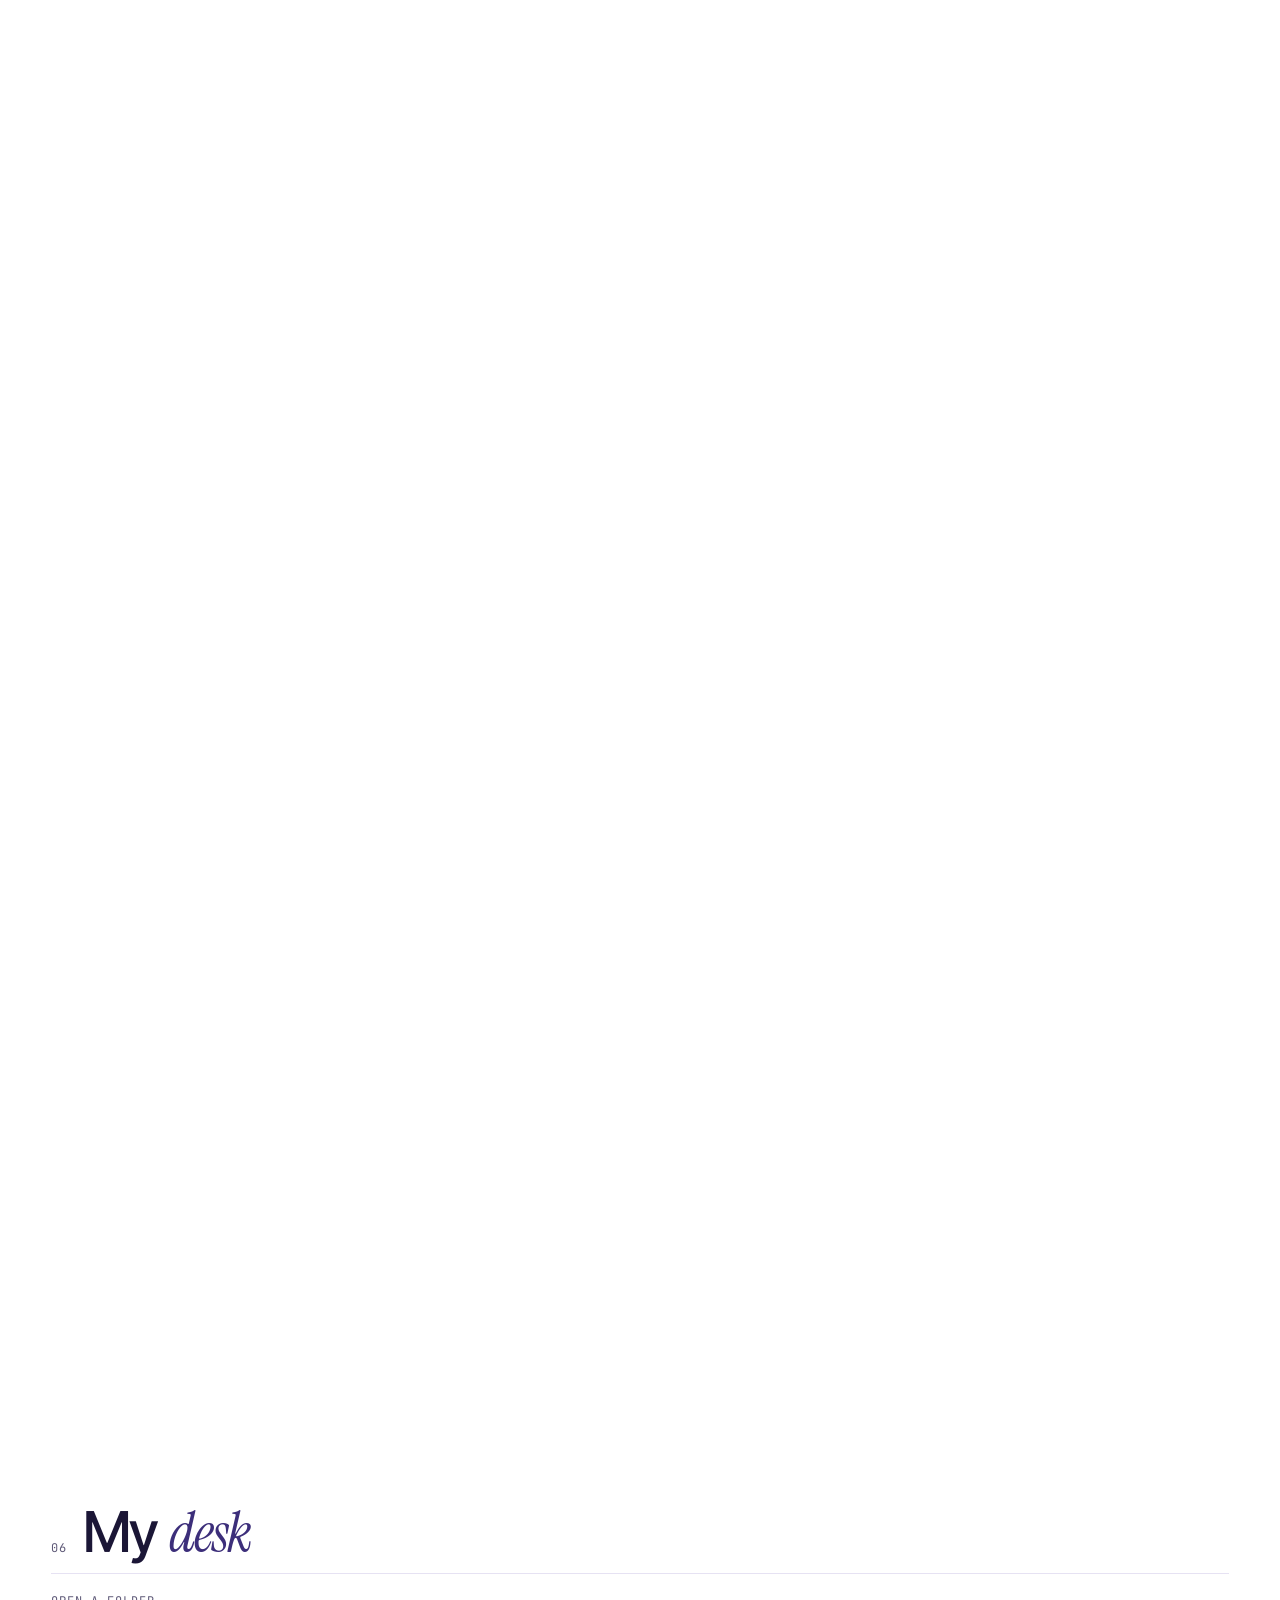
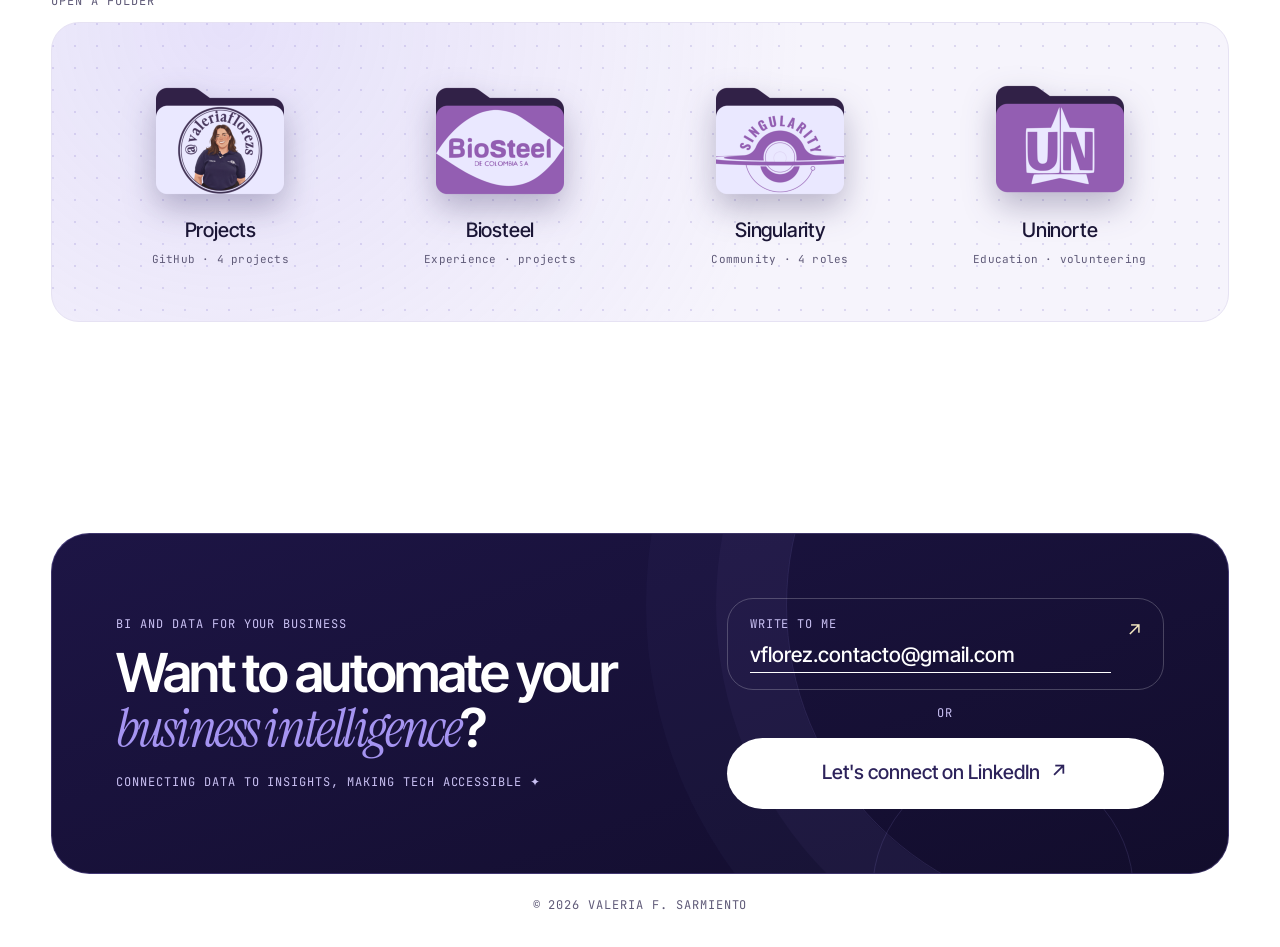
==== commit 29e61883: "Singularity: roles en línea de tiempo vertical que se dibuja con el scroll Co-Authored-By: Claude So" ====
--- a/index.html
+++ b/index.html
@@ -13,7 +13,7 @@
 <link rel="preconnect" href="https://fonts.googleapis.com">
 <link rel="preconnect" href="https://fonts.gstatic.com" crossorigin>
 <link href="https://fonts.googleapis.com/css2?family=Inter+Tight:wght@400;500;600&family=Instrument+Serif:ital@0;1&family=JetBrains+Mono:wght@400&display=swap" rel="stylesheet">
-<link rel="stylesheet" href="styles.css?v=31">
+<link rel="stylesheet" href="styles.css?v=33">
 </head>
 <body>
 
@@ -577,23 +577,11 @@
         </div>
       </div>
     </div>
-    <ol class="tline">
-      <li class="tl-item up" style="--c:#A594F1;--n:0">
-        <div class="tl-card"><div class="tl-head mono">Jul 2024 — Dic 2024</div><div class="tl-body"><h3>Productora de contenido audiovisual</h3><div class="org">Singularity · Equipo de prensa</div><p>Creación y edición de videos, imágenes y flyers para las redes sociales del grupo.</p></div></div>
-        <div class="tl-chev"><span class="tl-clock" aria-hidden="true"></span></div>
-      </li>
-      <li class="tl-item down" style="--c:#8073C3;--n:1">
-        <div class="tl-card"><div class="tl-head mono">Ene 2025 — Jun 2025</div><div class="tl-body"><h3>Directora del Newsletter</h3><div class="org">Revista de Ciencia de Datos de Singularity</div><p>Planificación, creación, edición y publicación de contenido de alta calidad sobre ciencia de datos, gestión del equipo editorial y promoción de la revista.</p></div></div>
-        <div class="tl-chev"><span class="tl-clock" aria-hidden="true"></span></div>
-      </li>
-      <li class="tl-item up" style="--c:#3C2E7A;--n:2">
-        <div class="tl-card"><div class="tl-head mono">Jun 2025 — Jun 2026</div><div class="tl-body"><h3>Vicepresidenta</h3><div class="org">Singularity</div><p>Coordiné iniciativas y eventos para fomentar el aprendizaje y la colaboración en el grupo de Data Science.</p></div></div>
-        <div class="tl-chev"><span class="tl-clock" aria-hidden="true"></span></div>
-      </li>
-      <li class="tl-item down" style="--c:#2D235B;--n:3">
-        <div class="tl-card"><div class="tl-head mono">Jun 2026 — Presente</div><div class="tl-body"><h3>Presidenta</h3><div class="org">Singularity · Grupo de Ciencia de Datos e IA, Uninorte</div><p>Dirección estratégica del grupo estudiantil (periodo 2026-2). Coordiné eventos de divulgación técnica y talleres de Python, R y Power BI, supervisé la estrategia de contenido (vlogs, reels y newsletters) y gestioné equipos multidisciplinarios y la articulación con áreas directivas de la universidad.</p></div></div>
-        <div class="tl-chev"><span class="tl-clock" aria-hidden="true"></span></div>
-      </li>
+    <ol class="tl vtl">
+      <li><div class="mono">Jul 2024 — Dic 2024</div><h3>Productora de contenido audiovisual</h3><div class="org">Singularity · Equipo de prensa</div><p>Creación y edición de videos, imágenes y flyers para las redes sociales del grupo.</p></li>
+      <li><div class="mono">Ene 2025 — Jun 2025</div><h3>Directora del Newsletter</h3><div class="org">Revista de Ciencia de Datos de Singularity</div><p>Planificación, creación, edición y publicación de contenido de alta calidad sobre ciencia de datos, gestión del equipo editorial y promoción de la revista.</p></li>
+      <li><div class="mono">Jun 2025 — Jun 2026</div><h3>Vicepresidenta</h3><div class="org">Singularity</div><p>Coordiné iniciativas y eventos para fomentar el aprendizaje y la colaboración en el grupo de Data Science.</p></li>
+      <li><div class="mono">Jun 2026 — Presente</div><h3>Presidenta</h3><div class="org">Singularity · Grupo de Ciencia de Datos e IA, Uninorte</div><p>Dirección estratégica del grupo estudiantil (periodo 2026-2). Coordiné eventos de divulgación técnica y talleres de Python, R y Power BI, supervisé la estrategia de contenido (vlogs, reels y newsletters) y gestioné equipos multidisciplinarios y la articulación con áreas directivas de la universidad.</p></li>
     </ol>
   </div>
 </dialog>
@@ -665,9 +653,9 @@
   <p class="lb-cap mono"></p>
 </dialog>
 
-<script src="i18n.js?v=31"></script>
-<script src="assets/lenis.min.js?v=31"></script>
-<script src="script.js?v=31"></script>
-<script src="motion.js?v=31"></script>
+<script src="i18n.js?v=33"></script>
+<script src="assets/lenis.min.js?v=33"></script>
+<script src="script.js?v=33"></script>
+<script src="motion.js?v=33"></script>
 </body>
 </html>
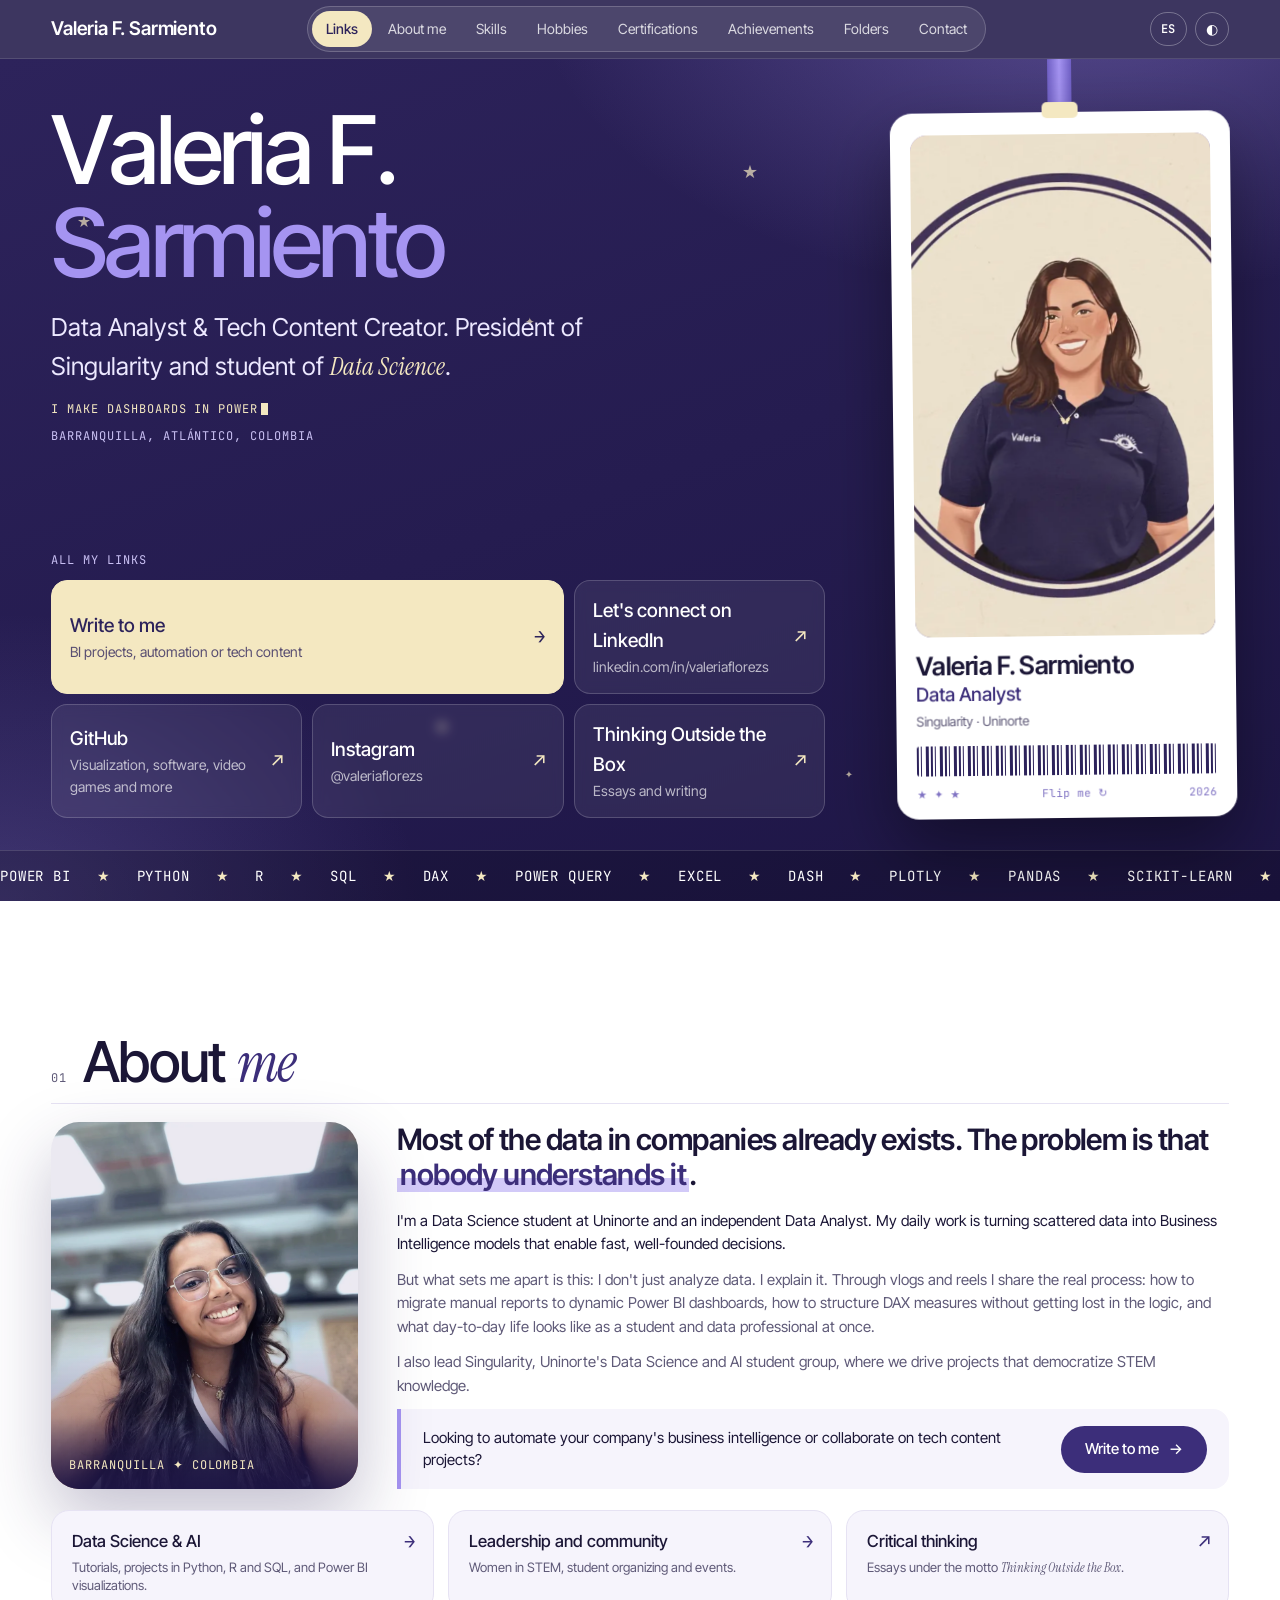
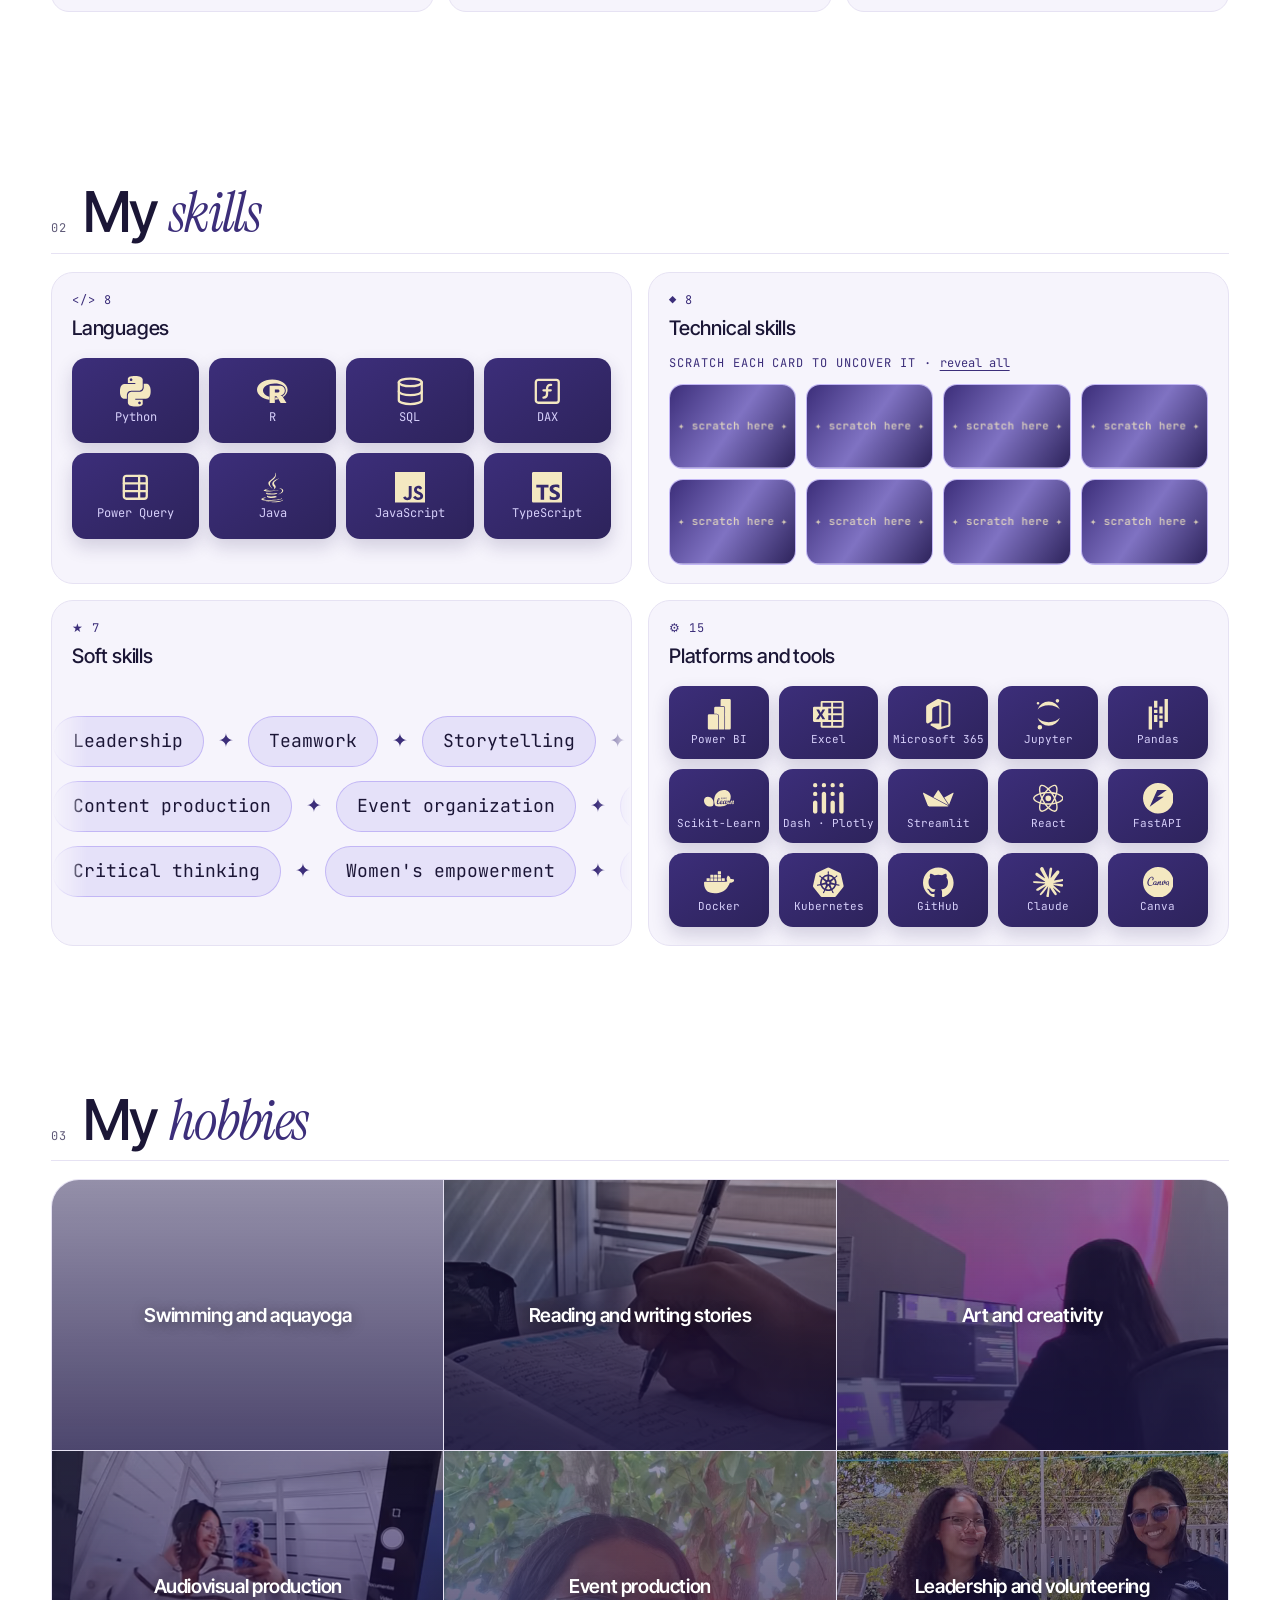
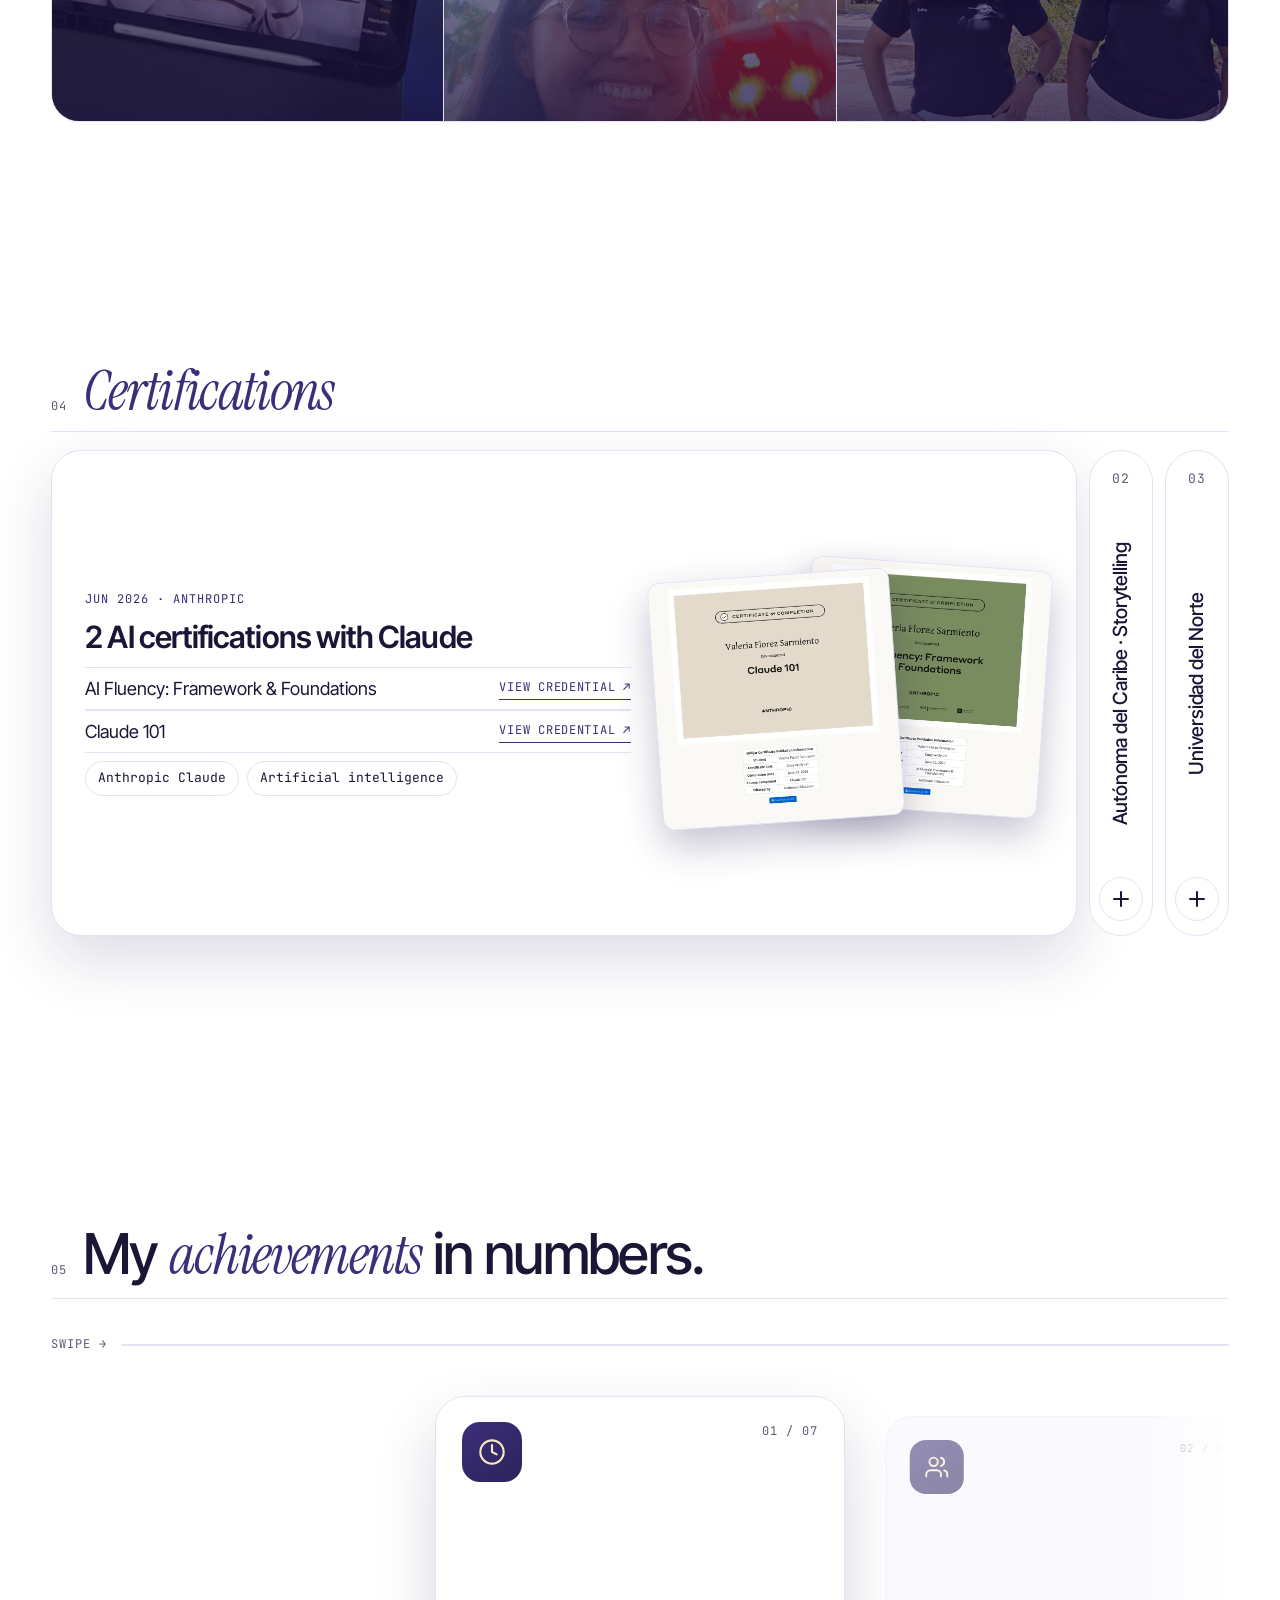
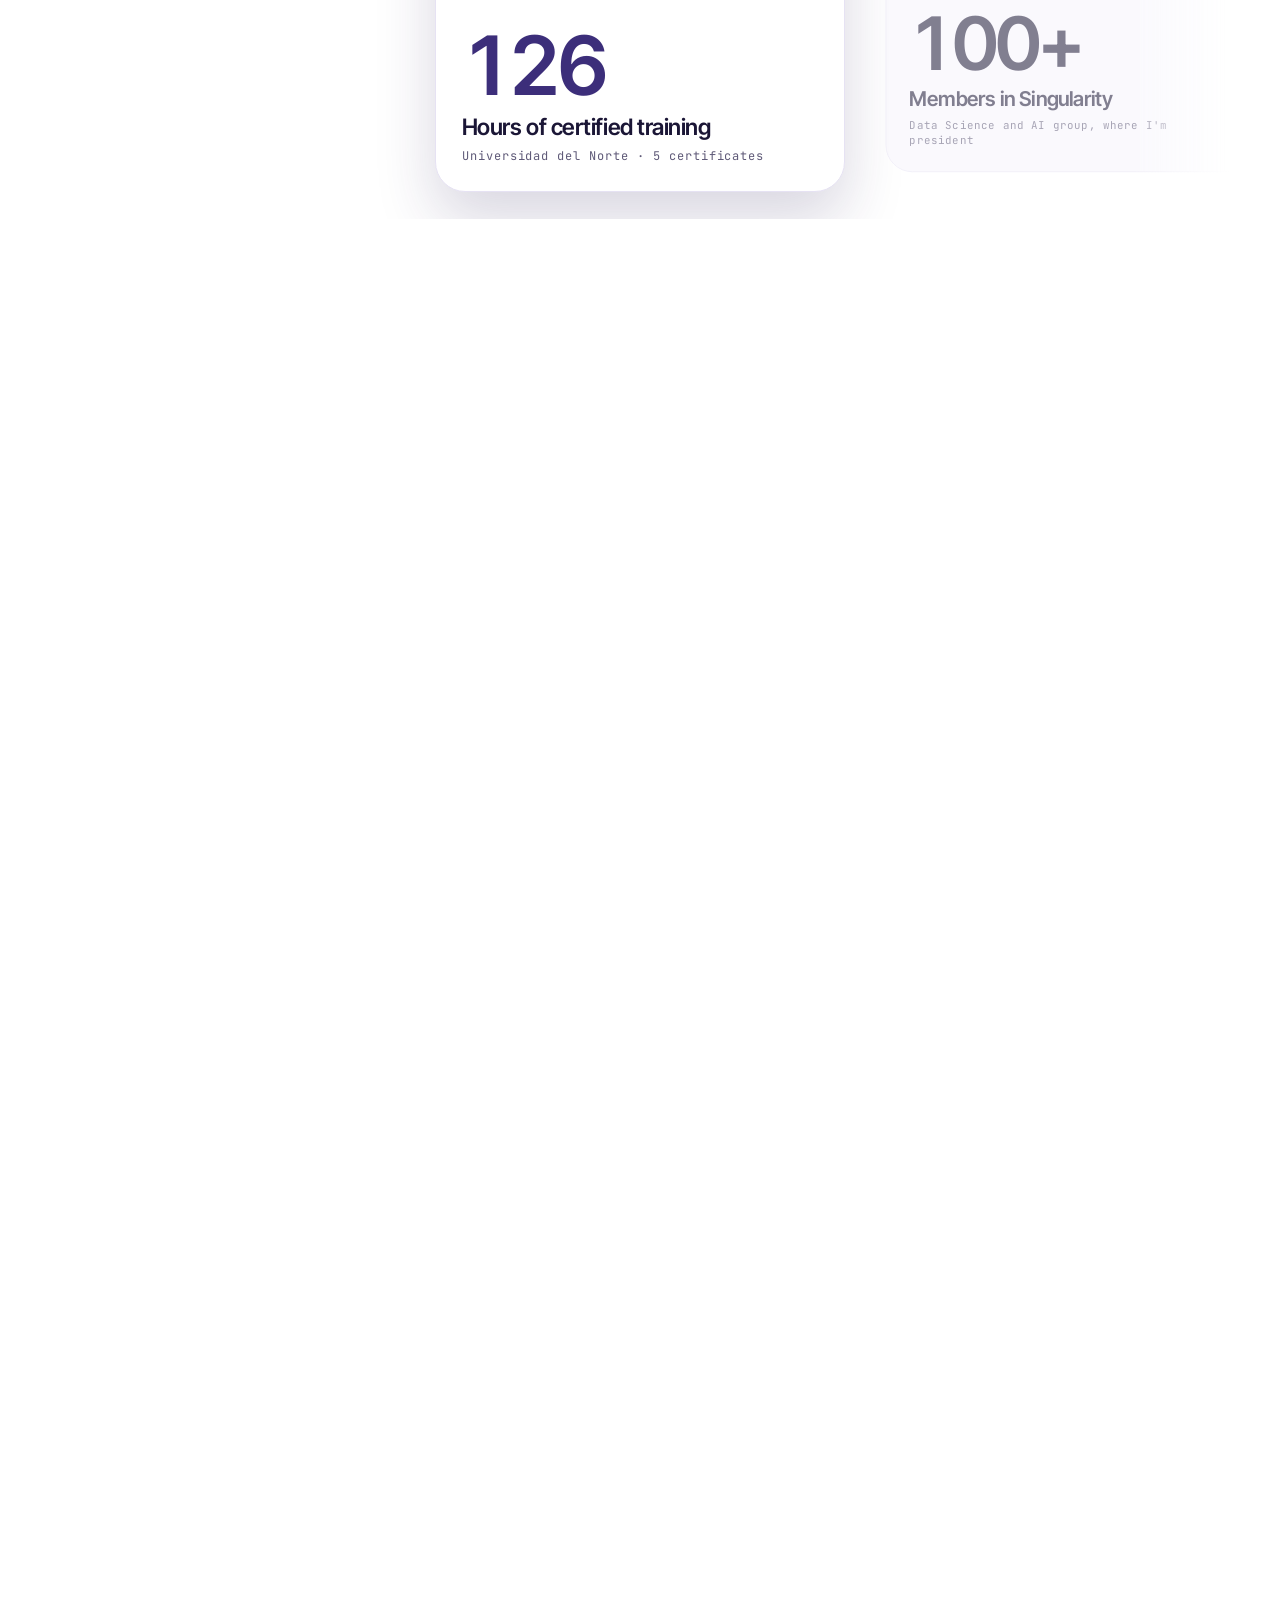
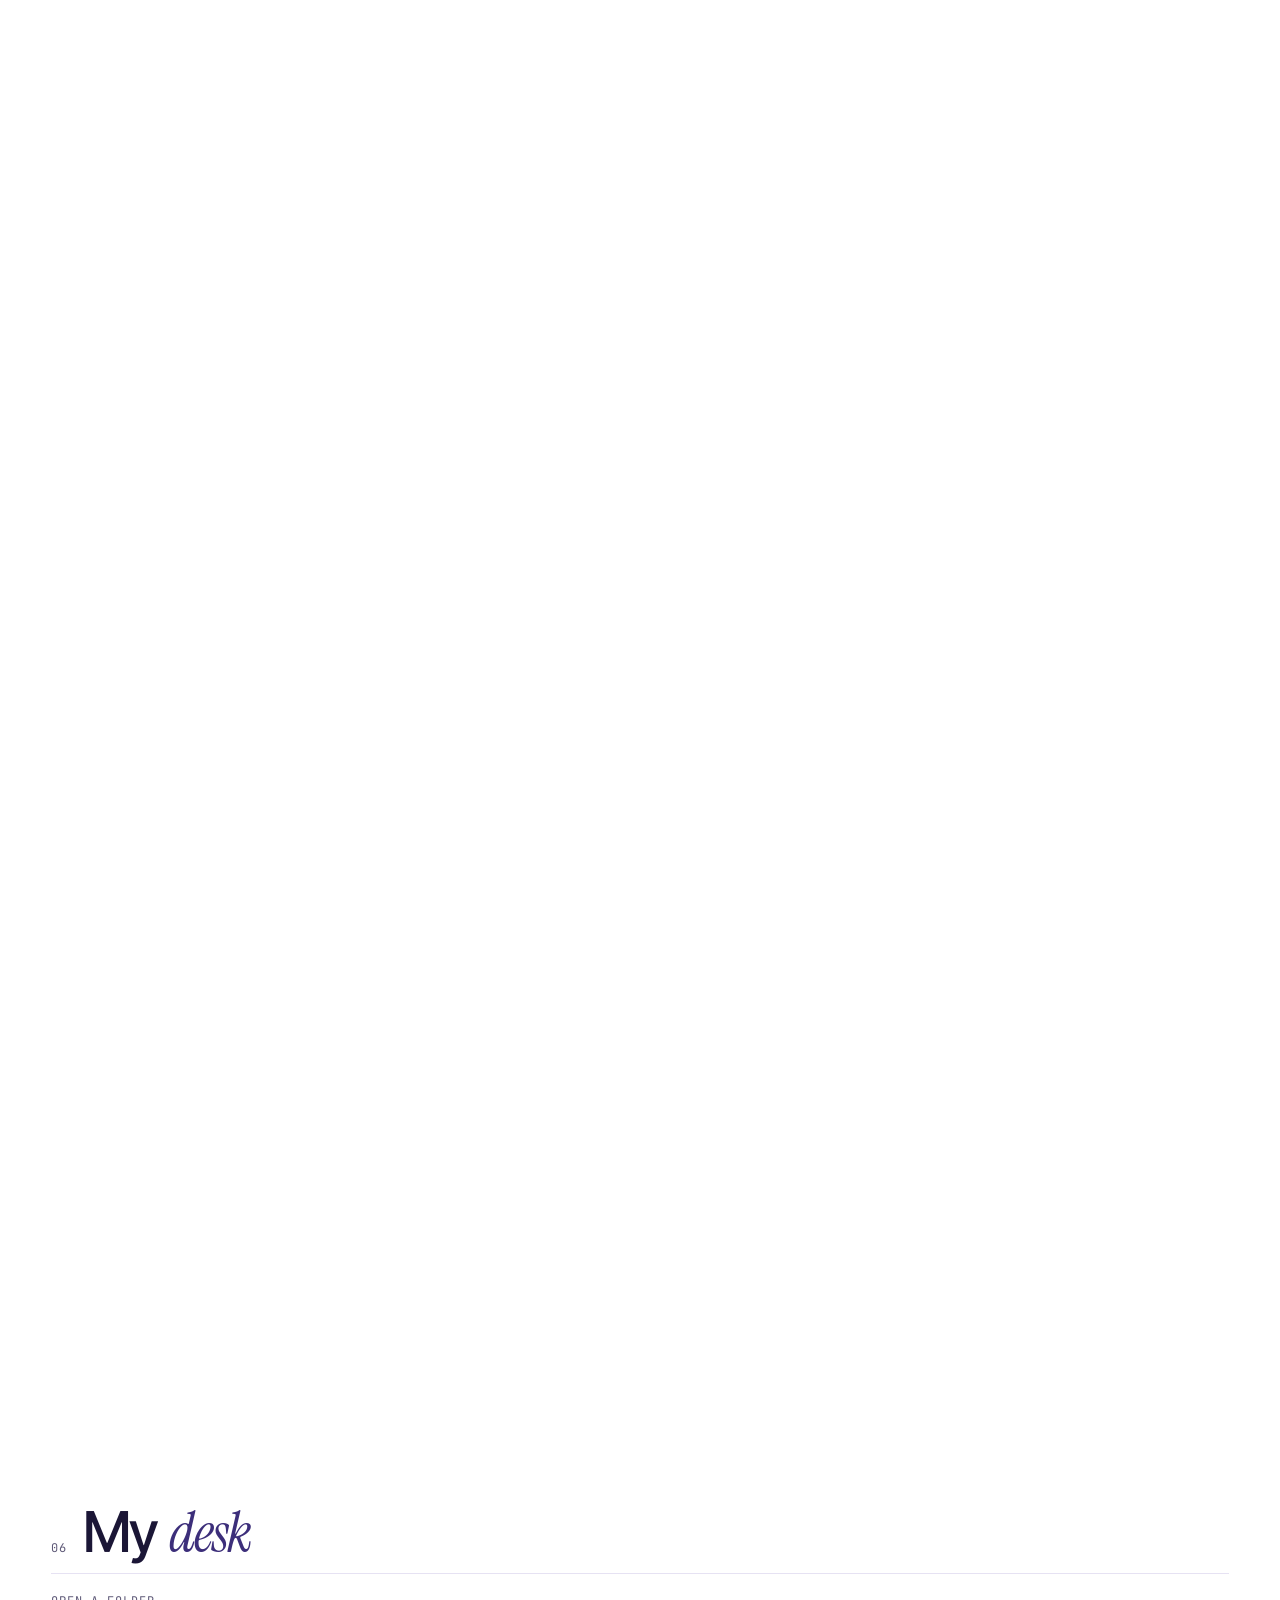
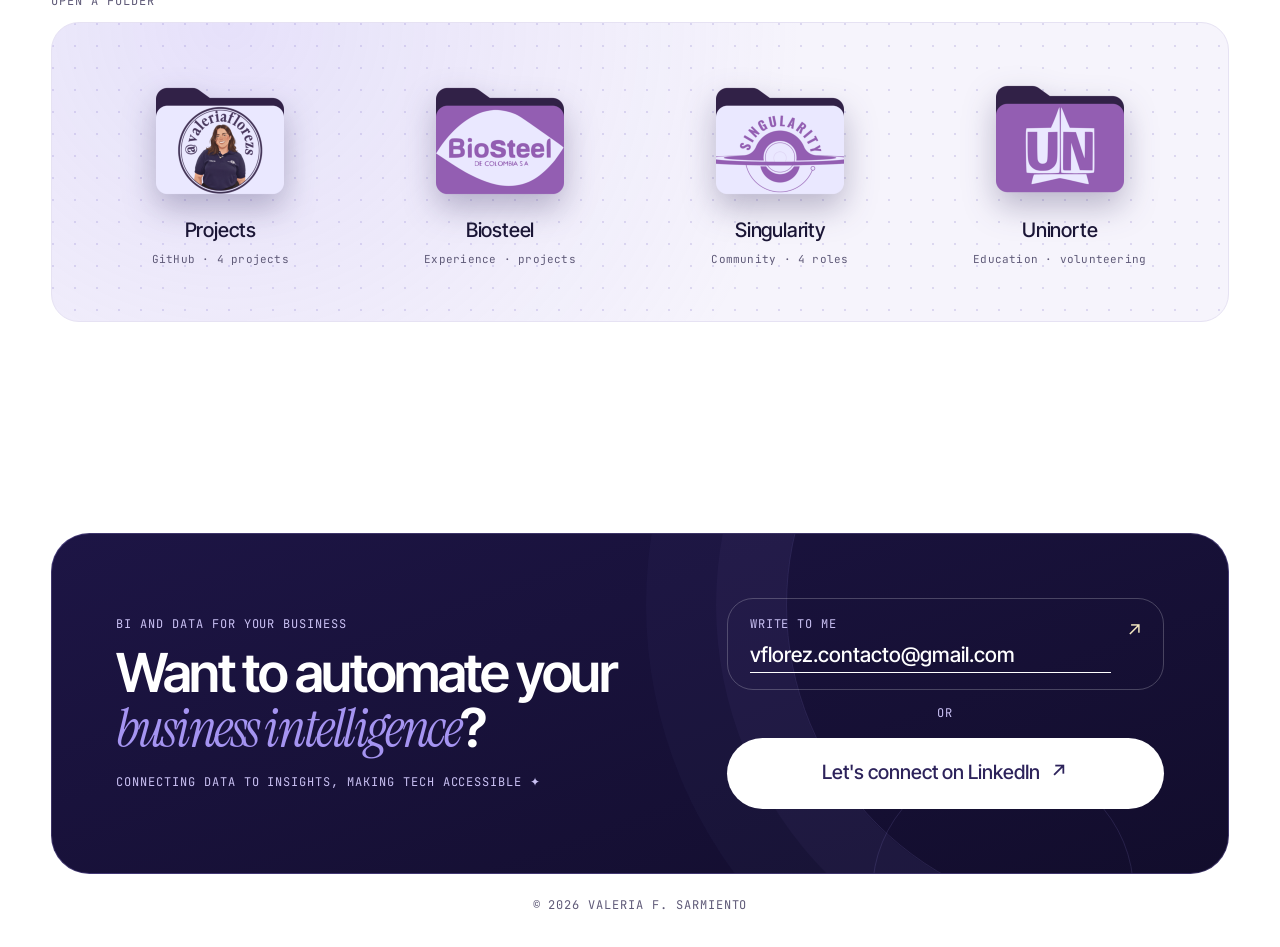
==== commit 8f0b9f4f: "Proyectos y certificados con vista previa real (notebooks, apps, sitios y credenciales) Co-Authored-" ====
--- a/index.html
+++ b/index.html
@@ -13,7 +13,7 @@
 <link rel="preconnect" href="https://fonts.googleapis.com">
 <link rel="preconnect" href="https://fonts.gstatic.com" crossorigin>
 <link href="https://fonts.googleapis.com/css2?family=Inter+Tight:wght@400;500;600&family=Instrument+Serif:ital@0;1&family=JetBrains+Mono:wght@400&display=swap" rel="stylesheet">
-<link rel="stylesheet" href="styles.css?v=33">
+<link rel="stylesheet" href="styles.css?v=34">
 </head>
 <body>
 
@@ -197,7 +197,7 @@
               <ul class="plain cert-list"><li><span>AI Fluency: Framework &amp; Foundations</span><a class="cert-link" href="https://verify.skilljar.com/c/eovg57mksejt" target="_blank" rel="noopener">Ver credencial ↗</a></li><li><span>Claude 101</span><a class="cert-link" href="https://verify.skilljar.com/c/smaz6kkeqwzx" target="_blank" rel="noopener">Ver credencial ↗</a></li></ul>
               <div class="chips"><span class="chip">Anthropic Claude</span><span class="chip">Inteligencia artificial</span></div>
             </div>
-            <div class="cert-num"><strong>2</strong><span class="mono">certificaciones</span></div>
+            <div class="cert-pair"><a class="cp cp-b" href="https://verify.skilljar.com/c/eovg57mksejt" target="_blank" rel="noopener"><img src="assets/shots/cred2.webp" alt="Certificado AI Fluency: Framework &amp; Foundations de Anthropic" width="900" height="925" loading="lazy"></a><a class="cp cp-a" href="https://verify.skilljar.com/c/smaz6kkeqwzx" target="_blank" rel="noopener"><img src="assets/shots/cred1.webp" alt="Certificado Claude 101 de Anthropic" width="900" height="925" loading="lazy"></a></div>
           </div></div></div>
         </article>
         <article class="acc-item">
@@ -289,19 +289,7 @@
         <article class="acc-item proj">
           <button class="acc-head" type="button" aria-expanded="false"><span class="acc-num mono">01</span><span class="acc-title">Default of Credit Card Clients</span><span class="acc-plus" aria-hidden="true"></span></button>
           <div class="acc-body"><div class="acc-in"><div class="acc-pad">
-          <div class="viz" aria-hidden="true">
-            <svg viewBox="0 0 320 200" role="img">
-              <path d="M30 165H300M30 165V25" stroke="#8073C3" stroke-width="1.5" fill="none"/>
-              <g fill="#A594F1">
-                <circle class="dot" style="--k:1" cx="58" cy="140" r="5"/><circle class="dot" style="--k:2" cx="82" cy="126" r="5"/>
-                <circle class="dot" style="--k:3" cx="104" cy="136" r="5"/><circle class="dot" style="--k:4" cx="128" cy="104" r="5"/>
-                <circle class="dot" style="--k:5" cx="150" cy="112" r="5"/><circle class="dot" style="--k:6" cx="176" cy="88" r="5"/>
-                <circle class="dot" style="--k:7" cx="198" cy="96" r="5"/><circle class="dot" style="--k:8" cx="222" cy="66" r="5"/>
-                <circle class="dot" style="--k:9" cx="246" cy="76" r="5"/><circle class="dot" style="--k:10" cx="272" cy="48" r="5" fill="#F4E8C1"/>
-              </g>
-              <path class="draw" pathLength="1" d="M48 146L282 46" stroke="#F4E8C1" stroke-width="2.5" fill="none" stroke-linecap="round"/>
-            </svg>
-          </div>
+          <a class="shot" href="https://github.com/valeriaflorezs/Credit_Card_Project" target="_blank" rel="noopener"><span class="shot-bar" aria-hidden="true"><i></i><i></i><i></i><span class="shot-url mono">github.com/valeriaflorezs/Credit_Card_Project</span></span><span class="shot-view"><img src="assets/shots/credito.webp" alt="Vista previa del notebook de resultados del proyecto Default of Credit Card Clients" width="900" height="2209" loading="lazy"></span></a>
           <div class="proj-body">
             <span class="mono">Machine Learning · UCI</span>
             <h3>Default of Credit Card Clients</h3>
@@ -314,25 +302,7 @@
         <article class="acc-item proj">
           <button class="acc-head" type="button" aria-expanded="false"><span class="acc-num mono">02</span><span class="acc-title">Heart Disease MLOps</span><span class="acc-plus" aria-hidden="true"></span></button>
           <div class="acc-body"><div class="acc-in"><div class="acc-pad">
-          <div class="viz" aria-hidden="true">
-            <svg viewBox="0 0 320 200" role="img">
-              <g stroke="#F4E8C1" stroke-width="2" fill="none">
-                <path class="flow" d="M56 70H72"/><path class="flow" d="M120 70H136"/><path class="flow" d="M184 70H200"/><path class="flow" d="M248 70H264"/>
-              </g>
-              <g>
-                <rect class="dot" style="--k:1" x="8" y="53" width="48" height="34" rx="6" fill="#3C2E7A" stroke="#A594F1"/>
-                <rect class="dot" style="--k:2" x="72" y="53" width="48" height="34" rx="6" fill="#3C2E7A" stroke="#A594F1"/>
-                <rect class="dot" style="--k:3" x="136" y="53" width="48" height="34" rx="6" fill="#3C2E7A" stroke="#A594F1"/>
-                <rect class="dot" style="--k:4" x="200" y="53" width="48" height="34" rx="6" fill="#3C2E7A" stroke="#A594F1"/>
-                <rect class="dot" style="--k:5" x="264" y="53" width="48" height="34" rx="6" fill="#F4E8C1"/>
-              </g>
-              <g font-family="JetBrains Mono, monospace" font-size="9" text-anchor="middle" fill="#F4E8C1">
-                <text x="32" y="74">MODELO</text><text x="96" y="74">API</text><text x="160" y="74">DOCKER</text><text x="224" y="74">K8S</text>
-                <text x="288" y="74" fill="#2D235B" font-weight="600">DRIFT</text>
-              </g>
-              <path class="draw" pathLength="1" d="M20 150H110L124 122L142 176L158 134L170 150H300" stroke="#A594F1" stroke-width="2.5" fill="none" stroke-linecap="round" stroke-linejoin="round"/>
-            </svg>
-          </div>
+          <a class="shot" href="https://github.com/valeriaflorezs/heart-disease-mlops" target="_blank" rel="noopener"><span class="shot-bar" aria-hidden="true"><i></i><i></i><i></i><span class="shot-url mono">heart-disease-mlops · drift_report.html</span></span><span class="shot-view"><img src="assets/shots/heart.webp" alt="Vista previa del reporte de drift de datos del proyecto Heart Disease MLOps" width="900" height="1108" loading="lazy"></span></a>
           <div class="proj-body">
             <span class="mono">MLOps · Kaggle</span>
             <h3>Heart Disease MLOps</h3>
@@ -345,25 +315,7 @@
         <article class="acc-item proj">
           <button class="acc-head" type="button" aria-expanded="false"><span class="acc-num mono">03</span><span class="acc-title">Swipe &amp; Watch</span><span class="acc-plus" aria-hidden="true"></span></button>
           <div class="acc-body"><div class="acc-in"><div class="acc-pad">
-          <div class="viz" aria-hidden="true">
-            <svg viewBox="0 0 320 200" role="img">
-              <g stroke="#A594F1" fill="none" stroke-linecap="round">
-                <path class="draw" pathLength="1" d="M82 100L240 38" stroke-width="2"/>
-                <path class="draw" pathLength="1" d="M82 100L240 82" stroke-width="5" stroke="#F4E8C1"/>
-                <path class="draw" pathLength="1" d="M82 100L240 126" stroke-width="3"/>
-                <path class="draw" pathLength="1" d="M82 100L240 168" stroke-width="1.5"/>
-              </g>
-              <circle class="dot" style="--k:0" cx="60" cy="100" r="24" fill="#F4E8C1"/>
-              <g fill="#3C2E7A" stroke="#A594F1">
-                <circle class="dot" style="--k:2" cx="240" cy="38" r="12"/><circle class="dot" style="--k:3" cx="240" cy="82" r="12" fill="#F4E8C1"/>
-                <circle class="dot" style="--k:4" cx="240" cy="126" r="12"/><circle class="dot" style="--k:5" cx="240" cy="168" r="12"/>
-              </g>
-              <g font-family="JetBrains Mono, monospace" font-size="10" fill="#F4E8C1">
-                <text x="60" y="104" text-anchor="middle" fill="#2D235B" font-weight="600">USER</text>
-                <text x="258" y="42">Acción</text><text x="258" y="86">Drama</text><text x="258" y="130">Sci-fi</text><text x="258" y="172">Comedia</text>
-              </g>
-            </svg>
-          </div>
+          <a class="shot" href="https://swipe-and-watch.streamlit.app/" target="_blank" rel="noopener"><span class="shot-bar" aria-hidden="true"><i></i><i></i><i></i><span class="shot-url mono">swipe-and-watch.streamlit.app</span></span><span class="shot-view"><img src="assets/shots/swipe.webp" alt="Vista previa de la aplicación Swipe & Watch en Streamlit" width="900" height="657" loading="lazy"></span></a>
           <div class="proj-body">
             <span class="mono">Grafos + k-NN · Matemáticas Discretas</span>
             <h3>Swipe &amp; Watch</h3>
@@ -376,19 +328,7 @@
         <article class="acc-item proj">
           <button class="acc-head" type="button" aria-expanded="false"><span class="acc-num mono">04</span><span class="acc-title">R, estadística y algoritmos</span><span class="acc-plus" aria-hidden="true"></span></button>
           <div class="acc-body"><div class="acc-in"><div class="acc-pad">
-          <div class="viz" aria-hidden="true">
-            <svg viewBox="0 0 320 200" role="img">
-              <rect class="dot" style="--k:0" x="40" y="26" width="240" height="148" rx="12" fill="#3C2E7A" stroke="#A594F1" stroke-width="1.5"/>
-              <circle cx="58" cy="44" r="4" fill="#F4E8C1"/><circle cx="72" cy="44" r="4" fill="#A594F1"/><circle cx="86" cy="44" r="4" fill="#8073C3"/>
-              <g fill="#A594F1">
-                <rect class="dot" style="--k:1" x="58" y="66" width="120" height="8" rx="4"/>
-                <rect class="dot" style="--k:2" x="74" y="86" width="150" height="8" rx="4" fill="#F4E8C1"/>
-                <rect class="dot" style="--k:3" x="74" y="106" width="96" height="8" rx="4"/>
-                <rect class="dot" style="--k:4" x="58" y="126" width="136" height="8" rx="4"/>
-                <rect class="dot" style="--k:5" x="58" y="146" width="70" height="8" rx="4" fill="#F4E8C1"/>
-              </g>
-            </svg>
-          </div>
+          <a class="shot" href="https://github.com/valeriaflorezs/Credit_Card_R" target="_blank" rel="noopener"><span class="shot-bar" aria-hidden="true"><i></i><i></i><i></i><span class="shot-url mono">Credit_Card_R · libro en bookdown</span></span><span class="shot-view"><img src="assets/shots/rstats.webp" alt="Vista previa del libro en bookdown con el análisis exploratorio en R" width="900" height="786" loading="lazy"></span></a>
           <div class="proj-body">
             <span class="mono">Más proyectos</span>
             <h3>R, estadística y algoritmos</h3>
@@ -434,25 +374,7 @@
         <article class="acc-item proj">
           <button class="acc-head" type="button" aria-expanded="false"><span class="acc-num mono">01</span><span class="acc-title">Biosteel Learning Hub</span><span class="acc-plus" aria-hidden="true"></span></button>
           <div class="acc-body"><div class="acc-in"><div class="acc-pad">
-          <div class="viz" aria-hidden="true">
-            <svg viewBox="0 0 320 200" role="img">
-              <g>
-                <rect class="dot" style="--k:1" x="22" y="48" width="84" height="96" rx="10" fill="#3C2E7A" stroke="#A594F1"/>
-                <rect class="dot" style="--k:2" x="118" y="48" width="84" height="96" rx="10" fill="#3C2E7A" stroke="#A594F1"/>
-                <rect class="dot" style="--k:3" x="214" y="48" width="84" height="96" rx="10" fill="#F4E8C1"/>
-              </g>
-              <g>
-                <path class="dot" style="--k:4" d="M56 80l22 14-22 14z" fill="#F4E8C1"/>
-                <path class="dot" style="--k:5" d="M152 80l22 14-22 14z" fill="#F4E8C1"/>
-                <path class="dot" style="--k:6" d="M248 80l22 14-22 14z" fill="#2D235B"/>
-              </g>
-              <g stroke-linecap="round" stroke-width="4" fill="none">
-                <path class="draw" pathLength="1" d="M34 128H94" stroke="#A594F1"/>
-                <path class="draw" pathLength="1" d="M130 128H190" stroke="#A594F1"/>
-                <path class="draw" pathLength="1" d="M226 128H286" stroke="#8073C3"/>
-              </g>
-            </svg>
-          </div>
+          <a class="shot" href="https://valeriaflorezs.github.io/BiosteelLearning_BI/" target="_blank" rel="noopener"><span class="shot-bar" aria-hidden="true"><i></i><i></i><i></i><span class="shot-url mono">valeriaflorezs.github.io/BiosteelLearning_BI</span></span><span class="shot-view"><img src="assets/shots/hub.webp" alt="Vista previa del sitio Biosteel Learning Hub" width="900" height="761" loading="lazy"></span></a>
           <div class="proj-body">
             <span class="mono">Portal · React</span>
             <h3>Biosteel Learning Hub</h3>
@@ -465,23 +387,7 @@
         <article class="acc-item proj">
           <button class="acc-head" type="button" aria-expanded="false"><span class="acc-num mono">02</span><span class="acc-title">Dominando Claude</span><span class="acc-plus" aria-hidden="true"></span></button>
           <div class="acc-body"><div class="acc-in"><div class="acc-pad">
-          <div class="viz" aria-hidden="true">
-            <svg viewBox="0 0 320 200" role="img">
-              <g>
-                <rect class="dot" style="--k:1" x="24" y="30" width="170" height="40" rx="14" fill="#3C2E7A" stroke="#A594F1"/>
-                <rect class="dot" style="--k:3" x="126" y="84" width="170" height="40" rx="14" fill="#F4E8C1"/>
-                <rect class="dot" style="--k:5" x="24" y="138" width="130" height="34" rx="14" fill="#3C2E7A" stroke="#A594F1"/>
-              </g>
-              <g fill="#A594F1" opacity=".9">
-                <circle class="dot" style="--k:2" cx="46" cy="50" r="4"/><circle class="dot" style="--k:2" cx="62" cy="50" r="4"/><circle class="dot" style="--k:2" cx="78" cy="50" r="4"/>
-              </g>
-              <g fill="#2D235B">
-                <rect class="dot" style="--k:4" x="146" y="100" width="110" height="7" rx="3.5"/>
-                <rect class="dot" style="--k:4" x="146" y="112" width="70" height="7" rx="3.5"/>
-              </g>
-              <path class="dot" style="--k:6" d="M286 40l4 10 10 4-10 4-4 10-4-10-10-4 10-4z" fill="#F4E8C1"/>
-            </svg>
-          </div>
+          <a class="shot" href="https://valeriaflorezs.github.io/guia-claude-biosteel/" target="_blank" rel="noopener"><span class="shot-bar" aria-hidden="true"><i></i><i></i><i></i><span class="shot-url mono">valeriaflorezs.github.io/guia-claude-biosteel</span></span><span class="shot-view"><img src="assets/shots/guia.webp" alt="Vista previa de la guía Dominando Claude" width="900" height="1445" loading="lazy"></span></a>
           <div class="proj-body">
             <span class="mono">Guía · IA en el trabajo</span>
             <h3>Dominando Claude</h3>
@@ -653,9 +559,9 @@
   <p class="lb-cap mono"></p>
 </dialog>
 
-<script src="i18n.js?v=33"></script>
-<script src="assets/lenis.min.js?v=33"></script>
-<script src="script.js?v=33"></script>
-<script src="motion.js?v=33"></script>
+<script src="i18n.js?v=34"></script>
+<script src="assets/lenis.min.js?v=34"></script>
+<script src="script.js?v=34"></script>
+<script src="motion.js?v=34"></script>
 </body>
 </html>
--- a/styles.css
+++ b/styles.css
@@ -952,3 +952,27 @@
   .js .tline.go .tl-clock { transform: none; transition: transform .7s cubic-bezier(.3,1.5,.5,1); transition-delay: calc(var(--n) * .7s + .55s); }
   .js .tline.go .tl-card { opacity: 1; transform: none; transition: opacity .8s var(--ease), transform .9s var(--ease), box-shadow .3s; transition-delay: calc(var(--n) * .7s + .45s); }
 }
+
+/* Vistas previas reales (notebooks, apps y sitios) dentro de una ventana de navegador */
+.shot { order: 2; position: relative; display: block; align-self: center; border: 1px solid var(--line); border-radius: 18px; overflow: hidden; background: var(--bg); box-shadow: 0 18px 44px rgba(45,35,91,.2); transition: transform .8s var(--ease), box-shadow .8s var(--ease); }
+.shot:hover, .shot:focus-visible { transform: translateY(-6px); box-shadow: 0 28px 60px rgba(45,35,91,.3); }
+.shot-bar { display: flex; align-items: center; gap: 6px; height: 34px; padding: 0 12px; border-bottom: 1px solid var(--line); background: var(--soft); }
+.shot-bar i { flex: none; width: 9px; height: 9px; border-radius: 50%; background: var(--violet); opacity: .55; }
+.shot-bar i:nth-child(2) { opacity: .35; } .shot-bar i:nth-child(3) { opacity: .2; }
+.shot-url { flex: 1; min-width: 0; margin-left: 8px; padding: 4px 10px; border-radius: 999px; background: var(--bg); color: var(--muted); font-size: 10.5px; text-transform: none; letter-spacing: 0; white-space: nowrap; overflow: hidden; text-overflow: ellipsis; text-align: center; }
+.shot-view { display: block; position: relative; aspect-ratio: 4 / 3; overflow: hidden; container-type: size; background: #fff; }
+.shot-view img { display: block; width: 100%; height: auto; transition: transform 1.2s var(--ease); }
+@media (hover: hover) and (prefers-reduced-motion: no-preference) {
+  .shot:hover .shot-view img, .shot:focus-visible .shot-view img { transform: translateY(calc(-100% + 100cqh)); transition: transform 9s cubic-bezier(.45,.05,.35,1); }
+}
+.proj-acc .shot { order: 2; }
+@media (max-width: 899px) { .proj-acc .shot { order: 0; } }
+
+/* credenciales de Anthropic: los dos certificados reales, apilados */
+.cert-pair { position: relative; align-self: stretch; min-height: 260px; display: block; }
+.cert-pair .cp { position: absolute; width: 62%; border: 1px solid var(--line); border-radius: 12px; overflow: hidden; background: #fff; box-shadow: 0 16px 38px rgba(45,35,91,.28); transition: transform .8s var(--ease), box-shadow .6s var(--ease), z-index 0s .2s; }
+.cert-pair .cp img { display: block; width: 100%; height: auto; }
+.cert-pair .cp-b { right: 0; top: 0; transform: rotate(4deg); }
+.cert-pair .cp-a { left: 0; bottom: 0; transform: rotate(-4deg); z-index: 1; }
+.cert-pair .cp:hover, .cert-pair .cp:focus-visible { z-index: 2; transform: rotate(0) translateY(-8px) scale(1.04); box-shadow: 0 26px 56px rgba(45,35,91,.4); transition-delay: 0s; }
+@media (max-width: 760px) { .cert-pair { min-height: 300px; } }
